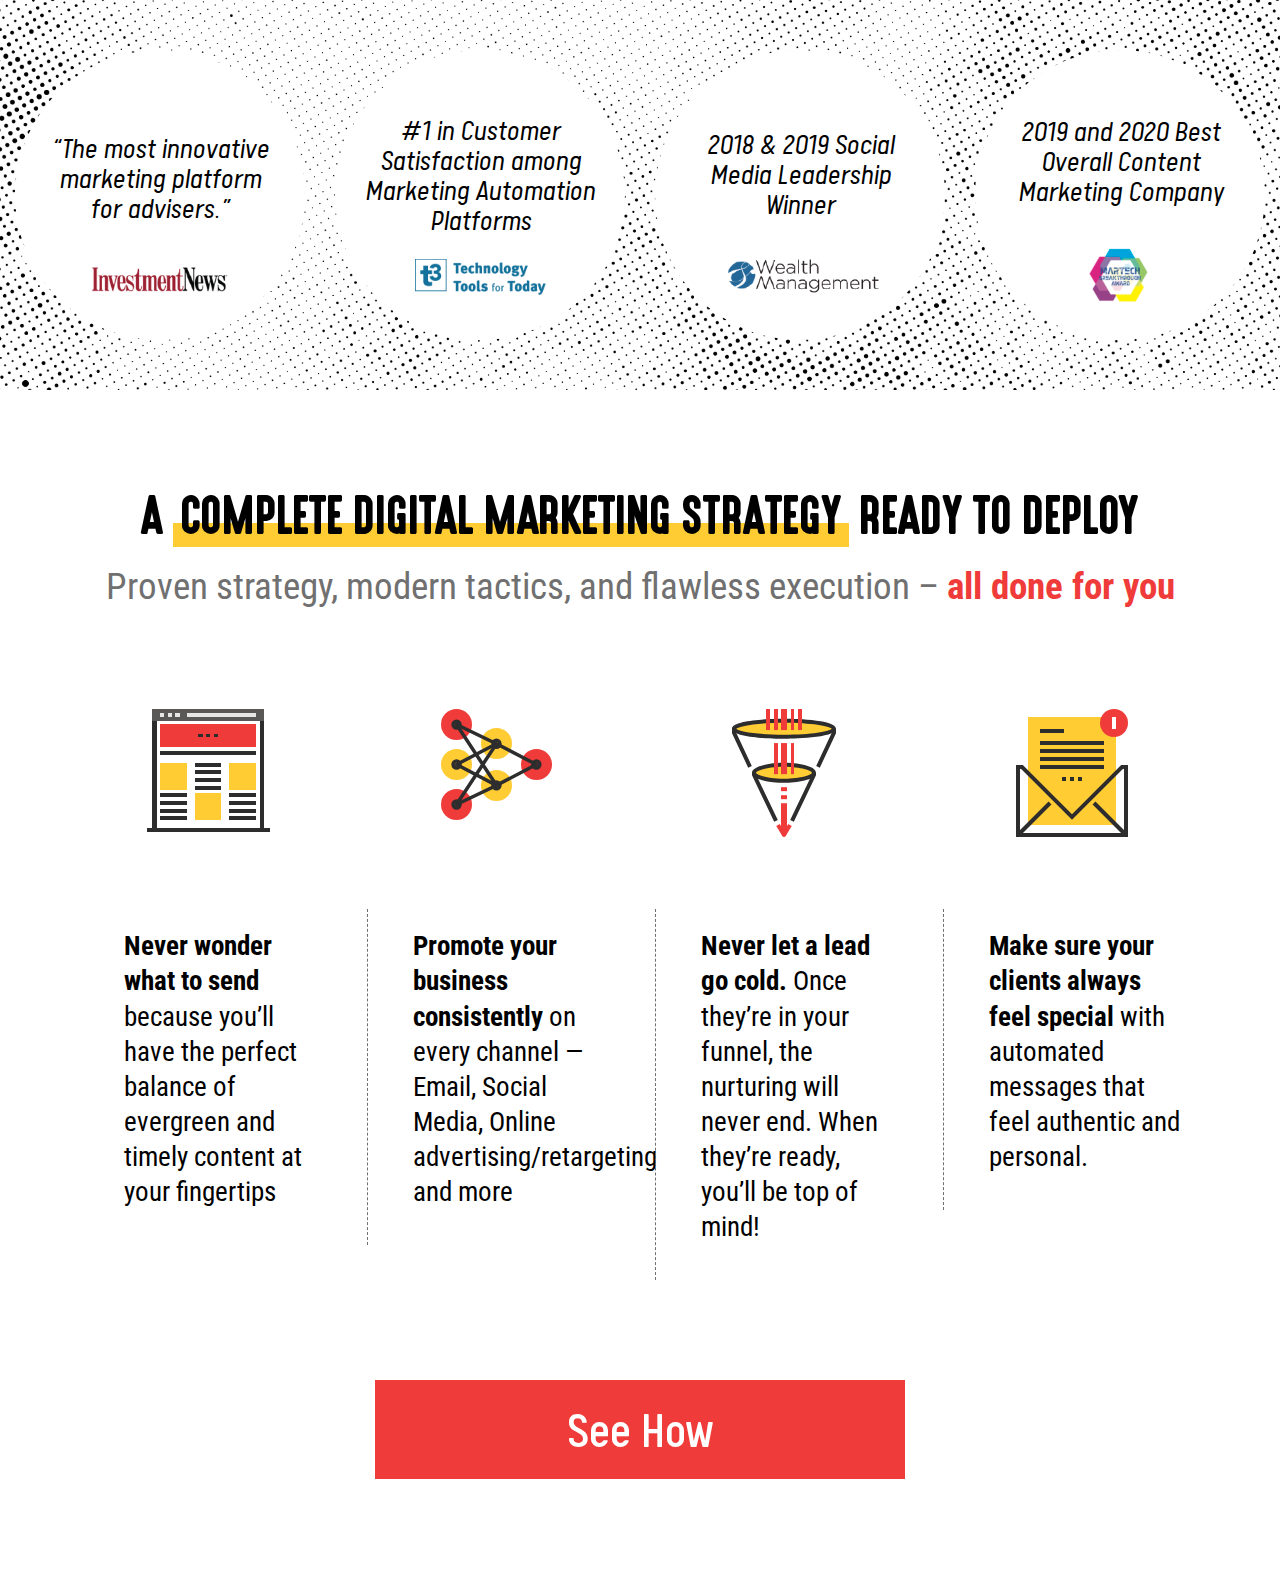
==== home.html @ 9ace58ce "configuration for heroku deploy" ====
<!DOCTYPE html>
<html lang="en">
	<head>
		<meta http-equiv="Content-Type" content="text/html; charset=UTF-8" />
		<meta name="viewport" content="width=device-width, initial-scale=1" />
		<title>Snappy Kraken</title>
		<link rel="stylesheet" href="assets/css/bootstrap.min.css" media="screen" />
		<link rel="stylesheet" href="assets/css/main.css" media="screen" />
		<link rel="stylesheet" href="assets/css/responsive.css" media="screen" />
	</head>
	<body>

		<!-- Page -->
		<div id="page">
			<!-- Header 
		<!-- 
   		<header id="header">
  			<div class="container">
  					<div class="row">
	  				<div class="col-lg-6">
	  					<h1><a href="index.html" class="logotype"><img src="assets/images/logo.svg" alt="Snappy Kraken"></a></h1>
	  				</div>
	  				<div class="col-lg-6">
	  					
				   		 
						<nav class="navbar navbar-expand-lg navbar-light bg-light">
						  <button class="navbar-toggler" type="button" data-toggle="collapse" data-target="#navbarSupportedContent" aria-controls="navbarSupportedContent" aria-expanded="false" aria-label="Toggle navigation">
						    <span class="navbar-toggler-icon"></span>
						  </button>
						
						  <div class="collapse navbar-collapse" id="navbarSupportedContent">
						    <ul class="navbar-nav mr-auto">
						      		<li class="home active"><a href="#">Home </a></li>
						     		<li><a href="#">О НАС</a></li>
								 	<li><a href="#">УСЛУГИ</a></li>
								 	<li><a href="#">ЦЕНЫ</a></li>
								 	<li><a href="#">КОНТАКТЫ</a></li>
						    </ul>
						    
						  </div>
						</nav>
				   		 
				   		 
	  				</div>
	  			</div>
  			</div>
	  	</header> 
	  	-->
			<div id="content">
				<div class="bg">
					<div class="container">
						<div class="row">
							<div class="col-lg-3 col-md-6">
								<div class="box rounded-circle">
									<h4>
										<a href="#">
											<span>“The most innovative marketing platform for advisers.”</span>
											<img src="assets/images/logo-1.svg" alt="">
										</a>
									</h4>
								</div>
							</div>
							<div class="col-lg-3 col-md-6">
								<div class="box rounded-circle">
									<h4>
										<a href="#">
											<span>#1 in Customer Satisfaction among Marketing Automation
												Platforms</span>
											<img src="assets/images/logo-2.svg" alt="">
										</a>
									</h4>
								</div>
							</div>
							<div class="col-lg-3 col-md-6">
								<div class="box rounded-circle">
									<h4>
										<a href="#">
											<span>2018 &amp; 2019 Social Media Leadership Winner</span>
											<img src="assets/images/logo-3.svg" alt="">
										</a>
									</h4>
								</div>
							</div>
							<div class="col-lg-3 col-md-6">
								<div class="box rounded-circle">
									<h4>
										<a href="#">
											<span>2019 and 2020 Best Overall Content Marketing Company</span>
											<img src="assets/images/logo-4.svg" alt="">
										</a>
									</h4>
								</div>
							</div>
						</div>
					</div>
				</div>




				<div class="boxes">
					<div class="container">
						<h2>A <span><em>Complete Digital Marketing Strategy</em></span> Ready To
							Deploy</h2>
						<h3>Proven strategy, modern tactics, and flawless execution – <strong>all
								done for you</strong></h3>
						<div class="row">
							<div class="col-lg-3 col-md-6">
								<div class="img"><img src="assets/images/pic-1.svg" alt=""></div>
								<div class="text-box">
									<p><strong>Never wonder what to send</strong> because you’ll have the
										perfect balance of evergreen and timely content at your fingertips
									</p>
								</div>
							</div>
							<div class="col-lg-3 col-md-6">
								<div class="img"><img src="assets/images/pic-2.svg" alt=""></div>
								<div class="text-box">
									<p><strong>Promote your business consistently</strong> on every channel
										— Email, Social Media, Online advertising/retargeting and more
									</p>
								</div>
							</div>
							<div class="col-lg-3 col-md-6">
								<div class="img"><img src="assets/images/pic-3.svg" alt=""></div>
								<div class="text-box">
									<p><strong>Never let a lead go cold.</strong> Once they’re in your
										funnel, the nurturing will never end. When they’re ready, you’ll be
										top of mind!
									</p>
								</div>
							</div>
							<div class="col-lg-3 col-md-6">
								<div class="img"><img src="assets/images/pic-4.svg" alt=""></div>
								<div class="text-box">
									<p><strong>Make sure your clients always feel special</strong> with
										automated messages that feel authentic and personal.
									</p>
								</div>
							</div>
						</div>
						<a href="#" class="btn">See How</a>
					</div>
				</div>
			</div>

		</div>


		<script src="assets/js/jquery.min.js"></script>
		<script src="assets/js/bootstrap.min.js"></script>
		<script src="assets/js/main.js"></script>
	</body>
</html>
---- assets/css/main.css ----
@import url("https://fonts.googleapis.com/css2?family=Roboto+Condensed:wght@400;700&display=swap");
@font-face {
  font-family: "Calps-Regular";
  src: url("../fonts/Calps-Regular.eot");
  src: url("../fonts/Calps-Regular.eot?#iefix") format("embedded-opentype"),
    url("../fonts/Calps-Regular.woff") format("woff"),
    url("../fonts/Calps-Regular.otf") format("otf"),
    url("../fonts/Calps-Regular.svg#Calps-Regular") format("svg");
  font-weight: normal;
  font-style: normal;
  font-display: swap;
}
@font-face {
  font-family: "Calps-SemiLightItalic";
  src: url("../fonts/Calps-SemiLightItalic.eot");
  src: url("../fonts/Calps-SemiLightItalic.eot?#iefix")
      format("embedded-opentype"),
    url("../fonts/Calps-SemiLightItalic.woff") format("woff"),
    url("../fonts/Calps-SemiLightItalic.otf") format("otf"),
    url("../fonts/Calps-SemiLightItalic.svg#Calps-SemiLightItalic")
      format("svg");
  font-weight: 300;
  font-style: italic;
  font-display: swap;
}
@font-face {
  font-family: "HighVoltage";
  src: url("../fonts/HighVoltage.eot");
  src: url("../fonts/HighVoltage.eot?#iefix") format("embedded-opentype"),
    url("../fonts/HighVoltage.woff") format("woff"),
    url("../fonts/HighVoltage.otf") format("otf"),
    url("../fonts/HighVoltage.svg#HighVoltage") format("svg");
  font-weight: normal;
  font-style: normal;
  font-display: swap;
}
body {
  margin: 0;
  padding: 0;
  font-size: 27px;
  color: #000;
  text-align: left;
  font-family: "Roboto Condensed", sans-serif;
  background: #fff;
}
a {
  text-decoration: none;
  outline: none !important;
}
a:hover {
  text-decoration: underline;
}
strong {
  font-weight: 700;
}
img {
  border: none;
  height: auto;
}
label {
  cursor: pointer;
}
input,
textarea {
  outline: none;
}
button span {
  display: none;
}
textarea {
  resize: none;
}
iframe {
  margin: 0;
  border: none;
}
input::-webkit-input-placeholder {
  opacity: 1;
}
input::-moz-placeholder {
  opacity: 1;
} /* Firefox 19+ */
input:-moz-placeholder {
  opacity: 1;
} /* Firefox 18- */
input:-ms-input-placeholder {
  opacity: 1;
}
table {
  border: none;
  border-spacing: 0;
  border-collapse: collapse;
}
.jq-selectbox UL {
  margin: 0 !important;
}
section,
article,
header,
footer {
  display: block;
}
h1,
h2,
h3,
h4,
h5,
h6,
p,
fieldset,
form,
ul,
ol,
li,
dl,
dt,
dd {
  padding: 0;
  margin: 0;
}
h1 a,
h2 a,
h3 a,
h4 a,
h5 a,
h6 a {
  text-decoration: none !important;
}
#content h1,
#content h2,
#content h3,
#content h4,
#content h5,
#content h6 {
  margin: 0 0 15px;
  font-weight: 400;
}
#content p,
#content ul,
#content ol {
  margin-bottom: 15px;
}
#content ul {
  margin-left: 20px;
}
#content ol {
  margin-left: 25px;
}
#content a {
  color: #ef3b39;
}
.clearfix:after {
  visibility: hidden;
  display: block;
  font-size: 0;
  content: " ";
  clear: both;
  height: 0;
}
.navbar-toggle {
  position: absolute;
  right: 0;
  top: 50px;
  display: none;
  width: 27px;
  outline: none;
  text-decoration: none;
  background: none;
  cursor: pointer;
  border: none;
  padding: 0;
}
.navbar-toggle span {
  height: 4px;
  display: block;
  margin-bottom: 3px;
  background-color: #fff;
}
#page {
  min-width: 220px;
  overflow: hidden;
}

/*  Header  */
#header {
}
#nav {
  font-size: 18px;
  font-weight: 300;
}
/*  Content  */
#content {
}
/*  Footer  */
#footer {
}

.btn {
  border-radius: 0px;
  -webkit-border-radius: 0px;
  -moz-border-radius: 0px;
  -o-border-radius: 0px;
  padding: 0;
  position: relative;
  border: none !important;
  -webkit-transition: all 0.3s;
  -moz-transition: all 0.3s;
  -ms-transition: all 0.3s;
  -o-transition: all 0.3s;
  transition: all 0.3s;
  font-size: 53px;
  font-family: "Calps-Regular";
  background: #ef3b39;
  color: #fff !important;
  width: 530px;
  text-align: center;
  padding: 7px 0;
  margin: 0 auto;
  line-height: 160%;
}

.btn:hover {
  text-decoration: none;
  opacity: 0.8;
}

.container {
  max-width: 1600px;
}
.bg {
  padding: 50px 0;
  text-align: center;
  background: url("../images/halftone.png") repeat left top;
}
.bg p {
  font-family: "Calps-SemiLightItalic";
}
.box {
  background: #fff;
  padding: 0 30px;
  display: flex;
  justify-content: center;
  align-items: center;
  height: 350px;
  width: 350px;
  margin: 0 auto;
}
#content .box h4 {
  font-size: 35px;
  line-height: 100%;
  margin-bottom: 0;
  font-family: "Calps-SemiLightItalic";
}
#content .box h4 a {
  color: #000;
}
.box h4 span {
  display: flex;
  height: 160px;
  justify-content: center;
  align-items: center;
}
#content h2 {
  font-family: "HighVoltage";
  font-size: 50px;
  text-align: center;
  text-transform: uppercase;
}
#content h2 span {
  position: relative;
  padding: 0 7px;
}
#content h2 em {
  font-style: normal;
  position: relative;
}
#content h2 span:before {
  height: 24px;
  background: #ffcc33;
  content: "";
  width: 100%;
  display: inline-block;
  position: absolute;
  left: 0;
  bottom: 15px;
}
#content h3 {
  font-size: 37px;
  text-align: center;
  color: #707070;
  font-family: "Roboto Condensed", sans-serif;
}
#content .boxes h3 {
  margin-bottom: 100px;
}
#content h3 strong {
  color: #ef3b39;
}
.boxes {
  padding: 100px 0;
  text-align: center;
}
.boxes .btn {
  margin-top: 100px;
}
.boxes .row {
  text-align: center;
}
.boxes .col-lg-3:first-child .text-box {
  border-left: none;
}
.boxes .text-box {
  text-align: left;
  padding: 20px 40px 20px 65px;
  border-left: 1px dashed #707070;
}
.boxes .text-box p {
  line-height: 130%;
}
.boxes .img {
  height: 200px;
}
---- assets/css/responsive.css ----
@media screen and (max-width: 1620px) {
	.container {
		max-width: 90%;
	}
	.bg .container {
		max-width: 100%;
	}
}
@media screen and (max-width: 1490px) {
	.box {
		height: 325px;
		width: 325px;
		
	}
	#content .box h4 {
		font-size: 30px;
	}
	.boxes .text-box {
	padding: 20px 20px 20px 45px;
	}
}
@media screen and (max-width: 1390px) {
	.box {
		height: 290px;
		width: 290px;
	}
	
}
@media screen and (max-width: 1200px) {
	.box {
		height: 220px;
		width: 220px;
		padding: 0 15px;
	}
	.box img {
		height: 28px;
	}
	#content .box h4 {
		font-size: 24px;
	}
	.boxes .text-box {
	padding: 20px 0px 20px 15px;
	font-size: 22px;
	}
	#content h2 {
		font-size: 40px;
	}
	.box h4 span {
		height: 100px;
	}
	#content h2 span:before {
		height: 13px;
		bottom: 15px;
	}
	#content h3 {
		font-size: 28px;
	}
	.btn {
		font-size: 32px;
		width: 300px;
	}
}
@media screen and (max-width: 992px) {
	.box {
		height: 320px;
		width: 320px;
		margin: 20px auto;
		padding: 0 20px;
	}
	.box img {
		height: auto;
	}
	#content .box h4 {
		font-size: 34px;
	}
	.bg {
		padding: 30px 0;
	}
	.boxes .img {
		margin-top: 25px;
		
	}
	.boxes .text-box {
	padding: 40px 20px 20px 35px;
	border: none;
	position: relative;
	border-top: 1px dashed #707070;
	}
	.box h4 span {
		height: 170px;
	}
	
}
@media screen and (max-width: 767px) {
	.box {
		height: 280px;
		width: 280px;
		
	}
	#content .box h4 {
		font-size: 23px;
	}
	.box img {
		height: 32px;
	}
	.boxes .text-box {
	padding: 0;
	width: 90%;
	margin: 0 auto;
	text-align: center;
	min-height: inherit;
	border: none;
	}
	
	.boxes .img {
		height: auto;
		margin: 50px 0;
	}
	#content h2 {
		font-size: 30px;
	}
	#content h2 span:before {
		bottom: 12px;
		height: 10px;
	}
	#content .boxes h3 {
	
		margin-bottom: 40px;
	}
	#content h3 {
		font-size: 20px;
	}
	.boxes .col-lg-3:last-child .text-box:after {
	display: none;
	}
	.btn {
		font-size: 22px;
		width: 245px;
		
	}
	.boxes {
		padding: 80px 0 60px;
	}
	.boxes .btn {
		margin-top: 40px;
	}
	.box h4 span {
		height: 130px;
	}
	.boxes .text-box:after {
		content: '';
		width: 104px;
		height: 2px;
		margin: 0 auto;
		display: inline-block;
		border-top: 1px dashed #707070;
	}
}
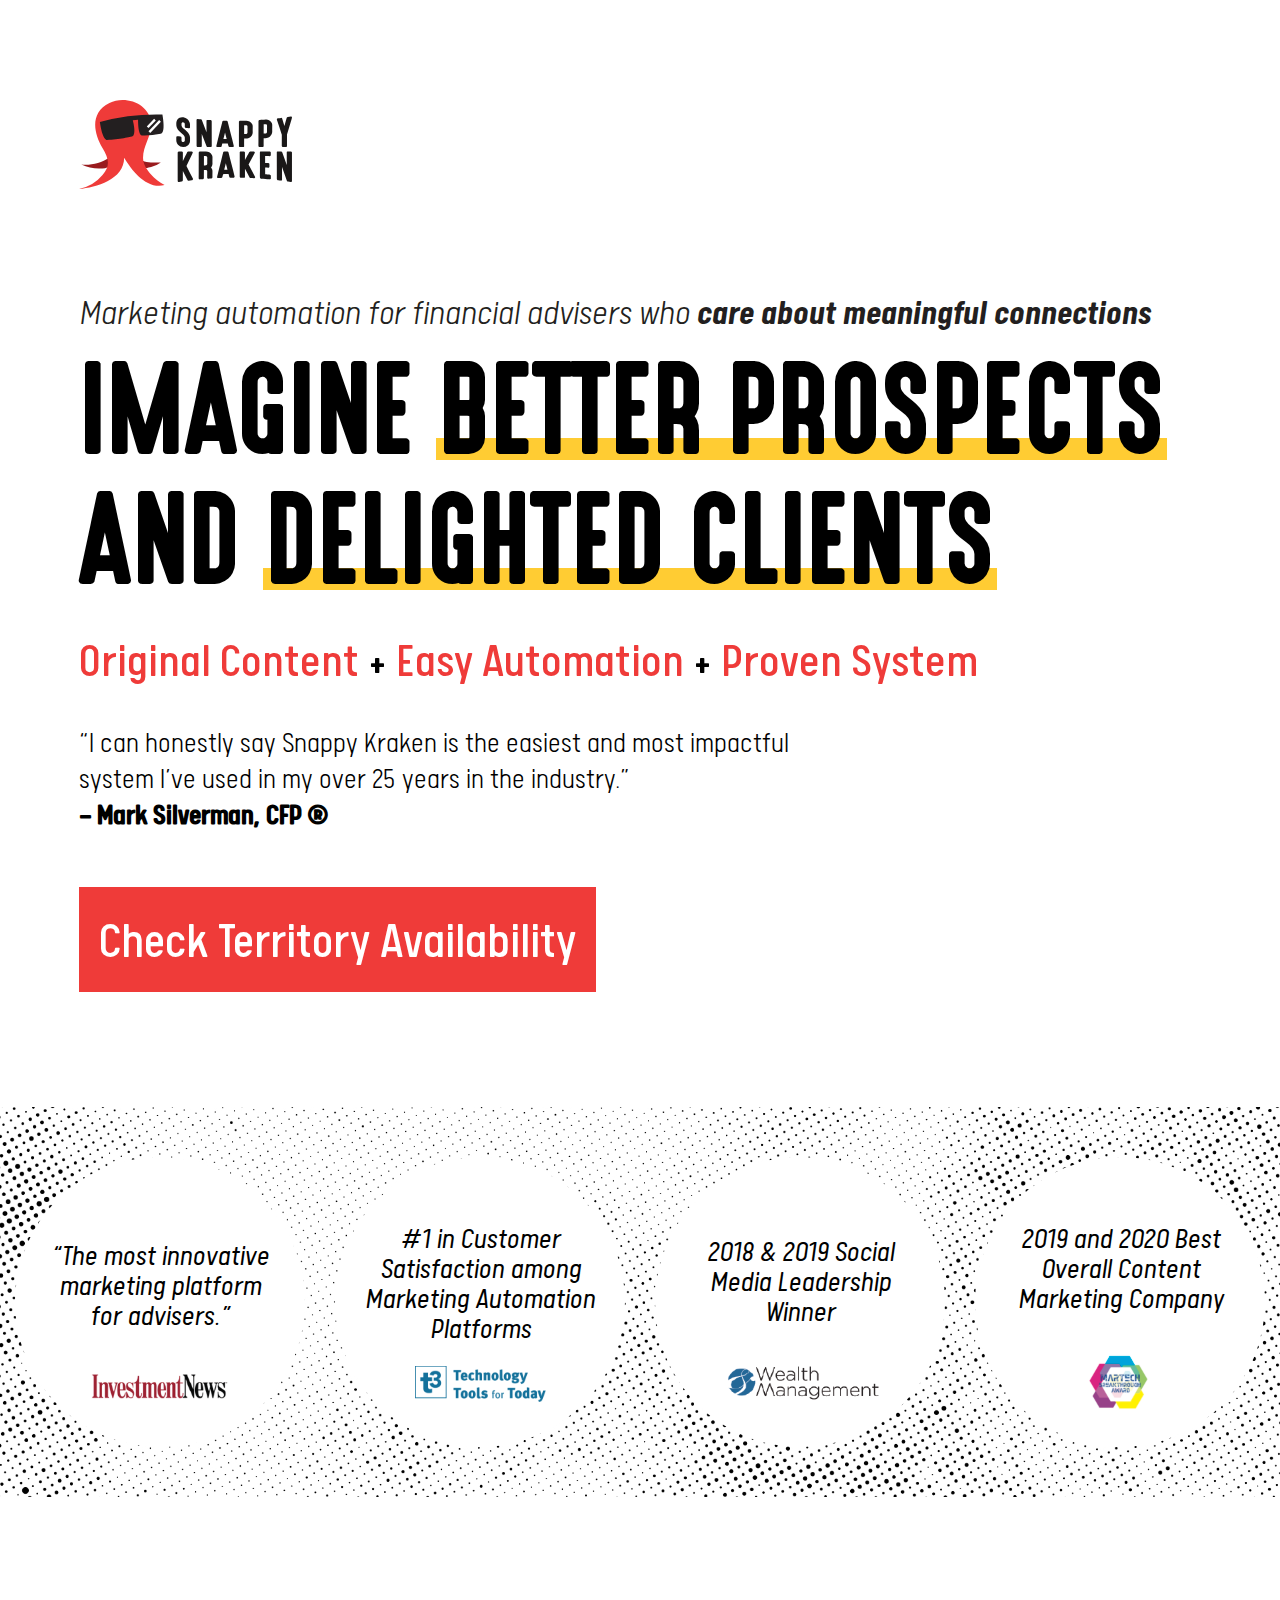
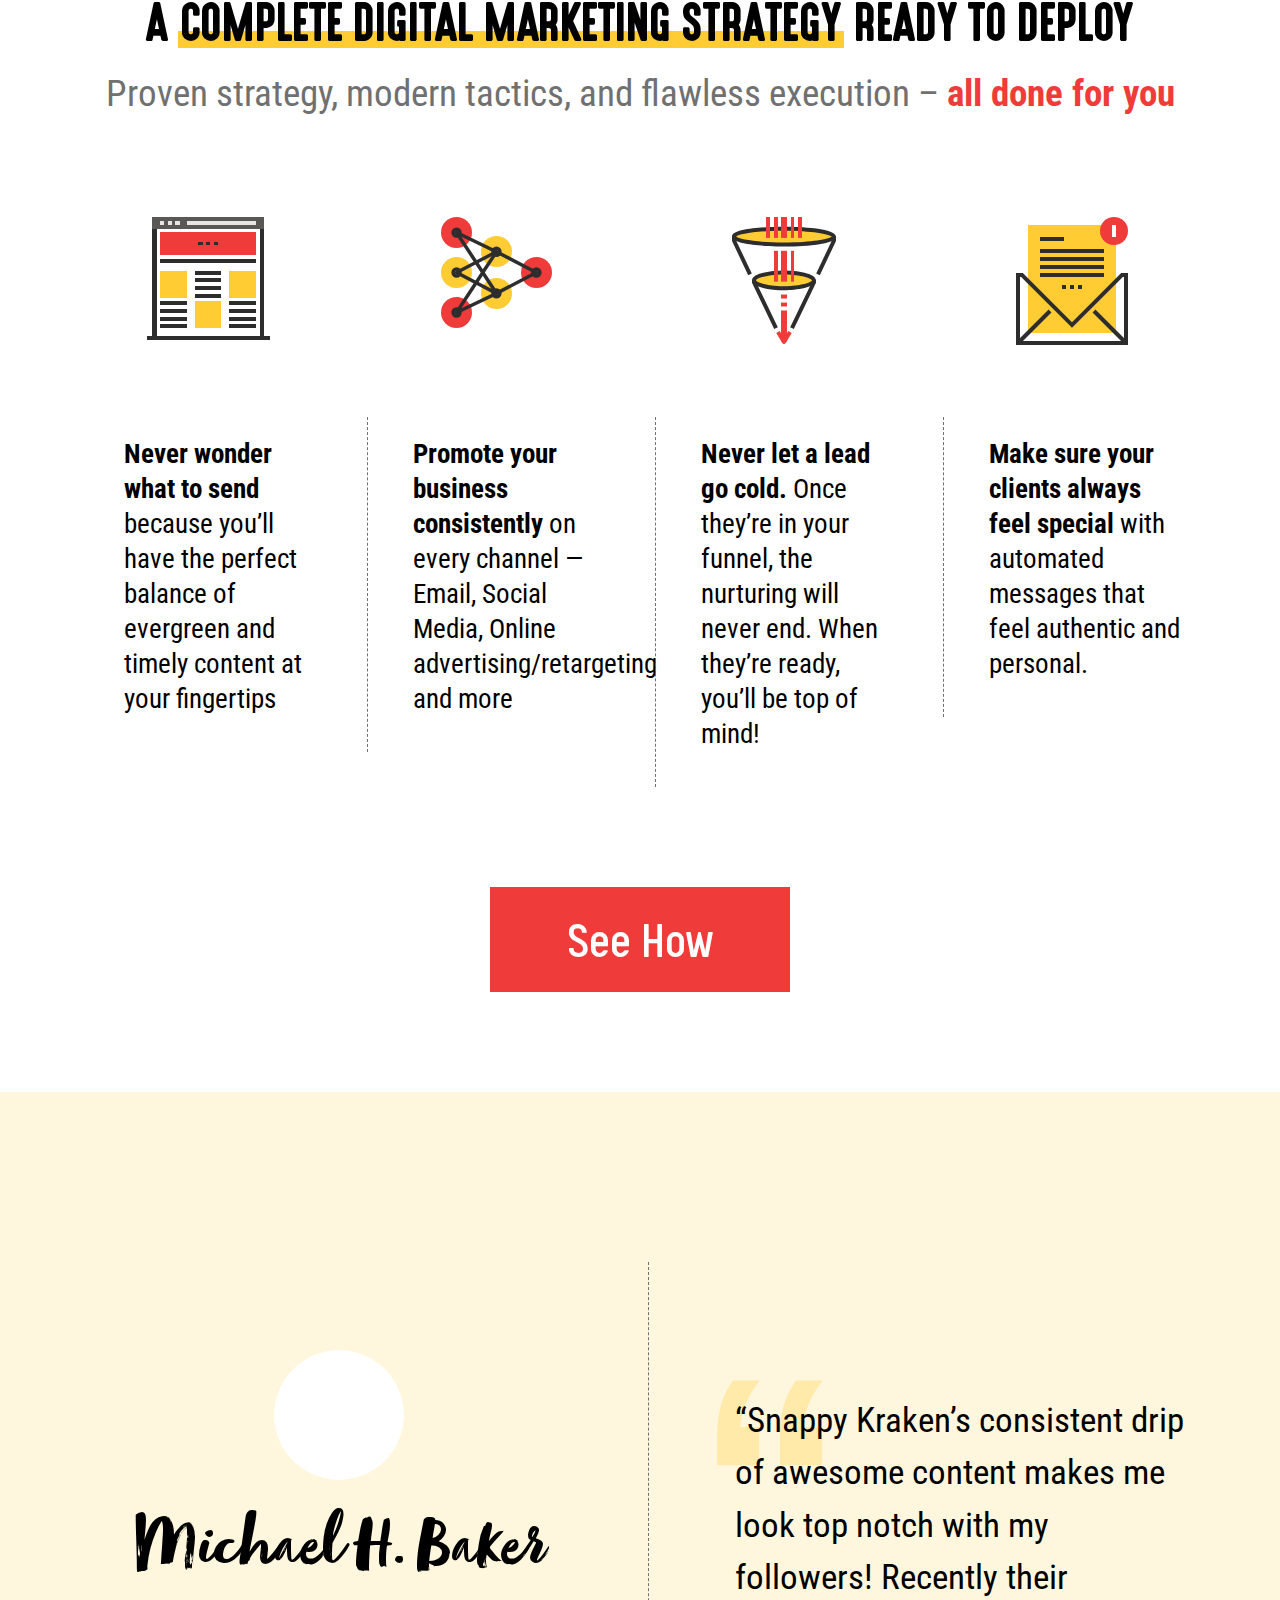
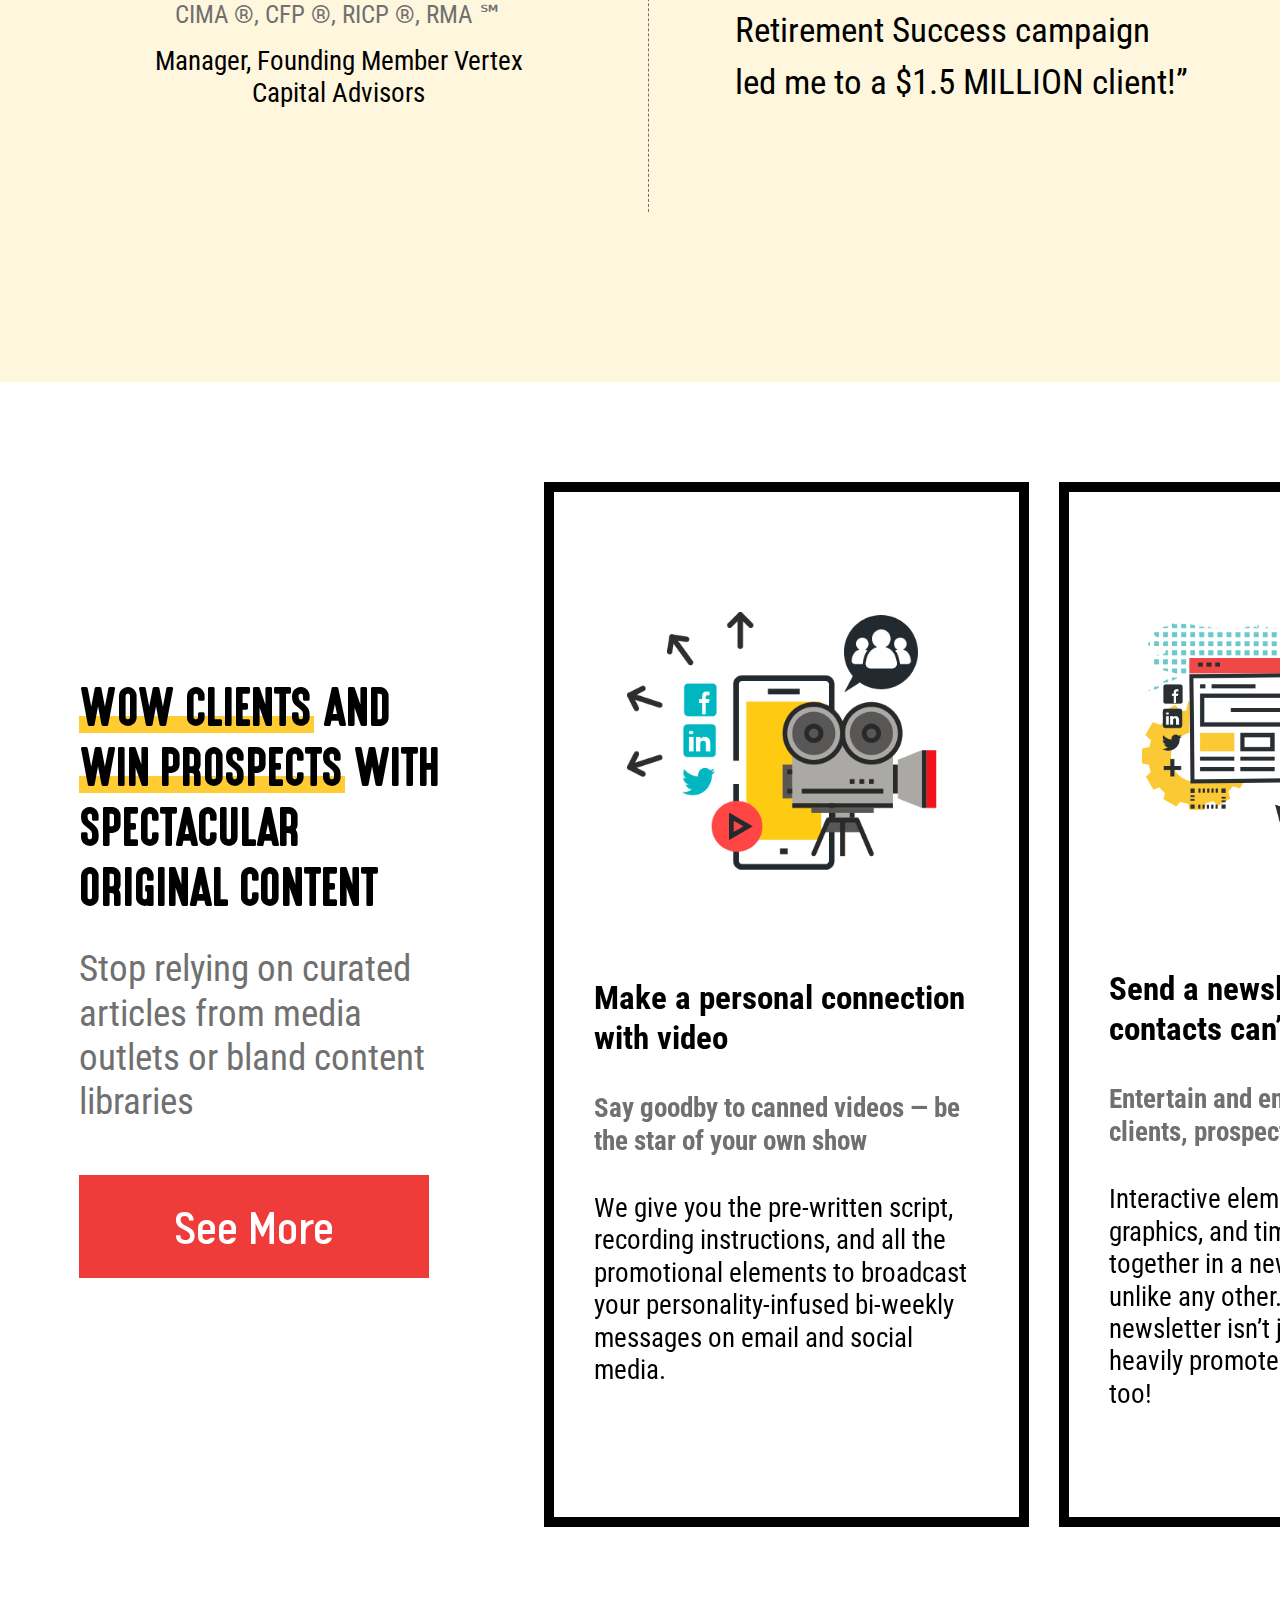
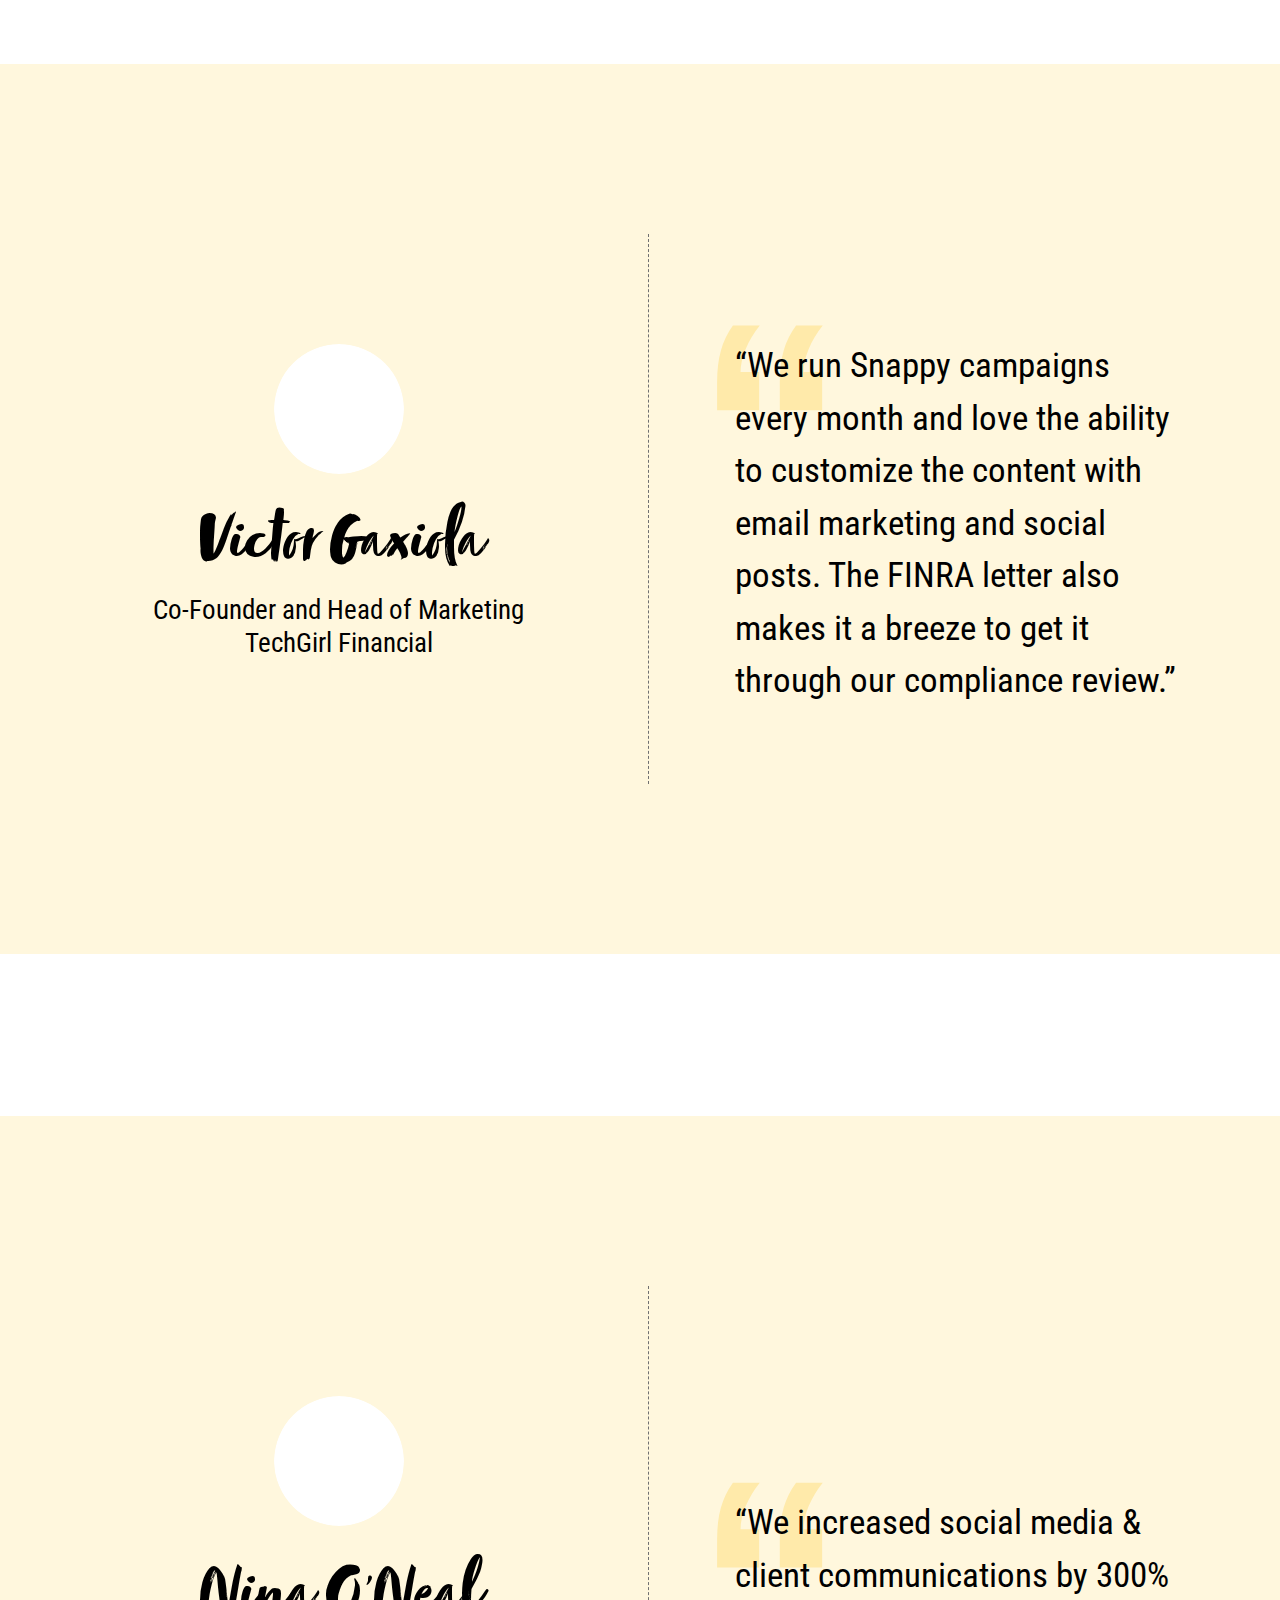
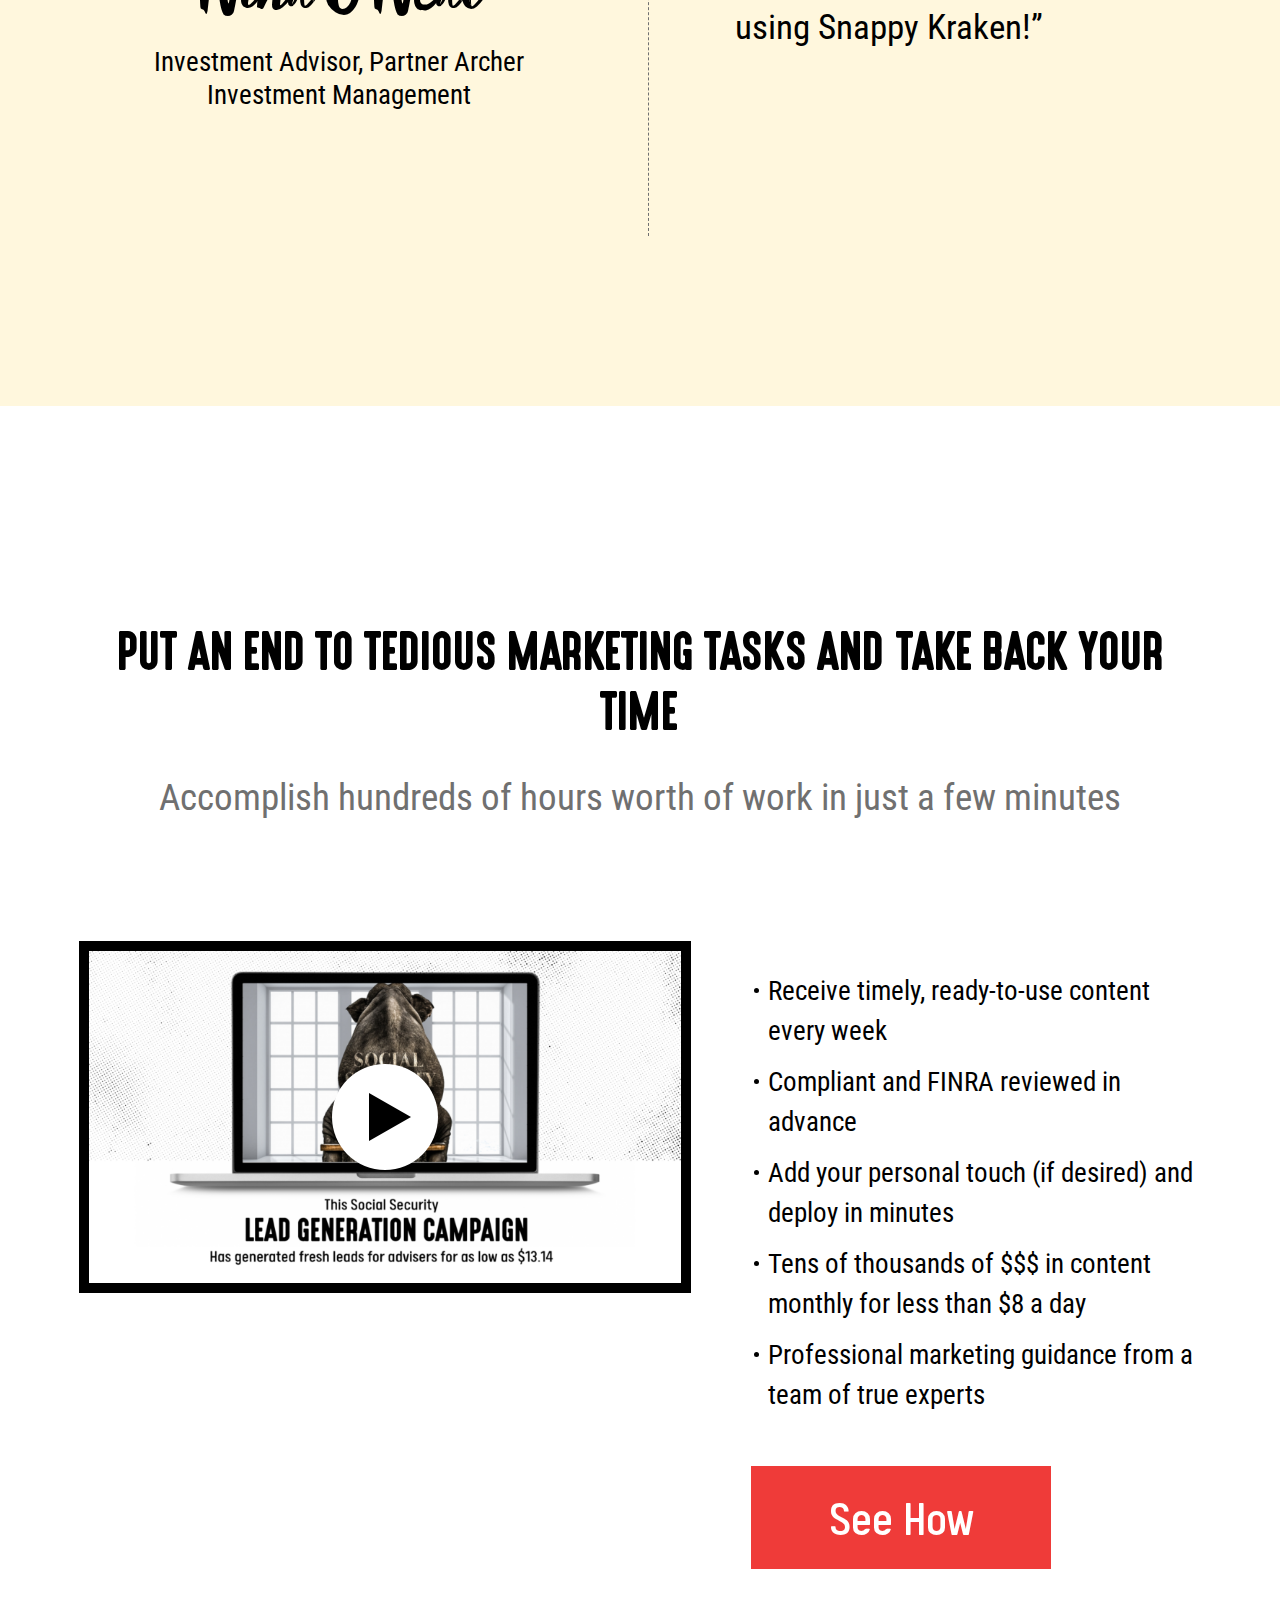
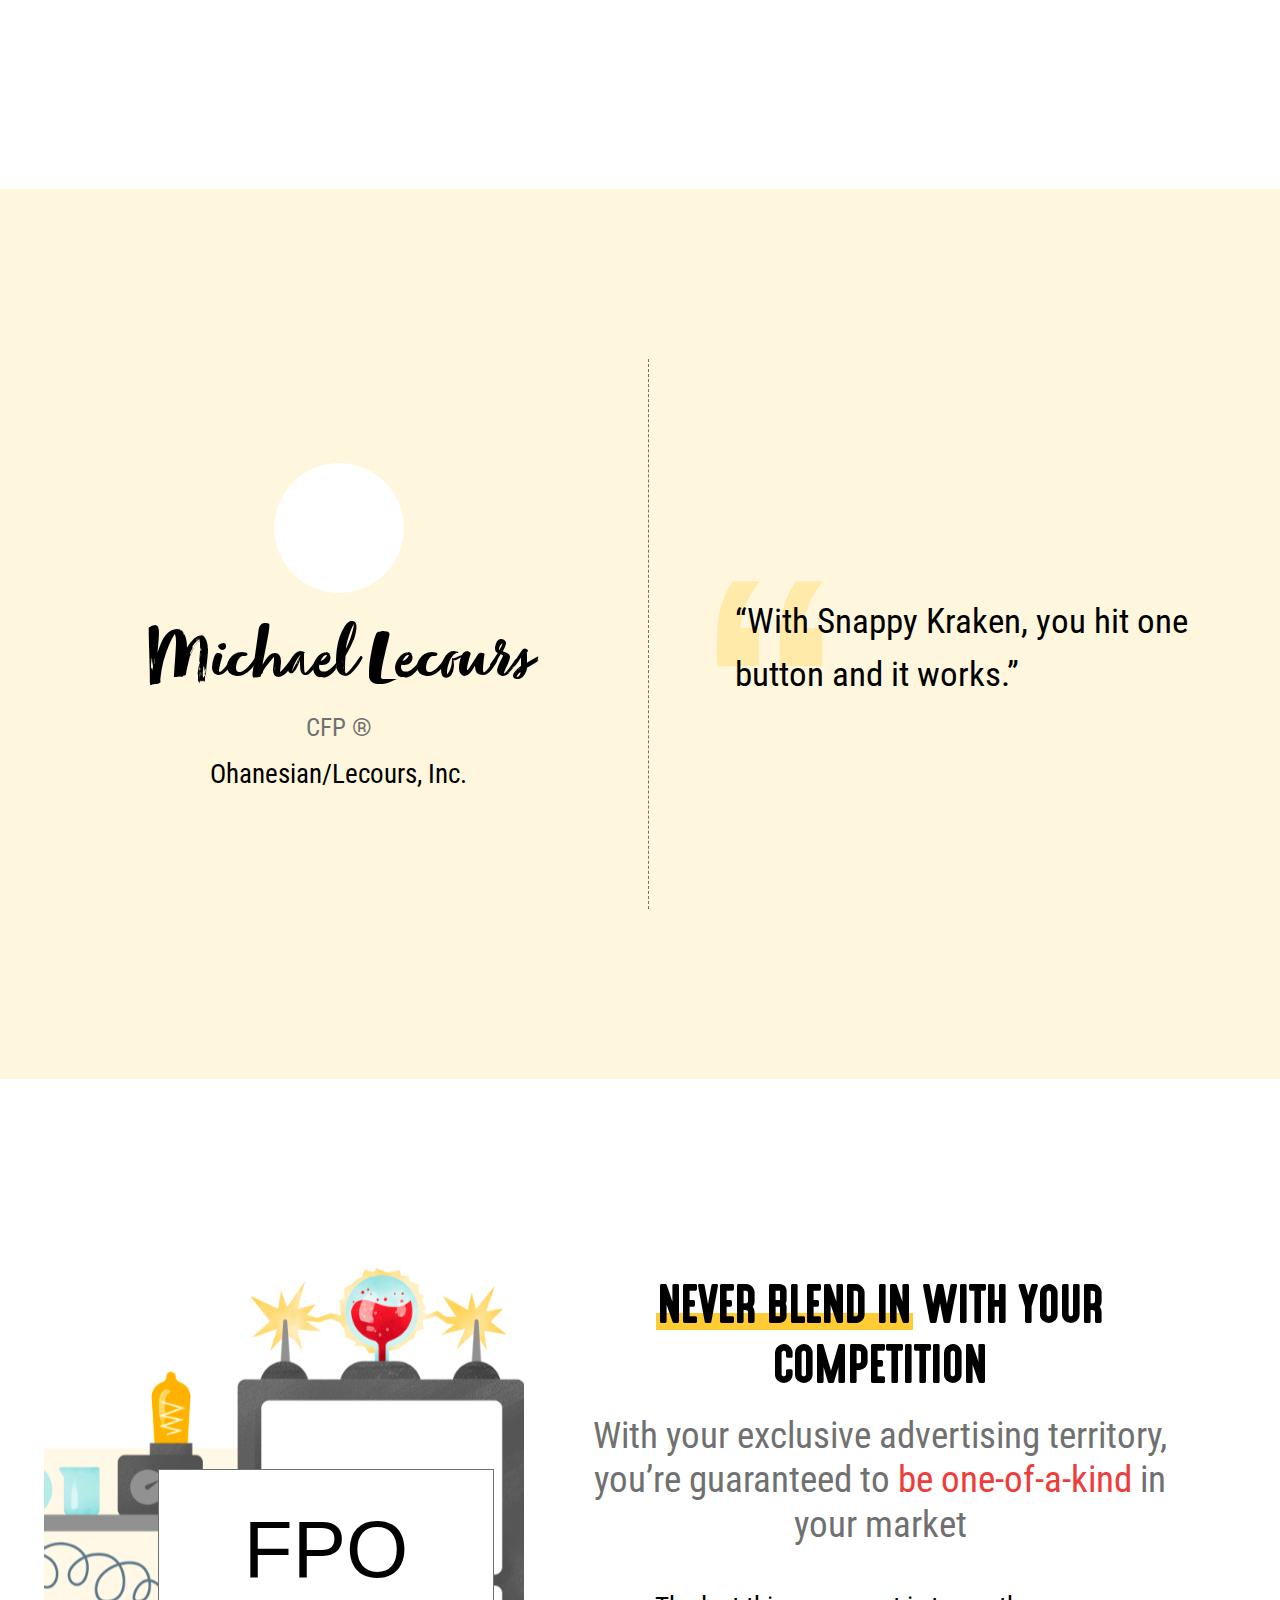
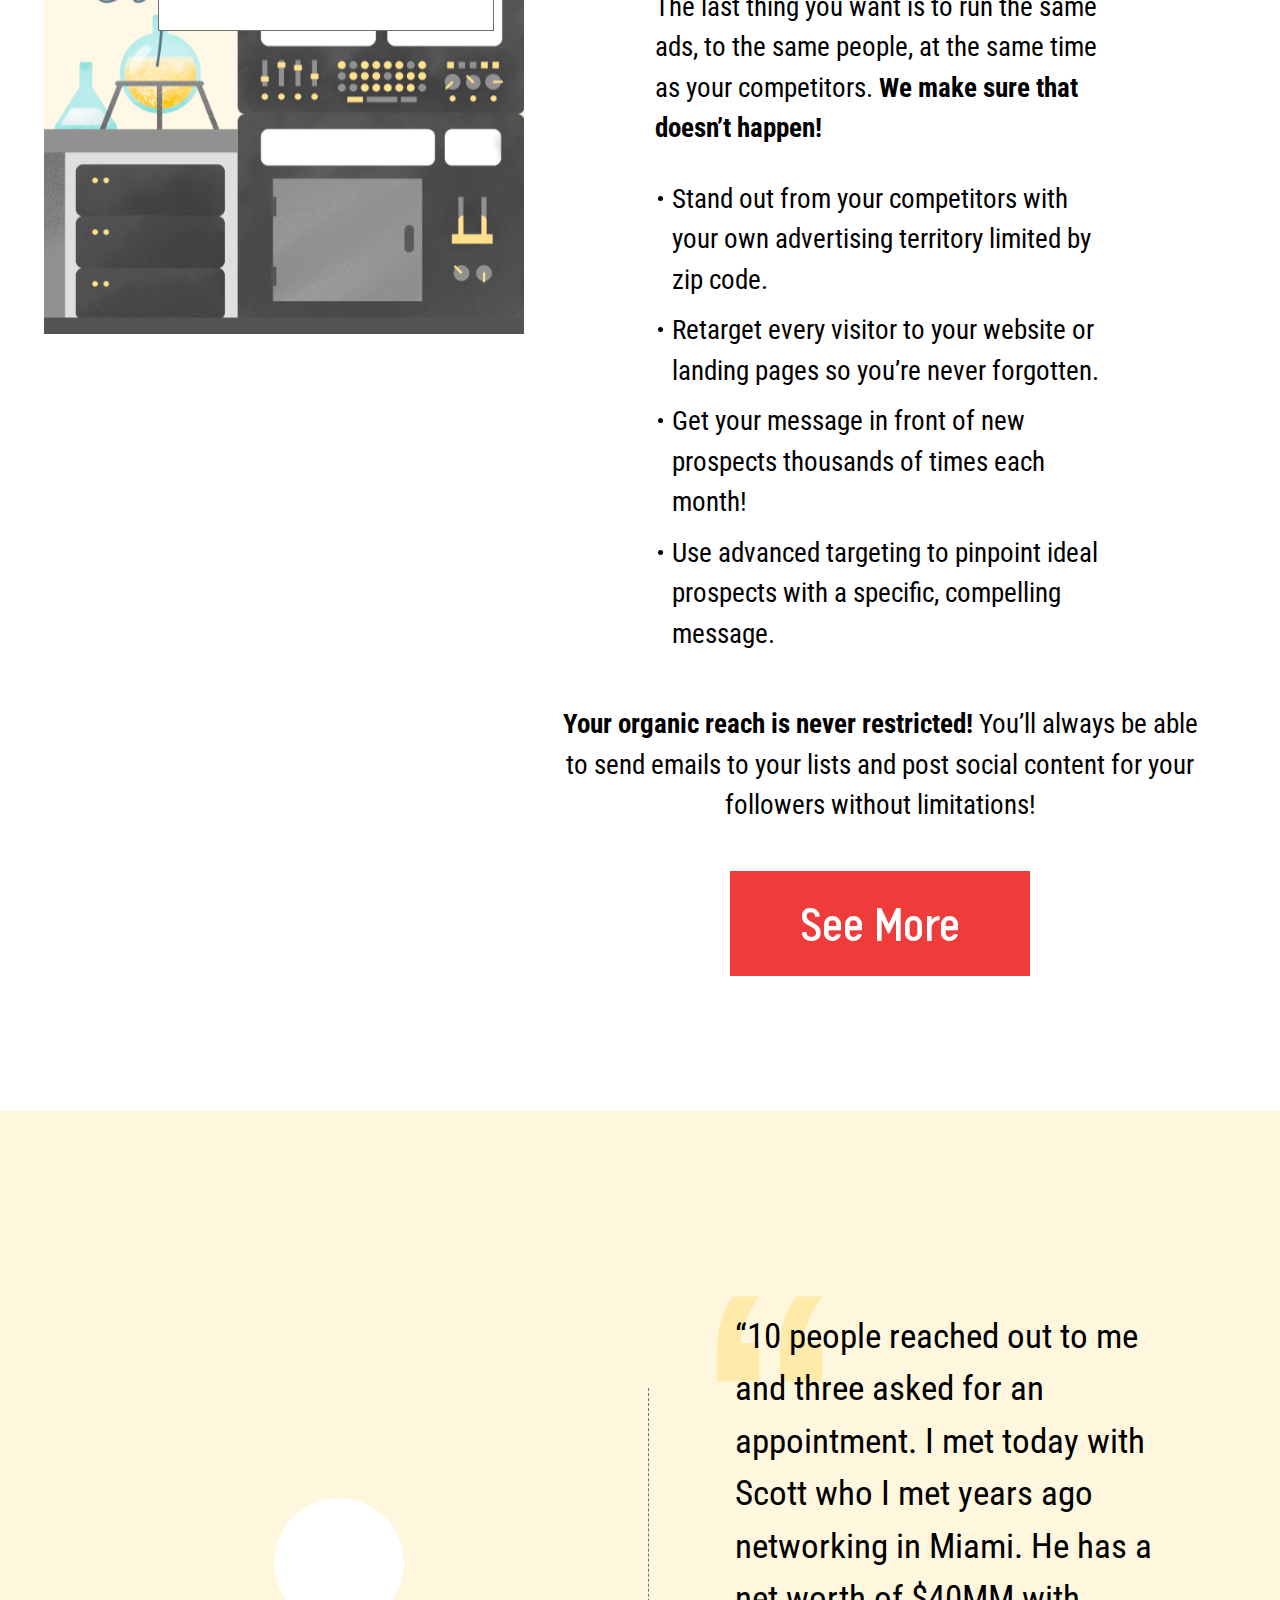
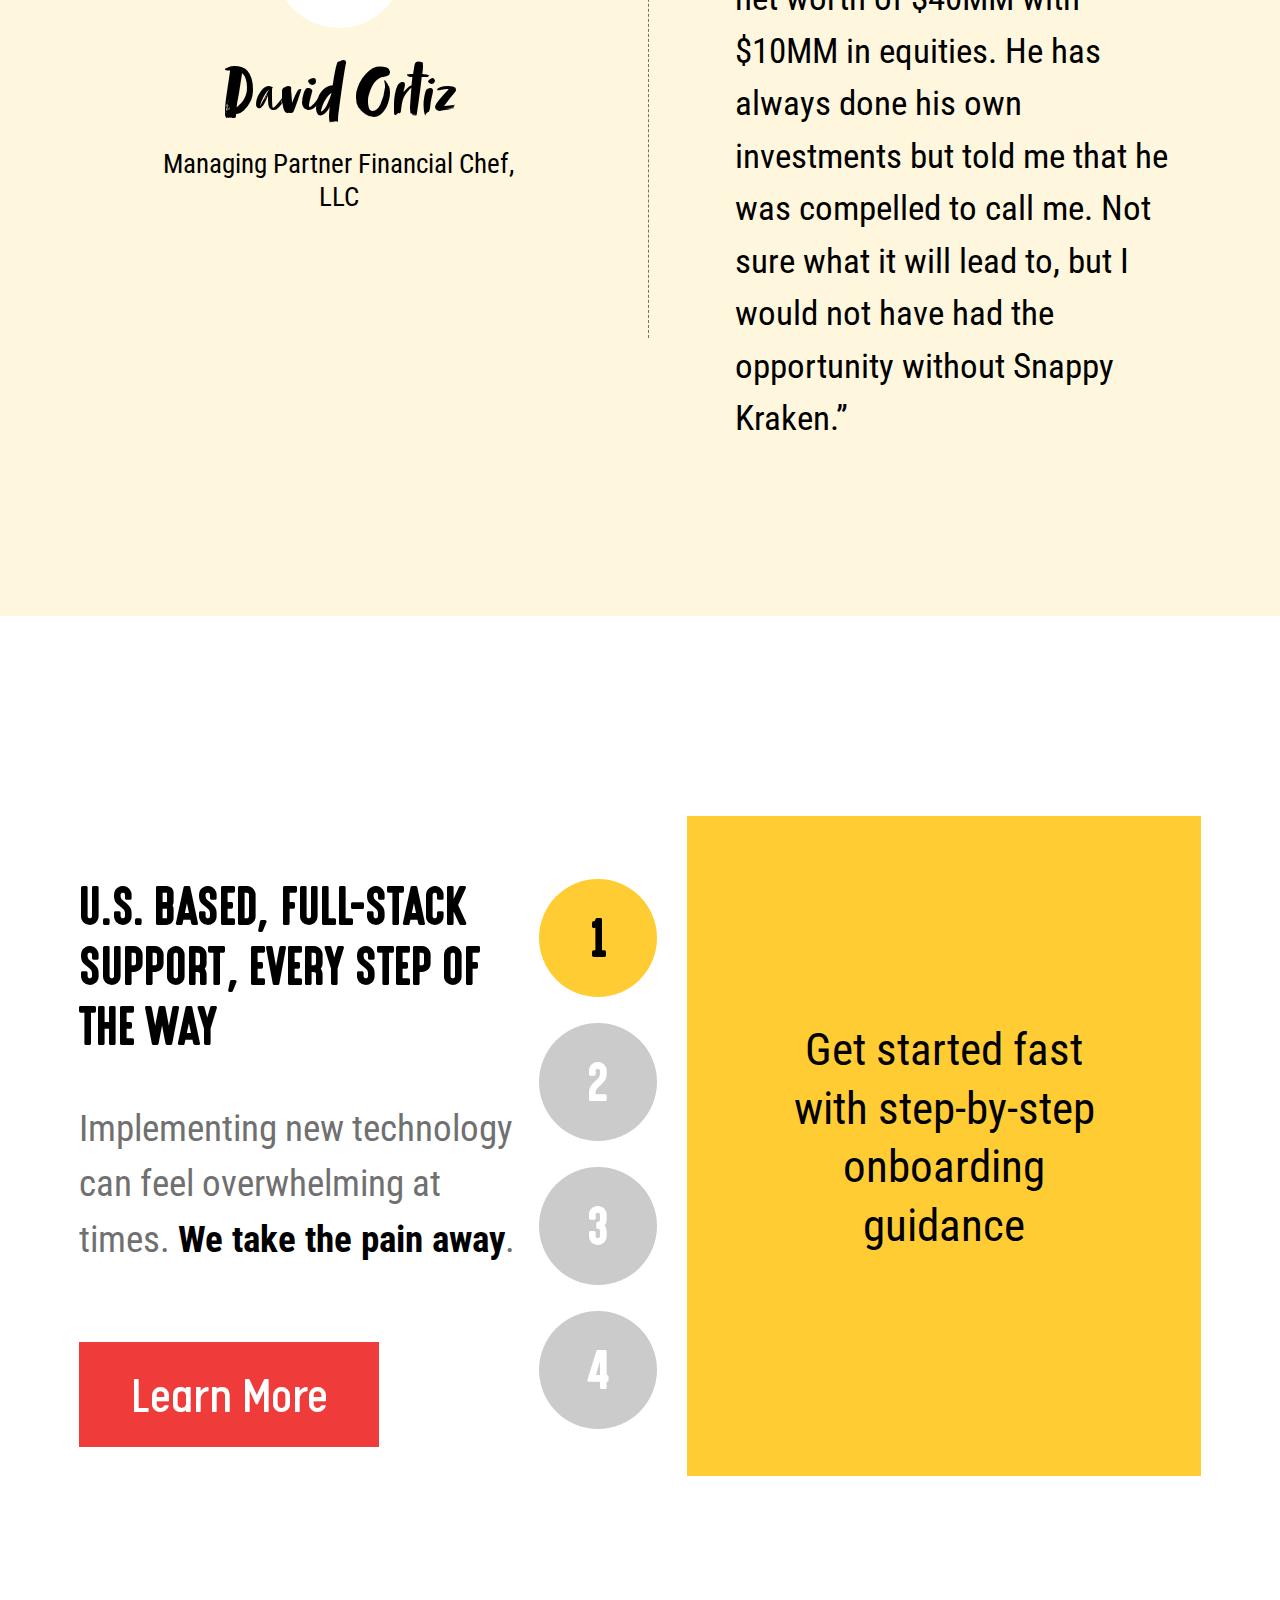
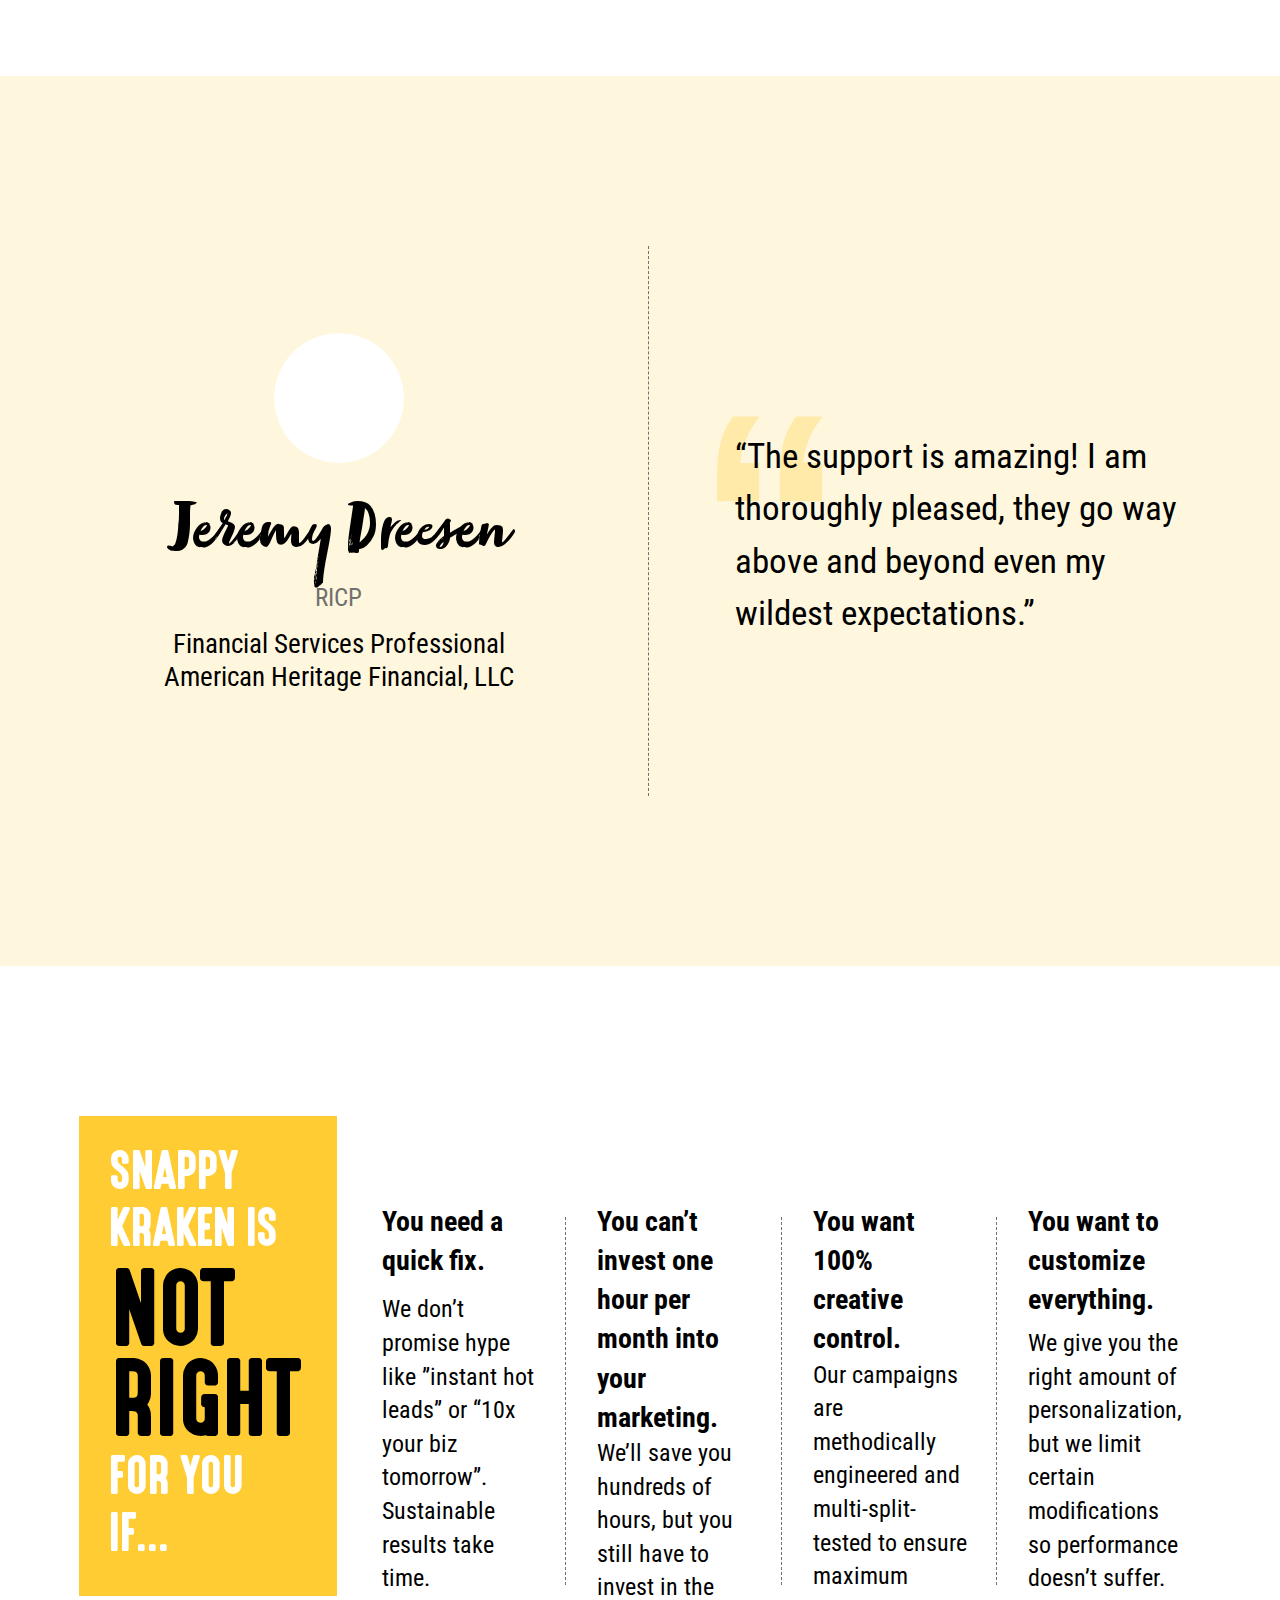
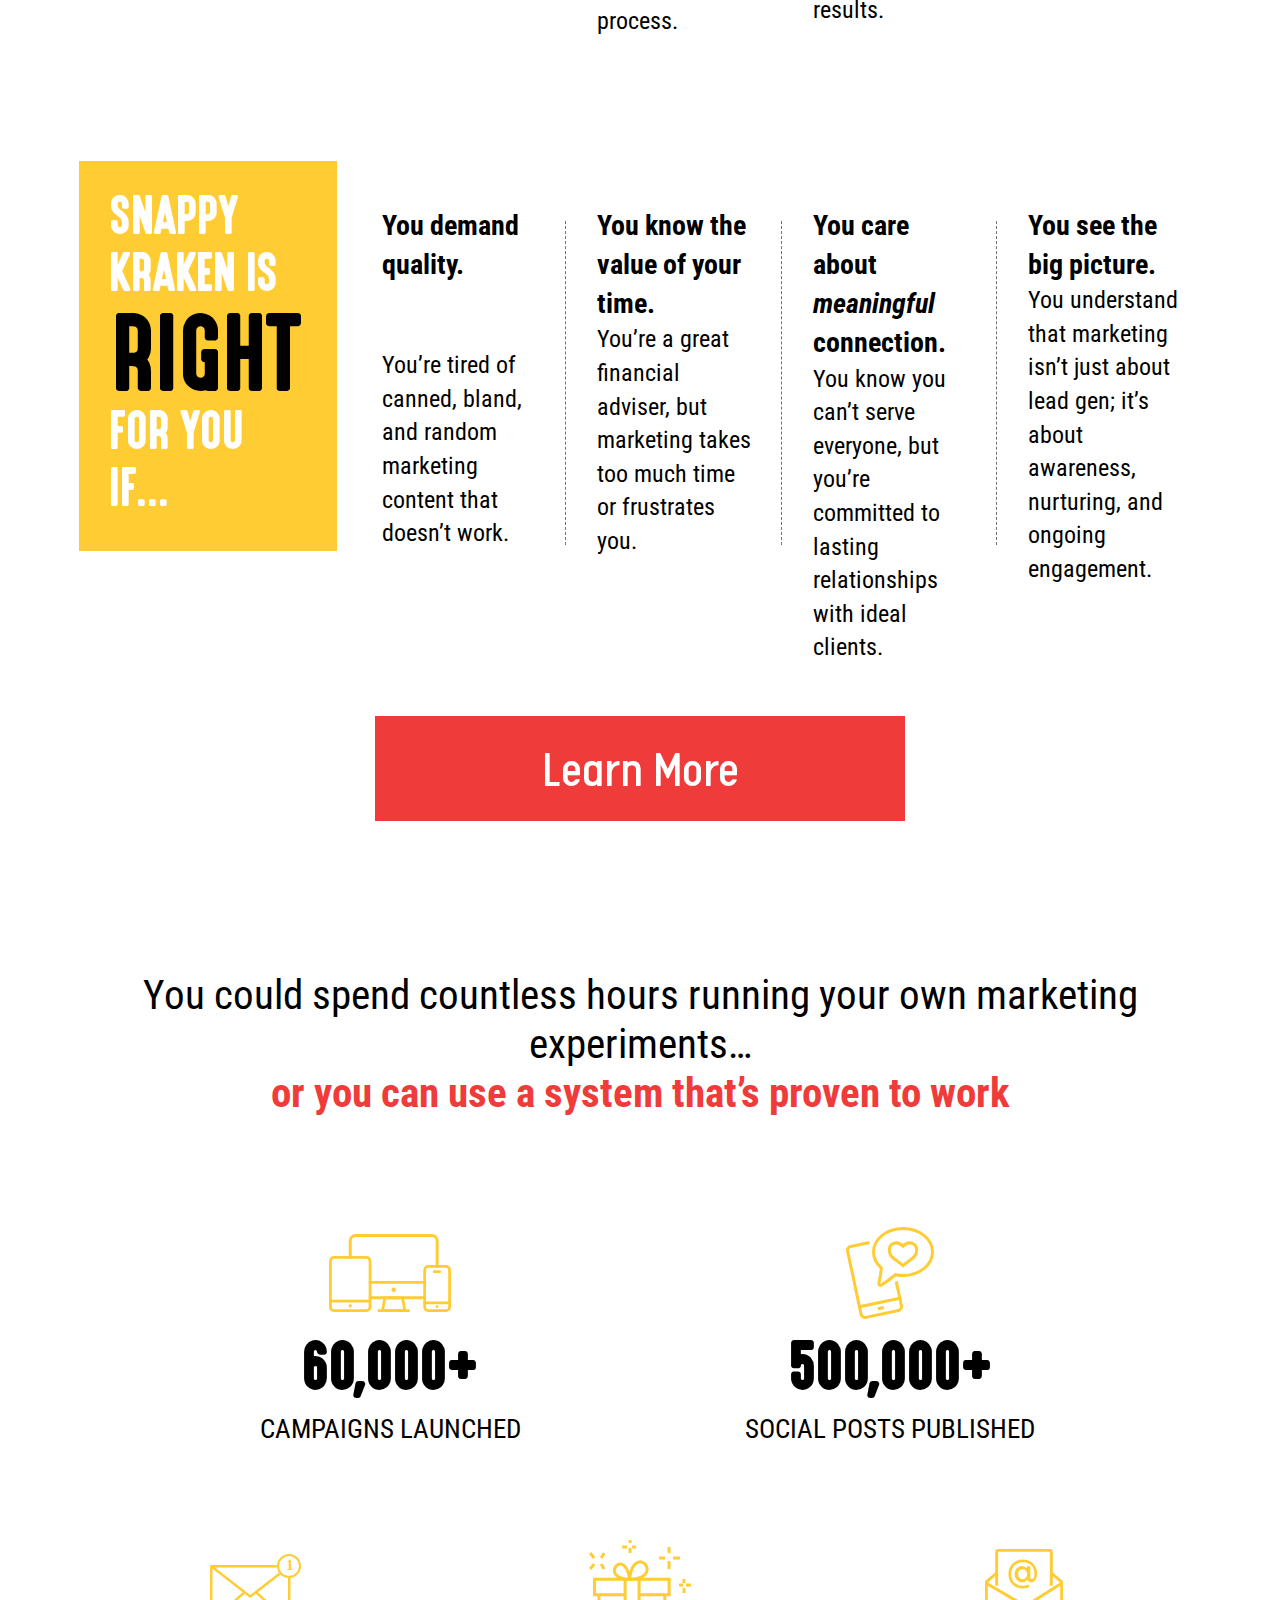
==== commit 1f8135b6: "add top section" ====
--- a/home.html
+++ b/home.html
@@ -5,6 +5,11 @@
 		<meta name="viewport" content="width=device-width, initial-scale=1" />
 		<title>Snappy Kraken</title>
 		<link rel="stylesheet" href="assets/css/bootstrap.min.css" media="screen" />
+		<link rel="stylesheet"
+			href="https://cdnjs.cloudflare.com/ajax/libs/animate.css/3.7.2/animate.min.css"
+			/>
+		<link rel="stylesheet" href="assets/css/owl.carousel.min.css" media="screen"
+			/>
 		<link rel="stylesheet" href="assets/css/main.css" media="screen" />
 		<link rel="stylesheet" href="assets/css/responsive.css" media="screen" />
 	</head>
@@ -12,41 +17,33 @@
 
 		<!-- Page -->
 		<div id="page">
-			<!-- Header 
-		<!-- 
-   		<header id="header">
-  			<div class="container">
-  					<div class="row">
-	  				<div class="col-lg-6">
-	  					<h1><a href="index.html" class="logotype"><img src="assets/images/logo.svg" alt="Snappy Kraken"></a></h1>
-	  				</div>
-	  				<div class="col-lg-6">
-	  					
-				   		 
-						<nav class="navbar navbar-expand-lg navbar-light bg-light">
-						  <button class="navbar-toggler" type="button" data-toggle="collapse" data-target="#navbarSupportedContent" aria-controls="navbarSupportedContent" aria-expanded="false" aria-label="Toggle navigation">
-						    <span class="navbar-toggler-icon"></span>
-						  </button>
-						
-						  <div class="collapse navbar-collapse" id="navbarSupportedContent">
-						    <ul class="navbar-nav mr-auto">
-						      		<li class="home active"><a href="#">Home </a></li>
-						     		<li><a href="#">О НАС</a></li>
-								 	<li><a href="#">УСЛУГИ</a></li>
-								 	<li><a href="#">ЦЕНЫ</a></li>
-								 	<li><a href="#">КОНТАКТЫ</a></li>
-						    </ul>
-						    
-						  </div>
-						</nav>
-				   		 
-				   		 
-	  				</div>
-	  			</div>
-  			</div>
-	  	</header> 
-	  	-->
+			<!-- Header -->
+
+			<header id="header">
+				<div class="container">
+					<a href="index.html" class="logotype"><img
+							src="assets/images/Snappy-logo.svg" alt="Snappy Kraken"></a>
+
+				</div>
+			</header>
+
 			<div id="content">
+				<div class="top-box">
+					<div class="container">
+						<h3>Marketing automation for financial advisers who <strong>care about
+								meaningful connections</strong></h3>
+						<h1>Imagine <span><em>better prospects</em></span> <br /> and <span><em>delighted
+									clients</em></span></h1>
+						<h4>Original Content <span>+</span> Easy Automation <span>+</span> Proven
+							System</h4>
+						<p>“I can honestly say Snappy Kraken is the easiest and most impactful <br
+								/> system I’ve used in my over 25 years in the industry.”
+							<strong>— Mark Silverman, CFP &reg; </strong>
+						</p>
+						<a href="#" class="btn">Check Territory Availability</a>
+					</div>
+				</div>
+
 				<div class="bg">
 					<div class="container">
 						<div class="row">
@@ -142,12 +139,544 @@
 						<a href="#" class="btn">See How</a>
 					</div>
 				</div>
+
+
+				<div class="reviews">
+					<div class="container">
+						<div class="row">
+							<div class="col-md-6">
+								<div class="text-center">
+									<img src="assets/images/temp-photo.png" class="rounded-circle" alt="">
+									<h4>Michael H. Baker</h4>
+									<h6>CIMA &reg;, CFP &reg;, RICP &reg;, RMA &#8480;</h6>
+									<h5>Manager, Founding Member Vertex Capital Advisors
+									</h5>
+								</div>
+							</div>
+							<div class="col-md-6">
+								<p>“Snappy Kraken’s consistent drip of awesome content makes me look top
+									notch with my followers! Recently their Retirement Success campaign led
+									me to a $1.5 MILLION client!”
+								</p>
+							</div>
+						</div>
+
+					</div>
+				</div>
+
+				<div class="with-carousel">
+					<div class="container">
+						<div class="row">
+							<div class="col-md-5">
+								<div class="left-info">
+									<h2><span><em>Wow clients</em></span> and <span><em>win prospects</em></span>
+										with spectacular original content</h2>
+									<p>Stop relying on curated articles from media outlets or bland content
+										libraries
+									</p>
+									<a href="#" class="btn desktop">See More</a>
+								</div>
+							</div>
+							<div class="col-md-7">
+								<div class="carousel">
+									<div class="owl-carousel">
+										<div class="item">
+											<div class="in-box">
+												<img src="assets/images/image-1.png" alt="">
+												<h6>Make a personal connection with video </h6>
+												<p><strong>Say goodby to canned videos — be the star of your own
+														show</strong>
+												</p>
+												<p>We give you the pre-written script, recording instructions, and
+													all the promotional elements to broadcast your personality-infused
+													bi-weekly messages on email and social media.
+												</p>
+											</div>
+										</div>
+										<div class="item">
+											<div class="in-box">
+												<img src="assets/images/image-2.png" alt="">
+												<h6>Send a newsletter your contacts can’t ignore </h6>
+												<p><strong>Entertain and enlighten your clients, prospects, and
+														followers </strong>
+												</p>
+												<p>Interactive elements, stunning graphics, and timely topics
+													brought together in a newsletter campaign unlike any other. Plus,
+													this newsletter isn’t just email — it’s heavily promoted on social
+													media too!
+												</p>
+											</div>
+										</div>
+										<div class="item">
+											<div class="in-box">
+												<img src="assets/images/image-1.png" alt="">
+												<h6>Make a personal connection with video </h6>
+												<p><strong>Say goodby to canned videos — be the star of your own
+														show</strong>
+												</p>
+												<p>We give you the pre-written script, recording instructions, and
+													all the promotional elements to broadcast your personality-infused
+													bi-weekly messages on email and social media.
+												</p>
+											</div>
+										</div>
+										<div class="item">
+											<div class="in-box">
+												<img src="assets/images/image-2.png" alt="">
+												<h6>Send a newsletter your contacts can’t ignore </h6>
+												<p><strong>Entertain and enlighten your clients, prospects, and
+														followers </strong>
+												</p>
+												<p>Interactive elements, stunning graphics, and timely topics
+													brought together in a newsletter campaign unlike any other. Plus,
+													this newsletter isn’t just email — it’s heavily promoted on social
+													media too!
+												</p>
+											</div>
+										</div>
+									</div>
+								</div>
+								<a href="#" class="btn mobile">See More</a>
+							</div>
+						</div>
+					</div>
+				</div>
+
+				<div class="reviews">
+					<div class="container">
+						<div class="row">
+							<div class="col-md-6">
+								<div class="text-center">
+									<img src="assets/images/temp-photo.png" class="rounded-circle" alt="">
+									<h4>Victor Gaxiola</h4>
+									<h5>Co-Founder and Head of Marketing TechGirl Financial
+									</h5>
+								</div>
+							</div>
+							<div class="col-md-6">
+								<p>“We run Snappy campaigns every month and love the ability to
+									customize the content with email marketing and social posts. The FINRA
+									letter also makes it a breeze to get it through our compliance review.”
+								</p>
+							</div>
+						</div>
+
+					</div>
+				</div>
+
+				<div class="b">
+					<div class="container">
+						<br />
+						<br />
+						<br />
+						<br />
+					</div>
+				</div>
+
+
+				<div class="reviews">
+					<div class="container">
+						<div class="row">
+							<div class="col-md-6">
+								<div class="text-center">
+									<img src="assets/images/temp-photo.png" class="rounded-circle" alt="">
+									<h4>Nina O’Neal</h4>
+									<h5>Investment Advisor, Partner Archer Investment Management
+									</h5>
+								</div>
+							</div>
+							<div class="col-md-6">
+								<p>“We increased social media & client communications by 300% using
+									Snappy Kraken!”
+								</p>
+							</div>
+						</div>
+
+					</div>
+				</div>
+
+
+				<div class="video-box">
+					<div class="container">
+						<h2>Put an end to tedious marketing tasks and <span><em>take back your
+									time</em></span></h2>
+						<h3>Accomplish hundreds of hours worth of work in just a few minutes </h3>
+						<div class="row">
+							<div class="col-lg-7 col-md-6">
+								<div class="video">
+									<a href="#"><img src="assets/images/timelapse-video-screencap.png"
+											alt=""></a>
+								</div>
+							</div>
+							<div class="col-lg-5 col-md-6">
+								<div class="list">
+									<ul>
+										<li>Receive timely, ready-to-use content every week </li>
+										<li>Compliant and FINRA reviewed in advance</li>
+										<li>Add your personal touch (if desired) and deploy in minutes </li>
+										<li>Tens of thousands of $$$ in content monthly for less than $8 a day</li>
+										<li>Professional marketing guidance from a team of true experts</li>
+									</ul>
+								</div>
+								<a href="#" class="btn">See How</a>
+							</div>
+						</div>
+					</div>
+				</div>
+
+				<div class="reviews">
+					<div class="container">
+						<div class="row">
+							<div class="col-md-6">
+								<div class="text-center">
+									<img src="assets/images/temp-photo.png" class="rounded-circle" alt="">
+									<h4>Michael Lecours</h4>
+									<h6>CFP &reg;</h6>
+									<h5>Ohanesian/Lecours, Inc.
+									</h5>
+								</div>
+							</div>
+							<div class="col-md-6">
+								<p>“With Snappy Kraken, you hit one button and it works.”</p>
+							</div>
+						</div>
+
+					</div>
+				</div>
+
+
+				<div class="fpo">
+					<div class="container">
+						<div class="row">
+							<div class="col-lg-5 col-md-6">
+								<div class="image"><img src="assets/images/image.svg" alt=""> <span>FPO</span></div>
+							</div>
+							<div class="col-lg-7 col-md-6 text-center">
+								<h2><span><em>Never Blend In</em></span> With Your Competition</h2>
+								<h3>With your exclusive advertising territory, you’re guaranteed to
+									<span>be one-of-a-kind</span> in your market
+								</h3>
+								<div class="image-mobile"><img src="assets/images/image-mobile.svg"
+										alt=""> </div>
+								<div class="indent-text">
+									<p>The last thing you want is to run the same ads, to the same people,
+										at the same time as your competitors. <strong>We make sure that
+											doesn’t happen!</strong>
+									</p>
+									<div class="list">
+										<ul>
+											<li>Stand out from your competitors with your own
+												advertising territory limited by zip code.</li>
+											<li>Retarget every visitor to your website or landing
+												pages so you’re never forgotten.</li>
+											<li>Get your message in front of new prospects
+												thousands of times each month! </li>
+											<li>Use advanced targeting to pinpoint ideal prospects
+												with a specific, compelling message. </li>
+										</ul>
+									</div>
+								</div>
+								<p><strong>Your organic reach is never restricted!</strong> You’ll
+									always be able to send emails to your lists and post social content for
+									your followers without limitations!
+								</p>
+								<a href="#" class="btn">See More</a>
+							</div>
+						</div>
+					</div>
+				</div>
+
+
+				<div class="reviews large">
+					<div class="container">
+						<div class="row">
+							<div class="col-md-6">
+								<div class="text-center">
+									<img src="assets/images/temp-photo.png" class="rounded-circle" alt="">
+									<h4>David Ortiz</h4>
+									<h5>Managing Partner Financial Chef, LLC
+									</h5>
+								</div>
+							</div>
+							<div class="col-md-6">
+								<p>“10 people reached out to me and three asked for an appointment. I
+									met today with Scott who I met years ago networking in Miami. He has a
+									net worth of $40MM with $10MM in equities. He has always done his own
+									investments but told me that he was compelled to call me. Not sure what
+									it will lead to, but I would not have had the opportunity without
+									Snappy Kraken.”
+								</p>
+							</div>
+						</div>
+
+					</div>
+				</div>
+
+
+				<div class="section">
+					<div class="container">
+						<div class="row">
+							<div class="col-md-5">
+								<h2>U.S. Based, <span><em>Full-Stack Support</em></span>, Every Step Of
+									The Way</h2>
+								<p>Implementing new technology can feel overwhelming at times. <strong>We
+										take the pain away</strong>.
+								</p>
+								<a href="#" class="btn desktop">Learn More</a>
+							</div>
+							<div class="col-md-7">
+								<div class="slider owl-carousel">
+									<div class="item">
+										<div class="box-text">
+											<p>Get started fast with step-by-step onboarding guidance </p>
+										</div>
+									</div>
+									<div class="item">
+										<div class="box-text black">
+											<p>Learn the latest marketing techniques at Weekly Success Workshops
+											</p>
+
+										</div>
+									</div>
+									<div class="item">
+										<div class="box-text blue">
+											<p>Access training anytime with our comprehensive knowledge base </p>
+										</div>
+									</div>
+									<div class="item">
+										<div class="box-text red">
+											<p>Get personalized strategic guidance during one-on-one sessions
+											</p>
+										</div>
+									</div>
+								</div>
+								<a href="#" class="btn mobile">Learn More</a>
+							</div>
+						</div>
+					</div>
+				</div>
+
+				<div class="reviews">
+					<div class="container">
+						<div class="row">
+							<div class="col-md-6">
+								<div class="text-center">
+									<img src="assets/images/temp-photo.png" class="rounded-circle" alt="">
+									<h4>Jeremy Dreesen</h4>
+									<h6>RICP</h6>
+									<h5>Financial Services Professional American Heritage Financial, LLC
+									</h5>
+								</div>
+							</div>
+							<div class="col-md-6">
+								<p>“The support is amazing! I am thoroughly pleased, they go way above
+									and beyond even my wildest expectations.”
+								</p>
+							</div>
+						</div>
+
+					</div>
+				</div>
+
+
+				<div class="small-boxes">
+					<div class="container">
+						<div class="row">
+							<div class="col-lg-3">
+								<h2>Snappy Kraken is <span>not Right</span> For you if…</h2>
+							</div>
+							<div class="col-lg-2 col-md-3">
+								<div class="textbox">
+									<h4>You need a quick fix.</h4>
+									<p>We don’t promise hype like ”instant hot leads” or “10x your biz
+										tomorrow”. Sustainable results take time.
+									</p>
+								</div>
+							</div>
+							<div class="col-lg-2 col-md-3">
+								<div class="textbox">
+									<h4>You can’t invest one hour per month into your marketing.</h4>
+									<p>We’ll save you hundreds of hours, but you still have to invest in
+										the process.
+									</p>
+								</div>
+							</div>
+							<div class="col-lg-2 col-md-3">
+								<div class="textbox">
+									<h4>You want 100% creative control.</h4>
+									<p>Our campaigns are methodically engineered and multi-split-tested to
+										ensure maximum results.
+									</p>
+								</div>
+							</div>
+							<div class="col-lg-2 col-md-3">
+								<div class="textbox">
+									<h4>You want to customize everything.</h4>
+									<p>We give you the right amount of personalization, but we limit
+										certain modifications so performance doesn’t suffer.
+									</p>
+								</div>
+							</div>
+						</div>
+					</div>
+				</div>
+
+
+
+				<div class="small-boxes second">
+					<div class="container">
+						<div class="row">
+							<div class="col-lg-3">
+								<h2>Snappy Kraken is <span>Right</span> For you if…</h2>
+							</div>
+							<div class="col-lg-2 col-md-3">
+								<div class="textbox">
+									<h4>You demand quality.</h4>
+									<p>You’re tired of canned, bland, and random marketing content that
+										doesn’t work.
+									</p>
+								</div>
+							</div>
+							<div class="col-lg-2 col-md-3">
+								<div class="textbox">
+									<h4>You know the value of your time.</h4>
+									<p>You’re a great financial adviser, but marketing takes too much time
+										or frustrates you.
+									</p>
+								</div>
+							</div>
+							<div class="col-lg-2 col-md-3">
+								<div class="textbox">
+									<h4>You care about <em>meaningful</em> connection.</h4>
+									<p>You know you can’t serve everyone, but you’re committed to lasting
+										relationships with ideal clients.
+									</p>
+								</div>
+							</div>
+							<div class="col-lg-2 col-md-3">
+								<div class="textbox">
+									<h4>You see the big picture.</h4>
+									<p>You understand that marketing isn’t just about lead gen; it’s about
+										awareness, nurturing, and ongoing engagement.
+									</p>
+								</div>
+							</div>
+						</div>
+
+					</div>
+				</div>
+
+				<div class="holder">
+					<div class="container">
+						<a href="#" class="btn">Learn More</a>
+						<h4>You could spend countless hours running your own marketing
+							experiments… <strong>or you can use a system that’s proven to work</strong>
+						</h4>
+						<div class="container small-width">
+							<div class="row">
+								<div class="col-md-6">
+									<div class="img"><img src="assets/images/icon-1.svg" alt=""></div>
+									<p><strong>60,000+</strong> Campaigns launched</p>
+								</div>
+								<div class="col-md-6">
+									<div class="img"><img src="assets/images/icon-2.svg" alt=""></div>
+									<p><strong>500,000+</strong> Social posts published</p>
+								</div>
+							</div>
+						</div>
+						<div class="row">
+							<div class="col-md-4">
+								<div class="img"><img src="assets/images/icon-3.svg" alt=""></div>
+								<p><strong>10,000,000+</strong> Emails sent</p>
+							</div>
+							<div class="col-md-4">
+								<div class="img"><img src="assets/images/icon-4.svg" alt=""></div>
+								<p><strong>$500,000+</strong> worth in ready-to-use campaigns</p>
+							</div>
+							<div class="col-md-4">
+								<div class="img"><img src="assets/images/icon-5.svg" alt=""></div>
+								<p><strong>31%</strong> Average email open rate <em>(55% above average)</em></p>
+							</div>
+						</div>
+						<div class="container small-width">
+							<div class="row">
+								<div class="col-md-6">
+									<div class="img"><img src="assets/images/icon-6.svg" alt=""></div>
+									<p><strong>13%</strong> Average landing page lead conversion rate <em>(410%
+											above average)</em></p>
+								</div>
+								<div class="col-md-6">
+									<div class="img"><img src="assets/images/icon-7.svg" alt=""></div>
+									<p><strong>6.8</strong> Average leads generated per campaign <em>(launch
+											unlimited campaigns)</em></p>
+								</div>
+							</div>
+						</div>
+
+
+						<a href="#" class="btn">See How It Works</a>
+					</div>
+				</div>
+
+
+				<div class="guarantee">
+					<div class="g-box">
+						<h2>Grow Your Business</h2>
+						<h3>Guarantee</h3>
+						<p><strong>12</strong> Months</p>
+					</div>
+				</div>
+
+
+				<div class="bottom-box">
+					<div class="container">
+						<p>Use Snappy Kraken for 12-months and watch your business grow. If you
+							are unsatisfied with your results after following our program for a year,
+							tell us what you think Snappy Kraken was worth and we’ll write you a
+							check for the difference.*
+						</p>
+						<p><span>*Applies to membership fees only. Setup fees and optional add-ons
+								like video production, online advertising and extra territories are not
+								included.
+							</span></p>
+						<div class="row">
+							<div class="col-md-6 text-center">
+								<a href="#" class="btn">See Demo</a>
+							</div>
+							<div class="col-md-6 text-center">
+								<a href="#" class="btn black">Pricing</a>
+							</div>
+						</div>
+
+					</div>
+				</div>
+
+				<footer id="footer">
+					<div class="container">
+						<a href="#"><img src="assets/images/android-chrome-512x512.png" alt=""
+								class="android"></a>
+						<ul>
+							<li><a href="#">NEWS</a></li>
+							<li><a href="#">TEAM</a></li>
+						</ul>
+						<p>1452 North U.S. Hwy 1, Suite 118 • Ormond Beach, FL 32174 <br />844.762.7795
+						</p>
+						<p class="copy">&copy; Snappy Kraken 2020 | All Rights Reserved</p>
+						<ul class="bottom">
+							<li><a href="#">Privacy Policy</a></li>
+							<li><a href="#">Terms &amp; Conditions</a></li>
+						</ul>
+					</div>
+				</footer>
+
 			</div>
 
 		</div>
 
 
 		<script src="assets/js/jquery.min.js"></script>
+		<script src="assets/js/jquery.mousewheel.min.js"></script>
+		<script src="assets/js/owl.carousel.min.js"></script>
 		<script src="assets/js/bootstrap.min.js"></script>
 		<script src="assets/js/main.js"></script>
 	</body>
--- a/assets/css/main.css
+++ b/assets/css/main.css
@@ -8,6 +8,48 @@
     url("../fonts/Calps-Regular.svg#Calps-Regular") format("svg");
   font-weight: normal;
   font-style: normal;
+  font-display: swap;
+}
+@font-face {
+  font-family: "Calps-Medium";
+  src: url("../fonts/Calps-Medium.eot");
+  src: url("../fonts/Calps-Medium.eot?#iefix") format("embedded-opentype"),
+    url("../fonts/Calps-Medium.woff") format("woff"),
+    url("../fonts/Calps-Medium.otf") format("otf"),
+    url("../fonts/Calps-Medium.svg#Calps-Medium") format("svg");
+  font-weight: 300;
+  font-display: swap;
+}
+@font-face {
+  font-family: "Calps-Light";
+  src: url("../fonts/Calps-Light.eot");
+  src: url("../fonts/Calps-Light.eot?#iefix") format("embedded-opentype"),
+    url("../fonts/Calps-Light.woff") format("woff"),
+    url("../fonts/Calps-Light.otf") format("otf"),
+    url("../fonts/Calps-Light.svg#Calps-Light") format("svg");
+  font-weight: 300;
+  font-display: swap;
+}
+@font-face {
+  font-family: "Calps-LightItalic";
+  src: url("../fonts/Calps-LightItalic.eot");
+  src: url("../fonts/Calps-LightItalic.eot?#iefix") format("embedded-opentype"),
+    url("../fonts/Calps-LightItalic.woff") format("woff"),
+    url("../fonts/Calps-LightItalic.otf") format("otf"),
+    url("../fonts/Calps-LightItalic.svg#Calps-LightItalic") format("svg");
+  font-weight: 300;
+  font-style: italic;
+  font-display: swap;
+}
+@font-face {
+  font-family: "Calps-BoldItalic";
+  src: url("../fonts/Calps-BoldItalic.eot");
+  src: url("../fonts/Calps-BoldItalic.eot?#iefix") format("embedded-opentype"),
+    url("../fonts/Calps-BoldItalic.woff") format("woff"),
+    url("../fonts/Calps-BoldItalic.otf") format("otf"),
+    url("../fonts/Calps-BoldItalic.svg#Calps-BoldItalic") format("svg");
+  font-weight: 300;
+  font-style: italic;
   font-display: swap;
 }
 @font-face {
@@ -34,7 +76,29 @@
   font-style: normal;
   font-display: swap;
 }
-body {
+@font-face {
+  font-family: "HighVoltage";
+  src: url("../fonts/HighVoltage.eot");
+  src: url("../fonts/HighVoltage.eot?#iefix") format("embedded-opentype"),
+    url("../fonts/HighVoltage.woff") format("woff"),
+    url("../fonts/HighVoltage.otf") format("otf"),
+    url("../fonts/HighVoltage.svg#HighVoltage") format("svg");
+  font-weight: normal;
+  font-style: normal;
+  font-display: swap;
+}
+@font-face {
+  font-family: "Zooja";
+  src: url("../fonts/Zooja.eot");
+  src: url("../fonts/Zooja.eot?#iefix") format("embedded-opentype"),
+    url("../fonts/Zooja.woff") format("woff"),
+    url("../fonts/Zooja.otf") format("otf"),
+    url("../fonts/Zooja.svg#Zooja") format("svg");
+  font-weight: normal;
+  font-style: normal;
+  font-display: swap;
+}
+BODY {
   margin: 0;
   padding: 0;
   font-size: 27px;
@@ -43,34 +107,34 @@
   font-family: "Roboto Condensed", sans-serif;
   background: #fff;
 }
-a {
+A {
   text-decoration: none;
   outline: none !important;
 }
-a:hover {
+A:hover {
   text-decoration: underline;
 }
 strong {
   font-weight: 700;
 }
-img {
+IMG {
   border: none;
   height: auto;
 }
-label {
+LABEL {
   cursor: pointer;
 }
-input,
-textarea {
+INPUT,
+TEXTAREA {
   outline: none;
 }
-button span {
+BUTTON SPAN {
   display: none;
 }
-textarea {
+TEXTAREA {
   resize: none;
 }
-iframe {
+IFRAME {
   margin: 0;
   border: none;
 }
@@ -86,7 +150,7 @@
 input:-ms-input-placeholder {
   opacity: 1;
 }
-table {
+TABLE {
   border: none;
   border-spacing: 0;
   border-collapse: collapse;
@@ -100,53 +164,53 @@
 footer {
   display: block;
 }
-h1,
-h2,
-h3,
-h4,
-h5,
-h6,
-p,
-fieldset,
-form,
-ul,
-ol,
-li,
-dl,
-dt,
-dd {
+H1,
+H2,
+H3,
+H4,
+H5,
+H6,
+P,
+FIELDSET,
+FORM,
+UL,
+OL,
+LI,
+DL,
+DT,
+DD {
   padding: 0;
   margin: 0;
 }
-h1 a,
-h2 a,
-h3 a,
-h4 a,
-h5 a,
-h6 a {
+H1 A,
+H2 A,
+H3 A,
+H4 A,
+H5 A,
+H6 A {
   text-decoration: none !important;
 }
-#content h1,
-#content h2,
-#content h3,
-#content h4,
-#content h5,
-#content h6 {
+#content H1,
+#content H2,
+#content H3,
+#content H4,
+#content H5,
+#content H6 {
   margin: 0 0 15px;
   font-weight: 400;
 }
-#content p,
-#content ul,
-#content ol {
+#content P,
+#content UL,
+#content OL {
   margin-bottom: 15px;
 }
-#content ul {
+#content UL {
   margin-left: 20px;
 }
-#content ol {
+#content OL {
   margin-left: 25px;
 }
-#content a {
+#content A {
   color: #ef3b39;
 }
 .clearfix:after {
@@ -157,25 +221,7 @@
   clear: both;
   height: 0;
 }
-.navbar-toggle {
-  position: absolute;
-  right: 0;
-  top: 50px;
-  display: none;
-  width: 27px;
-  outline: none;
-  text-decoration: none;
-  background: none;
-  cursor: pointer;
-  border: none;
-  padding: 0;
-}
-.navbar-toggle span {
-  height: 4px;
-  display: block;
-  margin-bottom: 3px;
-  background-color: #fff;
-}
+
 #page {
   min-width: 220px;
   overflow: hidden;
@@ -184,10 +230,7 @@
 /*  Header  */
 #header {
 }
-#nav {
-  font-size: 18px;
-  font-weight: 300;
-}
+
 /*  Content  */
 #content {
 }
@@ -200,7 +243,6 @@
   -webkit-border-radius: 0px;
   -moz-border-radius: 0px;
   -o-border-radius: 0px;
-  padding: 0;
   position: relative;
   border: none !important;
   -webkit-transition: all 0.3s;
@@ -214,11 +256,13 @@
   color: #fff !important;
   width: 530px;
   text-align: center;
-  padding: 7px 0;
+  padding: 10px 0;
   margin: 0 auto;
   line-height: 160%;
 }
-
+.btn.black {
+  background: #231f20;
+}
 .btn:hover {
   text-decoration: none;
   opacity: 0.8;
@@ -260,35 +304,51 @@
   justify-content: center;
   align-items: center;
 }
-#content h2 {
+#content h2,
+#content h1 {
   font-family: "HighVoltage";
   font-size: 50px;
   text-align: center;
   text-transform: uppercase;
 }
-#content h2 span {
+#content h1 {
+  font-size: 140px;
+  text-align: left;
+  line-height: 110%;
+}
+#content h2 span,
+#content h1 span {
   position: relative;
-  padding: 0 7px;
-}
-#content h2 em {
+  padding: 0 2px;
+}
+#content h2 em,
+#content h1 em {
   font-style: normal;
   position: relative;
 }
-#content h2 span:before {
-  height: 24px;
+#content h2 span:before,
+#content h1 span:before {
+  height: 17px;
   background: #ffcc33;
   content: "";
   width: 100%;
   display: inline-block;
   position: absolute;
   left: 0;
-  bottom: 15px;
+  bottom: 21px;
+}
+#content h1 span:before {
+  height: 22px;
+  bottom: 69px;
 }
 #content h3 {
   font-size: 37px;
   text-align: center;
   color: #707070;
   font-family: "Roboto Condensed", sans-serif;
+}
+#content h3 span {
+  color: #ef3b39;
 }
 #content .boxes h3 {
   margin-bottom: 100px;
@@ -320,3 +380,585 @@
 .boxes .img {
   height: 200px;
 }
+.reviews .container {
+  max-width: 1126px;
+}
+.reviews .col-md-6 {
+  display: flex;
+  align-items: center;
+}
+.reviews {
+  background: #fff7dd;
+  padding: 170px 0;
+}
+#content .reviews h4 {
+  font-size: 75px;
+  margin: 30px 0 0;
+  font-family: "Zooja";
+}
+#content .reviews img {
+  width: 130px;
+}
+#content .reviews h6 {
+  font-size: 25px;
+  color: #707070;
+}
+#content .reviews h5 {
+  font-size: 27px;
+  margin: 0 50px 15px;
+}
+#content .reviews p {
+  font-size: 35px;
+  padding: 30px 0 0 40px;
+  margin: 0 0 0 40px;
+  background: url("../images/quote.svg") no-repeat left -50px;
+}
+#content .reviews .text-center {
+  position: relative;
+  margin-right: 40px;
+  min-height: 550px;
+  width: 100%;
+  display: flex;
+  justify-content: center;
+  align-items: center;
+  flex-direction: column;
+}
+#content .reviews .text-center:after {
+  content: "";
+  width: 2px;
+  height: 100%;
+  position: absolute;
+  right: -65px;
+  top: 0;
+  border-left: 1px dashed #707070;
+}
+#content .owl-carousel h6 {
+  font-size: 33px;
+  font-weight: 700;
+}
+#content .owl-carousel p strong {
+  color: #707070;
+}
+
+.in-box {
+  border: 10px solid #000;
+  padding: 0 60px;
+  text-align: center;
+  height: 1045px;
+}
+.owl-carousel .owl-item .in-box img {
+  margin: 120px 0 100px;
+  width: 83%;
+  display: inline-block;
+}
+.carousel {
+  position: absolute;
+  left: 0;
+  top: 0;
+  width: 1400px;
+}
+.with-carousel {
+  min-height: 1282px;
+  padding: 100px 0;
+}
+#content .with-carousel h2 {
+  text-align: left;
+  margin-top: 200px;
+  margin-bottom: 25px;
+}
+#content .with-carousel p {
+  font-size: 37px;
+  line-height: 120%;
+  color: #707070;
+}
+#content .with-carousel .btn {
+  font-size: 52px;
+  width: 531px;
+  margin-top: 35px;
+}
+#content .with-carousel .in-box p {
+  font-size: 27px;
+  text-align: left;
+  margin-bottom: 35px;
+  color: #000;
+}
+#content .with-carousel .in-box h6 {
+  text-align: left;
+  margin-bottom: 35px;
+}
+.left-info {
+  margin-right: 76px;
+}
+.video-box {
+  padding: 220px 0;
+}
+.video {
+  position: relative;
+  border: 10px solid #000;
+  margin-right: 30px;
+}
+.video img {
+  width: 100%;
+}
+.video a {
+  display: flex;
+  justify-content: center;
+  align-items: center;
+  flex-direction: column;
+}
+.video a:before {
+  content: "";
+  width: 106px;
+  height: 106px;
+  background: #fff url("../images/next.svg") no-repeat 37px center;
+  -webkit-background-size: 42px auto;
+  background-size: 42px auto;
+  border-radius: 50%;
+  -webkit-border-radius: 50%;
+  -moz-border-radius: 50%;
+  -o-border-radius: 50%;
+  position: absolute;
+  left: 0;
+  top: 0;
+  right: 0;
+  bottom: 0;
+  margin: auto;
+}
+#content .video-box h2 {
+  margin-bottom: 30px;
+}
+#content .video-box h3 {
+  margin-bottom: 120px;
+}
+.video-box .btn {
+  font-size: 52px;
+}
+#content .list ul {
+  margin: 30px 0 50px 17px;
+  list-style: none;
+}
+#content .list ul li {
+  position: relative;
+  margin-bottom: 10px;
+}
+#content .list ul li:before {
+  content: "";
+  background: #000;
+  width: 5px;
+  height: 5px;
+  display: inline-block;
+  border-radius: 50%;
+  -webkit-border-radius: 50%;
+  -moz-border-radius: 50%;
+  -o-border-radius: 50%;
+  position: absolute;
+  left: -14px;
+  top: 17px;
+}
+
+.image {
+  position: absolute;
+  right: 70px;
+  top: -180px;
+}
+.image:before {
+  content: "";
+  width: 100%;
+  height: 5px;
+  background: #fff;
+  position: absolute;
+  left: 0;
+  top: 0;
+}
+.image span {
+  width: 524px;
+  font-size: 100px;
+  font-family: Arial;
+  position: absolute;
+  right: 0;
+
+  top: 40%;
+  border: 1px solid #707070;
+  background: #fff;
+  padding: 50px 0;
+  text-align: center;
+}
+.fpo {
+  padding: 200px 0 135px;
+  overflow: hidden;
+}
+.indent-text {
+  width: 583px;
+  margin: 0 auto;
+  text-align: left;
+}
+#content .fpo h3 {
+  margin: 0 30px 40px;
+}
+
+.fpo .btn {
+  margin-top: 30px;
+}
+.image-mobile {
+  display: none;
+}
+#content .reviews.large p {
+  width: 708px;
+  position: absolute;
+  left: 0;
+  top: 30px;
+}
+.slider .owl-dots {
+  counter-reset: dots;
+}
+.slider .owl-dot:before {
+  counter-increment: dots;
+  content: counter(dots);
+}
+#content .section .btn {
+  margin-top: 60px;
+}
+#content .section h2 {
+  text-align: left;
+  margin-bottom: 40px;
+  margin-top: 65px;
+}
+#content .section {
+  padding: 200px 0;
+}
+#content .section p {
+  font-size: 37px;
+  color: #707070;
+}
+#content .section p strong {
+  color: #000;
+}
+.box-text {
+  background: #ffcc33;
+  height: 660px;
+  padding: 0 150px;
+  display: flex;
+  justify-content: center;
+  align-items: center;
+  text-align: center;
+  width: 80%;
+  float: right;
+}
+.box-text.black {
+  background: #231f20;
+}
+.box-text.blue {
+  background: #66cccc;
+}
+.box-text.red {
+  background: #991b1e;
+}
+#content .section .box-text p {
+  font-size: 45px;
+  color: #000;
+  line-height: 130%;
+}
+#content .section .box-text.black p,
+#content .section .box-text.red p {
+  color: #fff;
+}
+.slider .owl-dots {
+  width: 118px;
+  position: absolute;
+  left: -20px;
+  top: 50px;
+}
+.slider .owl-dots button {
+  width: 118px;
+  height: 118px;
+  background: #cbcbcb;
+  font-size: 50px;
+  text-align: center;
+  font-family: "HighVoltage";
+  border-radius: 50%;
+  -webkit-border-radius: 50%;
+  -moz-border-radius: 50%;
+  -o-border-radius: 50%;
+  color: #fff;
+  margin: 13px 0;
+  line-height: 128px;
+}
+.slider .owl-dots button.active {
+  background: #ffcc33;
+  color: #000;
+}
+.slider .owl-dots button.active:nth-of-type(2) {
+  background: #231f20;
+  color: #fff;
+}
+.slider .owl-dots button.active:nth-of-type(3) {
+  background: #66cccc;
+}
+.slider .owl-dots button.active:nth-of-type(4) {
+  background: #991b1e;
+  color: #fff;
+}
+.btn.mobile {
+  display: none !important;
+}
+.small-boxes {
+  padding: 250px 0 0;
+}
+#content .small-boxes h2 {
+  background: #ffcc33;
+  color: #fff;
+  text-align: left;
+  padding: 70px;
+  line-height: 115%;
+}
+#content .small-boxes h2 span {
+  font-size: 100px;
+  color: #000;
+  display: block;
+  line-height: 90%;
+  margin: 10px 0 0;
+}
+#content .small-boxes h2 span:before {
+  display: none;
+}
+#content .small-boxes p {
+  line-height: 140%;
+}
+#content .small-boxes h4 {
+  font-size: 36px;
+  font-weight: 700;
+  line-height: 140%;
+  margin-bottom: 0px;
+  flex: 1;
+}
+#content .small-boxes .container {
+  max-width: 1700px;
+}
+.textbox {
+  padding: 0 30px;
+
+  position: relative;
+  display: flex;
+  flex-direction: column;
+  height: 440px;
+}
+.second .textbox {
+  height: 360px;
+}
+.textbox:before {
+  content: "";
+  width: 2px;
+  height: 90%;
+  position: absolute;
+  right: -15px;
+  top: 15px;
+  border-left: 1px dashed #707070;
+}
+.small-boxes .col-md-3 {
+  -ms-flex: 0 0 18.7%;
+  flex: 0 0 18.7%;
+  max-width: 18.7%;
+  align-self: flex-end;
+}
+.small-boxes .col-md-3:last-child .textbox:before {
+  display: none;
+}
+.holder .btn {
+  margin: 150px 0;
+  width: 530px;
+}
+.holder .container {
+  text-align: center;
+}
+#content .holder h4 {
+  font-size: 41px;
+}
+#content .holder h4 strong {
+  color: #ef3b39;
+  display: block;
+}
+#content .holder p {
+  text-transform: uppercase;
+  line-height: 140%;
+  width: 306px;
+  margin: 0 auto;
+}
+#content .holder p em {
+  display: block;
+  text-transform: none;
+}
+#content .holder p strong {
+  display: block;
+  font-size: 60px;
+  margin: 20px 0;
+  font-family: "HighVoltage";
+}
+#content .holder .img {
+  height: 120px;
+  display: flex;
+  justify-content: center;
+  align-items: center;
+  margin-top: 80px;
+}
+.container.small-width {
+  max-width: 1000px;
+}
+.guarantee {
+  background: url("../images/halftone-2.png") no-repeat center top;
+  text-align: center;
+  padding-top: 30px;
+}
+
+.g-box {
+  background: url("../images/bg.svg") no-repeat center top;
+  width: 685px;
+  height: 628px;
+  margin: 0 auto;
+  padding: 0 50px;
+}
+#content .guarantee h2 {
+  padding: 105px 50px 0;
+  line-height: 110%;
+}
+#content .guarantee h2,
+#content .guarantee p strong {
+  font-size: 70px;
+  color: #fff;
+}
+#content .guarantee h3 {
+  font-size: 45px;
+  color: #000;
+  margin-top: 39px;
+  margin-bottom: 75px;
+  font-weight: 700;
+  text-transform: uppercase;
+  position: relative;
+  display: inline-block;
+}
+#content .guarantee h3:before {
+  width: 79px;
+  border-top: 2px solid #000;
+  position: absolute;
+  left: -100px;
+  top: 25px;
+  content: "";
+}
+#content .guarantee h3:after {
+  width: 79px;
+  border-top: 2px solid #000;
+  position: absolute;
+  right: -100px;
+  top: 25px;
+  content: "";
+}
+#content .guarantee p {
+  font-size: 25px;
+  color: #fff;
+  line-height: 150%;
+}
+#content .guarantee p strong {
+  display: block;
+  margin-bottom: 10px;
+  font-family: "HighVoltage";
+}
+.bottom-box .container {
+  max-width: 1300px;
+}
+#content .bottom-box p {
+  font-size: 37px;
+  text-align: center;
+  margin: 0 70px 35px;
+}
+#content .bottom-box p span {
+  font-size: 20px;
+  line-height: 140%;
+  display: block;
+}
+.bottom-box {
+  padding: 100px 0 140px;
+}
+#content .bottom-box .btn {
+  margin-top: 20px;
+}
+#footer {
+  color: #fff;
+  padding: 130px 0 10px;
+  background: #231f20 url("../images/Tentacles_Black.png") no-repeat left top;
+  -webkit-background-size: cover;
+  background-size: cover;
+}
+#footer .container {
+  text-align: center;
+}
+#footer p {
+  font-size: 33px;
+}
+#footer ul {
+  font-size: 34px;
+  margin: 80px 0;
+}
+#footer ul li {
+  display: inline-block;
+  margin: 0 50px;
+}
+#footer ul a {
+  color: #fff;
+}
+.android {
+  width: 220px;
+}
+#footer p.copy {
+  font-size: 24px;
+  margin: 60px 0;
+}
+#footer .bottom {
+  margin-top: 0;
+}
+#footer .bottom li {
+  font-size: 27px;
+  border-left: 2px solid #fff;
+  padding: 0 25px;
+  line-height: 90%;
+  margin: 0;
+}
+#footer .bottom li:first-child {
+  border: none;
+}
+#content .top-box h3 {
+  font-family: "Calps-LightItalic";
+  font-size: 37px;
+  color: #231f20;
+  text-align: left;
+  margin-bottom: 20px;
+}
+#content .top-box h3 strong {
+  font-family: "Calps-BoldItalic";
+  color: #231f20;
+}
+#content .top-box h4 {
+  font-size: 50px;
+  font-family: "Calps-Regular";
+  color: #ef3b39;
+  margin-bottom: 35px;
+}
+#content .top-box h4 span {
+  color: #000;
+}
+#content .top-box p {
+  font-size: 30px;
+  font-family: "Calps-Light";
+  line-height: 120%;
+}
+#content .top-box p strong {
+  font-family: "Calps-Medium";
+  display: block;
+}
+#content .top-box .btn {
+  margin: 40px 0;
+}
+#header {
+  padding: 100px 0;
+}
+#content .top-box {
+  padding-bottom: 75px;
+}
--- a/assets/css/responsive.css
+++ b/assets/css/responsive.css
@@ -1,9 +1,20 @@
+@media screen and (max-width: 1700px) {
+	#content .small-boxes .container {
+	max-width: 1600px;
+	}
+}
 @media screen and (max-width: 1620px) {
-	.container {
+	.container, #content .small-boxes .container {
 		max-width: 90%;
 	}
 	.bg .container {
 		max-width: 100%;
+	}
+	.textbox {
+		padding: 0 15px;
+	}
+	#content .small-boxes h2 {
+		padding: 50px;
 	}
 }
 @media screen and (max-width: 1490px) {
@@ -17,6 +28,74 @@
 	}
 	.boxes .text-box {
 	padding: 20px 20px 20px 45px;
+	}
+	.carousel {
+		width: 1000px;
+	}
+	.in-box {
+		padding: 0 40px;
+	}
+	#content .with-carousel .btn {
+		width: 350px;
+	}
+	.image {
+		width: 100%;
+		right: 20px;
+		top: -120px;
+	}
+	.image img {
+		width: 100%;
+	}
+	.image span {
+		width: 70%;
+		padding: 20px 0;
+		font-size: 80px;
+		right: 30px;
+	}
+	.indent-text {
+		width: 70%;
+	}
+	.btn {
+		width: 300px;
+	}
+	#content .reviews.large p {
+	width: auto;
+	position: relative;
+	top: 0;
+	}
+	.box-text {
+		padding: 0 100px;
+	}
+	#content .small-boxes h2 {
+		padding: 30px;
+	}
+	#content .small-boxes h4 {
+		font-size: 28px;
+	}
+	#content .small-boxes p {
+		font-size: 24px;
+	}
+	.textbox {
+		height: 409px;
+	}
+	.small-boxes {
+		padding: 150px 0 0;
+	}
+	.bottom-box .container {
+	
+	max-width: 90%;
+	}
+	#content h1 {
+		font-size: 118px;
+	}
+	
+	#content h1 span::before {
+		bottom: 59px;
+	}
+	#content .top-box .btn {
+		width: auto;
+		padding-left: 20px;
+		padding-right: 20px;
 	}
 }
 @media screen and (max-width: 1390px) {
@@ -50,14 +129,132 @@
 	}
 	#content h2 span:before {
 		height: 13px;
-		bottom: 15px;
+		bottom: 17px;
 	}
 	#content h3 {
 		font-size: 28px;
 	}
-	.btn {
+	.btn, #content .with-carousel .btn, .holder .btn {
 		font-size: 32px;
 		width: 300px;
+	}
+	.holder .btn {
+		margin: 80px 0;
+	}
+	.reviews {
+		padding: 90px 0;
+	}
+	.carousel {
+		width: 700px;
+		left: 40px;
+	}
+	.owl-carousel .owl-item .in-box img {
+		margin: 50px 0;
+	}
+	.in-box {
+		height: 850px;
+	}
+	.with-carousel {
+		min-height: 1150px;
+	}
+	.left-info {
+		margin-right: 0;
+	}
+	#content .with-carousel p {
+		font-size: 28px;
+	}
+	#content .owl-carousel h6 {
+		font-size: 28px;
+	}
+	#content .with-carousel .in-box p {
+		font-size: 24px;
+	}
+	.with-carousel {
+		min-height: 1040px;
+	}
+	#content .reviews h5 {
+	margin: 0 0px 15px;
+	}
+	.reviews .container {
+		max-width: 95%;
+	}
+	.video-box {
+		padding: 120px 0;
+	}
+	#header {
+		padding: 50px 0;
+	}
+	#content .top-box {
+		padding-bottom: 40px;
+	}
+	#content h1 span::before {
+		bottom: 45px;
+	}
+	#content h1 {
+		font-size: 94px;
+	}
+	#content .top-box h3 {
+		font-size: 30px;
+	}
+	#content .top-box h4 {
+		font-size: 40px;
+	}
+	.video-box .btn {
+		font-size: 32px;
+	}
+	.fpo {
+		padding: 100px 0;
+	}
+	#content .section {
+		padding: 70px 0;
+	}
+	.slider .owl-dots button {
+		width: 70px;
+		height: 70px;
+		font-size: 36px;
+		line-height: 77px;
+	}
+	#content .section p {
+		font-size: 26px;
+	}
+	#content .section .box-text p {
+		font-size: 36px;
+	}
+	#content .section .box-text {
+		padding: 0 70px;
+		height: 480px;
+	}
+	.small-boxes {
+		padding: 100px 0 0;
+	}
+	#content .small-boxes h2 span {
+		font-size: 50px;
+	}
+	#content .small-boxes h2 {
+		padding: 15px;
+	}
+	#content .small-boxes h4 {
+		font-size: 24px;
+	}
+	#content .small-boxes p {
+		font-size: 18px;
+	}
+	.textbox {
+		padding: 0 5px;
+		height: 353px;
+	}
+	.second .textbox {
+		height: 297px;
+	}
+	.container.small-width {
+	max-width: 770px;
+	}
+	#content .holder p strong {
+		font-size: 50px;
+	}
+	#content .holder p {
+		font-size: 24px;
+		width: auto;
 	}
 }
 @media screen and (max-width: 992px) {
@@ -80,6 +277,16 @@
 		margin-top: 25px;
 		
 	}
+	#content .holder h4 {
+		font-size: 34px;
+	}
+	#content .holder p {
+		font-size: 20px;
+	}
+	#content .holder p strong {
+		font-size: 45px;
+	}
+	
 	.boxes .text-box {
 	padding: 40px 20px 20px 35px;
 	border: none;
@@ -89,9 +296,160 @@
 	.box h4 span {
 		height: 170px;
 	}
+	#content .reviews h4 {
+		font-size: 60px;
+		line-height: 120%;
+	}
+	#content .reviews .text-center {
+		margin-right: 10px;
+	}
+	#content .reviews p {
+		font-size: 28px;
+		margin: 20px 0 0 10px;
+	}
 	
+	#content .reviews .text-center::after {
+		right: -37px;
+	}
+	
+	.carousel {
+		width: 100%;
+		left: 20px;
+	}
+	#content .with-carousel .btn {
+		width: 100%;
+	}
+	#content .reviews .text-center {
+		margin-right: 0;
+	}
+	.video {
+		margin-right: 0;
+	}
+	.video a::before { 
+		width: 46px;
+		height: 46px;
+		-webkit-background-size: 16px auto;
+		background-size: 16px auto;
+		background-position: 17px center;
+	}
+	#content .list ul {
+		margin-top: 0;
+		font-size: 24px;
+	}
+	.indent-text {
+		width: 100%;
+	}
+	.image {
+		top: -100px;
+	}
+	.image span {
+		font-size: 64px;
+	}
+	.fpo {
+    padding: 100px 0 70px;
+	}
+	#content .section .box-text {
+		padding: 0 40px;
+	}
+	#content .small-boxes .container {
+		text-align: center;
+	}
+	#content .small-boxes h4 {
+		font-size: 26px;
+	}
+	#content .small-boxes p {
+		font-size: 19px;
+	}
+	.textbox {
+		text-align: left;
+		height: 400px;
+	}
+	#content .small-boxes h2 {
+		text-align: center;
+		display: inline-block;
+		margin: 0 auto 50px;
+	}
+	#content .small-boxes h2 span {
+		font-size: 60px;
+	} 
+	.small-boxes .col-md-3 {
+    -ms-flex: 0 0 25%;
+    flex: 0 0 25%;
+    max-width: 25%;
+    align-self: flex-end;
+	}
+	.g-box {
+		width: 360px;
+		height: 340px;
+		-webkit-background-size: 100% auto;
+		background-size: 100% auto;
+	}
+	.guarantee {
+		-webkit-background-size: 992px auto;
+		background-size: 992px auto;
+		padding-top: 20px;
+		background-position: center center;
+	}
+	#content .guarantee h2 {
+		font-size: 30px;
+		padding-top: 60px;
+	}
+	#content .guarantee h3 {
+		font-size: 23px;
+		margin-top: 24px;
+		margin-bottom: 35px;
+	}
+	#content .guarantee h3:before {
+		left: -51px;
+	}
+	#content .guarantee h3:after {
+		right: -51px;
+	}
+	#content .guarantee h3:before, #content .guarantee h3:after {
+		width: 37px;
+		top: 14px;
+	}
+	#content .guarantee p {
+		font-size: 18px;
+	}
+	#content .guarantee p strong {
+		font-size: 40px;
+		margin-bottom: 0px;
+	}
 }
 @media screen and (max-width: 767px) {
+	.small-boxes .col-md-3 {
+    -ms-flex: 0 0 100%;
+    flex: 0 0 100%;
+    max-width: 100%;
+    align-self: flex-end;
+	}	
+	.textbox {
+		height: auto !important;
+		text-align: center;
+	}
+	#content .small-boxes {
+		padding: 50px 0 0;
+	}
+	#content .small-boxes h2 {
+		display: block;
+		margin-bottom: 10px;
+	}
+	.reviews .col-md-6 {
+		display: block;
+	}
+	#content .reviews img {
+	margin-top: 0px;
+	width: 88px;
+	}
+	#content .reviews h4 {
+		font-size: 35px;
+		margin-bottom: 10px;
+	}
+	#content .reviews h6 {
+		font-size: 15px;
+		
+	}
 	.box {
 		height: 280px;
 		width: 280px;
@@ -133,7 +491,7 @@
 	.boxes .col-lg-3:last-child .text-box:after {
 	display: none;
 	}
-	.btn {
+	.btn, .holder .btn {
 		font-size: 22px;
 		width: 245px;
 		
@@ -147,7 +505,13 @@
 	.box h4 span {
 		height: 130px;
 	}
-	.boxes .text-box:after {
+	#content .reviews .text-center {
+		padding-bottom: 0;
+		min-height: inherit;
+		
+	}
+	.boxes .text-box:after, #content .reviews .text-center:before,
+	.textbox:before {
 		content: '';
 		width: 104px;
 		height: 2px;
@@ -155,4 +519,358 @@
 		display: inline-block;
 		border-top: 1px dashed #707070;
 	}
+	.textbox:before {
+		top: auto;
+		bottom: 0;
+		right: 0;
+		left: 0;
+		
+	}
+	.textbox {
+		padding: 20px 0;
+	}
+	#content .reviews h5, #content .reviews p {
+		font-size: 17px;
+	} 
+	#content .reviews p {
+		padding: 40px;
+		text-align: center;
+		-webkit-background-size: 80px auto;
+		background-size: 80px auto;
+		background-position: 15px 0;
+	}
+	#content .reviews .text-center::after {
+		display: none;
+	}
+	#content .reviews .text-center:before {
+		position: absolute;
+		bottom: -40px;
+		left: 0;
+		right: 0;
+		margin: 0 auto;
+	}
+	#content .reviews {
+		padding-bottom: 40px;
+	}
+	#content .with-carousel h2 {
+		margin: 0 30px 30px;
+		text-align: center;
+	}
+	#content .with-carousel p {
+		font-size: 20px;
+		text-align: center;
+		margin: 0 30px 30px;
+	}
+	.with-carousel {
+		padding: 70px 0;
+	}
+	.carousel {
+		width: 100%;
+		left: 0;
+		margin-top: 40px;
+		position: relative;
+	}
+	.with-carousel .container {
+		max-width: 100%;
+		padding: 0;
+	}
+	.owl-carousel .owl-item .in-box img {
+		width: 228px;
+	}
+	.in-box {
+		height: auto;
+		padding: 0 0 40px;
+		text-align: center;
+	}
+	#content .with-carousel .in-box h6,
+	#content .with-carousel .in-box p {
+		text-align: center;
+		margin: 0 40px 20px;
+	}
+	#content .with-carousel .in-box h6 {
+		font-size: 25px;
+	}
+	#content .with-carousel .in-box p {
+		font-size: 19px;
+	}
+	#content .with-carousel .btn {
+		font-size: 22px;
+		width: 245px;
+		margin: 30px auto 0;	
+		display: block;
+	}
+	.carousel .owl-nav button {
+		position: absolute;
+		top: 45%;
+		width: 16px;
+		height: 16px;
+		outline: none !important;
+	}
+	.carousel .owl-nav button.owl-prev {
+		left: 30px !important;
+		background: url("../images/prev.svg") no-repeat center center !important;
+	}
+	.carousel .owl-nav button.owl-next {
+		right: 30px !important;
+		background: url("../images/next.svg") no-repeat center center !important;
+	}
+	.carousel .owl-dots {
+		text-align: center;
+	}
+	.carousel .owl-dots button {
+		width: 10px;
+		height: 10px;
+		
+		outline: none !important;
+		
+		margin: 0 3px;
+		border-radius: 50%;
+	-webkit-border-radius: 50%;
+	-moz-border-radius: 50%;
+	-o-border-radius: 50%;  
+		border: 1px solid #707070 !important;
+	}
+	.carousel .owl-dots button.active, .carousel .owl-dots button:hover {
+		background: #707070 !important;
+	}
+	.with-carousel {
+		min-height: inherit;
+	}
+	.video-box {
+		padding: 70px 0;
+	}
+	#content .video-box h2 {
+		margin-bottom: 20px;
+	}
+	#content .video-box h3 {
+		margin-bottom: 30px;
+	}
+	.video-box .container {
+		max-width: 98%;
+	}
+	.video-box .btn {
+		font-size: 22px;
+		margin: 0 auto;
+		display: block;
+	}
+	#content .list ul {
+		font-size: 19px;
+		width: 300px;
+		margin: 50px auto;
+	}
+	#content .list ul li {
+		margin-bottom: 0;
+	}
+	.image {
+		display: none;
+	}
+	.image-mobile {
+		display: block;
+		margin-bottom: 30px;
+	}
+	.image-mobile img {
+		width: 100%;
+	}
+	.fpo .container {
+		max-width: 100%;
+		padding: 0;
+	}
+	.fpo {
+		padding: 80px 0 60px;
+	}
+	#content .fpo p {
+		font-size: 19px;
+		padding: 0 40px;
+		margin: 0 auto;
+		text-align: center;
+	}
+	.slider .owl-dots button {
+		width: 65px;
+		height: 65px;
+		font-size: 35px;
+		line-height: 74px;
+		margin: 7px 0;
+	}
+	#content .section {
+		padding: 50px 0;
+	}
+	#content .section h2 {
+		text-align: center;
+		margin: 20px 0;
+	}
+	#content .section .container {
+		text-align: center;
+	}
+	#content .section p {
+		font-size: 20px;
+		text-align: center;
+	}
+	#content .section .btn {
+		margin: 50px auto 0;
+		display: inline-block;
+	}
+	.slider .owl-dots {
+		top: 0;
+	}
+	.slider {
+		margin-top: 40px;
+	}
+	#content .section .box-text p {
+		font-size: 23px;
+	}
+	#content .section .box-text {
+		height: 324px;
+	}
+	.btn.desktop {
+	display: none !important;
+	}
+	.btn.mobile {
+	display: block !important;
+	}
+	.holder {
+		margin: -30px 0 0;
+	}
+	#content .holder h4 {
+		font-size: 23px;
+	}
+	#content .holder p {
+		margin-bottom: 20px;
+	}
+	#content .holder p strong {
+		word-break: break-all;
+		line-height: 110%;
+		margin: 0;
+	}
+	.holder .btn {
+		margin: 50px 0;
+	}
+	#content .holder .row {
+		text-align: left;
+	}
+	#content .holder .row > div {
+		border-top: 1px dashed #707070;
+		padding: 25px 0 0;
+	}
+	#content .holder h4 {
+		position: relative;
+		z-index: 7;
+	}
+	#content .holder h4:after {
+		content: '';
+		background: #fff;
+		position: absolute;
+		left: -15px;
+		bottom: -30px;
+		width: 118%;
+		height: 25px;
+	}
+	#content .holder .img {
+		float: left;
+		height: 123%;
+		width: 65px;
+		margin: 0 20px 0 0;
+		align-items: flex-start;
+	}
+	#content .holder .img img {
+		width: 100%;
+		
+	}
+	.container.small-width {
+		max-width: 100%;
+		padding: 0;
+	}
+	.bottom-box {
+	padding: 30px 0 50px;
+	}
+	#content .bottom-box p {
+		font-size: 19px;
+		margin: 0 0 20px;
+	}
+	#content .bottom-box p span {
+		font-size: 10px;
+	}
+	.android {
+	width: 120px;
+	}
+	#footer {
+		padding: 60px 0;
+	}
+	#footer ul {
+		margin: 40px 0;
+		font-size: 24px;
+	}
+	#footer ul li {
+		margin: 0 30px;
+	}
+	#footer .bottom li {
+		padding: 0 7px;
+	}
+	#footer p {
+		font-size: 23px;
+	}
+	#footer p br {
+		display: none;
+	}
+	#footer p.copy {
+		font-size: 14px;
+		margin: 30px 0;
+	}
+	#footer .bottom {
+		margin-bottom: 0;
+	}
+	#footer .bottom li {
+		font-size: 17px;
+	}
+	#header {
+		text-align: center;
+		padding: 25px;
+	}
+	.logotype img {
+		width: 150px;
+	}
+	.top-box .container {
+		text-align: center;
+	}
+	#content .top-box h3 {
+		text-align: center;
+		font-size: 20px;
+	}
+	#content h1 {
+		text-align: center;
+		font-size: 43px;
+	}
+	#content h1 span::before {
+    height: 13px;
+    bottom: 18px;
+	}
+	#content .top-box {
+		padding-bottom: 20px;
+	}
+	#content .top-box h4 {
+		font-size: 25px;
+		margin-bottom: 20px;
+	}
+	#content .top-box p {
+		font-size: 20px;
+	}
+	#content .top-box p br {
+		display: none;
+	}
+	#content .top-box .btn {
+		margin: 20px 0;
+	}
 }
+
+
+@media screen and (max-width: 350px) {
+	.g-box {
+		width: 320px;
+	}
+	#content .guarantee h2 {
+		padding-top: 48px;
+	}
+	#content .guarantee h3 {
+		margin-top: 15px;
+		margin-bottom: 28px;
+	}
+}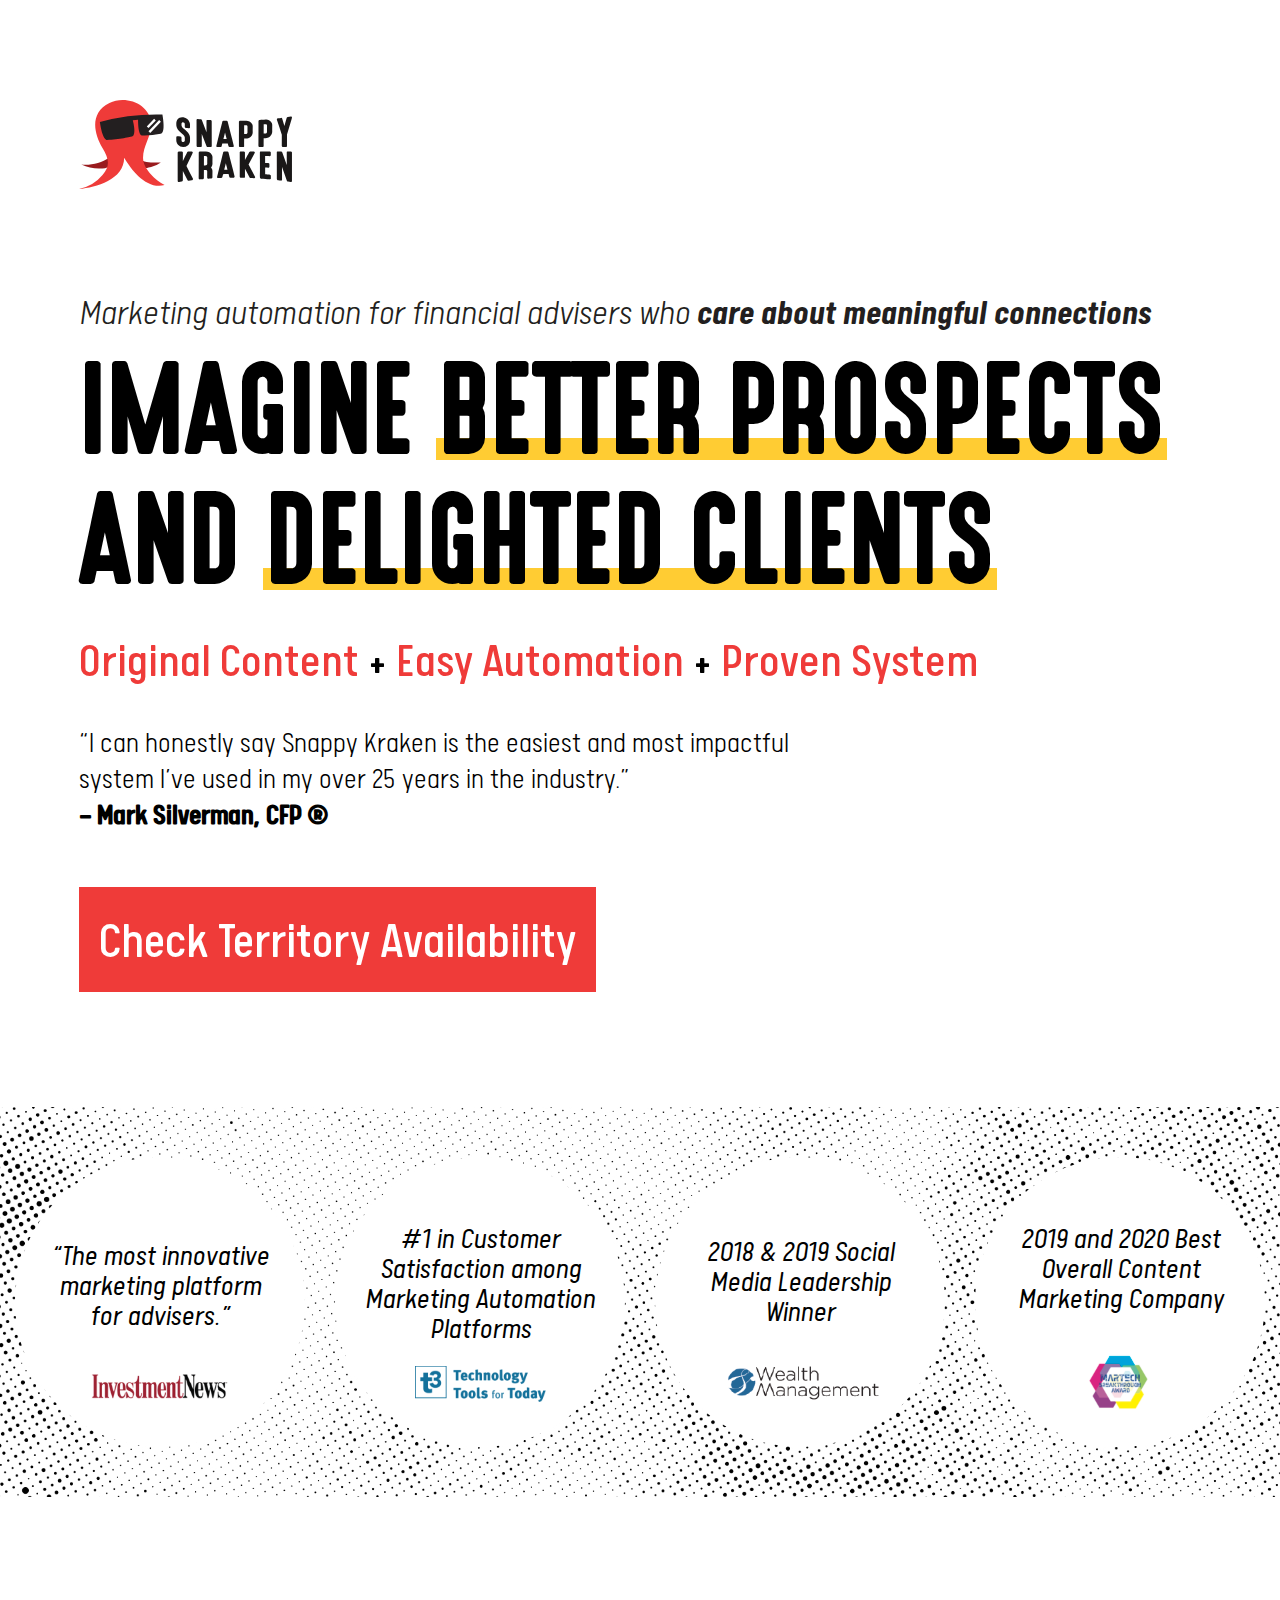
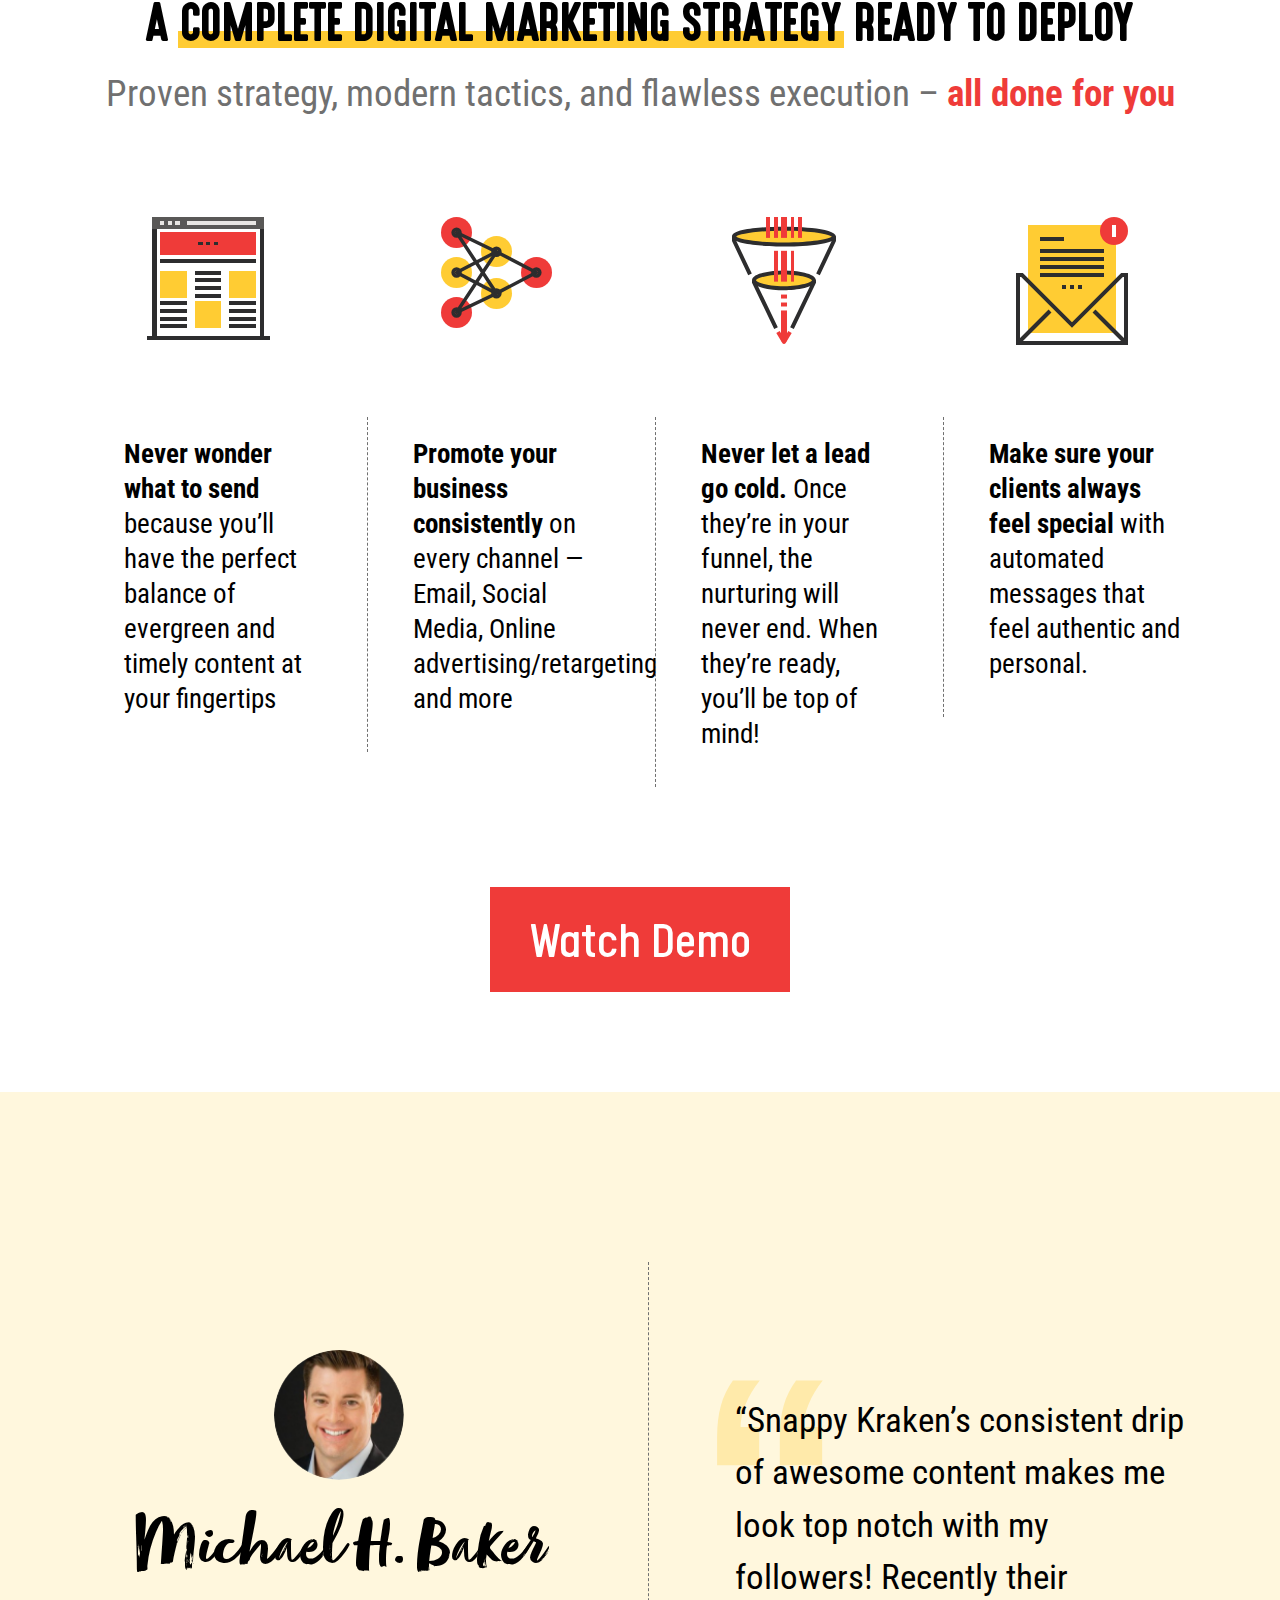
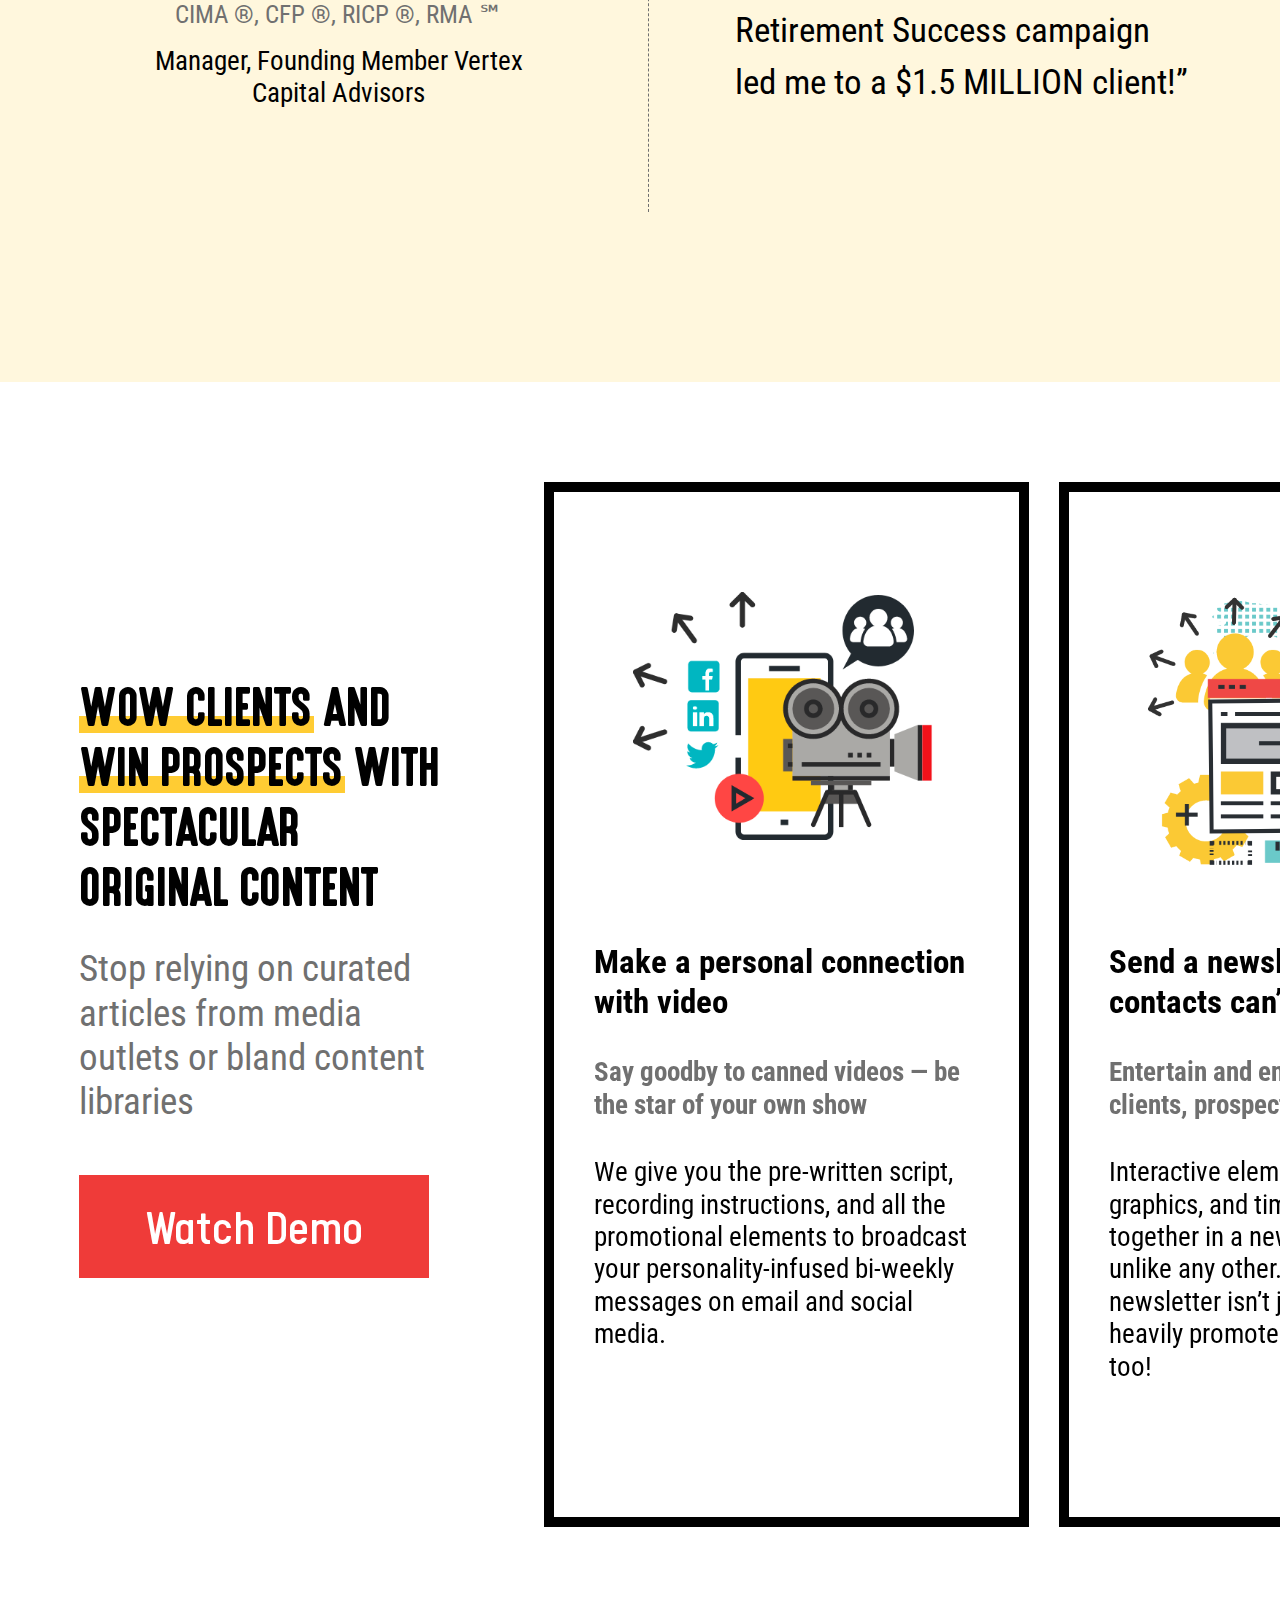
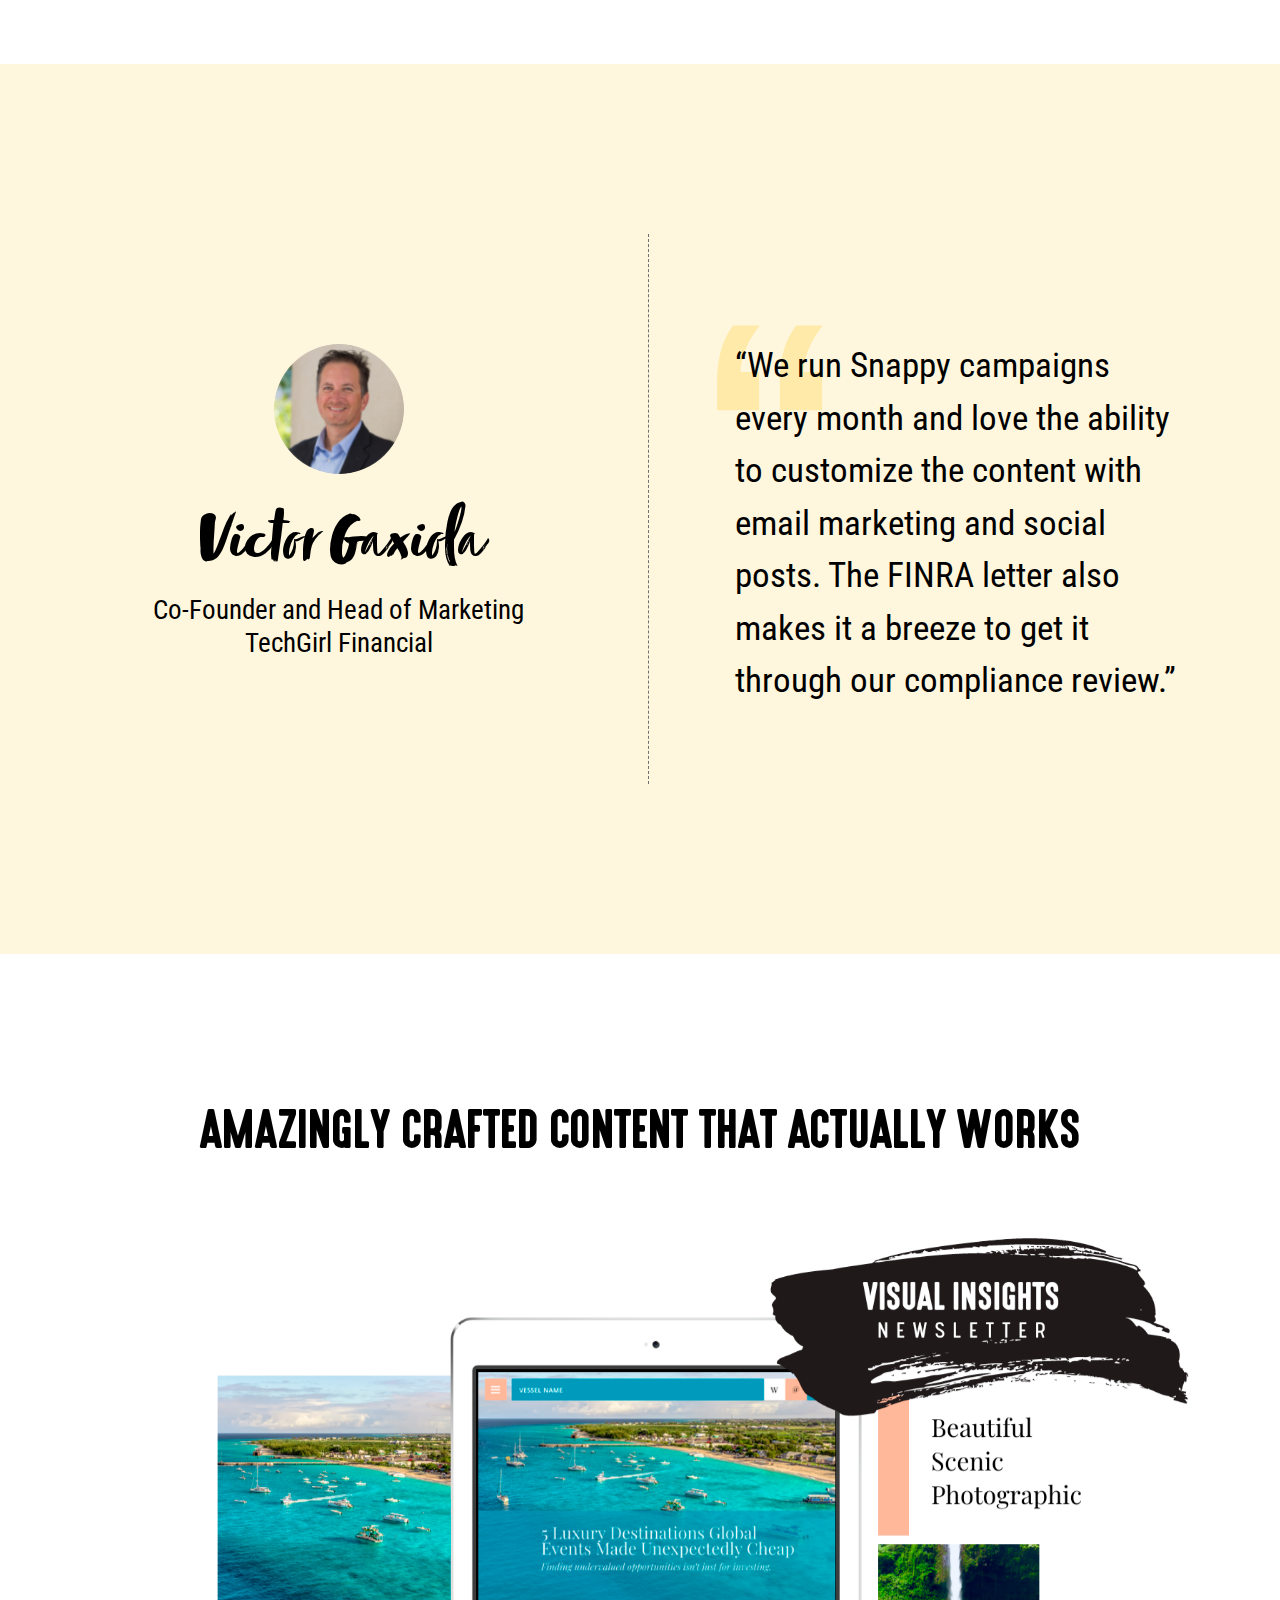
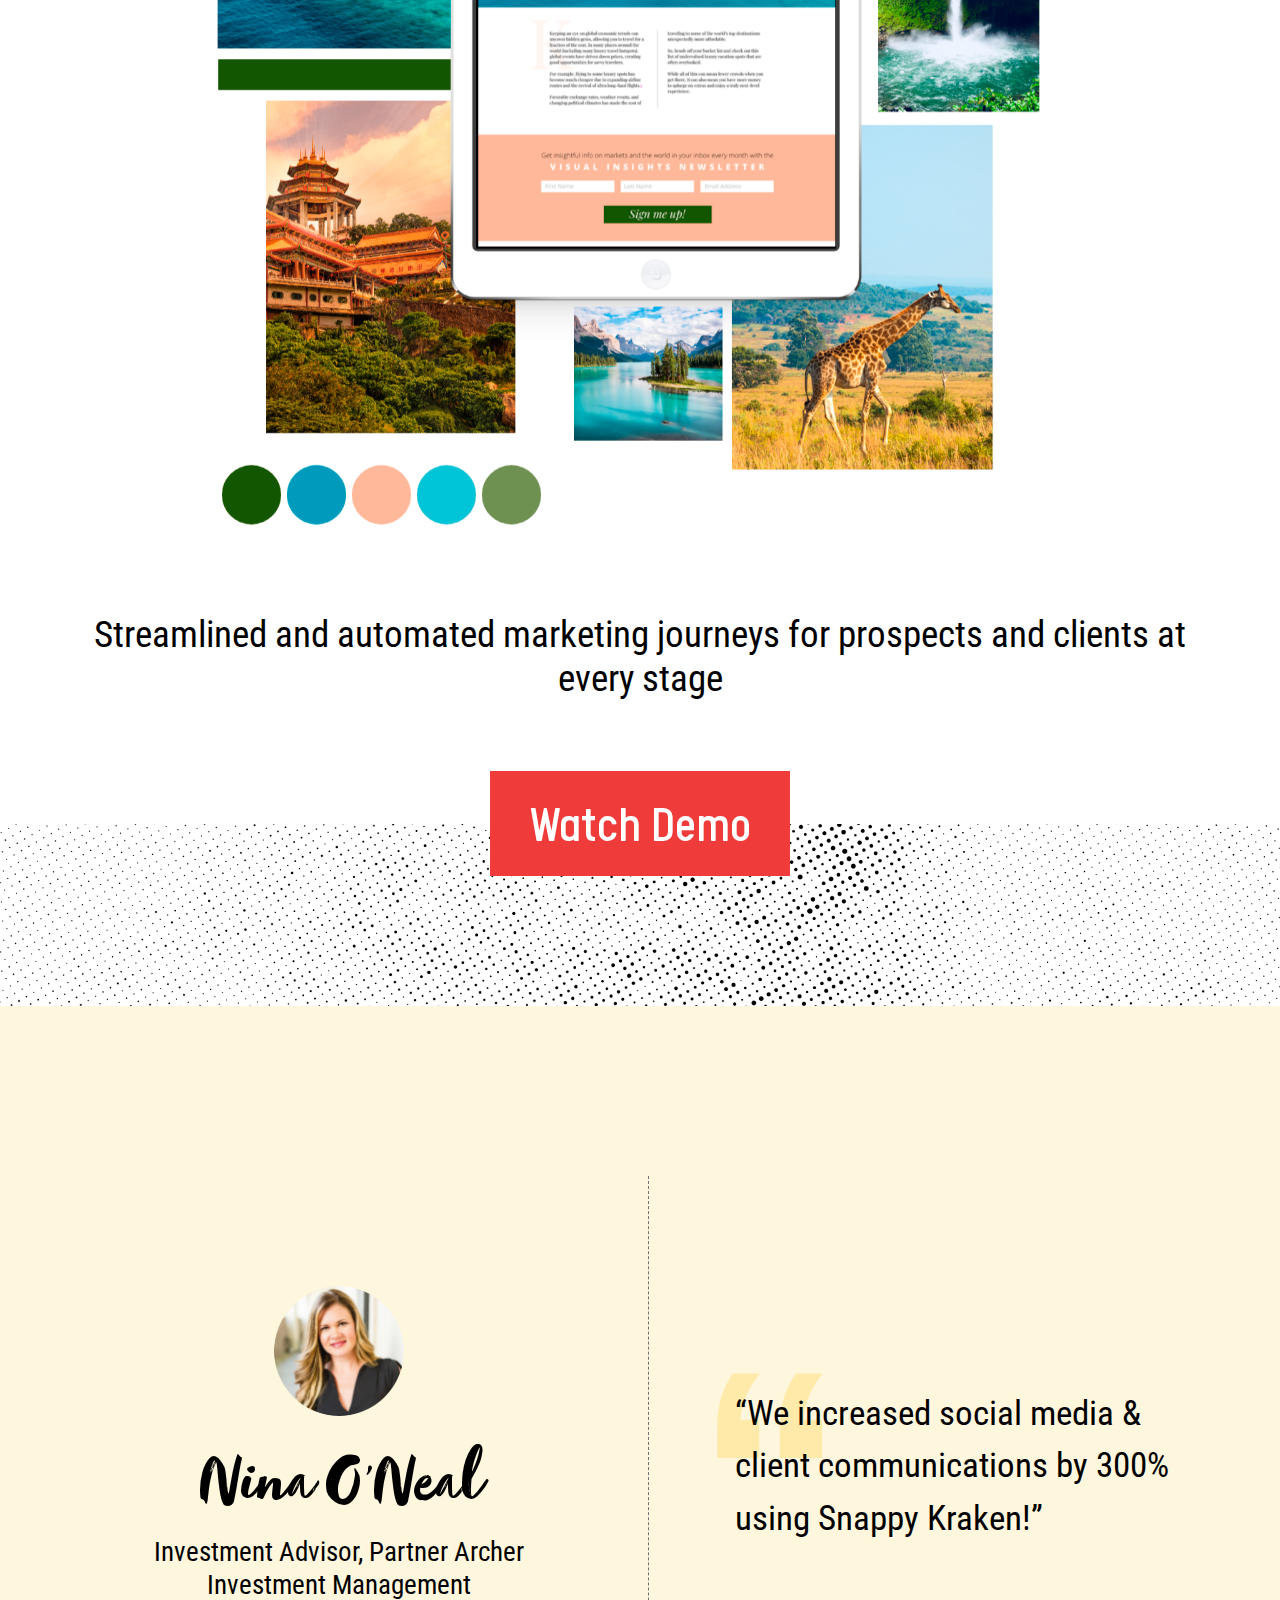
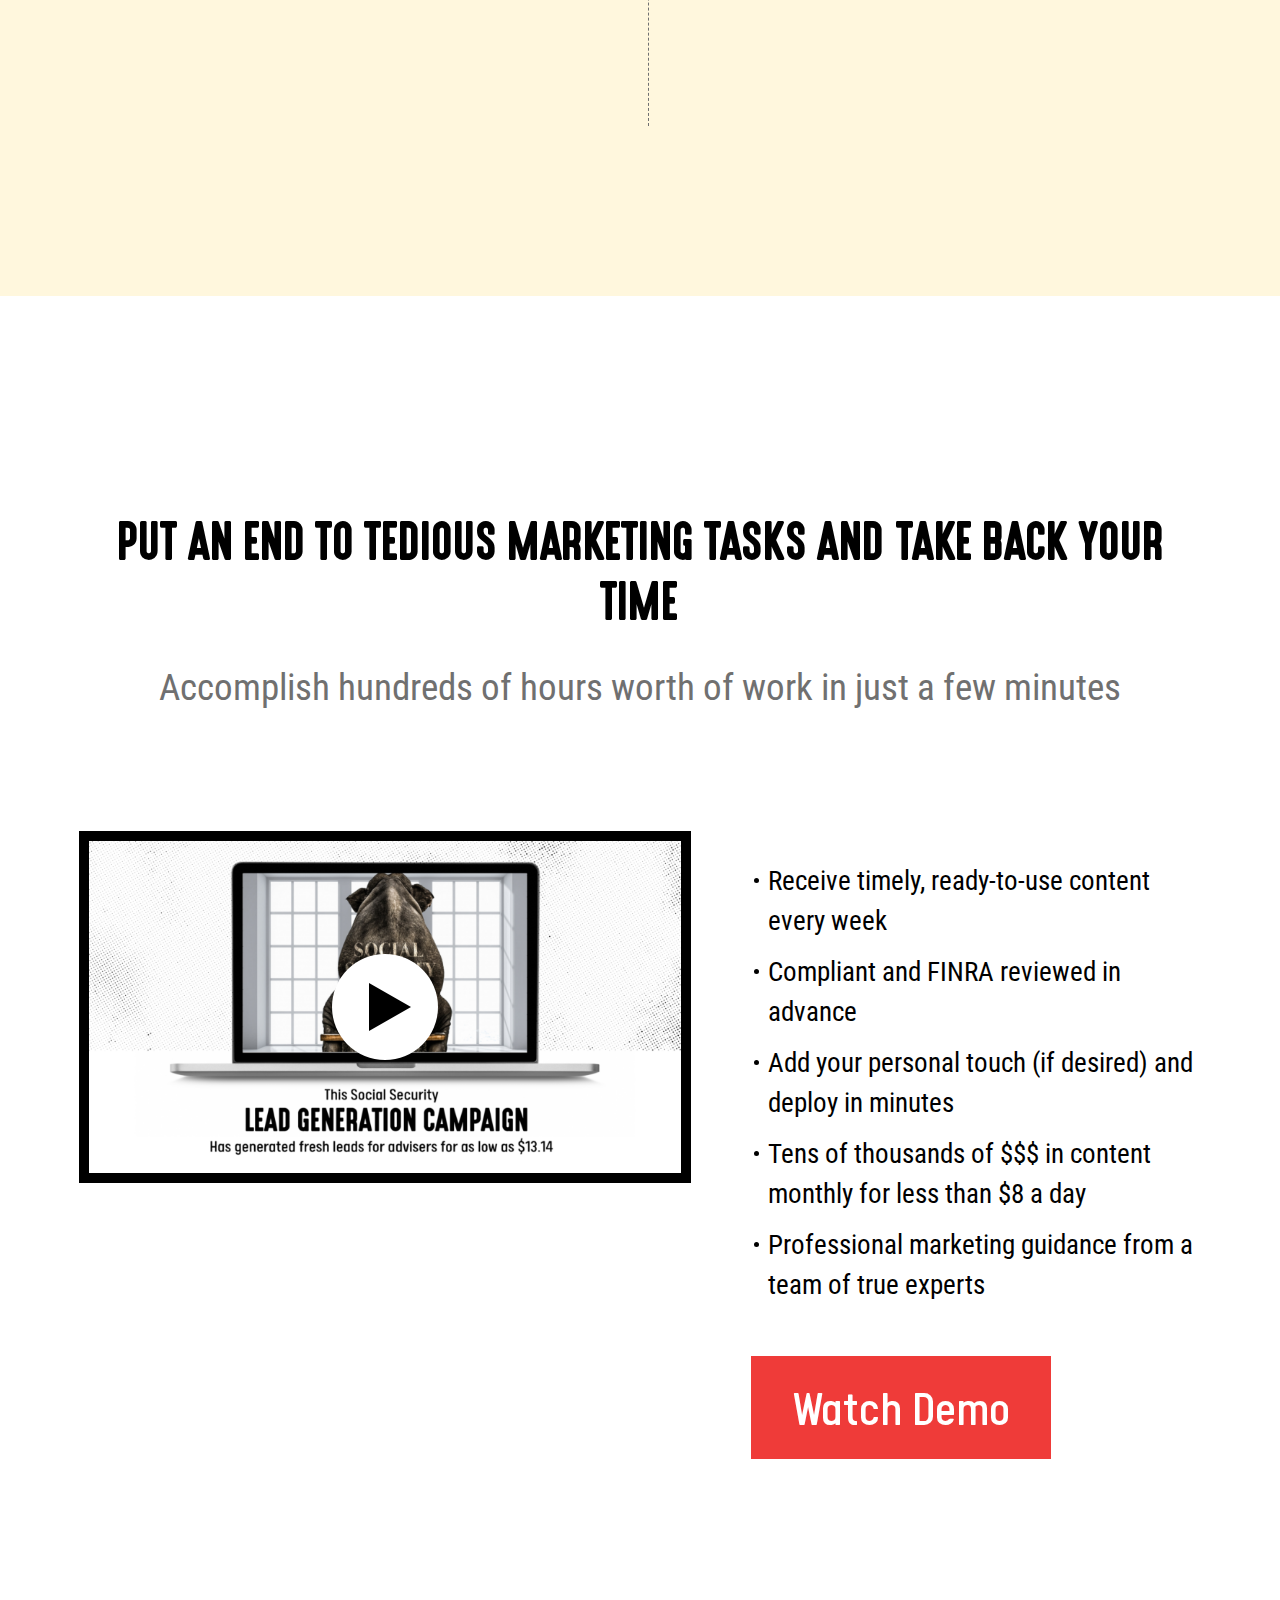
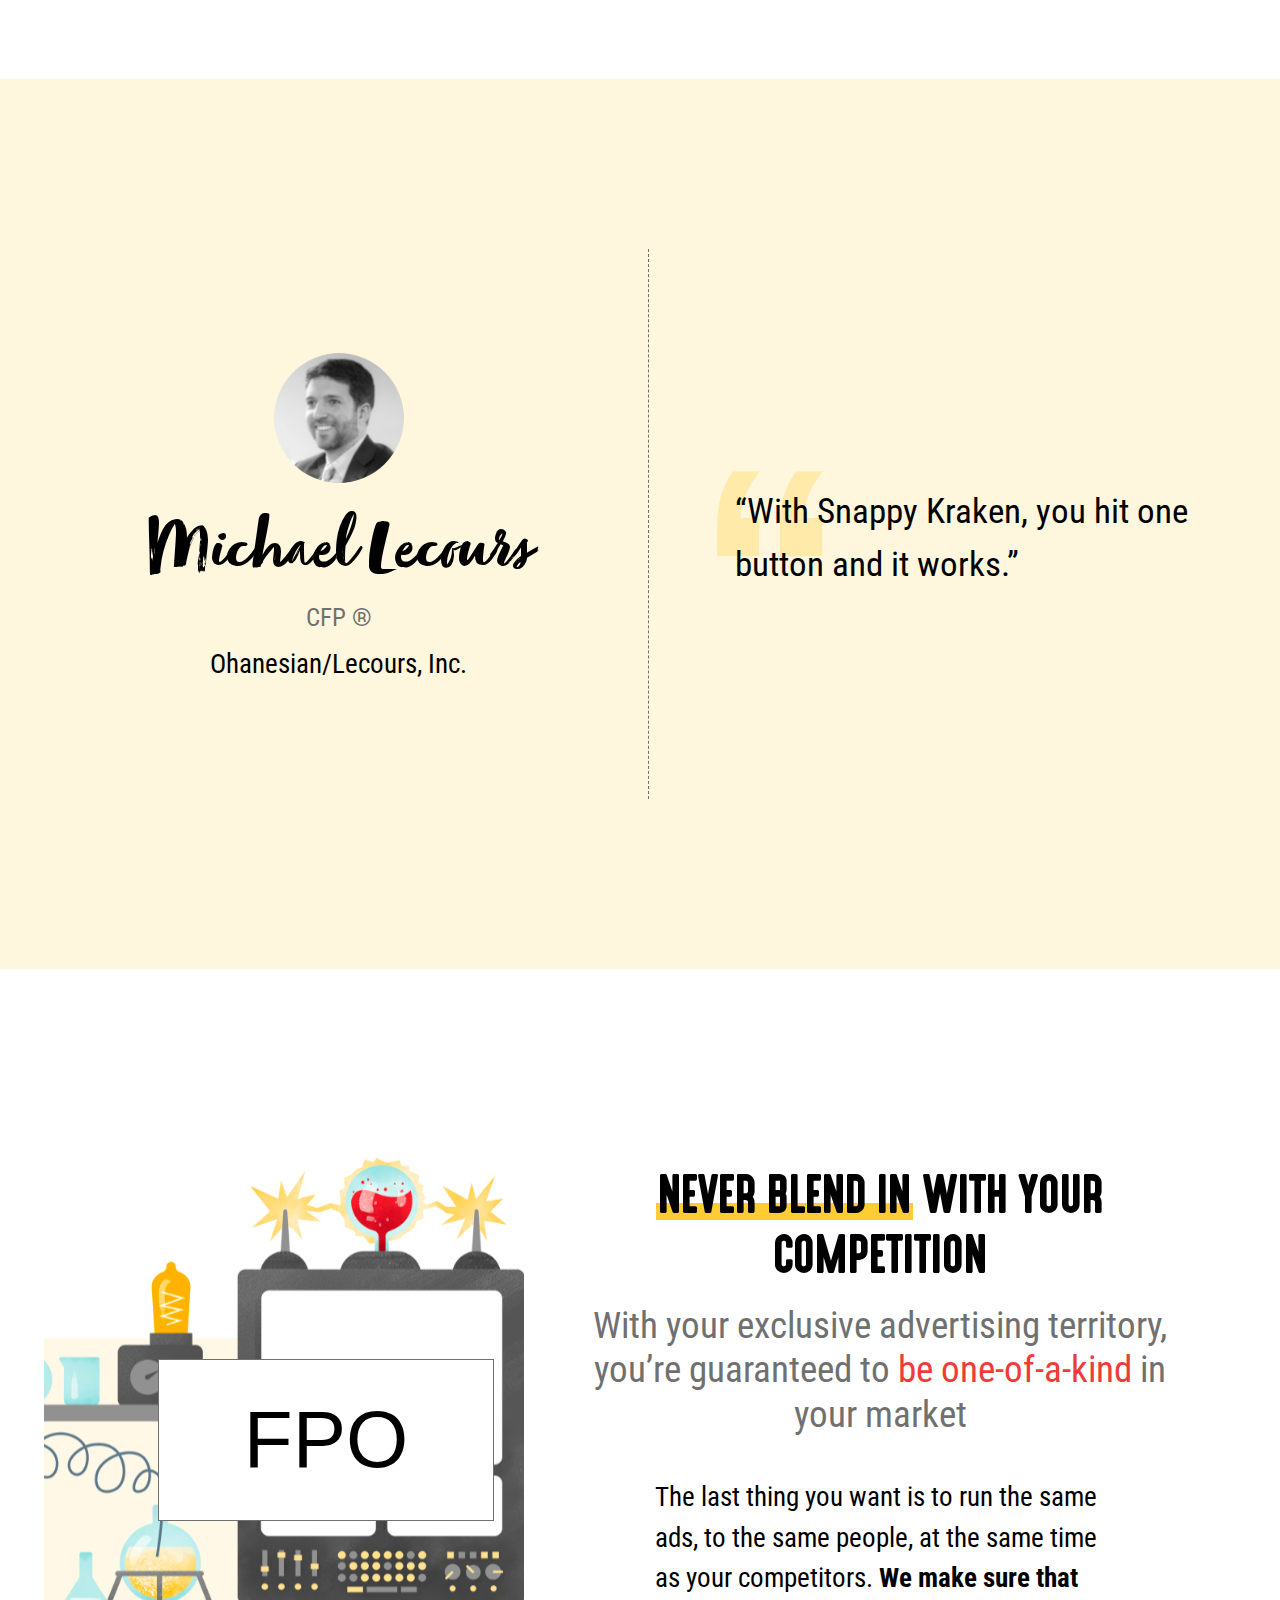
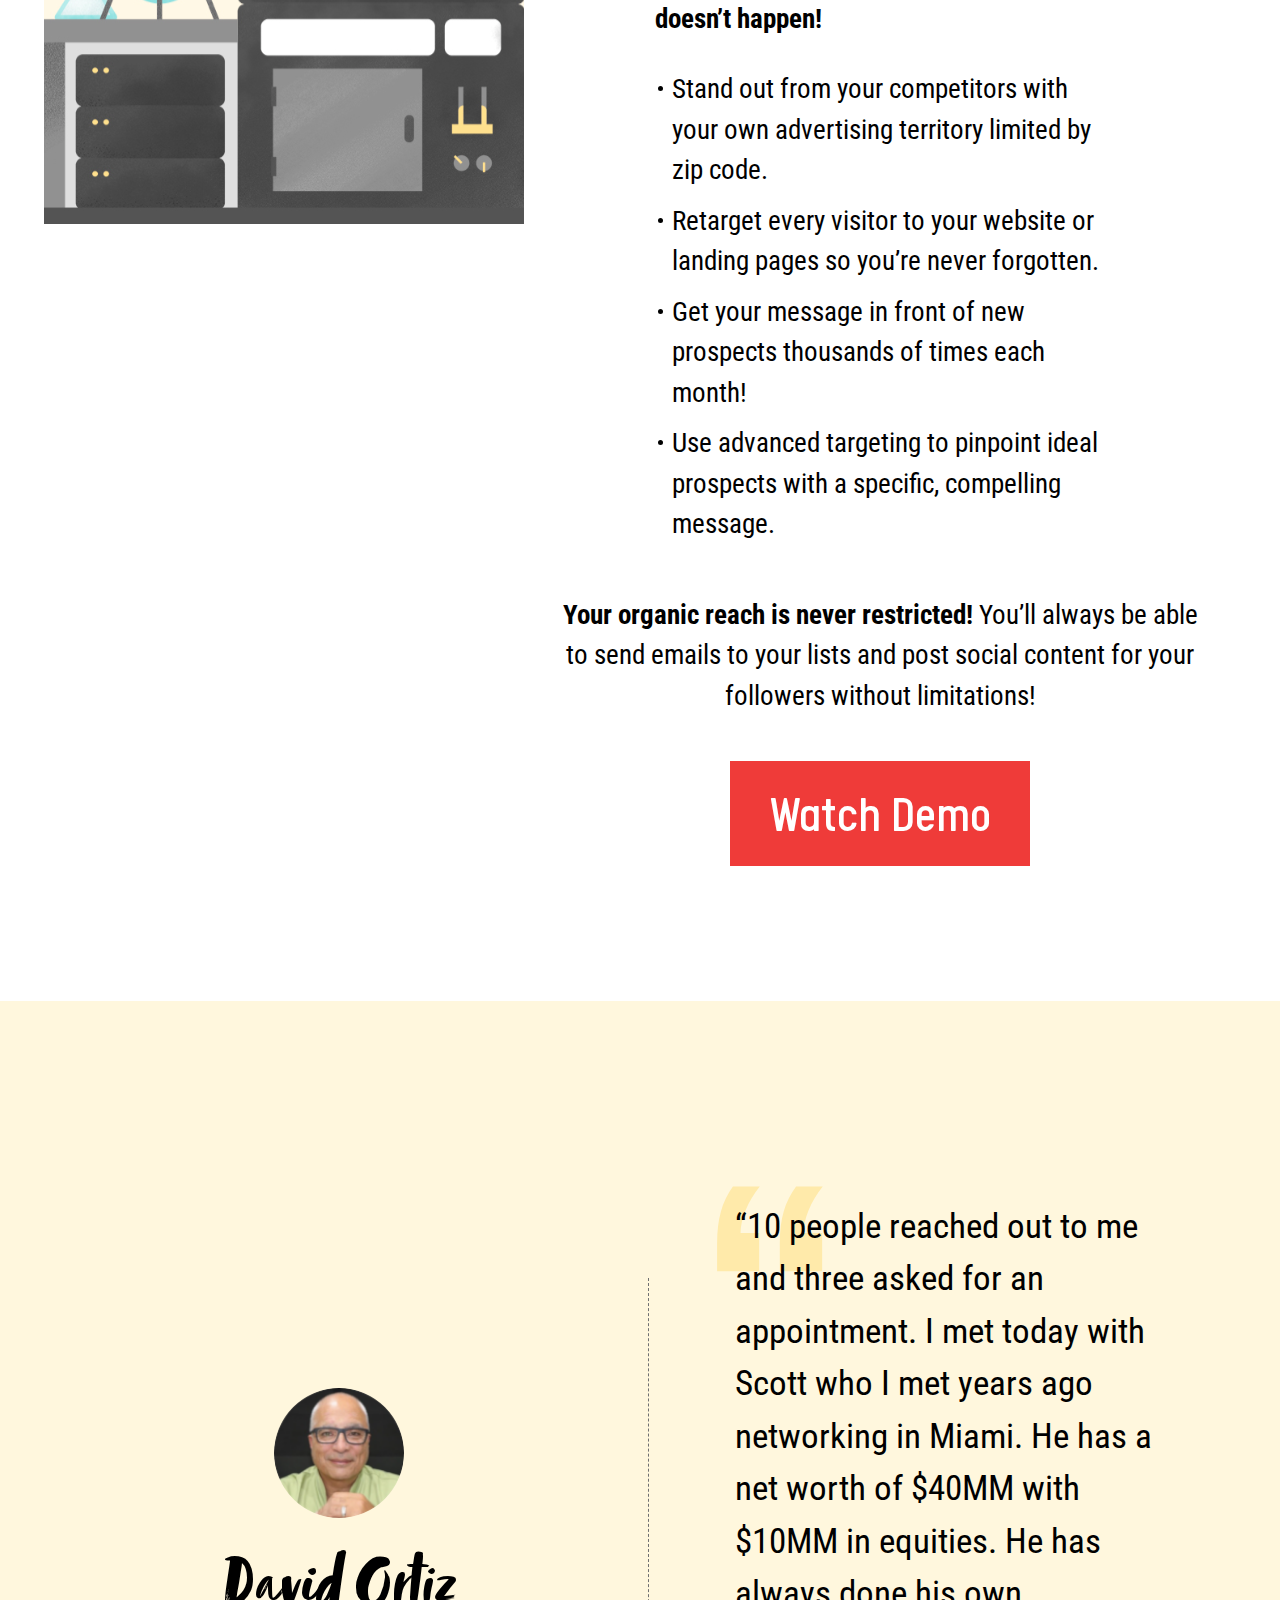
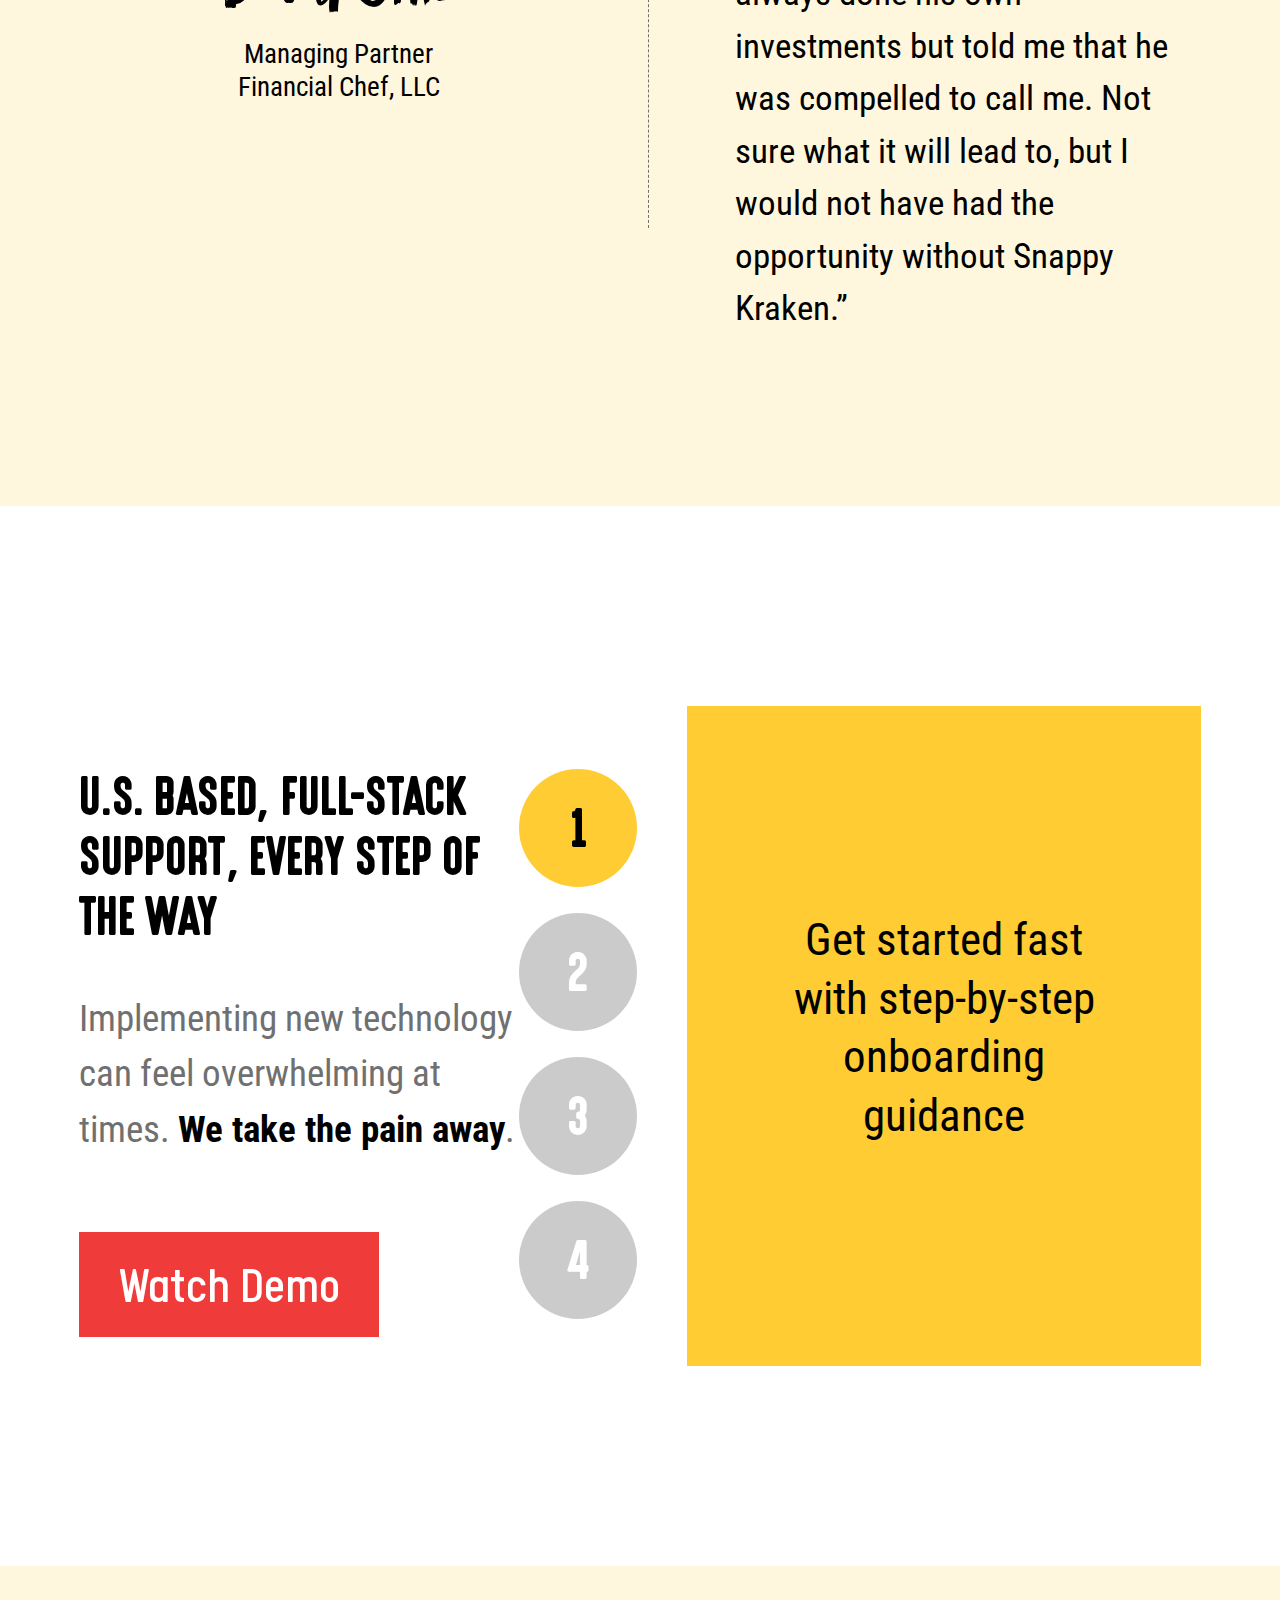
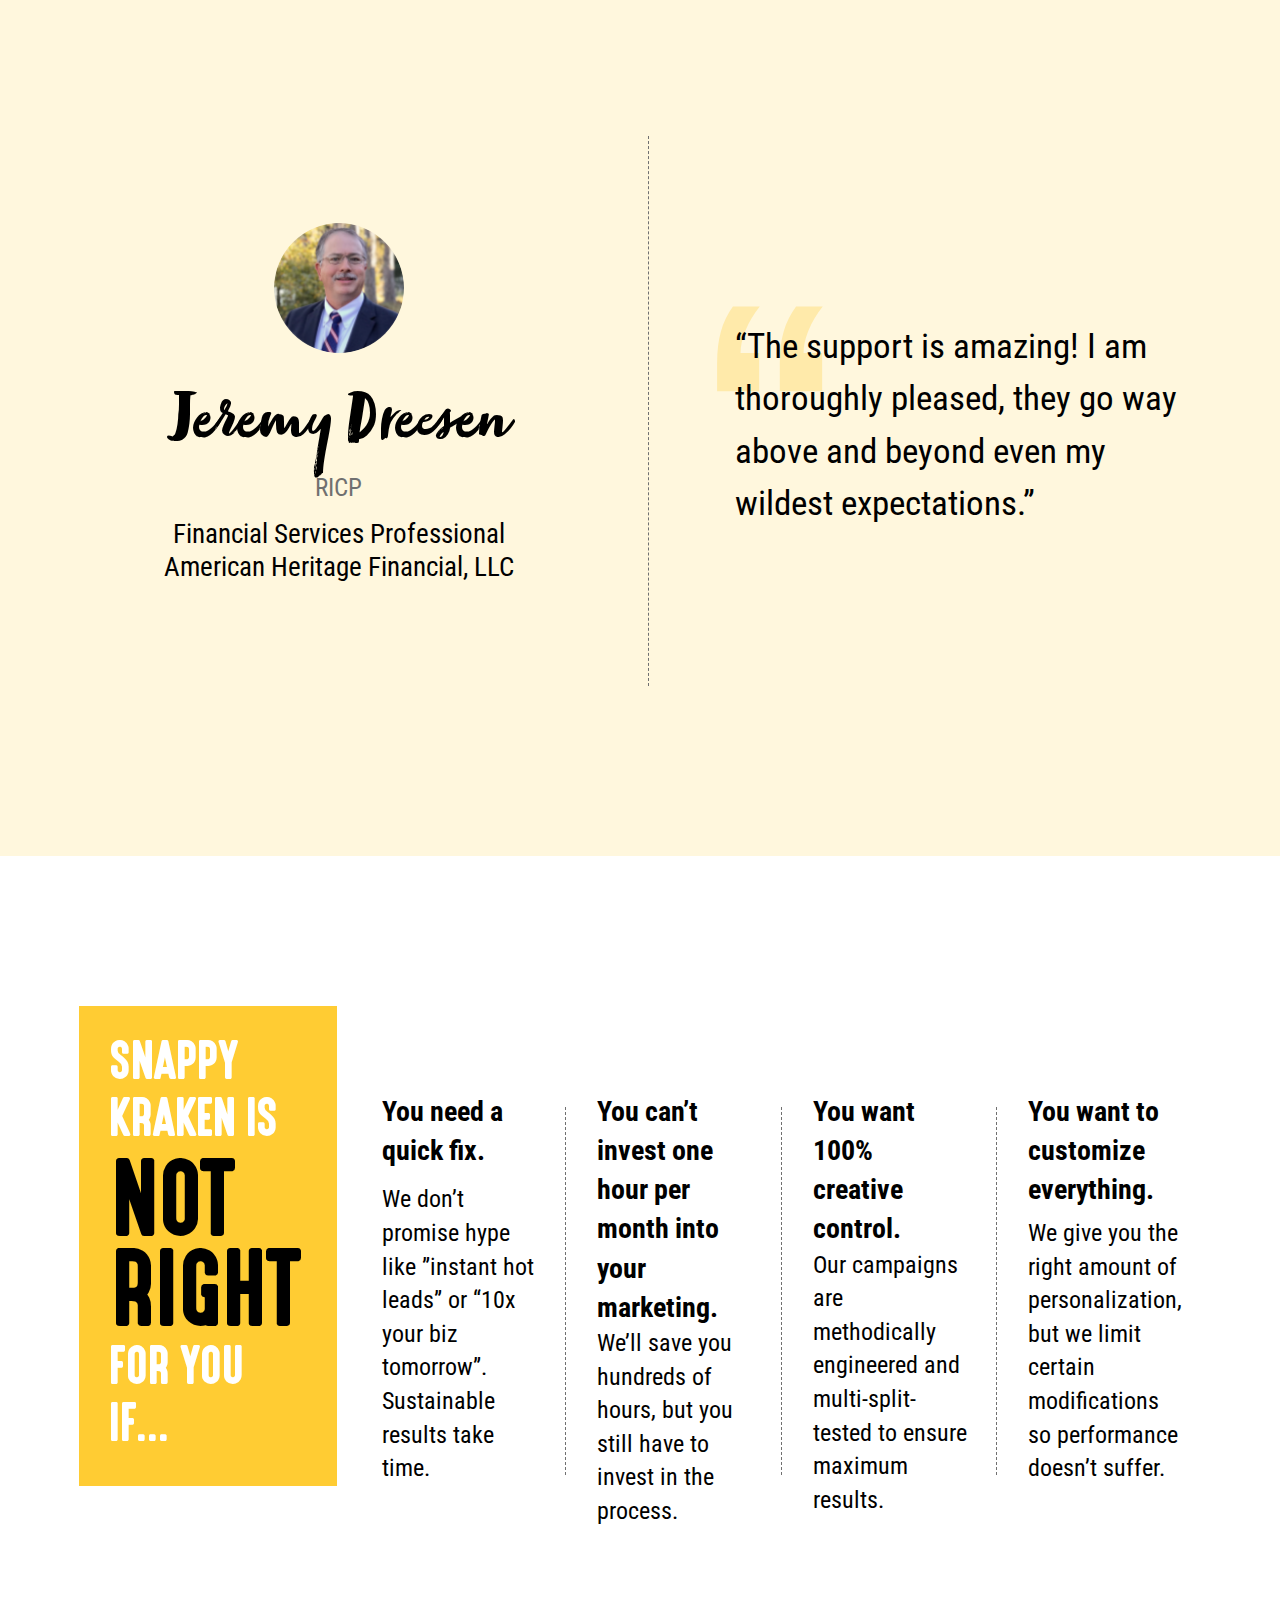
==== commit 1f2c562c: "v1 update" ====
--- a/home.html
+++ b/home.html
@@ -136,7 +136,7 @@
 								</div>
 							</div>
 						</div>
-						<a href="#" class="btn">See How</a>
+						<a href="#" class="btn">Watch Demo</a>
 					</div>
 				</div>
 
@@ -146,7 +146,7 @@
 						<div class="row">
 							<div class="col-md-6">
 								<div class="text-center">
-									<img src="assets/images/temp-photo.png" class="rounded-circle" alt="">
+									<img src="assets/images/photo-1.png" class="rounded-circle" alt="">
 									<h4>Michael H. Baker</h4>
 									<h6>CIMA &reg;, CFP &reg;, RICP &reg;, RMA &#8480;</h6>
 									<h5>Manager, Founding Member Vertex Capital Advisors
@@ -174,7 +174,7 @@
 									<p>Stop relying on curated articles from media outlets or bland content
 										libraries
 									</p>
-									<a href="#" class="btn desktop">See More</a>
+									<a href="#" class="btn desktop">Watch Demo</a>
 								</div>
 							</div>
 							<div class="col-md-7">
@@ -182,7 +182,7 @@
 									<div class="owl-carousel">
 										<div class="item">
 											<div class="in-box">
-												<img src="assets/images/image-1.png" alt="">
+												<div class="in-box-img"><img src="assets/images/image-1.png" alt=""></div>
 												<h6>Make a personal connection with video </h6>
 												<p><strong>Say goodby to canned videos — be the star of your own
 														show</strong>
@@ -195,7 +195,7 @@
 										</div>
 										<div class="item">
 											<div class="in-box">
-												<img src="assets/images/image-2.png" alt="">
+												<div class="in-box-img"><img src="assets/images/image-3.png" alt=""></div>
 												<h6>Send a newsletter your contacts can’t ignore </h6>
 												<p><strong>Entertain and enlighten your clients, prospects, and
 														followers </strong>
@@ -209,31 +209,44 @@
 										</div>
 										<div class="item">
 											<div class="in-box">
-												<img src="assets/images/image-1.png" alt="">
-												<h6>Make a personal connection with video </h6>
-												<p><strong>Say goodby to canned videos — be the star of your own
-														show</strong>
-												</p>
-												<p>We give you the pre-written script, recording instructions, and
-													all the promotional elements to broadcast your personality-infused
-													bi-weekly messages on email and social media.
+												<div class="in-box-img"><img src="assets/images/image-2.png" alt=""></div>
+												<h6>Target niches and specialties with ease</h6>
+												<p><strong>Showcase your relevance and specialized expertise
+													</strong>
+												</p>
+												<p>Instead of sending the same content to everyone (which doesn’t
+													work) set up separate contact lists for specific audiences so they
+													only receive content that is relevant for them.
 												</p>
 											</div>
 										</div>
 										<div class="item">
 											<div class="in-box">
-												<img src="assets/images/image-2.png" alt="">
-												<h6>Send a newsletter your contacts can’t ignore </h6>
-												<p><strong>Entertain and enlighten your clients, prospects, and
-														followers </strong>
-												</p>
-												<p>Interactive elements, stunning graphics, and timely topics
-													brought together in a newsletter campaign unlike any other. Plus,
-													this newsletter isn’t just email — it’s heavily promoted on social
-													media too!
+												<div class="in-box-img"><img src="assets/images/image-4.png" alt=""></div>
+												<h6>Build trust with well-timed email messages </h6>
+												<p><strong>Always have right words, at the right time </strong>
+												</p>
+												<p>Be prepared with thoughtful messages for your clients at the
+													moment when markets become volatile or crises break out. Calm
+													nerves, build trust, and restore confidence during critical
+													moments.
 												</p>
 											</div>
 										</div>
+										<div class="item">
+											<div class="in-box">
+												<div class="in-box-img"><img src="assets/images/image-5.png" alt=""></div>
+												<h6>Generate fresh leads every month </h6>
+												<p><strong>Keep new business flowing year round </strong>
+												</p>
+												<p>Receive fresh, ready-to-launch lead-gen campaigns every month —
+													some on timely topics like tax planning or market conditions,
+													others for specific audiences like women, executives, or
+													physicians. If you don’t have followers or a lead list, we can
+													boost your reach with online advertising!
+												</p>
+											</div>
+										</div>
 									</div>
 								</div>
 								<a href="#" class="btn mobile">See More</a>
@@ -247,7 +260,8 @@
 						<div class="row">
 							<div class="col-md-6">
 								<div class="text-center">
-									<img src="assets/images/temp-photo.png" class="rounded-circle" alt="">
+									<img src="assets/images/victor-gaxiola.png" class="rounded-circle"
+										alt="">
 									<h4>Victor Gaxiola</h4>
 									<h5>Co-Founder and Head of Marketing TechGirl Financial
 									</h5>
@@ -264,12 +278,33 @@
 					</div>
 				</div>
 
-				<div class="b">
-					<div class="container">
-						<br />
-						<br />
-						<br />
-						<br />
+				<div class="img-slider">
+					<div class="container">
+						<h2>Amazingly crafted content that actually works</h2>
+						<div class="owl-carousel">
+							<div class="item">
+								<img src="assets/images/portfolio-1.png" alt="">
+							</div>
+							<div class="item">
+								<img src="assets/images/portfolio-2.png" alt="">
+							</div>
+							<div class="item">
+								<img src="assets/images/portfolio-3.png" alt="">
+							</div>
+							<div class="item">
+								<img src="assets/images/portfolio-4.png" alt="">
+							</div>
+							<div class="item">
+								<img src="assets/images/portfolio-5.png" alt="">
+							</div>
+							<div class="item">
+								<img src="assets/images/portfolio-6.png" alt="">
+							</div>
+						</div>
+						<h3>Streamlined and automated marketing journeys for prospects and clients
+							at every stage
+						</h3>
+						<a href="#" class="btn">Watch Demo</a>
 					</div>
 				</div>
 
@@ -279,7 +314,7 @@
 						<div class="row">
 							<div class="col-md-6">
 								<div class="text-center">
-									<img src="assets/images/temp-photo.png" class="rounded-circle" alt="">
+									<img src="assets/images/nina-oneal.png" class="rounded-circle" alt="">
 									<h4>Nina O’Neal</h4>
 									<h5>Investment Advisor, Partner Archer Investment Management
 									</h5>
@@ -318,7 +353,7 @@
 										<li>Professional marketing guidance from a team of true experts</li>
 									</ul>
 								</div>
-								<a href="#" class="btn">See How</a>
+								<a href="#" class="btn">Watch Demo</a>
 							</div>
 						</div>
 					</div>
@@ -329,7 +364,8 @@
 						<div class="row">
 							<div class="col-md-6">
 								<div class="text-center">
-									<img src="assets/images/temp-photo.png" class="rounded-circle" alt="">
+									<img src="assets/images/michael-lecours.png" class="rounded-circle"
+										alt="">
 									<h4>Michael Lecours</h4>
 									<h6>CFP &reg;</h6>
 									<h5>Ohanesian/Lecours, Inc.
@@ -380,7 +416,7 @@
 									always be able to send emails to your lists and post social content for
 									your followers without limitations!
 								</p>
-								<a href="#" class="btn">See More</a>
+								<a href="#" class="btn">Watch Demo</a>
 							</div>
 						</div>
 					</div>
@@ -392,9 +428,9 @@
 						<div class="row">
 							<div class="col-md-6">
 								<div class="text-center">
-									<img src="assets/images/temp-photo.png" class="rounded-circle" alt="">
+									<img src="assets/images/david-ortiz.png" class="rounded-circle" alt="">
 									<h4>David Ortiz</h4>
-									<h5>Managing Partner Financial Chef, LLC
+									<h5>Managing Partner <br /> Financial Chef, LLC
 									</h5>
 								</div>
 							</div>
@@ -422,7 +458,7 @@
 								<p>Implementing new technology can feel overwhelming at times. <strong>We
 										take the pain away</strong>.
 								</p>
-								<a href="#" class="btn desktop">Learn More</a>
+								<a href="#" class="btn desktop">Watch Demo</a>
 							</div>
 							<div class="col-md-7">
 								<div class="slider owl-carousel">
@@ -450,7 +486,7 @@
 										</div>
 									</div>
 								</div>
-								<a href="#" class="btn mobile">Learn More</a>
+								<a href="#" class="btn mobile">Watch Demo</a>
 							</div>
 						</div>
 					</div>
@@ -461,7 +497,8 @@
 						<div class="row">
 							<div class="col-md-6">
 								<div class="text-center">
-									<img src="assets/images/temp-photo.png" class="rounded-circle" alt="">
+									<img src="assets/images/jeremy-dreesen.png" class="rounded-circle"
+										alt="">
 									<h4>Jeremy Dreesen</h4>
 									<h6>RICP</h6>
 									<h5>Financial Services Professional American Heritage Financial, LLC
@@ -568,7 +605,7 @@
 
 				<div class="holder">
 					<div class="container">
-						<a href="#" class="btn">Learn More</a>
+						<a href="#" class="btn">Watch Demo</a>
 						<h4>You could spend countless hours running your own marketing
 							experiments… <strong>or you can use a system that’s proven to work</strong>
 						</h4>
@@ -614,7 +651,7 @@
 						</div>
 
 
-						<a href="#" class="btn">See How It Works</a>
+						<a href="#" class="btn">Watch Demo</a>
 					</div>
 				</div>
 
@@ -641,7 +678,7 @@
 							</span></p>
 						<div class="row">
 							<div class="col-md-6 text-center">
-								<a href="#" class="btn">See Demo</a>
+								<a href="#" class="btn">Watch Demo</a>
 							</div>
 							<div class="col-md-6 text-center">
 								<a href="#" class="btn black">Pricing</a>
--- a/assets/css/main.css
+++ b/assets/css/main.css
@@ -447,9 +447,12 @@
   height: 1045px;
 }
 .owl-carousel .owl-item .in-box img {
-  margin: 120px 0 100px;
-  width: 83%;
+  width: 80%;
   display: inline-block;
+}
+.in-box-img {
+  height: 470px;
+  margin: 100px 0 0;
 }
 .carousel {
   position: absolute;
@@ -665,7 +668,7 @@
 .slider .owl-dots {
   width: 118px;
   position: absolute;
-  left: -20px;
+  left: -40px;
   top: 50px;
 }
 .slider .owl-dots button {
@@ -962,3 +965,21 @@
 #content .top-box {
   padding-bottom: 75px;
 }
+.img-slider {
+  padding: 150px 0 130px;
+  background: url("../images/halftone11.png") no-repeat center bottom;
+}
+#content .img-slider h2 {
+  margin-bottom: 50px;
+}
+#content .img-slider h3 {
+  color: #000;
+  margin: 70px 0;
+}
+#content .img-slider .btn {
+  display: inline-block;
+  margin: 0 auto;
+}
+#content .img-slider .container {
+  text-align: center;
+}
--- a/assets/css/responsive.css
+++ b/assets/css/responsive.css
@@ -1,876 +1,896 @@
 @media screen and (max-width: 1700px) {
-	#content .small-boxes .container {
-	max-width: 1600px;
-	}
+  #content .small-boxes .container {
+    max-width: 1600px;
+  }
 }
 @media screen and (max-width: 1620px) {
-	.container, #content .small-boxes .container {
-		max-width: 90%;
-	}
-	.bg .container {
-		max-width: 100%;
-	}
-	.textbox {
-		padding: 0 15px;
-	}
-	#content .small-boxes h2 {
-		padding: 50px;
-	}
+  .container,
+  #content .small-boxes .container {
+    max-width: 90%;
+  }
+  .bg .container {
+    max-width: 100%;
+  }
+  .textbox {
+    padding: 0 15px;
+  }
+  #content .small-boxes h2 {
+    padding: 50px;
+  }
 }
 @media screen and (max-width: 1490px) {
-	.box {
-		height: 325px;
-		width: 325px;
-		
-	}
-	#content .box h4 {
-		font-size: 30px;
-	}
-	.boxes .text-box {
-	padding: 20px 20px 20px 45px;
-	}
-	.carousel {
-		width: 1000px;
-	}
-	.in-box {
-		padding: 0 40px;
-	}
-	#content .with-carousel .btn {
-		width: 350px;
-	}
-	.image {
-		width: 100%;
-		right: 20px;
-		top: -120px;
-	}
-	.image img {
-		width: 100%;
-	}
-	.image span {
-		width: 70%;
-		padding: 20px 0;
-		font-size: 80px;
-		right: 30px;
-	}
-	.indent-text {
-		width: 70%;
-	}
-	.btn {
-		width: 300px;
-	}
-	#content .reviews.large p {
-	width: auto;
-	position: relative;
-	top: 0;
-	}
-	.box-text {
-		padding: 0 100px;
-	}
-	#content .small-boxes h2 {
-		padding: 30px;
-	}
-	#content .small-boxes h4 {
-		font-size: 28px;
-	}
-	#content .small-boxes p {
-		font-size: 24px;
-	}
-	.textbox {
-		height: 409px;
-	}
-	.small-boxes {
-		padding: 150px 0 0;
-	}
-	.bottom-box .container {
-	
-	max-width: 90%;
-	}
-	#content h1 {
-		font-size: 118px;
-	}
-	
-	#content h1 span::before {
-		bottom: 59px;
-	}
-	#content .top-box .btn {
-		width: auto;
-		padding-left: 20px;
-		padding-right: 20px;
-	}
+  .box {
+    height: 325px;
+    width: 325px;
+  }
+  #content .box h4 {
+    font-size: 30px;
+  }
+  .boxes .text-box {
+    padding: 20px 20px 20px 45px;
+  }
+  .carousel {
+    width: 1000px;
+  }
+  .in-box {
+    padding: 0 40px;
+  }
+  #content .with-carousel .btn {
+    width: 350px;
+  }
+  .image {
+    width: 100%;
+    right: 20px;
+    top: -120px;
+  }
+  .image img {
+    width: 100%;
+  }
+  .image span {
+    width: 70%;
+    padding: 20px 0;
+    font-size: 80px;
+    right: 30px;
+  }
+  .indent-text {
+    width: 70%;
+  }
+  .btn {
+    width: 300px;
+  }
+  #content .reviews.large p {
+    width: auto;
+    position: relative;
+    top: 0;
+  }
+  .box-text {
+    padding: 0 100px;
+  }
+  #content .small-boxes h2 {
+    padding: 30px;
+  }
+  #content .small-boxes h4 {
+    font-size: 28px;
+  }
+  #content .small-boxes p {
+    font-size: 24px;
+  }
+  .textbox {
+    height: 409px;
+  }
+  .small-boxes {
+    padding: 150px 0 0;
+  }
+  .bottom-box .container {
+    max-width: 90%;
+  }
+  #content h1 {
+    font-size: 118px;
+  }
+
+  #content h1 span::before {
+    bottom: 59px;
+  }
+  #content .top-box .btn {
+    width: auto;
+    padding-left: 20px;
+    padding-right: 20px;
+  }
+  .in-box-img {
+    height: 350px;
+  }
 }
 @media screen and (max-width: 1390px) {
-	.box {
-		height: 290px;
-		width: 290px;
-	}
-	
+  .box {
+    height: 290px;
+    width: 290px;
+  }
 }
 @media screen and (max-width: 1200px) {
-	.box {
-		height: 220px;
-		width: 220px;
-		padding: 0 15px;
-	}
-	.box img {
-		height: 28px;
-	}
-	#content .box h4 {
-		font-size: 24px;
-	}
-	.boxes .text-box {
-	padding: 20px 0px 20px 15px;
-	font-size: 22px;
-	}
-	#content h2 {
-		font-size: 40px;
-	}
-	.box h4 span {
-		height: 100px;
-	}
-	#content h2 span:before {
-		height: 13px;
-		bottom: 17px;
-	}
-	#content h3 {
-		font-size: 28px;
-	}
-	.btn, #content .with-carousel .btn, .holder .btn {
-		font-size: 32px;
-		width: 300px;
-	}
-	.holder .btn {
-		margin: 80px 0;
-	}
-	.reviews {
-		padding: 90px 0;
-	}
-	.carousel {
-		width: 700px;
-		left: 40px;
-	}
-	.owl-carousel .owl-item .in-box img {
-		margin: 50px 0;
-	}
-	.in-box {
-		height: 850px;
-	}
-	.with-carousel {
-		min-height: 1150px;
-	}
-	.left-info {
-		margin-right: 0;
-	}
-	#content .with-carousel p {
-		font-size: 28px;
-	}
-	#content .owl-carousel h6 {
-		font-size: 28px;
-	}
-	#content .with-carousel .in-box p {
-		font-size: 24px;
-	}
-	.with-carousel {
-		min-height: 1040px;
-	}
-	#content .reviews h5 {
-	margin: 0 0px 15px;
-	}
-	.reviews .container {
-		max-width: 95%;
-	}
-	.video-box {
-		padding: 120px 0;
-	}
-	#header {
-		padding: 50px 0;
-	}
-	#content .top-box {
-		padding-bottom: 40px;
-	}
-	#content h1 span::before {
-		bottom: 45px;
-	}
-	#content h1 {
-		font-size: 94px;
-	}
-	#content .top-box h3 {
-		font-size: 30px;
-	}
-	#content .top-box h4 {
-		font-size: 40px;
-	}
-	.video-box .btn {
-		font-size: 32px;
-	}
-	.fpo {
-		padding: 100px 0;
-	}
-	#content .section {
-		padding: 70px 0;
-	}
-	.slider .owl-dots button {
-		width: 70px;
-		height: 70px;
-		font-size: 36px;
-		line-height: 77px;
-	}
-	#content .section p {
-		font-size: 26px;
-	}
-	#content .section .box-text p {
-		font-size: 36px;
-	}
-	#content .section .box-text {
-		padding: 0 70px;
-		height: 480px;
-	}
-	.small-boxes {
-		padding: 100px 0 0;
-	}
-	#content .small-boxes h2 span {
-		font-size: 50px;
-	}
-	#content .small-boxes h2 {
-		padding: 15px;
-	}
-	#content .small-boxes h4 {
-		font-size: 24px;
-	}
-	#content .small-boxes p {
-		font-size: 18px;
-	}
-	.textbox {
-		padding: 0 5px;
-		height: 353px;
-	}
-	.second .textbox {
-		height: 297px;
-	}
-	.container.small-width {
-	max-width: 770px;
-	}
-	#content .holder p strong {
-		font-size: 50px;
-	}
-	#content .holder p {
-		font-size: 24px;
-		width: auto;
-	}
+  .box {
+    height: 220px;
+    width: 220px;
+    padding: 0 15px;
+  }
+  .box img {
+    height: 28px;
+  }
+  #content .box h4 {
+    font-size: 24px;
+  }
+  .boxes .text-box {
+    padding: 20px 0px 20px 15px;
+    font-size: 22px;
+  }
+  #content h2 {
+    font-size: 40px;
+  }
+  .box h4 span {
+    height: 100px;
+  }
+  #content h2 span:before {
+    height: 13px;
+    bottom: 17px;
+  }
+  #content h3 {
+    font-size: 28px;
+  }
+  .btn,
+  #content .with-carousel .btn,
+  .holder .btn {
+    font-size: 32px;
+    width: 300px;
+  }
+  .holder .btn {
+    margin: 80px 0;
+  }
+  .reviews {
+    padding: 90px 0;
+  }
+  .carousel {
+    width: 700px;
+    left: 40px;
+  }
+  .in-box-img {
+    margin: 50px 0;
+  }
+  .in-box {
+    height: 900px;
+    padding: 0 30px;
+  }
+  .with-carousel {
+    min-height: 1150px;
+  }
+  .left-info {
+    margin-right: 0;
+  }
+  #content .with-carousel p {
+    font-size: 28px;
+  }
+  #content .owl-carousel h6 {
+    font-size: 28px;
+  }
+  #content .with-carousel .in-box p {
+    font-size: 24px;
+  }
+  .with-carousel {
+    min-height: 1040px;
+  }
+  #content .reviews h5 {
+    margin: 0 0px 15px;
+  }
+  .reviews .container {
+    max-width: 95%;
+  }
+  .video-box {
+    padding: 120px 0;
+  }
+  #header {
+    padding: 50px 0;
+  }
+  #content .top-box {
+    padding-bottom: 40px;
+  }
+  #content h1 span::before {
+    bottom: 45px;
+  }
+  #content h1 {
+    font-size: 94px;
+  }
+  #content .top-box h3 {
+    font-size: 30px;
+  }
+  #content .top-box h4 {
+    font-size: 40px;
+  }
+  .video-box .btn {
+    font-size: 32px;
+  }
+  .fpo {
+    padding: 100px 0;
+  }
+  #content .section {
+    padding: 70px 0;
+  }
+  .slider .owl-dots button {
+    width: 70px;
+    height: 70px;
+    font-size: 36px;
+    line-height: 77px;
+  }
+  #content .section p {
+    font-size: 26px;
+  }
+  #content .section .box-text p {
+    font-size: 36px;
+  }
+  #content .section .box-text {
+    padding: 0 70px;
+    height: 480px;
+  }
+  .small-boxes {
+    padding: 100px 0 0;
+  }
+  #content .small-boxes h2 span {
+    font-size: 50px;
+  }
+  #content .small-boxes h2 {
+    padding: 15px;
+  }
+  #content .small-boxes h4 {
+    font-size: 24px;
+  }
+  #content .small-boxes p {
+    font-size: 18px;
+  }
+  .textbox {
+    padding: 0 5px;
+    height: 353px;
+  }
+  .second .textbox {
+    height: 297px;
+  }
+  .container.small-width {
+    max-width: 770px;
+  }
+  #content .holder p strong {
+    font-size: 50px;
+  }
+  #content .holder p {
+    font-size: 24px;
+    width: auto;
+  }
+
+  .img-slider {
+    padding: 70px 0;
+  }
+  .in-box-img {
+    height: auto;
+  }
 }
 @media screen and (max-width: 992px) {
-	.box {
-		height: 320px;
-		width: 320px;
-		margin: 20px auto;
-		padding: 0 20px;
-	}
-	.box img {
-		height: auto;
-	}
-	#content .box h4 {
-		font-size: 34px;
-	}
-	.bg {
-		padding: 30px 0;
-	}
-	.boxes .img {
-		margin-top: 25px;
-		
-	}
-	#content .holder h4 {
-		font-size: 34px;
-	}
-	#content .holder p {
-		font-size: 20px;
-	}
-	#content .holder p strong {
-		font-size: 45px;
-	}
-	
-	.boxes .text-box {
-	padding: 40px 20px 20px 35px;
-	border: none;
-	position: relative;
-	border-top: 1px dashed #707070;
-	}
-	.box h4 span {
-		height: 170px;
-	}
-	#content .reviews h4 {
-		font-size: 60px;
-		line-height: 120%;
-	}
-	#content .reviews .text-center {
-		margin-right: 10px;
-	}
-	#content .reviews p {
-		font-size: 28px;
-		margin: 20px 0 0 10px;
-	}
-	
-	#content .reviews .text-center::after {
-		right: -37px;
-	}
-	
-	.carousel {
-		width: 100%;
-		left: 20px;
-	}
-	#content .with-carousel .btn {
-		width: 100%;
-	}
-	#content .reviews .text-center {
-		margin-right: 0;
-	}
-	.video {
-		margin-right: 0;
-	}
-	.video a::before { 
-		width: 46px;
-		height: 46px;
-		-webkit-background-size: 16px auto;
-		background-size: 16px auto;
-		background-position: 17px center;
-	}
-	#content .list ul {
-		margin-top: 0;
-		font-size: 24px;
-	}
-	.indent-text {
-		width: 100%;
-	}
-	.image {
-		top: -100px;
-	}
-	.image span {
-		font-size: 64px;
-	}
-	.fpo {
+  .in-box {
+    height: 890px;
+  }
+  .box {
+    height: 320px;
+    width: 320px;
+    margin: 20px auto;
+    padding: 0 20px;
+  }
+  .box img {
+    height: auto;
+  }
+  #content .box h4 {
+    font-size: 34px;
+  }
+  .bg {
+    padding: 30px 0;
+  }
+  .boxes .img {
+    margin-top: 25px;
+  }
+  #content .holder h4 {
+    font-size: 34px;
+  }
+  #content .holder p {
+    font-size: 20px;
+  }
+  #content .holder p strong {
+    font-size: 45px;
+  }
+
+  .boxes .text-box {
+    padding: 40px 20px 20px 35px;
+    border: none;
+    position: relative;
+    border-top: 1px dashed #707070;
+  }
+  .box h4 span {
+    height: 170px;
+  }
+  #content .reviews h4 {
+    font-size: 60px;
+    line-height: 120%;
+  }
+  #content .reviews .text-center {
+    margin-right: 10px;
+  }
+  #content .reviews p {
+    font-size: 28px;
+    margin: 20px 0 0 10px;
+  }
+
+  #content .reviews .text-center::after {
+    right: -37px;
+  }
+
+  .carousel {
+    width: 100%;
+    left: 20px;
+  }
+  #content .with-carousel .btn {
+    width: 100%;
+  }
+  #content .reviews .text-center {
+    margin-right: 0;
+  }
+  .video {
+    margin-right: 0;
+  }
+  .video a::before {
+    width: 46px;
+    height: 46px;
+    -webkit-background-size: 16px auto;
+    background-size: 16px auto;
+    background-position: 17px center;
+  }
+  #content .list ul {
+    margin-top: 0;
+    font-size: 24px;
+  }
+  .indent-text {
+    width: 100%;
+  }
+  .image {
+    top: -100px;
+  }
+  .image span {
+    font-size: 64px;
+  }
+  .fpo {
     padding: 100px 0 70px;
-	}
-	#content .section .box-text {
-		padding: 0 40px;
-	}
-	#content .small-boxes .container {
-		text-align: center;
-	}
-	#content .small-boxes h4 {
-		font-size: 26px;
-	}
-	#content .small-boxes p {
-		font-size: 19px;
-	}
-	.textbox {
-		text-align: left;
-		height: 400px;
-	}
-	#content .small-boxes h2 {
-		text-align: center;
-		display: inline-block;
-		margin: 0 auto 50px;
-	}
-	#content .small-boxes h2 span {
-		font-size: 60px;
-	} 
-	.small-boxes .col-md-3 {
+  }
+  #content .section .box-text {
+    padding: 0 40px;
+  }
+  #content .small-boxes .container {
+    text-align: center;
+  }
+  #content .small-boxes h4 {
+    font-size: 26px;
+  }
+  #content .small-boxes p {
+    font-size: 19px;
+  }
+  .textbox {
+    text-align: left;
+    height: 400px;
+  }
+  #content .small-boxes h2 {
+    text-align: center;
+    display: inline-block;
+    margin: 0 auto 50px;
+  }
+  #content .small-boxes h2 span {
+    font-size: 60px;
+  }
+  .small-boxes .col-md-3 {
     -ms-flex: 0 0 25%;
     flex: 0 0 25%;
     max-width: 25%;
     align-self: flex-end;
-	}
-	.g-box {
-		width: 360px;
-		height: 340px;
-		-webkit-background-size: 100% auto;
-		background-size: 100% auto;
-	}
-	.guarantee {
-		-webkit-background-size: 992px auto;
-		background-size: 992px auto;
-		padding-top: 20px;
-		background-position: center center;
-	}
-	#content .guarantee h2 {
-		font-size: 30px;
-		padding-top: 60px;
-	}
-	#content .guarantee h3 {
-		font-size: 23px;
-		margin-top: 24px;
-		margin-bottom: 35px;
-	}
-	#content .guarantee h3:before {
-		left: -51px;
-	}
-	#content .guarantee h3:after {
-		right: -51px;
-	}
-	#content .guarantee h3:before, #content .guarantee h3:after {
-		width: 37px;
-		top: 14px;
-	}
-	#content .guarantee p {
-		font-size: 18px;
-	}
-	#content .guarantee p strong {
-		font-size: 40px;
-		margin-bottom: 0px;
-	}
+  }
+  .g-box {
+    width: 360px;
+    height: 340px;
+    -webkit-background-size: 100% auto;
+    background-size: 100% auto;
+  }
+  .guarantee {
+    -webkit-background-size: 992px auto;
+    background-size: 992px auto;
+    padding-top: 20px;
+    background-position: center center;
+  }
+  #content .guarantee h2 {
+    font-size: 30px;
+    padding-top: 60px;
+  }
+  #content .guarantee h3 {
+    font-size: 23px;
+    margin-top: 24px;
+    margin-bottom: 35px;
+  }
+  #content .guarantee h3:before {
+    left: -51px;
+  }
+  #content .guarantee h3:after {
+    right: -51px;
+  }
+  #content .guarantee h3:before,
+  #content .guarantee h3:after {
+    width: 37px;
+    top: 14px;
+  }
+  #content .guarantee p {
+    font-size: 18px;
+  }
+  #content .guarantee p strong {
+    font-size: 40px;
+    margin-bottom: 0px;
+  }
 }
 @media screen and (max-width: 767px) {
-	.small-boxes .col-md-3 {
+  .small-boxes .col-md-3 {
     -ms-flex: 0 0 100%;
     flex: 0 0 100%;
     max-width: 100%;
     align-self: flex-end;
-	}	
-	.textbox {
-		height: auto !important;
-		text-align: center;
-	}
-	#content .small-boxes {
-		padding: 50px 0 0;
-	}
-	#content .small-boxes h2 {
-		display: block;
-		margin-bottom: 10px;
-	}
-	.reviews .col-md-6 {
-		display: block;
-	}
-	#content .reviews img {
-	margin-top: 0px;
-	width: 88px;
-	}
-	#content .reviews h4 {
-		font-size: 35px;
-		margin-bottom: 10px;
-	}
-	#content .reviews h6 {
-		font-size: 15px;
-		
-	}
-	.box {
-		height: 280px;
-		width: 280px;
-		
-	}
-	#content .box h4 {
-		font-size: 23px;
-	}
-	.box img {
-		height: 32px;
-	}
-	.boxes .text-box {
-	padding: 0;
-	width: 90%;
-	margin: 0 auto;
-	text-align: center;
-	min-height: inherit;
-	border: none;
-	}
-	
-	.boxes .img {
-		height: auto;
-		margin: 50px 0;
-	}
-	#content h2 {
-		font-size: 30px;
-	}
-	#content h2 span:before {
-		bottom: 12px;
-		height: 10px;
-	}
-	#content .boxes h3 {
-	
-		margin-bottom: 40px;
-	}
-	#content h3 {
-		font-size: 20px;
-	}
-	.boxes .col-lg-3:last-child .text-box:after {
-	display: none;
-	}
-	.btn, .holder .btn {
-		font-size: 22px;
-		width: 245px;
-		
-	}
-	.boxes {
-		padding: 80px 0 60px;
-	}
-	.boxes .btn {
-		margin-top: 40px;
-	}
-	.box h4 span {
-		height: 130px;
-	}
-	#content .reviews .text-center {
-		padding-bottom: 0;
-		min-height: inherit;
-		
-	}
-	.boxes .text-box:after, #content .reviews .text-center:before,
-	.textbox:before {
-		content: '';
-		width: 104px;
-		height: 2px;
-		margin: 0 auto;
-		display: inline-block;
-		border-top: 1px dashed #707070;
-	}
-	.textbox:before {
-		top: auto;
-		bottom: 0;
-		right: 0;
-		left: 0;
-		
-	}
-	.textbox {
-		padding: 20px 0;
-	}
-	#content .reviews h5, #content .reviews p {
-		font-size: 17px;
-	} 
-	#content .reviews p {
-		padding: 40px;
-		text-align: center;
-		-webkit-background-size: 80px auto;
-		background-size: 80px auto;
-		background-position: 15px 0;
-	}
-	#content .reviews .text-center::after {
-		display: none;
-	}
-	#content .reviews .text-center:before {
-		position: absolute;
-		bottom: -40px;
-		left: 0;
-		right: 0;
-		margin: 0 auto;
-	}
-	#content .reviews {
-		padding-bottom: 40px;
-	}
-	#content .with-carousel h2 {
-		margin: 0 30px 30px;
-		text-align: center;
-	}
-	#content .with-carousel p {
-		font-size: 20px;
-		text-align: center;
-		margin: 0 30px 30px;
-	}
-	.with-carousel {
-		padding: 70px 0;
-	}
-	.carousel {
-		width: 100%;
-		left: 0;
-		margin-top: 40px;
-		position: relative;
-	}
-	.with-carousel .container {
-		max-width: 100%;
-		padding: 0;
-	}
-	.owl-carousel .owl-item .in-box img {
-		width: 228px;
-	}
-	.in-box {
-		height: auto;
-		padding: 0 0 40px;
-		text-align: center;
-	}
-	#content .with-carousel .in-box h6,
-	#content .with-carousel .in-box p {
-		text-align: center;
-		margin: 0 40px 20px;
-	}
-	#content .with-carousel .in-box h6 {
-		font-size: 25px;
-	}
-	#content .with-carousel .in-box p {
-		font-size: 19px;
-	}
-	#content .with-carousel .btn {
-		font-size: 22px;
-		width: 245px;
-		margin: 30px auto 0;	
-		display: block;
-	}
-	.carousel .owl-nav button {
-		position: absolute;
-		top: 45%;
-		width: 16px;
-		height: 16px;
-		outline: none !important;
-	}
-	.carousel .owl-nav button.owl-prev {
-		left: 30px !important;
-		background: url("../images/prev.svg") no-repeat center center !important;
-	}
-	.carousel .owl-nav button.owl-next {
-		right: 30px !important;
-		background: url("../images/next.svg") no-repeat center center !important;
-	}
-	.carousel .owl-dots {
-		text-align: center;
-	}
-	.carousel .owl-dots button {
-		width: 10px;
-		height: 10px;
-		
-		outline: none !important;
-		
-		margin: 0 3px;
-		border-radius: 50%;
-	-webkit-border-radius: 50%;
-	-moz-border-radius: 50%;
-	-o-border-radius: 50%;  
-		border: 1px solid #707070 !important;
-	}
-	.carousel .owl-dots button.active, .carousel .owl-dots button:hover {
-		background: #707070 !important;
-	}
-	.with-carousel {
-		min-height: inherit;
-	}
-	.video-box {
-		padding: 70px 0;
-	}
-	#content .video-box h2 {
-		margin-bottom: 20px;
-	}
-	#content .video-box h3 {
-		margin-bottom: 30px;
-	}
-	.video-box .container {
-		max-width: 98%;
-	}
-	.video-box .btn {
-		font-size: 22px;
-		margin: 0 auto;
-		display: block;
-	}
-	#content .list ul {
-		font-size: 19px;
-		width: 300px;
-		margin: 50px auto;
-	}
-	#content .list ul li {
-		margin-bottom: 0;
-	}
-	.image {
-		display: none;
-	}
-	.image-mobile {
-		display: block;
-		margin-bottom: 30px;
-	}
-	.image-mobile img {
-		width: 100%;
-	}
-	.fpo .container {
-		max-width: 100%;
-		padding: 0;
-	}
-	.fpo {
-		padding: 80px 0 60px;
-	}
-	#content .fpo p {
-		font-size: 19px;
-		padding: 0 40px;
-		margin: 0 auto;
-		text-align: center;
-	}
-	.slider .owl-dots button {
-		width: 65px;
-		height: 65px;
-		font-size: 35px;
-		line-height: 74px;
-		margin: 7px 0;
-	}
-	#content .section {
-		padding: 50px 0;
-	}
-	#content .section h2 {
-		text-align: center;
-		margin: 20px 0;
-	}
-	#content .section .container {
-		text-align: center;
-	}
-	#content .section p {
-		font-size: 20px;
-		text-align: center;
-	}
-	#content .section .btn {
-		margin: 50px auto 0;
-		display: inline-block;
-	}
-	.slider .owl-dots {
-		top: 0;
-	}
-	.slider {
-		margin-top: 40px;
-	}
-	#content .section .box-text p {
-		font-size: 23px;
-	}
-	#content .section .box-text {
-		height: 324px;
-	}
-	.btn.desktop {
-	display: none !important;
-	}
-	.btn.mobile {
-	display: block !important;
-	}
-	.holder {
-		margin: -30px 0 0;
-	}
-	#content .holder h4 {
-		font-size: 23px;
-	}
-	#content .holder p {
-		margin-bottom: 20px;
-	}
-	#content .holder p strong {
-		word-break: break-all;
-		line-height: 110%;
-		margin: 0;
-	}
-	.holder .btn {
-		margin: 50px 0;
-	}
-	#content .holder .row {
-		text-align: left;
-	}
-	#content .holder .row > div {
-		border-top: 1px dashed #707070;
-		padding: 25px 0 0;
-	}
-	#content .holder h4 {
-		position: relative;
-		z-index: 7;
-	}
-	#content .holder h4:after {
-		content: '';
-		background: #fff;
-		position: absolute;
-		left: -15px;
-		bottom: -30px;
-		width: 118%;
-		height: 25px;
-	}
-	#content .holder .img {
-		float: left;
-		height: 123%;
-		width: 65px;
-		margin: 0 20px 0 0;
-		align-items: flex-start;
-	}
-	#content .holder .img img {
-		width: 100%;
-		
-	}
-	.container.small-width {
-		max-width: 100%;
-		padding: 0;
-	}
-	.bottom-box {
-	padding: 30px 0 50px;
-	}
-	#content .bottom-box p {
-		font-size: 19px;
-		margin: 0 0 20px;
-	}
-	#content .bottom-box p span {
-		font-size: 10px;
-	}
-	.android {
-	width: 120px;
-	}
-	#footer {
-		padding: 60px 0;
-	}
-	#footer ul {
-		margin: 40px 0;
-		font-size: 24px;
-	}
-	#footer ul li {
-		margin: 0 30px;
-	}
-	#footer .bottom li {
-		padding: 0 7px;
-	}
-	#footer p {
-		font-size: 23px;
-	}
-	#footer p br {
-		display: none;
-	}
-	#footer p.copy {
-		font-size: 14px;
-		margin: 30px 0;
-	}
-	#footer .bottom {
-		margin-bottom: 0;
-	}
-	#footer .bottom li {
-		font-size: 17px;
-	}
-	#header {
-		text-align: center;
-		padding: 25px;
-	}
-	.logotype img {
-		width: 150px;
-	}
-	.top-box .container {
-		text-align: center;
-	}
-	#content .top-box h3 {
-		text-align: center;
-		font-size: 20px;
-	}
-	#content h1 {
-		text-align: center;
-		font-size: 43px;
-	}
-	#content h1 span::before {
+  }
+  .textbox {
+    height: auto !important;
+    text-align: center;
+  }
+  #content .small-boxes {
+    padding: 50px 0 0;
+  }
+  #content .small-boxes h2 {
+    display: block;
+    margin-bottom: 10px;
+  }
+  .reviews .col-md-6 {
+    display: block;
+  }
+  #content .reviews img {
+    margin-top: 0px;
+    width: 88px;
+  }
+  #content .reviews h4 {
+    font-size: 35px;
+    margin-bottom: 10px;
+  }
+  #content .reviews h6 {
+    font-size: 15px;
+  }
+  .box {
+    height: 280px;
+    width: 280px;
+  }
+  #content .box h4 {
+    font-size: 23px;
+  }
+  .box img {
+    height: 32px;
+  }
+  .boxes .text-box {
+    padding: 0;
+    width: 90%;
+    margin: 0 auto;
+    text-align: center;
+    min-height: inherit;
+    border: none;
+  }
+
+  .boxes .img {
+    height: auto;
+    margin: 50px 0;
+  }
+  #content h2 {
+    font-size: 30px;
+  }
+  #content h2 span:before {
+    bottom: 12px;
+    height: 10px;
+  }
+  #content .boxes h3 {
+    margin-bottom: 40px;
+  }
+  #content h3 {
+    font-size: 20px;
+  }
+  .boxes .col-lg-3:last-child .text-box:after {
+    display: none;
+  }
+  .btn,
+  .holder .btn {
+    font-size: 22px;
+    width: 245px;
+  }
+  .boxes {
+    padding: 80px 0 60px;
+  }
+  .boxes .btn {
+    margin-top: 40px;
+  }
+  .box h4 span {
+    height: 130px;
+  }
+  #content .reviews .text-center {
+    padding-bottom: 0;
+    min-height: inherit;
+  }
+  .boxes .text-box:after,
+  #content .reviews .text-center:before,
+  .textbox:before {
+    content: "";
+    width: 104px;
+    height: 2px;
+    margin: 0 auto;
+    display: inline-block;
+    border-top: 1px dashed #707070;
+  }
+  .textbox:before {
+    top: auto;
+    bottom: 0;
+    right: 0;
+    left: 0;
+  }
+  .textbox {
+    padding: 20px 0;
+  }
+  #content .reviews h5,
+  #content .reviews p {
+    font-size: 17px;
+  }
+  #content .reviews p {
+    padding: 40px;
+    text-align: center;
+    -webkit-background-size: 80px auto;
+    background-size: 80px auto;
+    background-position: 15px 0;
+  }
+  #content .reviews .text-center::after {
+    display: none;
+  }
+  #content .reviews .text-center:before {
+    position: absolute;
+    bottom: -40px;
+    left: 0;
+    right: 0;
+    margin: 0 auto;
+  }
+  #content .reviews {
+    padding-bottom: 40px;
+  }
+  #content .with-carousel h2 {
+    margin: 0 30px 30px;
+    text-align: center;
+  }
+  #content .with-carousel p {
+    font-size: 20px;
+    text-align: center;
+    margin: 0 30px 30px;
+  }
+  .with-carousel {
+    padding: 70px 0;
+  }
+  .carousel {
+    width: 100%;
+    left: 0;
+    margin-top: 40px;
+    position: relative;
+  }
+  .with-carousel .container {
+    max-width: 100%;
+    padding: 0;
+  }
+  .owl-carousel .owl-item .in-box img {
+    width: 228px;
+  }
+  .in-box {
+    height: auto;
+    padding: 0 0 40px;
+    text-align: center;
+  }
+  #content .with-carousel .in-box h6,
+  #content .with-carousel .in-box p {
+    text-align: center;
+    margin: 0 40px 20px;
+  }
+  #content .with-carousel .in-box h6 {
+    font-size: 25px;
+  }
+  #content .with-carousel .in-box p {
+    font-size: 19px;
+  }
+  #content .with-carousel .btn {
+    font-size: 22px;
+    width: 245px;
+    margin: 30px auto 0;
+    display: block;
+  }
+  .carousel .owl-nav button {
+    position: absolute;
+    top: 45%;
+    width: 16px;
+    height: 16px;
+    outline: none !important;
+  }
+  .carousel .owl-nav button.owl-prev {
+    left: 30px !important;
+    background: url("../images/prev.svg") no-repeat center center !important;
+  }
+  .carousel .owl-nav button.owl-next {
+    right: 30px !important;
+    background: url("../images/next.svg") no-repeat center center !important;
+  }
+  .carousel .owl-dots {
+    text-align: center;
+  }
+  .carousel .owl-dots button {
+    width: 10px;
+    height: 10px;
+
+    outline: none !important;
+
+    margin: 0 3px;
+    border-radius: 50%;
+    -webkit-border-radius: 50%;
+    -moz-border-radius: 50%;
+    -o-border-radius: 50%;
+    border: 1px solid #707070 !important;
+  }
+  .carousel .owl-dots button.active,
+  .carousel .owl-dots button:hover {
+    background: #707070 !important;
+  }
+  .with-carousel {
+    min-height: inherit;
+  }
+  .video-box {
+    padding: 70px 0;
+  }
+  #content .video-box h2 {
+    margin-bottom: 20px;
+  }
+  #content .video-box h3 {
+    margin-bottom: 30px;
+  }
+  .video-box .container {
+    max-width: 98%;
+  }
+  .video-box .btn {
+    font-size: 22px;
+    margin: 0 auto;
+    display: block;
+  }
+  #content .list ul {
+    font-size: 19px;
+    width: 300px;
+    margin: 50px auto;
+  }
+  #content .list ul li {
+    margin-bottom: 0;
+  }
+  .image {
+    display: none;
+  }
+  .image-mobile {
+    display: block;
+    margin-bottom: 30px;
+  }
+  .image-mobile img {
+    width: 100%;
+  }
+  .fpo .container {
+    max-width: 100%;
+    padding: 0;
+  }
+  .fpo {
+    padding: 80px 0 60px;
+  }
+  #content .fpo p {
+    font-size: 19px;
+    padding: 0 40px;
+    margin: 0 auto;
+    text-align: center;
+  }
+  .slider .owl-dots button {
+    width: 65px;
+    height: 65px;
+    font-size: 35px;
+    line-height: 74px;
+    margin: 7px 0;
+  }
+  #content .section {
+    padding: 50px 0;
+  }
+  #content .section h2 {
+    text-align: center;
+    margin: 20px 0;
+  }
+  #content .section .container {
+    text-align: center;
+  }
+  #content .section p {
+    font-size: 20px;
+    text-align: center;
+  }
+  #content .section .btn {
+    margin: 50px auto 0;
+    display: inline-block;
+  }
+  .slider .owl-dots {
+    top: 0;
+  }
+  .slider {
+    margin-top: 40px;
+  }
+  #content .section .box-text p {
+    font-size: 23px;
+  }
+  #content .section .box-text {
+    height: 324px;
+  }
+  .btn.desktop {
+    display: none !important;
+  }
+  .btn.mobile {
+    display: block !important;
+  }
+  .holder {
+    margin: -30px 0 0;
+  }
+  #content .holder h4 {
+    font-size: 23px;
+  }
+  #content .holder p {
+    margin-bottom: 20px;
+  }
+  #content .holder p strong {
+    word-break: break-all;
+    line-height: 110%;
+    margin: 0;
+  }
+  .holder .btn {
+    margin: 50px 0;
+  }
+  #content .holder .row {
+    text-align: left;
+  }
+  #content .holder .row > div {
+    border-top: 1px dashed #707070;
+    padding: 25px 0 0;
+  }
+  #content .holder h4 {
+    position: relative;
+    z-index: 7;
+  }
+  #content .holder h4:after {
+    content: "";
+    background: #fff;
+    position: absolute;
+    left: -15px;
+    bottom: -30px;
+    width: 118%;
+    height: 25px;
+  }
+  #content .holder .img {
+    float: left;
+    height: 123%;
+    width: 65px;
+    margin: 0 20px 0 0;
+    align-items: flex-start;
+  }
+  #content .holder .img img {
+    width: 100%;
+  }
+  .container.small-width {
+    max-width: 100%;
+    padding: 0;
+  }
+  .bottom-box {
+    padding: 30px 0 50px;
+  }
+  #content .bottom-box p {
+    font-size: 19px;
+    margin: 0 0 20px;
+  }
+  #content .bottom-box p span {
+    font-size: 10px;
+  }
+  .android {
+    width: 120px;
+  }
+  #footer {
+    padding: 60px 0;
+  }
+  #footer ul {
+    margin: 40px 0;
+    font-size: 24px;
+  }
+  #footer ul li {
+    margin: 0 30px;
+  }
+  #footer .bottom li {
+    padding: 0 7px;
+  }
+  #footer p {
+    font-size: 23px;
+  }
+  #footer p br {
+    display: none;
+  }
+  #footer p.copy {
+    font-size: 14px;
+    margin: 30px 0;
+  }
+  #footer .bottom {
+    margin-bottom: 0;
+  }
+  #footer .bottom li {
+    font-size: 17px;
+  }
+  #header {
+    text-align: center;
+    padding: 25px;
+  }
+  .logotype img {
+    width: 150px;
+  }
+  .top-box .container {
+    text-align: center;
+  }
+  #content .top-box h3 {
+    text-align: center;
+    font-size: 20px;
+  }
+  #content h1 {
+    text-align: center;
+    font-size: 43px;
+  }
+  #content h1 span::before {
     height: 13px;
     bottom: 18px;
-	}
-	#content .top-box {
-		padding-bottom: 20px;
-	}
-	#content .top-box h4 {
-		font-size: 25px;
-		margin-bottom: 20px;
-	}
-	#content .top-box p {
-		font-size: 20px;
-	}
-	#content .top-box p br {
-		display: none;
-	}
-	#content .top-box .btn {
-		margin: 20px 0;
-	}
+  }
+  #content .top-box {
+    padding-bottom: 20px;
+  }
+  #content .top-box h4 {
+    font-size: 25px;
+    margin-bottom: 20px;
+  }
+  #content .top-box p {
+    font-size: 20px;
+  }
+  #content .top-box p br {
+    display: none;
+  }
+  #content .top-box .btn {
+    margin: 20px 0;
+  }
+  .img-slider {
+    background: none;
+    padding: 40px 0;
+  }
+  #content .img-slider h2 {
+    margin-bottom: 30px;
+  }
+  #content .img-slider h3 {
+    margin: 30px 0;
+  }
 }
 
-
 @media screen and (max-width: 350px) {
-	.g-box {
-		width: 320px;
-	}
-	#content .guarantee h2 {
-		padding-top: 48px;
-	}
-	#content .guarantee h3 {
-		margin-top: 15px;
-		margin-bottom: 28px;
-	}
-}+  .g-box {
+    width: 320px;
+  }
+  #content .guarantee h2 {
+    padding-top: 48px;
+  }
+  #content .guarantee h3 {
+    margin-top: 15px;
+    margin-bottom: 28px;
+  }
+}
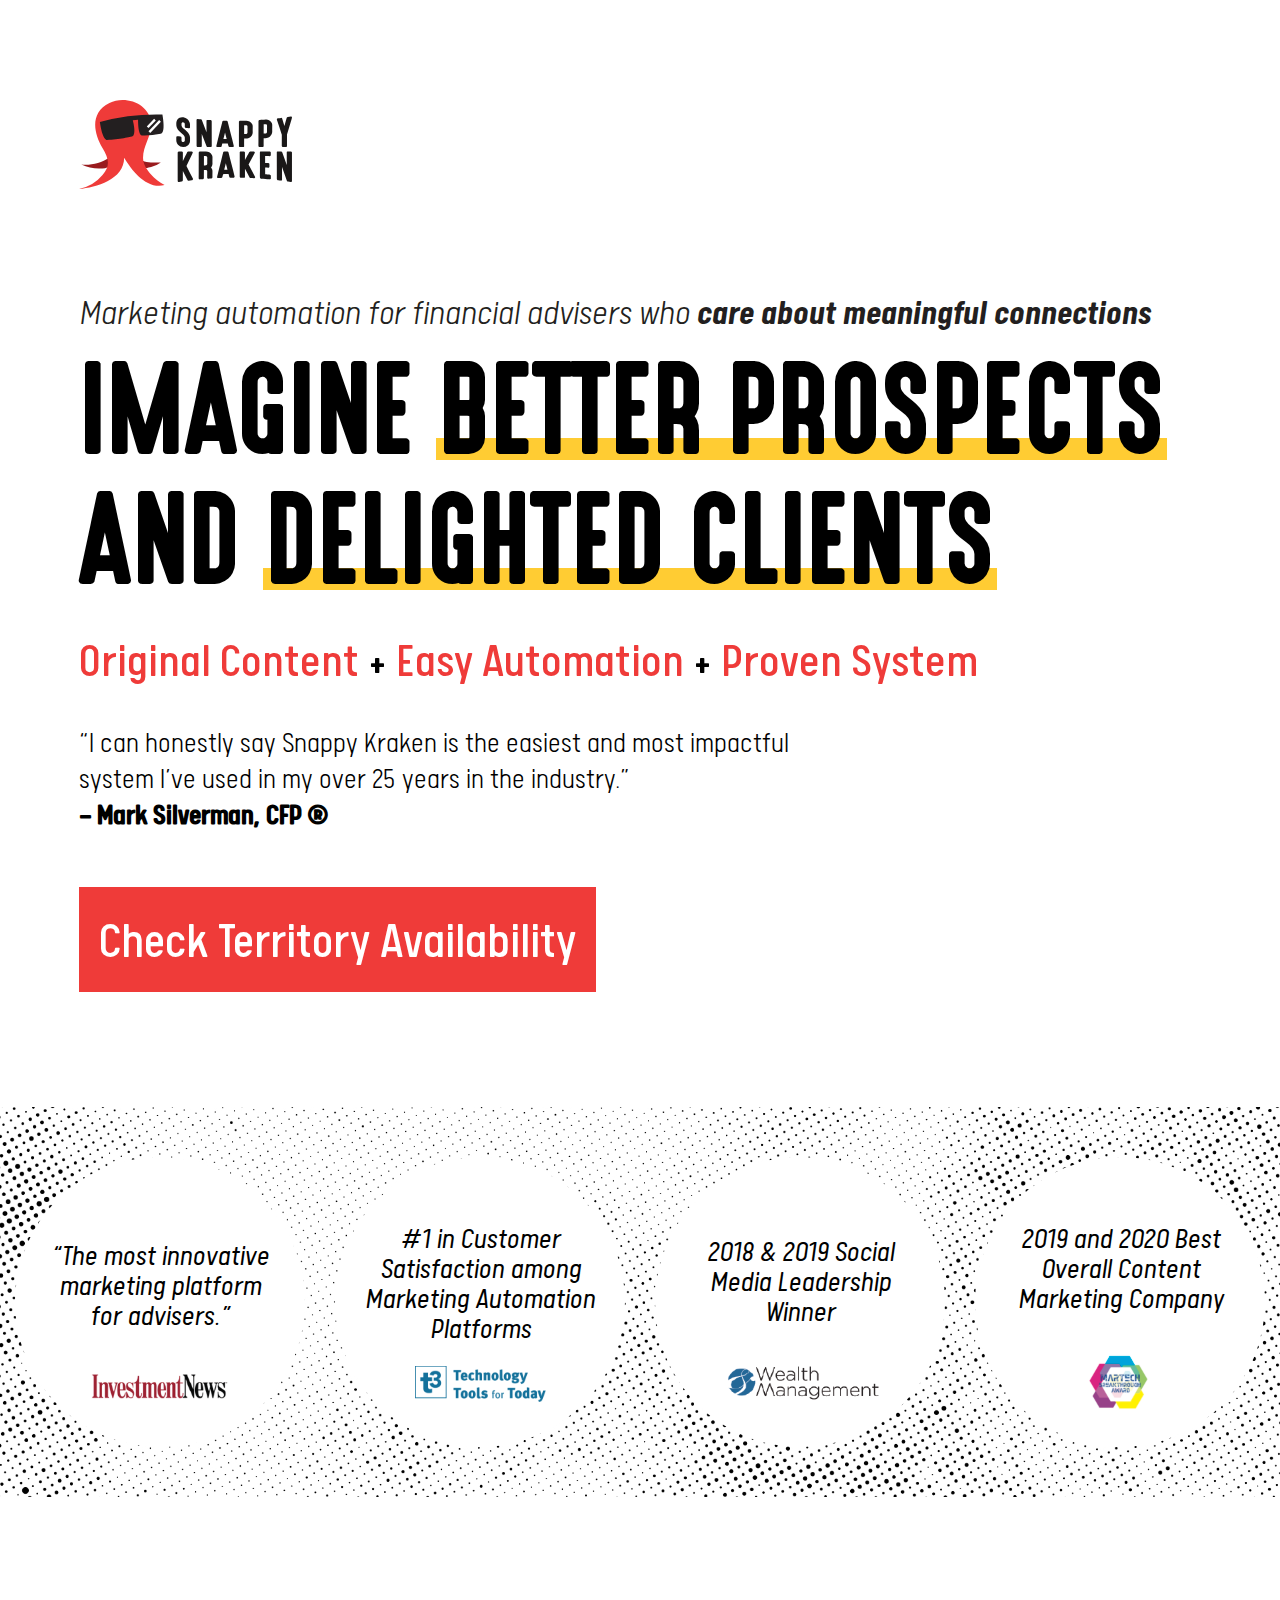
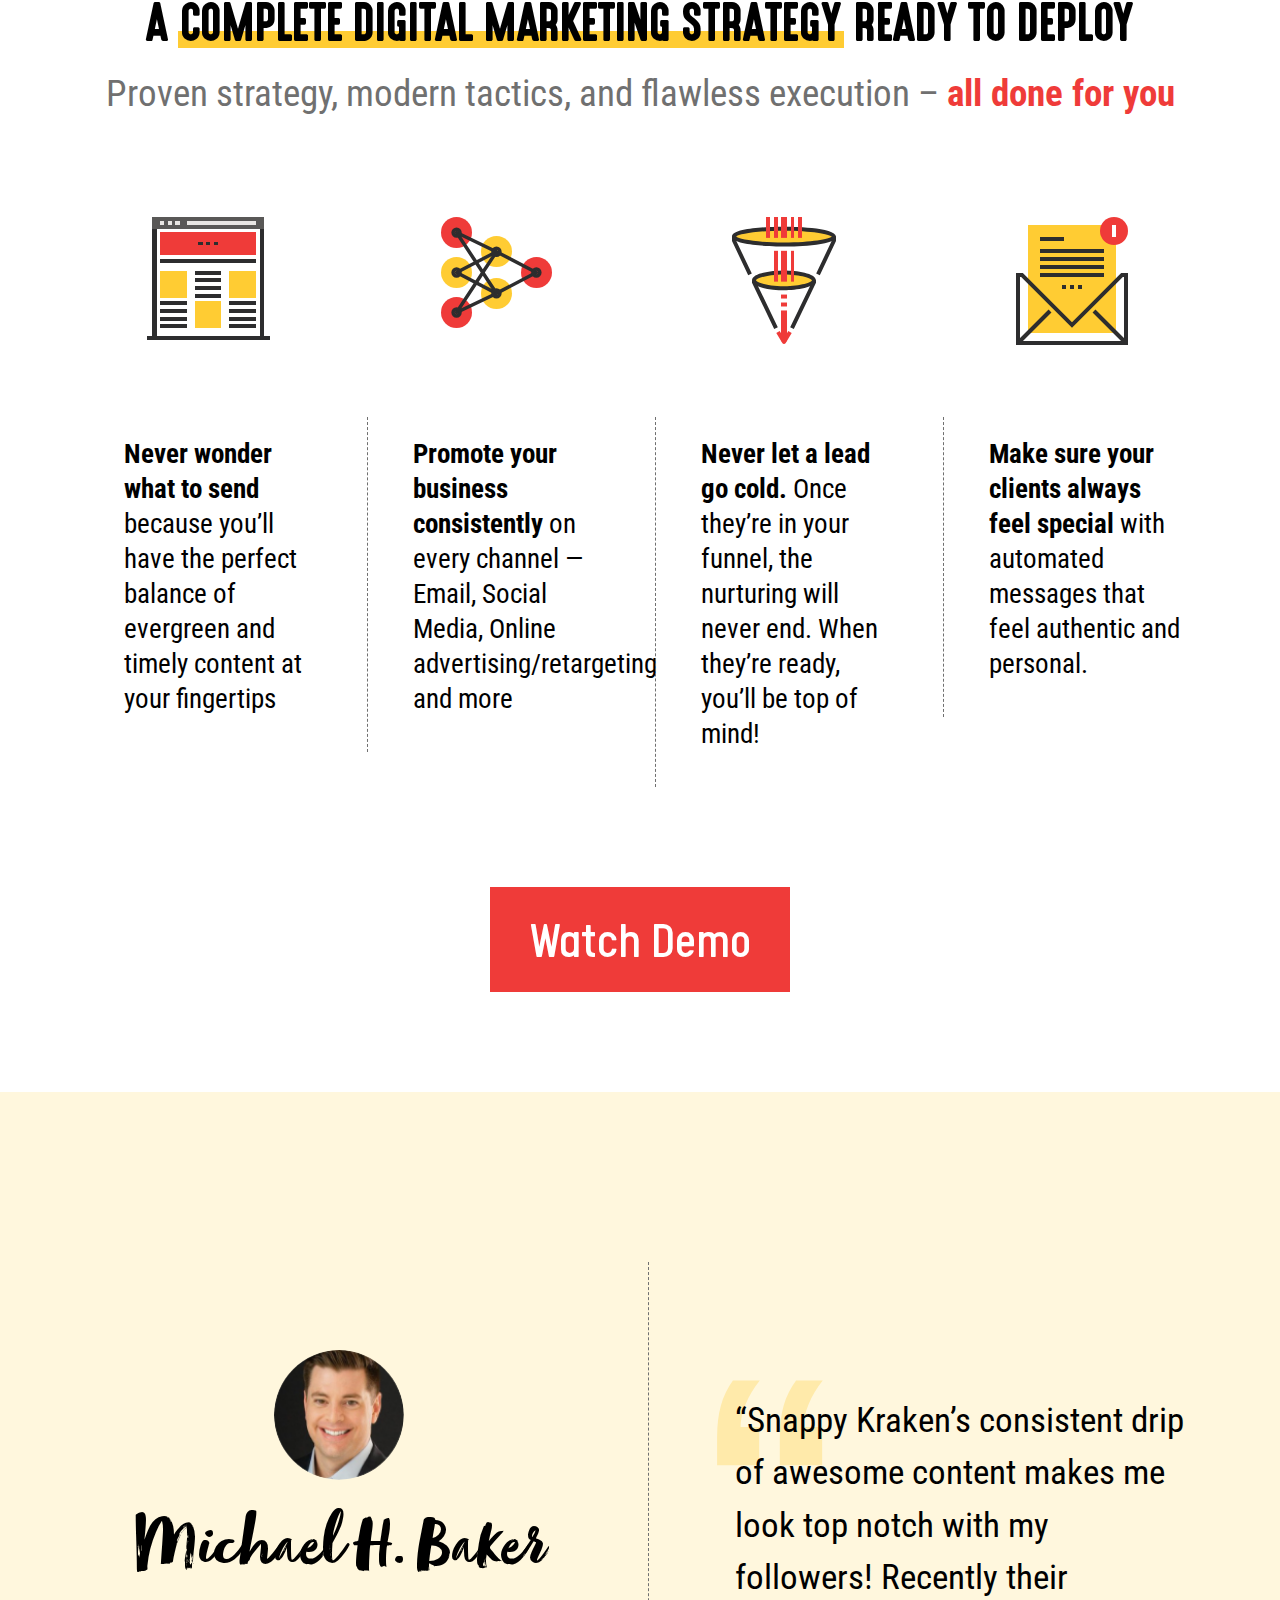
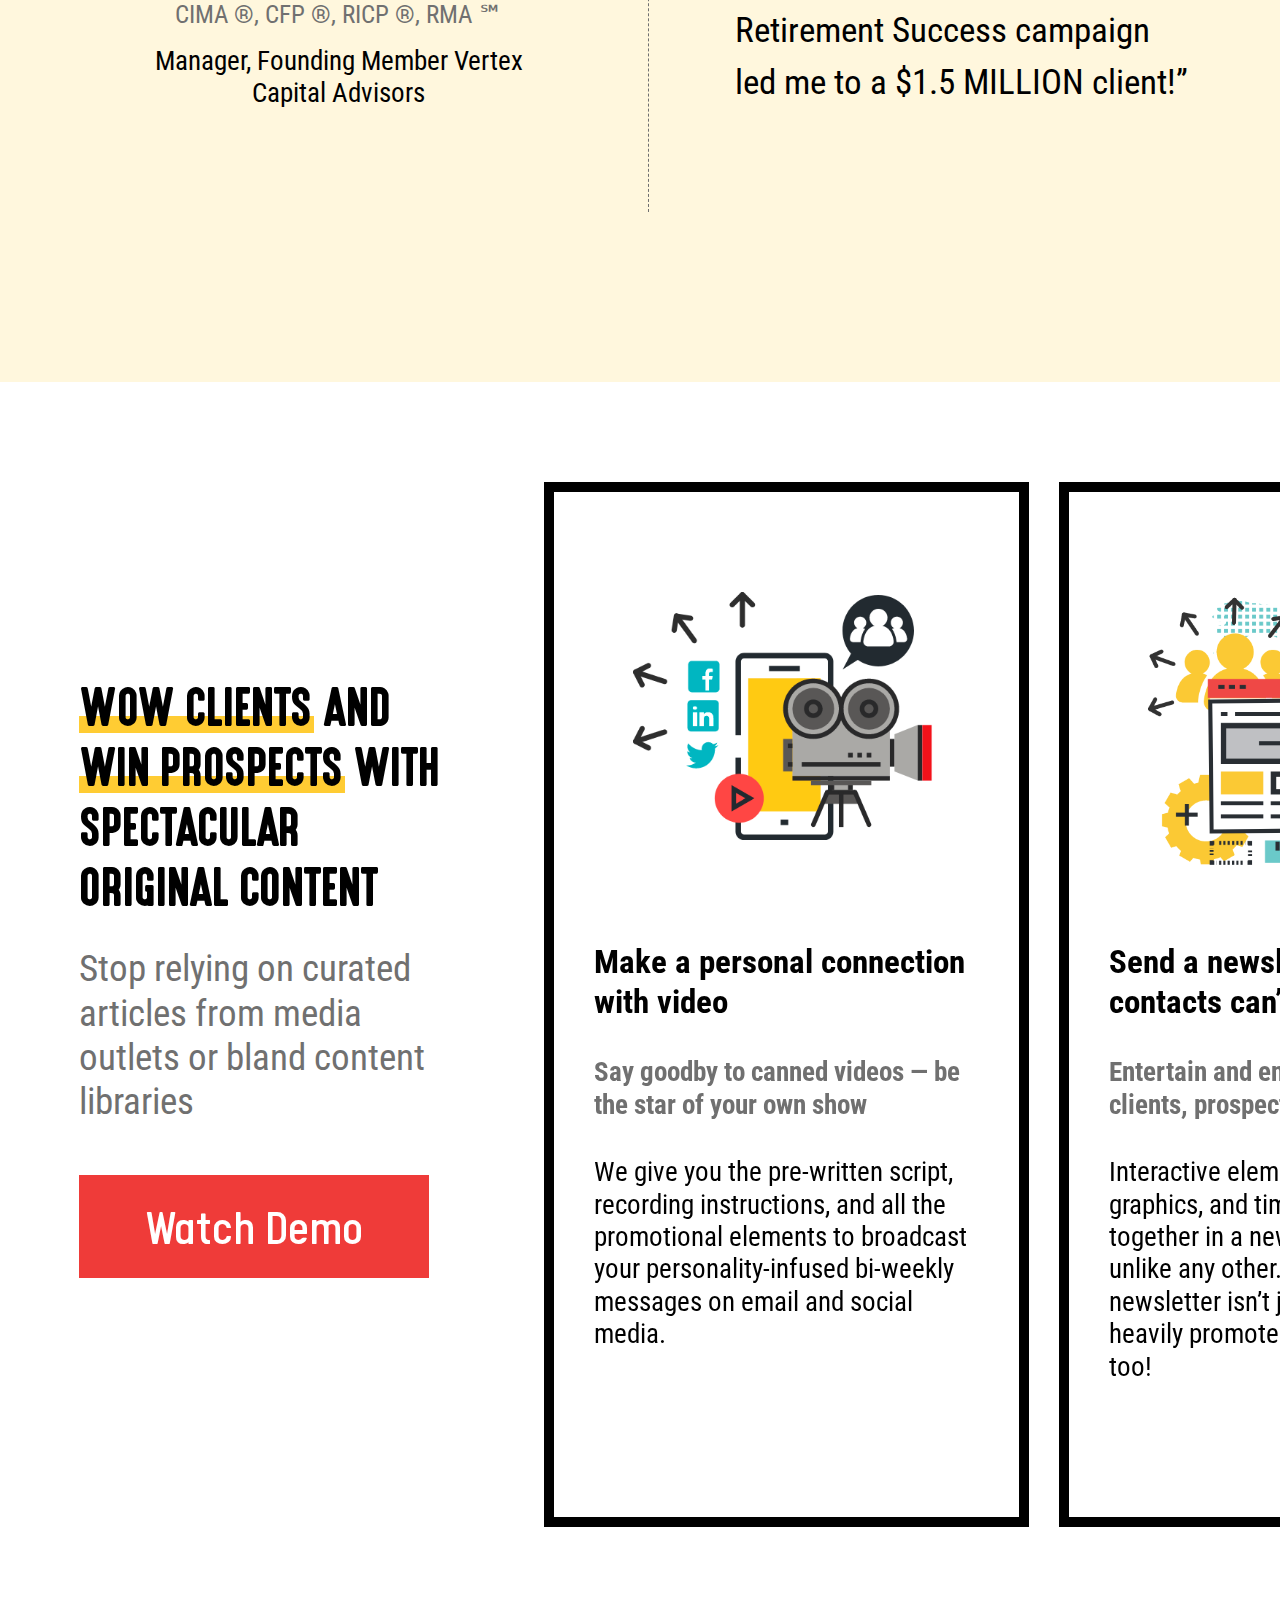
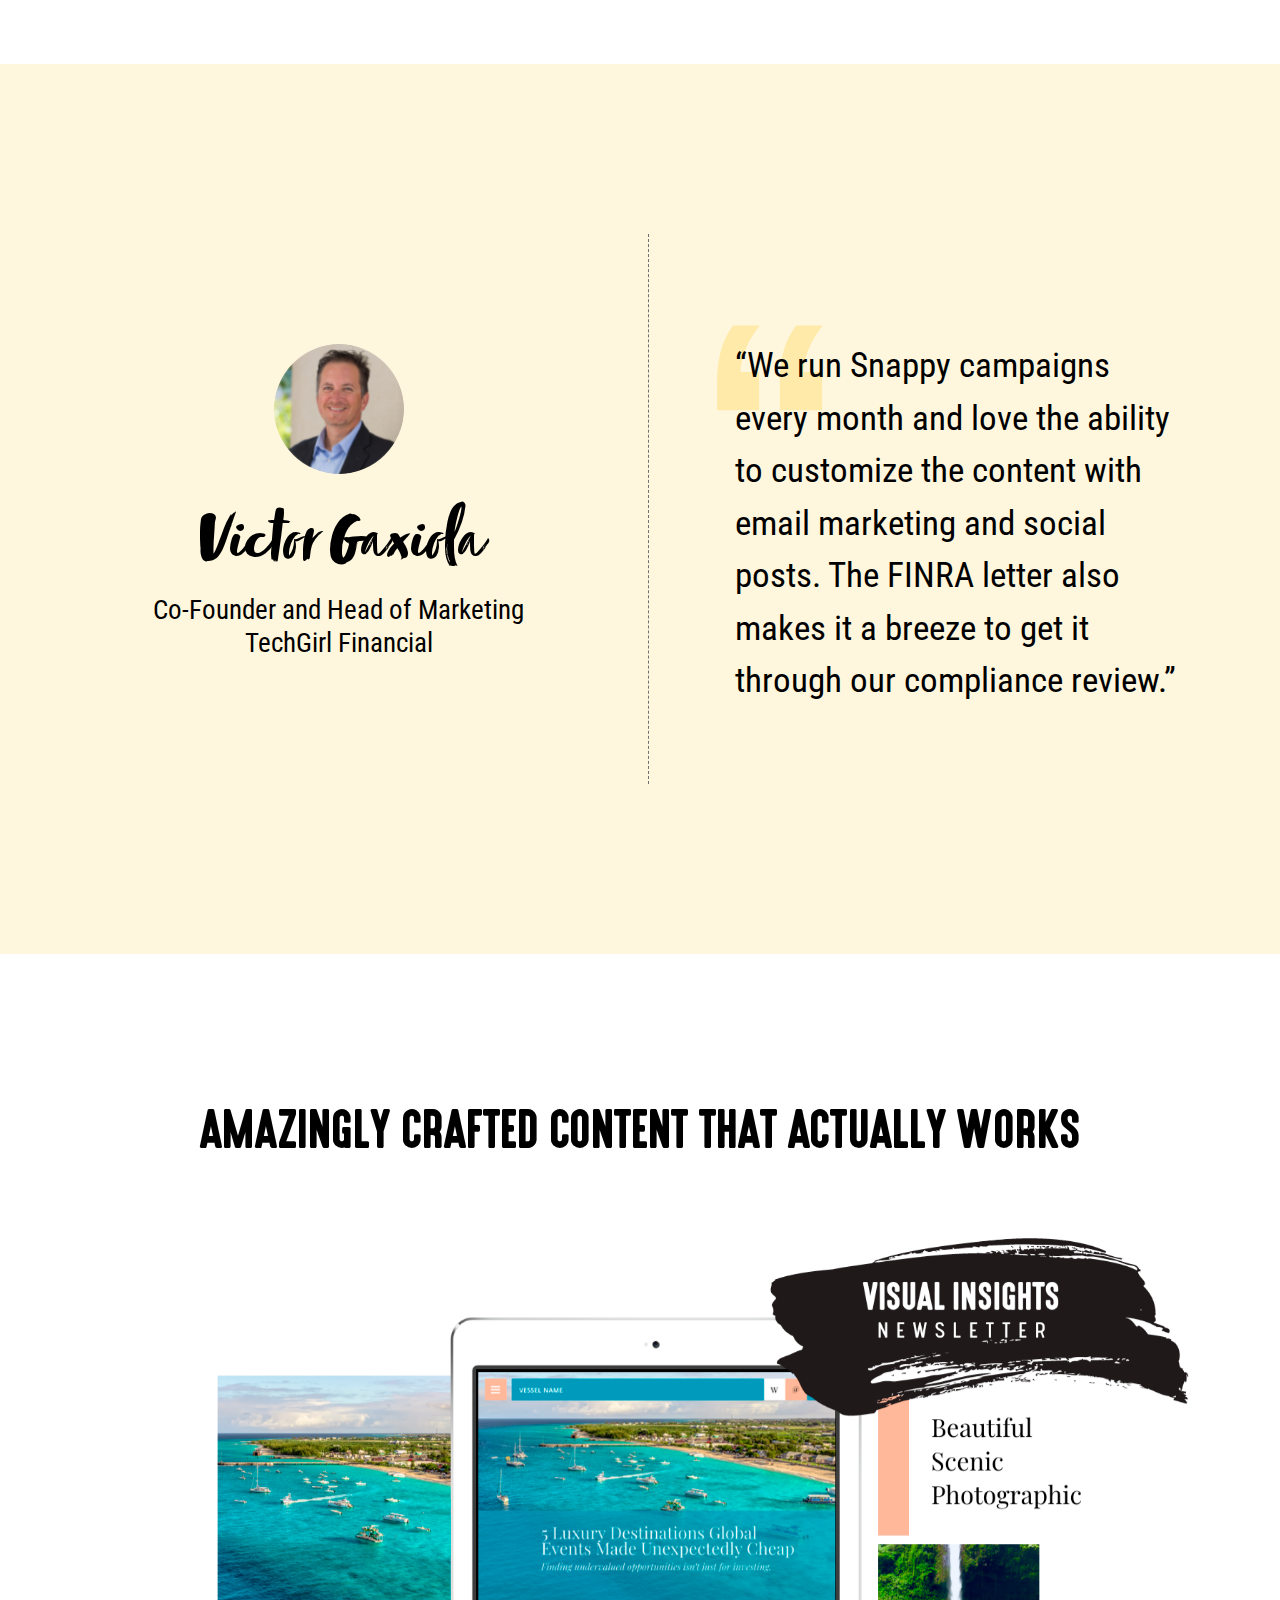
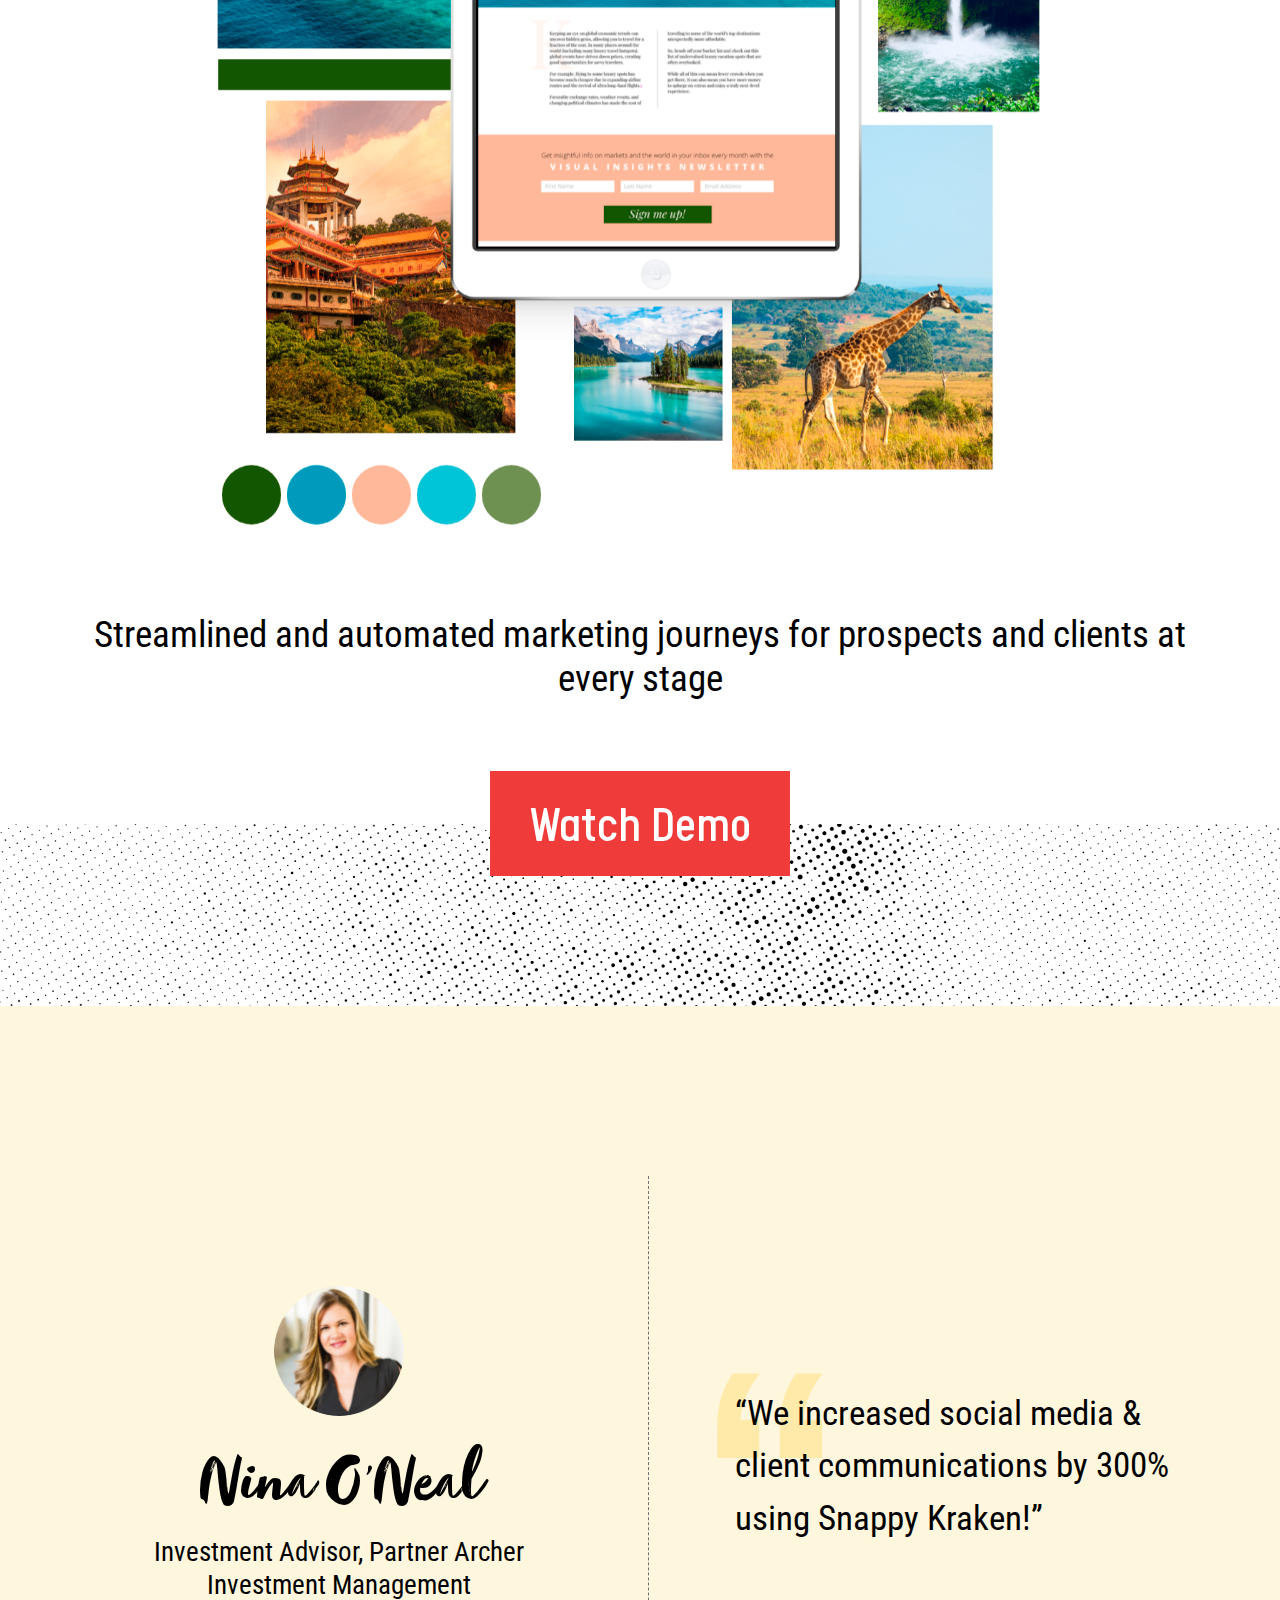
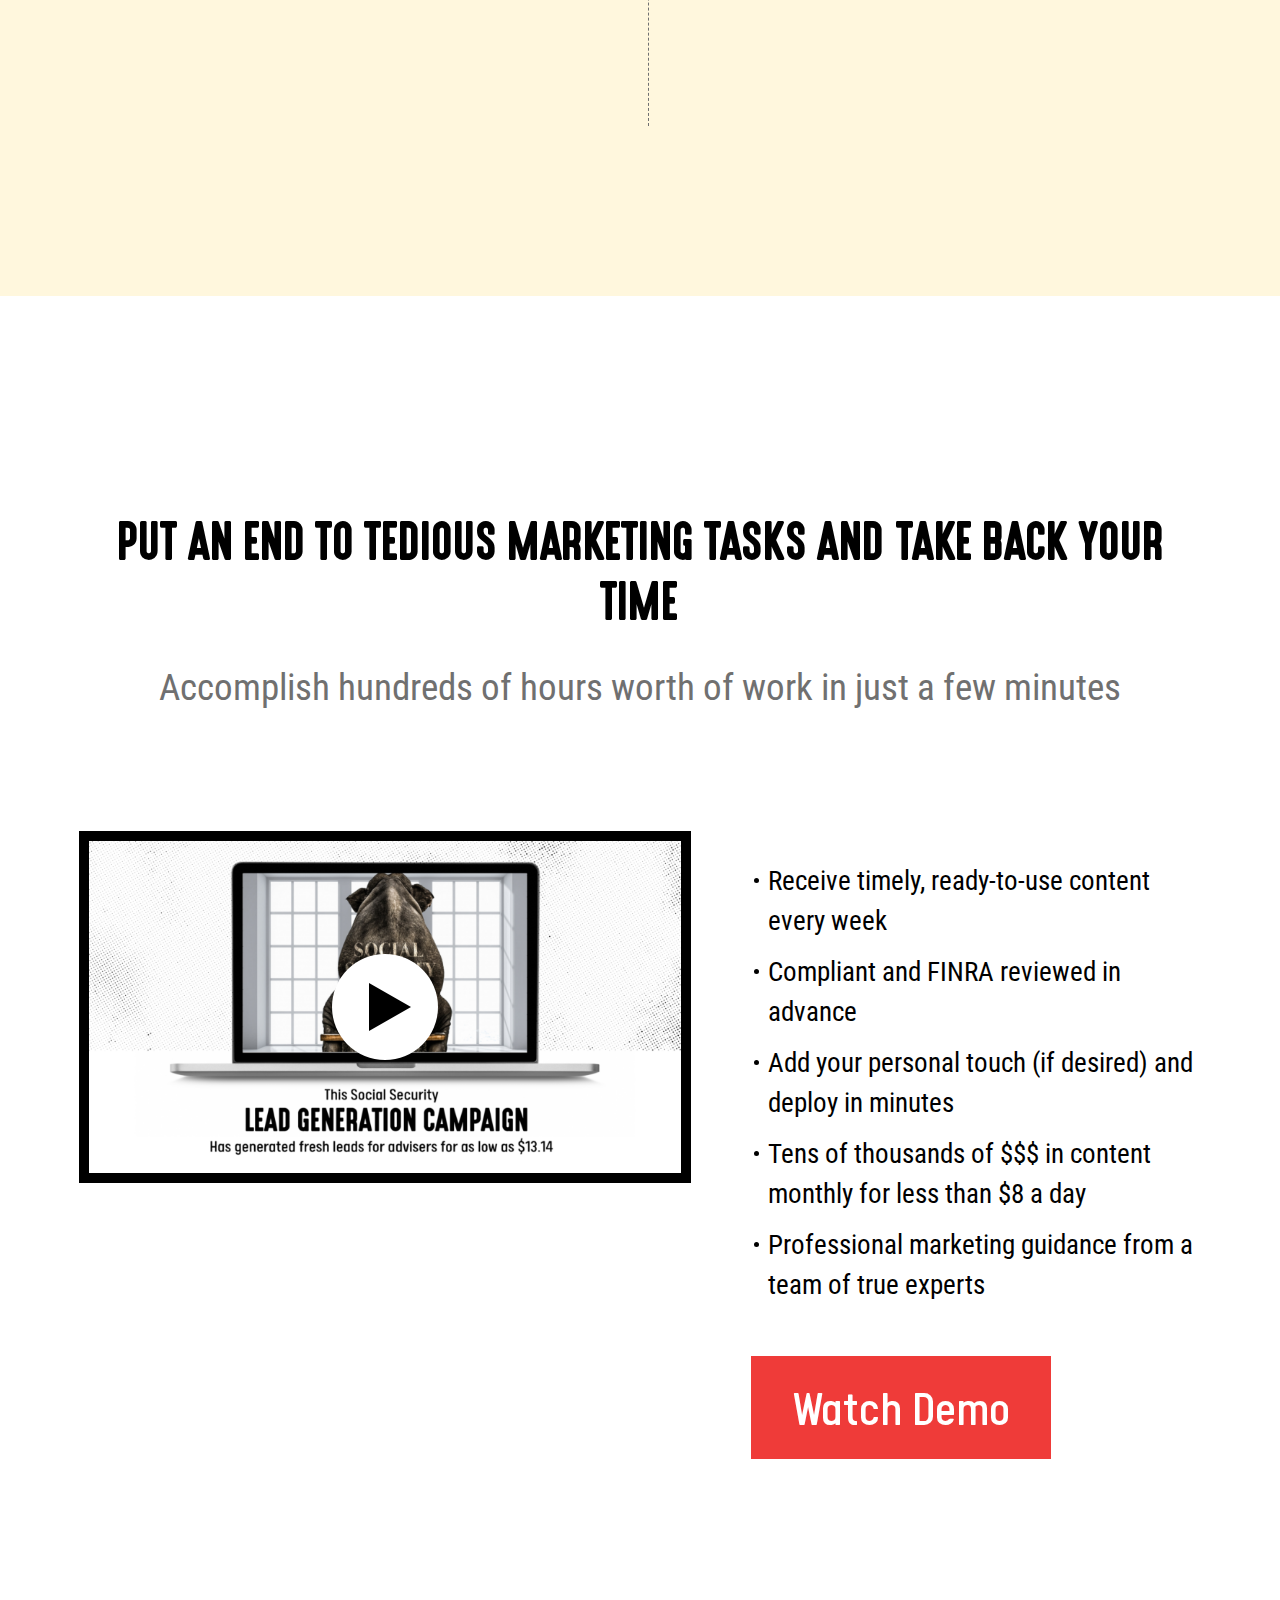
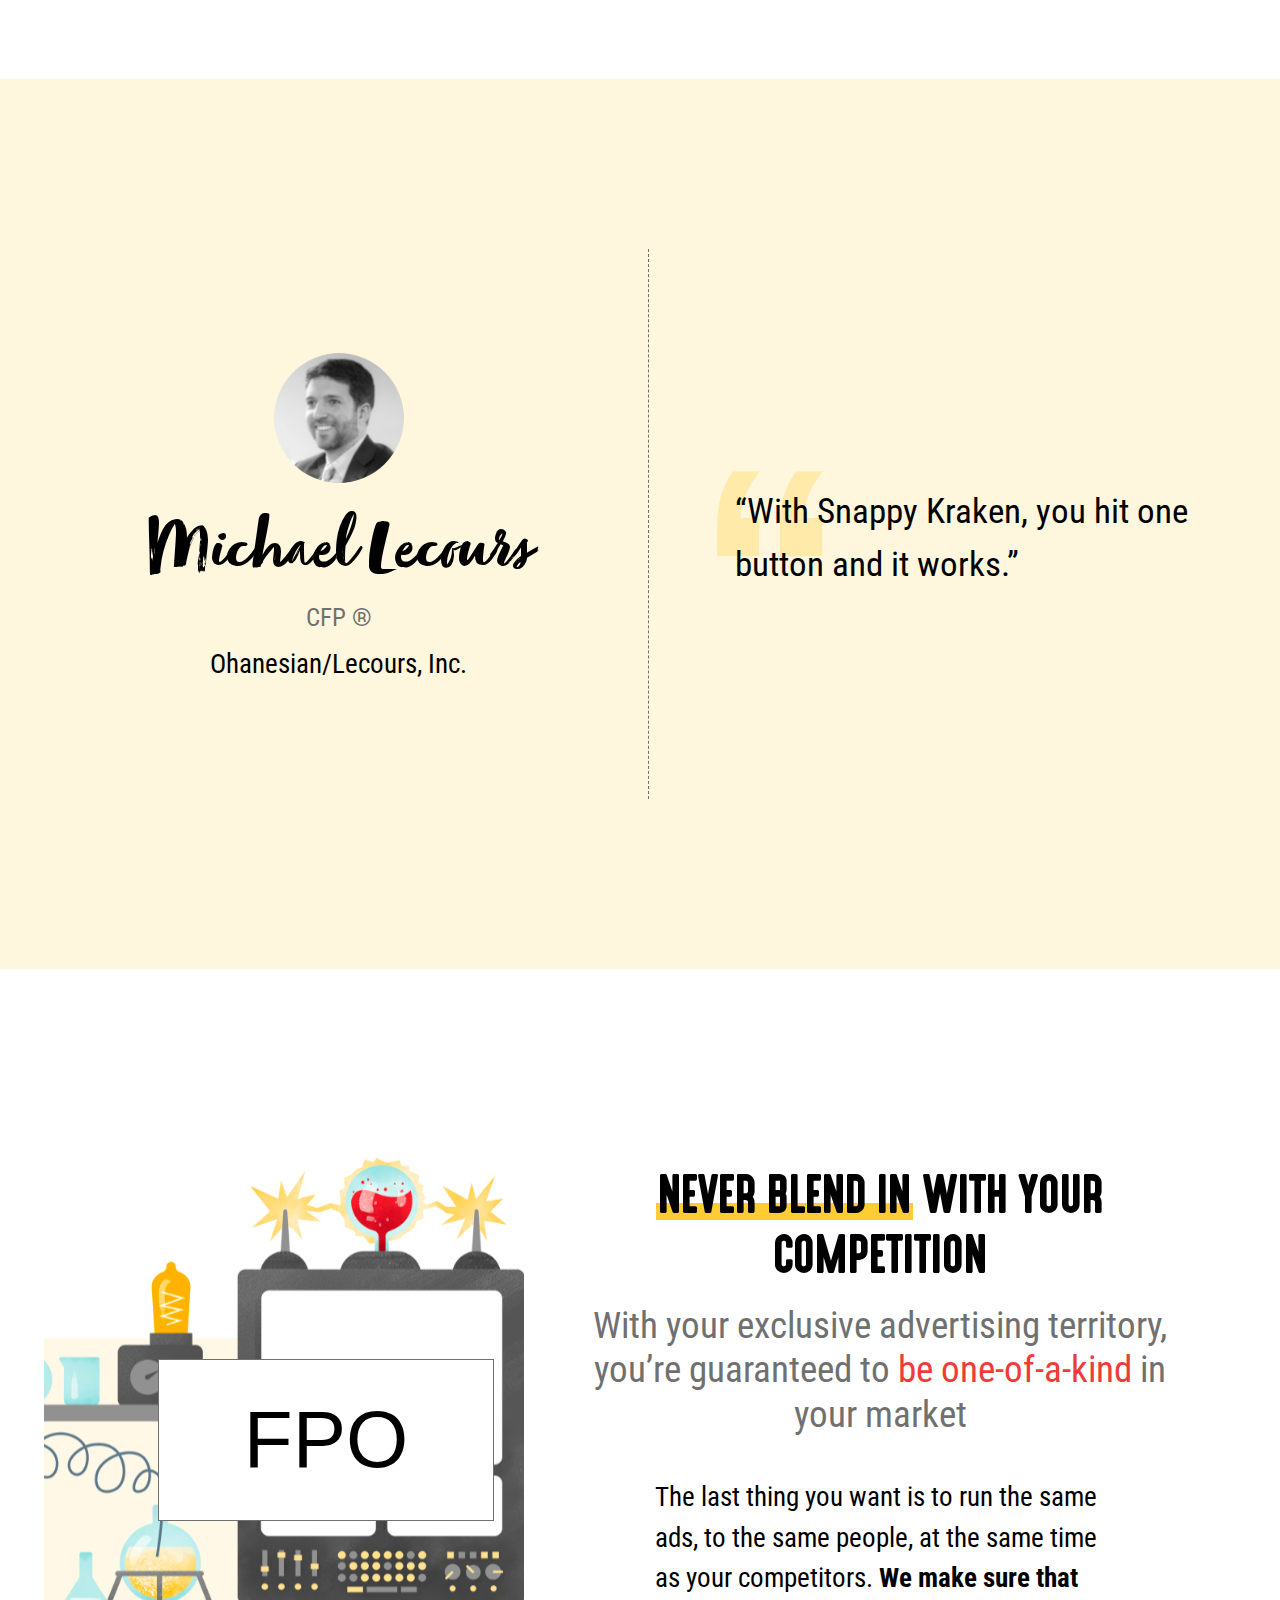
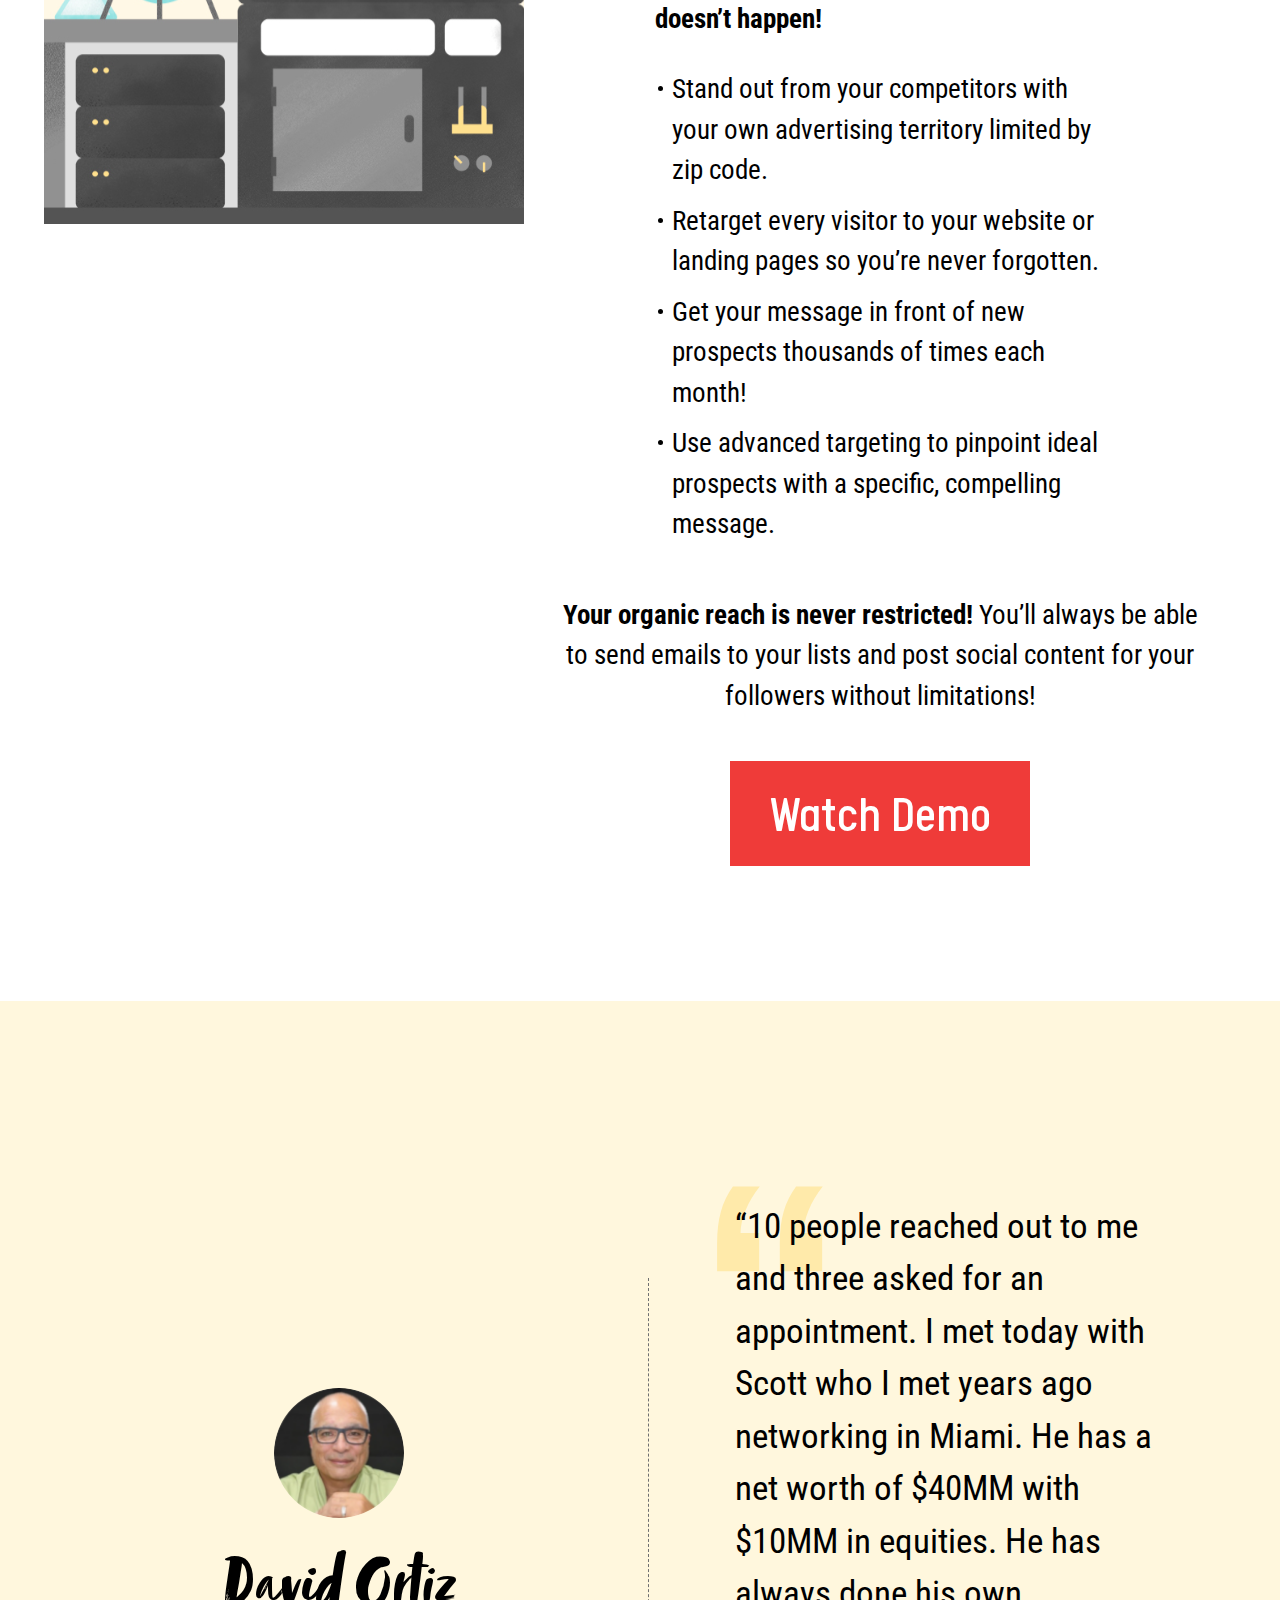
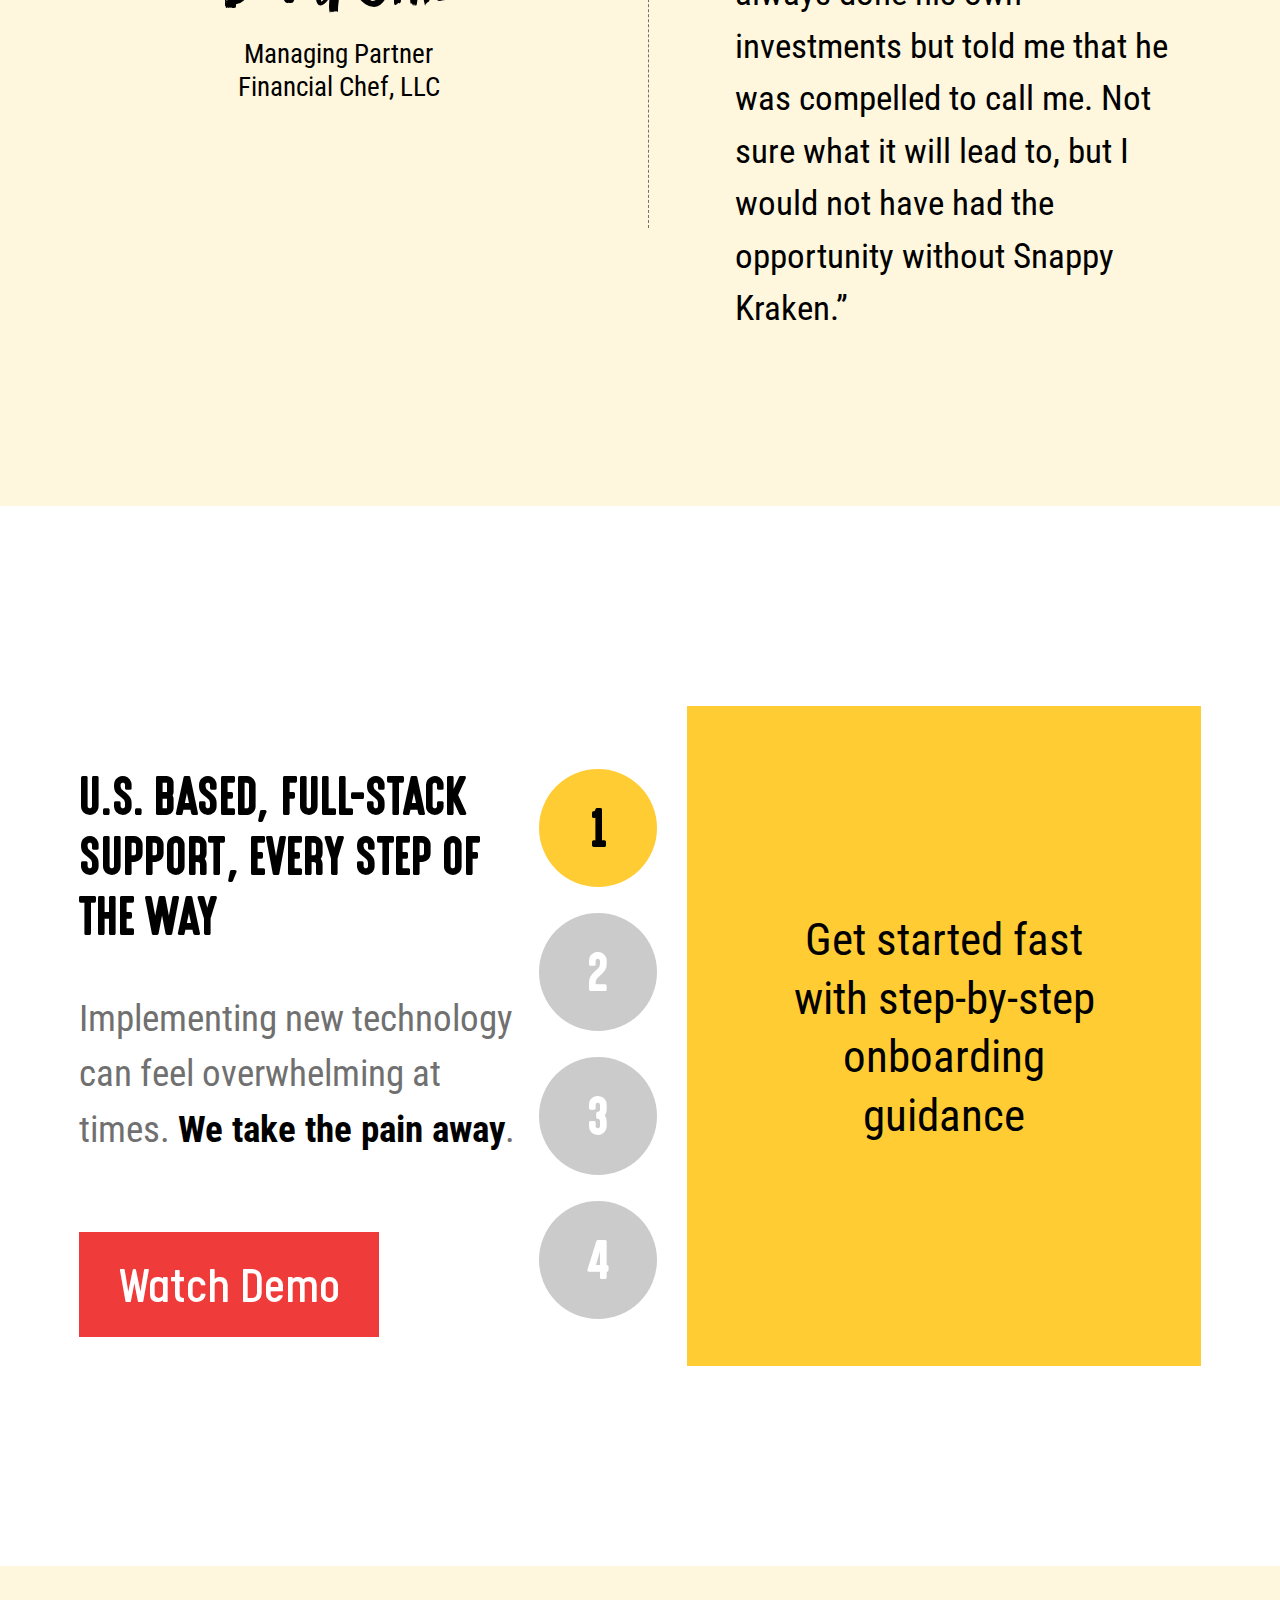
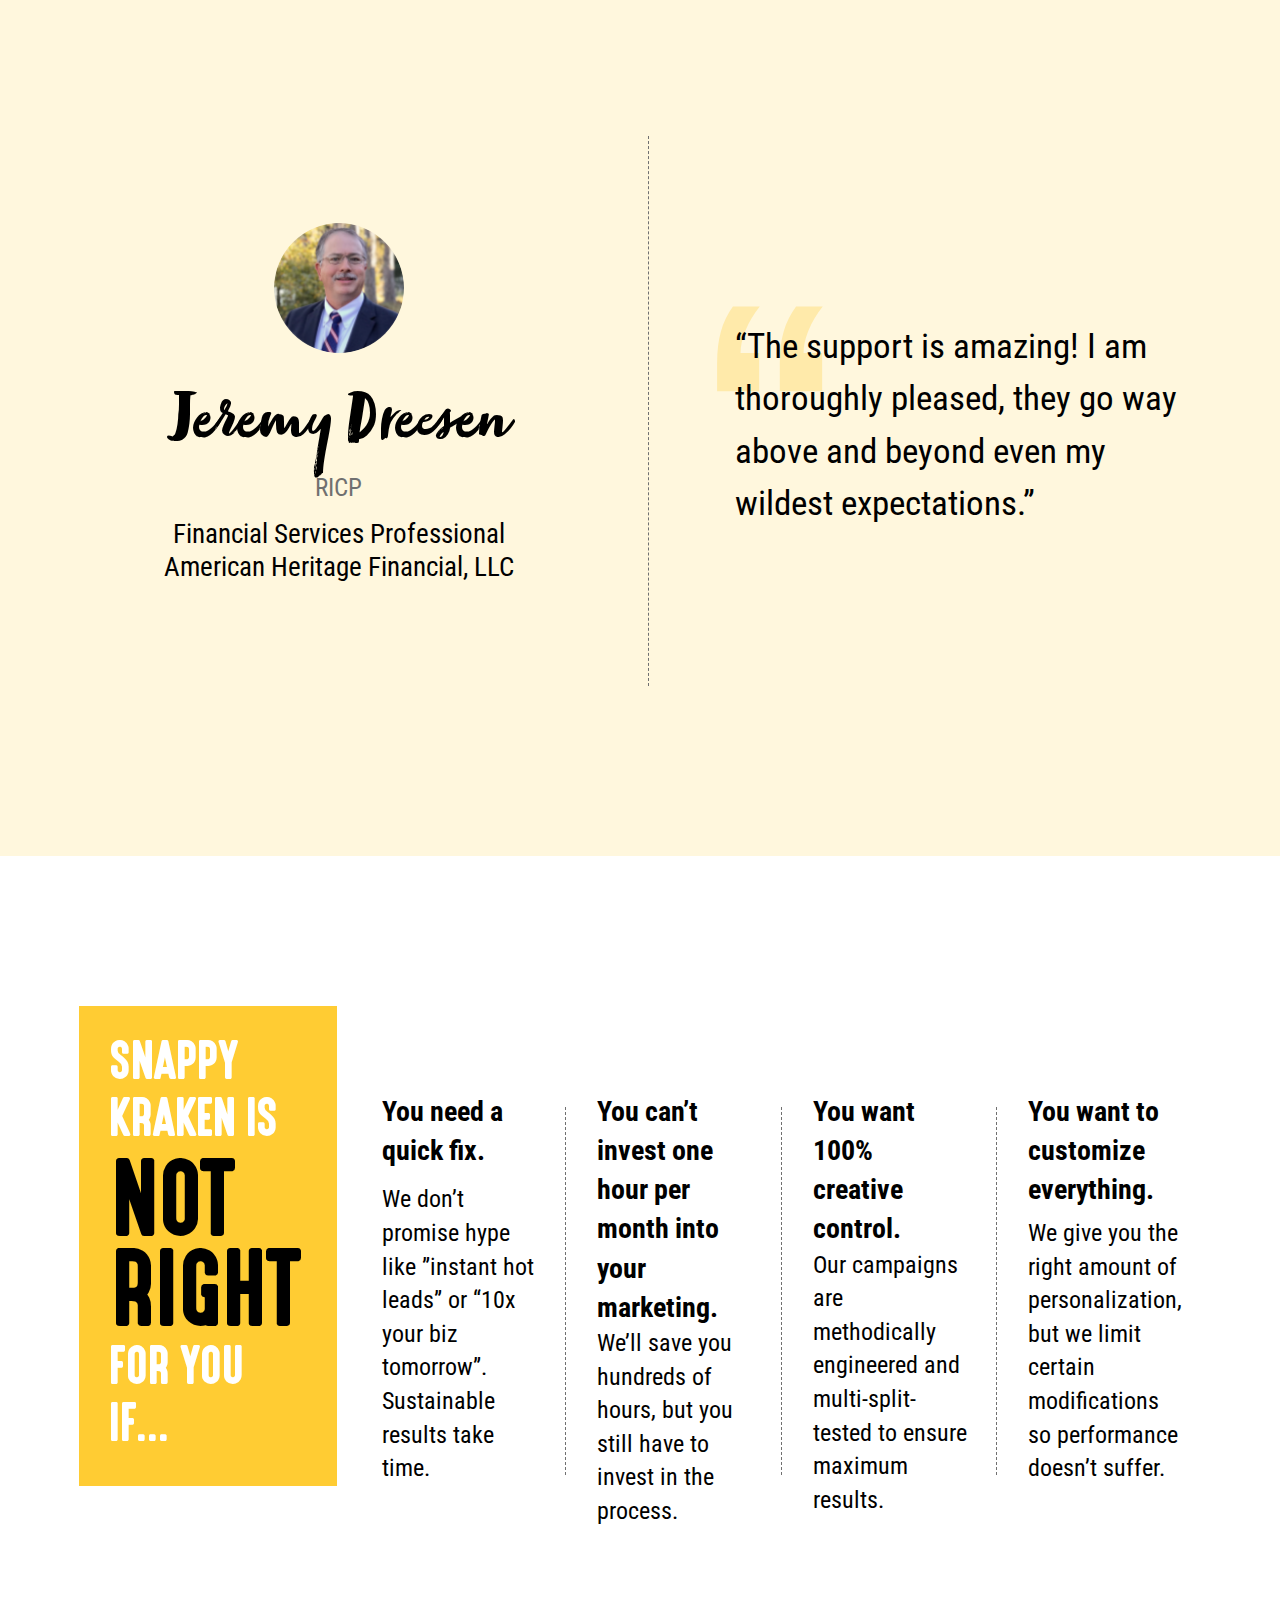
==== commit 65e63590: "update 2" ====
--- a/home.html
+++ b/home.html
@@ -13,7 +13,30 @@
 		<link rel="stylesheet" href="assets/css/main.css" media="screen" />
 		<link rel="stylesheet" href="assets/css/responsive.css" media="screen" />
 	</head>
-	<body>
+	<body class="home">
+
+
+		<!-- Modal -->
+		<div class="modal fade" id="ModalVideo" tabindex="-1" role="dialog"
+			aria-labelledby="ModalLabel" aria-hidden="true">
+			<div class="modal-dialog modal-lg" role="document">
+				<div class="modal-content">
+
+					<button type="button" class="close" data-dismiss="modal"
+						aria-label="Close">
+						<span aria-hidden="true">&times;</span>
+					</button>
+
+					<div class="modal-body">
+						<video controls autoplay muted>
+							<source src="assets/video/[FINAL]-Time-Lapse-Product-Video.mp4"
+								type="video/mp4">
+						</video>
+					</div>
+
+				</div>
+			</div>
+		</div>
 
 		<!-- Page -->
 		<div id="page">
@@ -25,6 +48,37 @@
 							src="assets/images/Snappy-logo.svg" alt="Snappy Kraken"></a>
 
 				</div>
+			</header>
+
+
+			<header class="header">
+
+				<a href="index.html" class="logo"><img
+						src="assets/images/android-chrome-512x512.png" alt="Snappy Kraken"></a>
+				<a href="#" class="sighin">SIGN IN</a>
+				<nav class="navbar navbar-expand-lg navbar-light">
+					<button class="navbar-toggler" type="button" data-toggle="collapse"
+						data-target="#navbarSupportedContent"
+						aria-controls="navbarSupportedContent" aria-expanded="false"
+						aria-label="Toggle navigation">
+						<span></span>
+						<span></span>
+						<span></span>
+					</button>
+
+					<div class="collapse navbar-collapse" id="navbarSupportedContent">
+						<ul class="navbar-nav mr-auto">
+							<li class="active"><a href="#">Home </a></li>
+							<li><a href="#">SUCCESS STORIES</a></li>
+							<li><a href="#">BLOG</a></li>
+							<li><a href="#">HOW WE COMPARE</a></li>
+							<li><a href="#">PRICING</a></li>
+						</ul>
+
+					</div>
+				</nav>
+
+				<div class="clearfix"></div>
 			</header>
 
 			<div id="content">
@@ -169,8 +223,8 @@
 						<div class="row">
 							<div class="col-md-5">
 								<div class="left-info">
-									<h2><span><em>Wow clients</em></span> and <span><em>win prospects</em></span>
-										with spectacular original content</h2>
+									<h2><span><em>Wow clients</em></span> and <br /> <span><em>win
+												prospects</em></span> with spectacular original content</h2>
 									<p>Stop relying on curated articles from media outlets or bland content
 										libraries
 									</p>
@@ -339,8 +393,8 @@
 						<div class="row">
 							<div class="col-lg-7 col-md-6">
 								<div class="video">
-									<a href="#"><img src="assets/images/timelapse-video-screencap.png"
-											alt=""></a>
+									<a href="#ModalVideo" data-toggle="modal"><img
+											src="assets/images/timelapse-video-screencap.png" alt=""></a>
 								</div>
 							</div>
 							<div class="col-lg-5 col-md-6">
--- a/assets/css/main.css
+++ b/assets/css/main.css
@@ -5,6 +5,7 @@
   src: url("../fonts/Calps-Regular.eot?#iefix") format("embedded-opentype"),
     url("../fonts/Calps-Regular.woff") format("woff"),
     url("../fonts/Calps-Regular.otf") format("otf"),
+    url("../fonts/Calps-Regular.ttf") format("truetype"),
     url("../fonts/Calps-Regular.svg#Calps-Regular") format("svg");
   font-weight: normal;
   font-style: normal;
@@ -16,6 +17,7 @@
   src: url("../fonts/Calps-Medium.eot?#iefix") format("embedded-opentype"),
     url("../fonts/Calps-Medium.woff") format("woff"),
     url("../fonts/Calps-Medium.otf") format("otf"),
+    url("../fonts/Calps-Medium.ttf") format("truetype"),
     url("../fonts/Calps-Medium.svg#Calps-Medium") format("svg");
   font-weight: 300;
   font-display: swap;
@@ -26,6 +28,7 @@
   src: url("../fonts/Calps-Light.eot?#iefix") format("embedded-opentype"),
     url("../fonts/Calps-Light.woff") format("woff"),
     url("../fonts/Calps-Light.otf") format("otf"),
+    url("../fonts/Calps-Light.ttf") format("truetype"),
     url("../fonts/Calps-Light.svg#Calps-Light") format("svg");
   font-weight: 300;
   font-display: swap;
@@ -36,6 +39,7 @@
   src: url("../fonts/Calps-LightItalic.eot?#iefix") format("embedded-opentype"),
     url("../fonts/Calps-LightItalic.woff") format("woff"),
     url("../fonts/Calps-LightItalic.otf") format("otf"),
+    url("../fonts/Calps-LightItalic.ttf") format("truetype"),
     url("../fonts/Calps-LightItalic.svg#Calps-LightItalic") format("svg");
   font-weight: 300;
   font-style: italic;
@@ -47,6 +51,7 @@
   src: url("../fonts/Calps-BoldItalic.eot?#iefix") format("embedded-opentype"),
     url("../fonts/Calps-BoldItalic.woff") format("woff"),
     url("../fonts/Calps-BoldItalic.otf") format("otf"),
+    url("../fonts/Calps-BoldItalic.ttf") format("truetype"),
     url("../fonts/Calps-BoldItalic.svg#Calps-BoldItalic") format("svg");
   font-weight: 300;
   font-style: italic;
@@ -59,6 +64,7 @@
       format("embedded-opentype"),
     url("../fonts/Calps-SemiLightItalic.woff") format("woff"),
     url("../fonts/Calps-SemiLightItalic.otf") format("otf"),
+    url("../fonts/Calps-SemiLightItalic.ttf") format("truetype"),
     url("../fonts/Calps-SemiLightItalic.svg#Calps-SemiLightItalic")
       format("svg");
   font-weight: 300;
@@ -71,17 +77,7 @@
   src: url("../fonts/HighVoltage.eot?#iefix") format("embedded-opentype"),
     url("../fonts/HighVoltage.woff") format("woff"),
     url("../fonts/HighVoltage.otf") format("otf"),
-    url("../fonts/HighVoltage.svg#HighVoltage") format("svg");
-  font-weight: normal;
-  font-style: normal;
-  font-display: swap;
-}
-@font-face {
-  font-family: "HighVoltage";
-  src: url("../fonts/HighVoltage.eot");
-  src: url("../fonts/HighVoltage.eot?#iefix") format("embedded-opentype"),
-    url("../fonts/HighVoltage.woff") format("woff"),
-    url("../fonts/HighVoltage.otf") format("otf"),
+    url("../fonts/HighVoltage.ttf") format("truetype"),
     url("../fonts/HighVoltage.svg#HighVoltage") format("svg");
   font-weight: normal;
   font-style: normal;
@@ -238,7 +234,7 @@
 #footer {
 }
 
-.btn {
+a.btn {
   border-radius: 0px;
   -webkit-border-radius: 0px;
   -moz-border-radius: 0px;
@@ -260,10 +256,10 @@
   margin: 0 auto;
   line-height: 160%;
 }
-.btn.black {
+a.btn.black {
   background: #231f20;
 }
-.btn:hover {
+a.btn:hover {
   text-decoration: none;
   opacity: 0.8;
 }
@@ -311,6 +307,7 @@
   text-align: center;
   text-transform: uppercase;
 }
+
 #content h1 {
   font-size: 140px;
   text-align: left;
@@ -540,9 +537,15 @@
   margin: 30px 0 50px 17px;
   list-style: none;
 }
+#content .list ul ul {
+  margin: 10px 0 10px 40px;
+}
 #content .list ul li {
   position: relative;
   margin-bottom: 10px;
+}
+#content .list ul ul li {
+  margin-bottom: 0;
 }
 #content .list ul li:before {
   content: "";
@@ -668,7 +671,7 @@
 .slider .owl-dots {
   width: 118px;
   position: absolute;
-  left: -40px;
+  left: -20px;
   top: 50px;
 }
 .slider .owl-dots button {
@@ -807,7 +810,9 @@
   max-width: 1000px;
 }
 .guarantee {
-  background: url("../images/halftone-2.png") no-repeat center top;
+  background: url("../images/halftone-2.png") no-repeat left center;
+  -webkit-background-size: 100% auto;
+  background-size: 100% auto;
   text-align: center;
   padding-top: 30px;
 }
@@ -983,3 +988,340 @@
 #content .img-slider .container {
   text-align: center;
 }
+
+.pricing {
+  margin-bottom: 50px;
+}
+#content .pricing h1 {
+  font-size: 90px;
+  text-align: center;
+  margin-bottom: 100px;
+}
+#content .pricing h3,
+#content .pricing h2 {
+  text-align: left;
+}
+#content .pricing .opt {
+  font-family: "Zooja";
+  font-size: 50px;
+  margin-top: -20px;
+}
+.box-indent {
+  width: 56%;
+}
+.box-indent.right {
+  float: right;
+}
+#content .pricing .container {
+  position: relative;
+}
+.center-img {
+  position: absolute;
+  left: 0;
+  top: 200px;
+  right: 0;
+  height: 80%;
+  width: 2px;
+  margin: 0 auto;
+  border-left: 1px dashed #707070;
+}
+.center-img img {
+  height: 207px;
+  position: absolute;
+  left: -110px;
+  top: 350px;
+}
+#content .title {
+  position: relative;
+  text-align: center;
+  margin: 100px 0 30px;
+  border-top: 1px solid #707070;
+}
+#content .title h3 {
+  font-size: 35px;
+  text-transform: uppercase;
+  color: #000;
+  font-weight: 700;
+  display: inline-block;
+  padding: 10px 30px;
+  background: #fff;
+  top: -35px;
+  position: relative;
+}
+#content .title h3 em {
+  font-weight: 400;
+  text-transform: none;
+}
+.price-box {
+  background: #cbcbcb;
+  border: 1px solid #707070;
+  margin: 0 20px;
+  text-align: center;
+  padding: 30px;
+  min-height: 316px;
+  cursor: pointer;
+  position: relative;
+}
+.price-box.selected,
+.price-box .price-box {
+  background: #ffcc33;
+  border: 7px solid #000;
+}
+#content .price-box h4 {
+  font-family: "Roboto Condensed", sans-serif;
+  font-weight: 700;
+  font-size: 30px;
+  padding-bottom: 10px;
+  margin: 0 auto 40px;
+  width: 70%;
+  border-bottom: 1px solid #707070;
+}
+#content .price-box p {
+  font-family: "Roboto Condensed", sans-serif;
+  font-weight: 700;
+  font-size: 30px;
+  text-transform: uppercase;
+  line-height: 120%;
+}
+
+#content .price-box p strong {
+  display: block;
+  font-size: 88px;
+  margin-bottom: 30px;
+}
+#content .price-box p sup {
+  font-size: 30px;
+  top: -32px;
+  left: -3px;
+  position: relative;
+}
+.options .container {
+  max-width: 1100px;
+}
+
+.btn-default {
+  background: #ef3b39 !important;
+  border: none;
+}
+.btn-primary {
+  background: #ffcc33 !important;
+  border: none;
+}
+
+.toggle.btn {
+  min-width: 95px;
+  min-height: 49px;
+}
+.input {
+  margin: -55px auto -45px;
+}
+.toggle.ios,
+.toggle-on.ios,
+.toggle-off.ios {
+  border-radius: 27px;
+}
+.toggle.ios .toggle-handle {
+  border-radius: 50%;
+  background: #fff !important;
+}
+
+.toggle-handle {
+  width: 45px;
+  height: 45px;
+  -webkit-box-shadow: 0px 0px 5px 0px rgba(0, 0, 0, 0.11);
+  -moz-box-shadow: 0px 0px 5px 0px rgba(0, 0, 0, 0.11);
+  box-shadow: 0px 0px 5px 0px rgba(0, 0, 0, 0.11);
+}
+.ios label.btn {
+  text-transform: uppercase;
+  font-size: 16px;
+  color: #000;
+  padding: 0 13px !important;
+  font-family: "Roboto Condensed", sans-serif;
+  text-align: left;
+}
+
+.ios.off label.btn {
+  color: #fff;
+  text-align: right;
+}
+
+.toggle-handle {
+  position: absolute;
+  right: 52%;
+  top: 2px;
+  -webkit-transition: all 1s;
+  -moz-transition: all 1s;
+  -ms-transition: all 1s;
+  -o-transition: all 1s;
+  transition: all 1s;
+}
+.off .toggle-handle {
+  right: auto;
+  left: 52%;
+}
+.toggle-handle.btn-lg {
+  width: 45px;
+}
+
+.ios.btn,
+.ios .btn {
+  padding: 0 !important;
+}
+.toggle-group * {
+  -webkit-transition: all 1s;
+  -moz-transition: all 1s;
+  -ms-transition: all 1s;
+  -o-transition: all 1s;
+  transition: all 1s;
+}
+
+.total-in {
+  width: 530px;
+  margin: -60px auto 0;
+  text-align: center;
+}
+.total-in p {
+  font-size: 23px;
+}
+.total-in label {
+  font-weight: 700;
+  font-size: 25px;
+  display: block;
+  text-transform: uppercase;
+}
+.total-in input {
+  width: 109px;
+  padding: 7px;
+  text-align: center;
+  border: 1px solid #707070;
+  font-size: 30px;
+  font-weight: 700;
+}
+.total-in .price-box {
+  margin-top: 50px;
+  margin-bottom: 80px;
+}
+#content .total-in .price-box .large {
+  padding: 70px 0;
+}
+#content .total-in .price-box .large p strong {
+  font-size: 136px;
+}
+#content .select {
+  font-size: 33px;
+  font-weight: 700;
+  background: #000;
+  color: #fff;
+  margin: 450px auto 40px;
+  padding: 30px 10px 20px;
+  text-align: center;
+  width: 638px;
+}
+#content .boxes3 .price-box {
+  min-height: 193px;
+  padding: 70px 20px;
+  margin-bottom: 40px;
+}
+#content .boxes3 .price-box p {
+  margin: 0;
+}
+#content .boxes3 .price-box p strong {
+  font-size: 75px;
+  margin: 0;
+}
+.price-box .price-box {
+  z-index: 77;
+  position: absolute;
+  top: -482px;
+  width: 530px;
+
+  left: -155px;
+}
+.price-box .price-box:after {
+  position: absolute;
+  left: 0;
+  right: 0;
+  margin: 0 auto;
+  width: 68px;
+  height: 48px;
+  content: "";
+  bottom: -44px;
+  background: url("../images/yellow.png") no-repeat left top;
+  -webkit-background-size: 100% auto;
+  background-size: 100% auto;
+}
+#content .boxes3 .price-box .price-box p strong {
+  font-size: 88px;
+  margin-bottom: 20px;
+}
+#content .boxes3 .price-box .price-box {
+  padding: 40px 20px;
+  margin-bottom: 0;
+}
+#content .price-box .price-box h4 {
+  width: 78%;
+  margin-bottom: 50px;
+  padding-bottom: 40px;
+}
+.logo {
+  float: left;
+  margin-right: 20px;
+  margin-top: 7px;
+}
+.logo img {
+  height: 60px;
+}
+.header {
+  padding: 25px 30px !important;
+  background: #231f20;
+  margin-bottom: 100px;
+}
+.sighin {
+  float: right;
+  font-size: 24px;
+  color: #000;
+  background: #fff;
+  padding: 18px 30px;
+}
+.navbar ul {
+  font-size: 24px;
+  margin-top: 10px;
+}
+.navbar ul a {
+  color: #fff;
+  margin-right: 70px;
+  text-transform: uppercase;
+}
+.navbar ul a:hover,
+.navbar ul .active a {
+  text-decoration: none;
+  color: #ef3b39;
+}
+.home .header {
+  display: none;
+  -webkit-transition: all 0.3s;
+  -moz-transition: all 0.3s;
+  -ms-transition: all 0.3s;
+  -o-transition: all 0.3s;
+  transition: all 0.3s;
+}
+.header.smaller {
+  display: block;
+  z-index: 777;
+  position: fixed;
+  width: 100%;
+  left: 0;
+  top: 0;
+  background: rgba(35, 31, 32, 0.9);
+}
+.modal-body video {
+  width: 100% !important;
+}
+.modal-lg {
+  max-width: 65%;
+}
+button,
+.owl-dot {
+  outline: none !important;
+}
--- a/assets/css/responsive.css
+++ b/assets/css/responsive.css
@@ -55,7 +55,7 @@
   .indent-text {
     width: 70%;
   }
-  .btn {
+  a.btn {
     width: 300px;
   }
   #content .reviews.large p {
@@ -98,6 +98,9 @@
   }
   .in-box-img {
     height: 350px;
+  }
+  .box-indent {
+    width: 76%;
   }
 }
 @media screen and (max-width: 1390px) {
@@ -135,7 +138,7 @@
   #content h3 {
     font-size: 28px;
   }
-  .btn,
+  a.btn,
   #content .with-carousel .btn,
   .holder .btn {
     font-size: 32px;
@@ -218,6 +221,9 @@
     font-size: 36px;
     line-height: 77px;
   }
+  .options .container {
+    max-width: 90%;
+  }
   #content .section p {
     font-size: 26px;
   }
@@ -228,6 +234,9 @@
     padding: 0 70px;
     height: 480px;
   }
+  .navbar ul a {
+    margin-right: 30px;
+  }
   .small-boxes {
     padding: 100px 0 0;
   }
@@ -269,6 +278,66 @@
   }
 }
 @media screen and (max-width: 992px) {
+  .navbar ul {
+    font-size: 18px;
+    margin-top: 10px;
+  }
+  .sighin {
+    font-size: 18px;
+    padding: 10px;
+  }
+  .logo {
+    margin-top: 0;
+    position: absolute;
+    left: 10px;
+    top: 12px;
+  }
+  .navbar {
+    padding: 0;
+    text-align: left;
+  }
+  .header {
+    padding: 20px !important;
+  }
+  .navbar ul {
+    margin-top: 56px;
+  }
+  .navbar ul li {
+    padding: 10px 0;
+  }
+  .navbar ul li a {
+    display: block;
+  }
+  .navbar-toggler {
+    position: absolute;
+    right: 20px;
+    top: 15px;
+    padding: 0;
+    width: 25px;
+  }
+  .navbar-toggler span {
+    display: block;
+    background: #fff;
+    width: 100%;
+    height: 3px;
+    margin-bottom: 4px;
+  }
+  .price-box {
+    margin: 0;
+  }
+  #content .price-box p,
+  #content .price-box h4 {
+    font-size: 24px;
+  }
+  #content .total-in .price-box .large p strong {
+    font-size: 88px;
+  }
+  #content .total-in .price-box .large {
+    padding: 30px 0;
+  }
+  #content .price-box p strong {
+    font-size: 60px;
+  }
   .in-box {
     height: 890px;
   }
@@ -344,6 +413,12 @@
     -webkit-background-size: 16px auto;
     background-size: 16px auto;
     background-position: 17px center;
+  }
+  #content .top-box h1 {
+    font-size: 71px;
+  }
+  #content .top-box h1 span::before {
+    bottom: 31px;
   }
   #content .list ul {
     margin-top: 0;
@@ -589,7 +664,7 @@
     width: 228px;
   }
   .in-box {
-    height: auto;
+    height: 590px;
     padding: 0 0 40px;
     text-align: center;
   }
@@ -684,7 +759,7 @@
     width: 100%;
   }
   .fpo .container {
-    max-width: 100%;
+    max-width: 90%;
     padding: 0;
   }
   .fpo {
@@ -723,6 +798,7 @@
   }
   .slider .owl-dots {
     top: 0;
+    left: -40px;
   }
   .slider {
     margin-top: 40px;
@@ -880,8 +956,98 @@
   #content .img-slider h3 {
     margin: 30px 0;
   }
+
+  #content .pricing h1 {
+    font-size: 60px;
+    margin-bottom: 50px;
+  }
+  .box-indent {
+    width: 100%;
+    margin-bottom: 50px;
+  }
+
+  #content .pricing .list ul {
+    width: auto;
+    margin: 0;
+  }
+  .center-img {
+    display: none;
+  }
+  #content .title {
+    margin: 50px 0;
+  }
+  #content .title h3 {
+    font-size: 22px;
+    top: -25px;
+  }
+  .price-box {
+    margin-bottom: 20px;
+  }
+  #content .price-box p {
+    margin-top: 20px;
+  }
+  .total-in {
+    width: 100%;
+  }
+  .total-in p {
+    font-size: 18px;
+  }
+  .input {
+    margin: -50px 0 0;
+  }
+  .price-box .price-box {
+    top: -460px;
+    width: 50%;
+
+    left: 0;
+  }
+  #content .boxes3 .price-box .price-box {
+    padding: 30px 10px;
+  }
+  #content .select {
+    width: 100%;
+    margin-top: 20px;
+    padding-top: 20px;
+  }
+  #content .boxes3 .price-box p {
+    margin-bottom: 0px;
+  }
+  #content .boxes3 .price-box .price-box p {
+    margin-bottom: 40px;
+    font-size: 18px;
+  }
+  #content .price-box .price-box h4 {
+    padding-bottom: 20px;
+  }
+  #content .boxes3 .price-box .price-box p strong {
+    font-size: 50px;
+  }
+  #content .top-box h1 {
+    font-size: 31px;
+  }
+  #content .top-box h1 span::before {
+    bottom: 15px;
+  }
+  .btn {
+    line-height: 110% !important;
+  }
+  #content .top-box p {
+    display: none;
+  }
+  .modal {
+    padding-right: 0 !important;
+  }
+  .modal-lg {
+    max-width: 100%;
+  }
+  /*end 767*/
 }
 
+@media screen and (max-width: 500px) {
+  .in-box {
+    height: 680px;
+  }
+}
 @media screen and (max-width: 350px) {
   .g-box {
     width: 320px;
@@ -893,4 +1059,16 @@
     margin-top: 15px;
     margin-bottom: 28px;
   }
+  #content .top-box h1 {
+    font-size: 27px;
+  }
+  #content .top-box h1 span::before {
+    bottom: 12px;
+  }
+  .in-box {
+    height: 780px;
+  }
+  #content h2 {
+    font-size: 25px;
+  }
 }
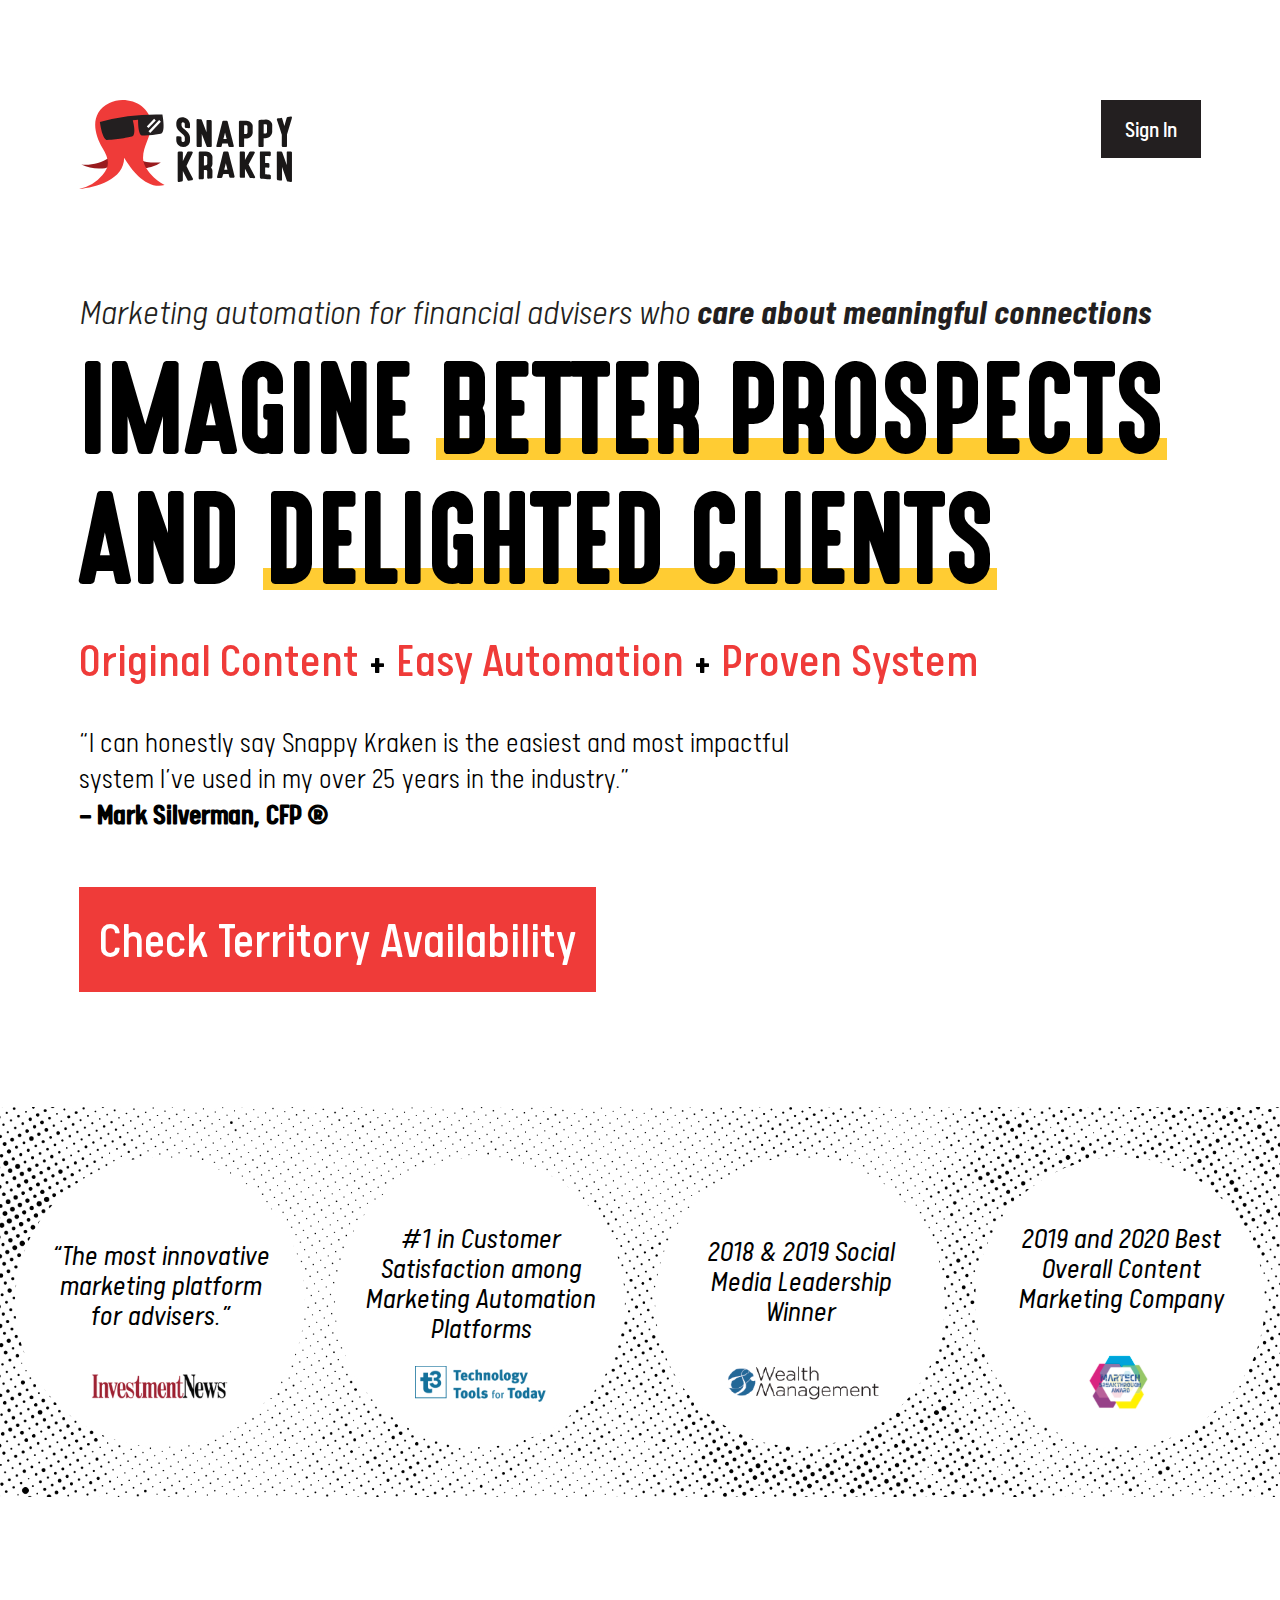
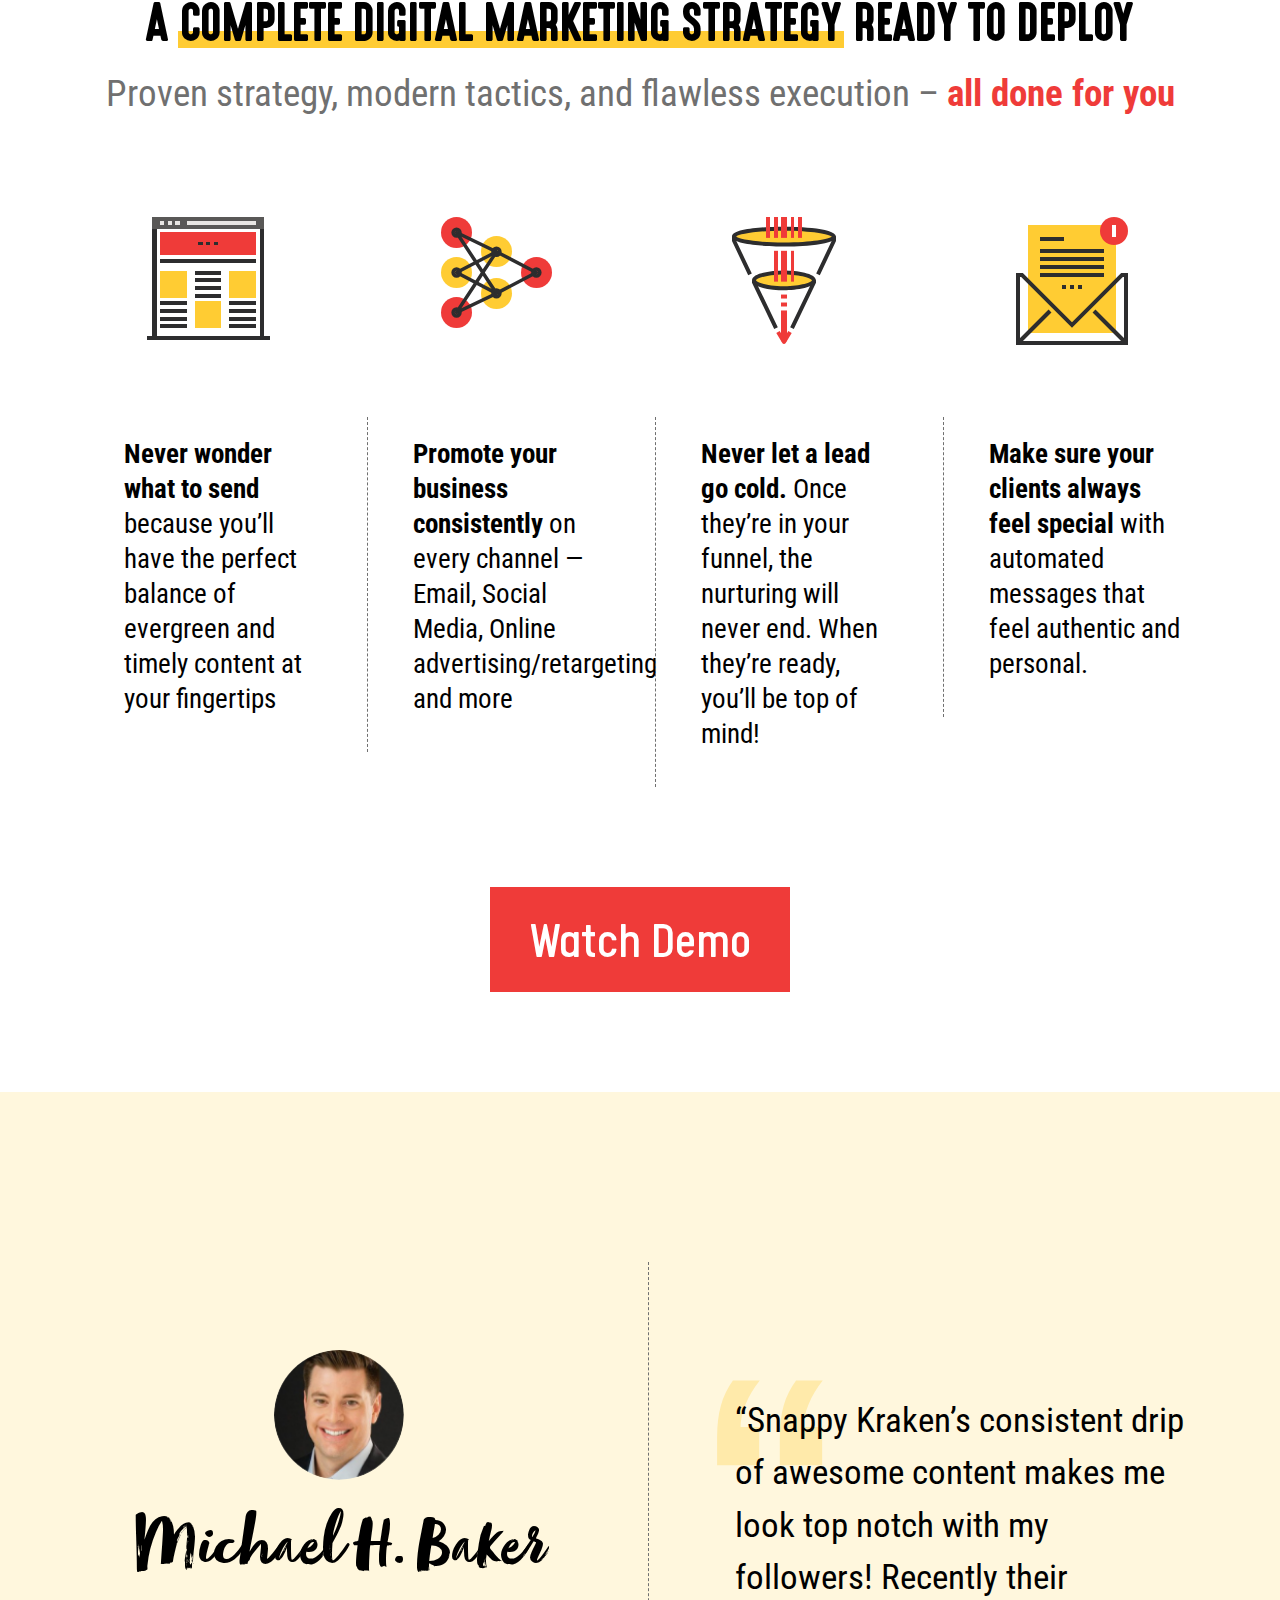
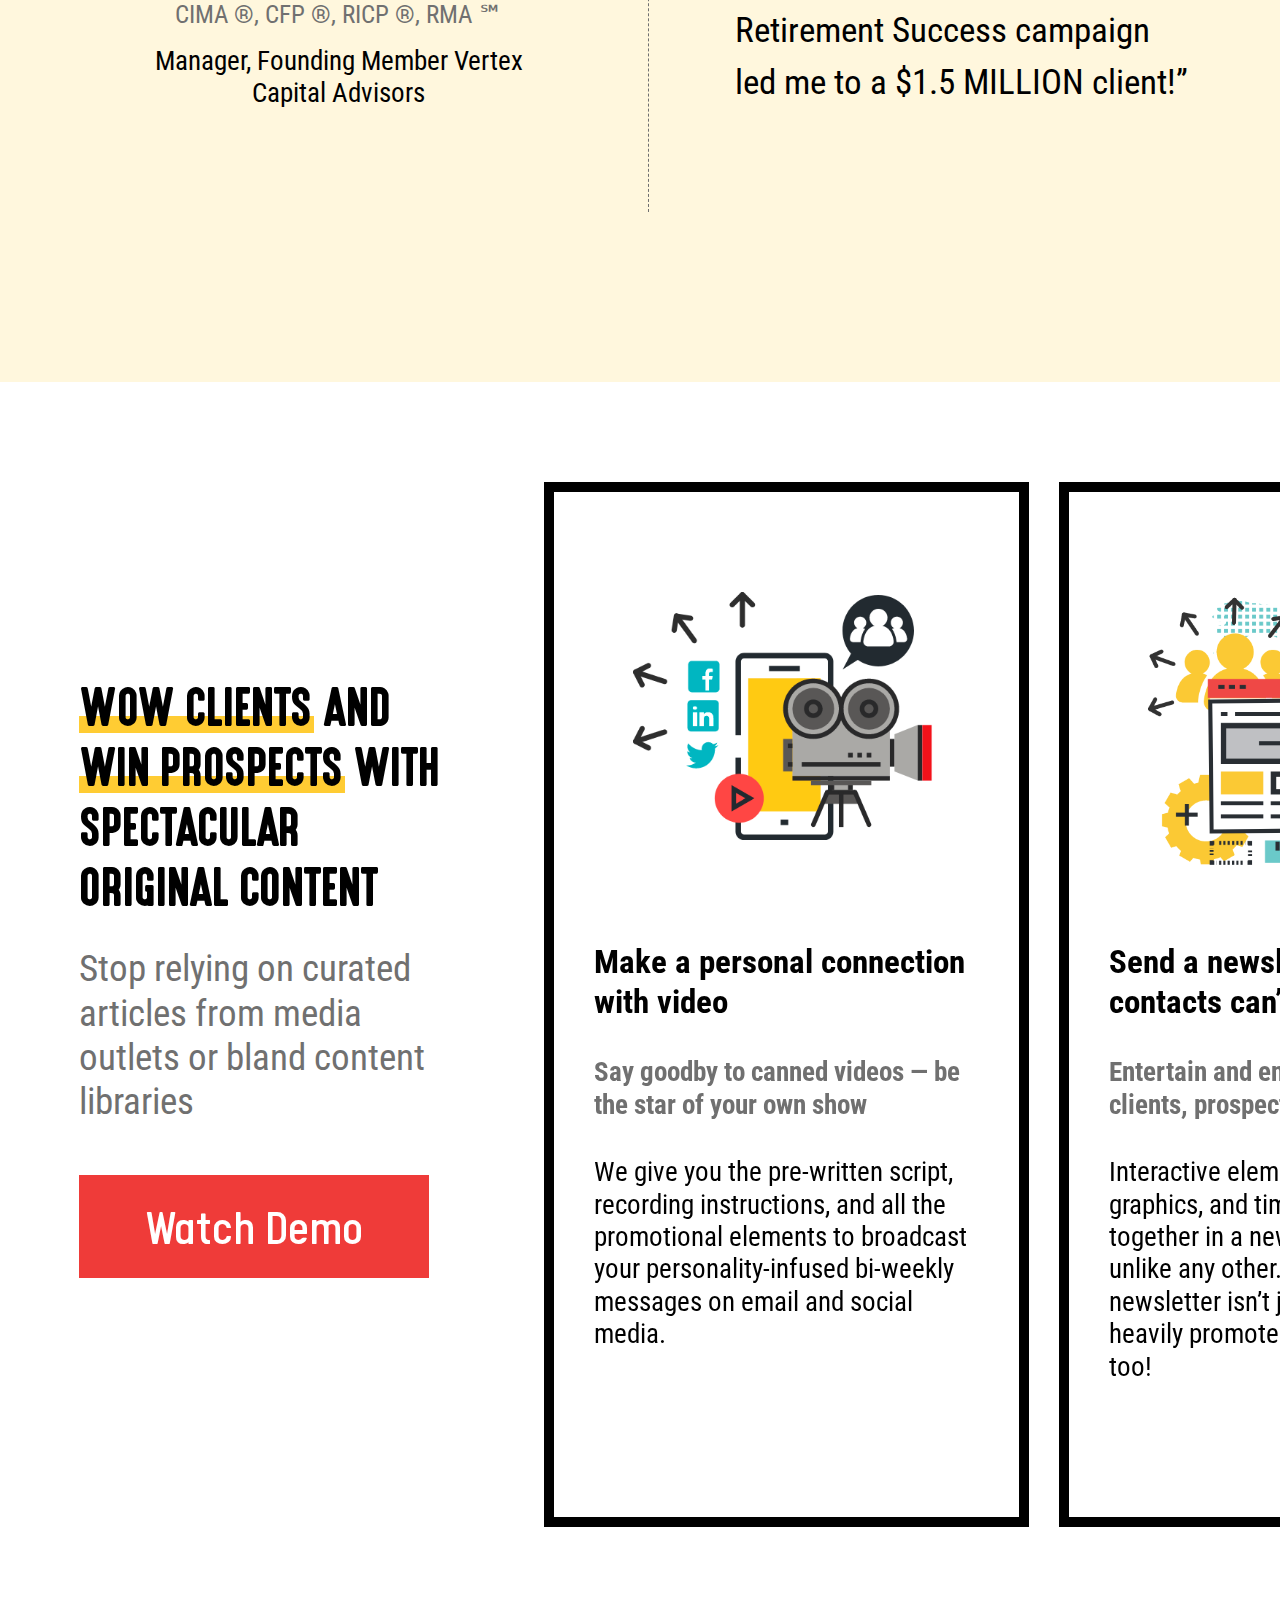
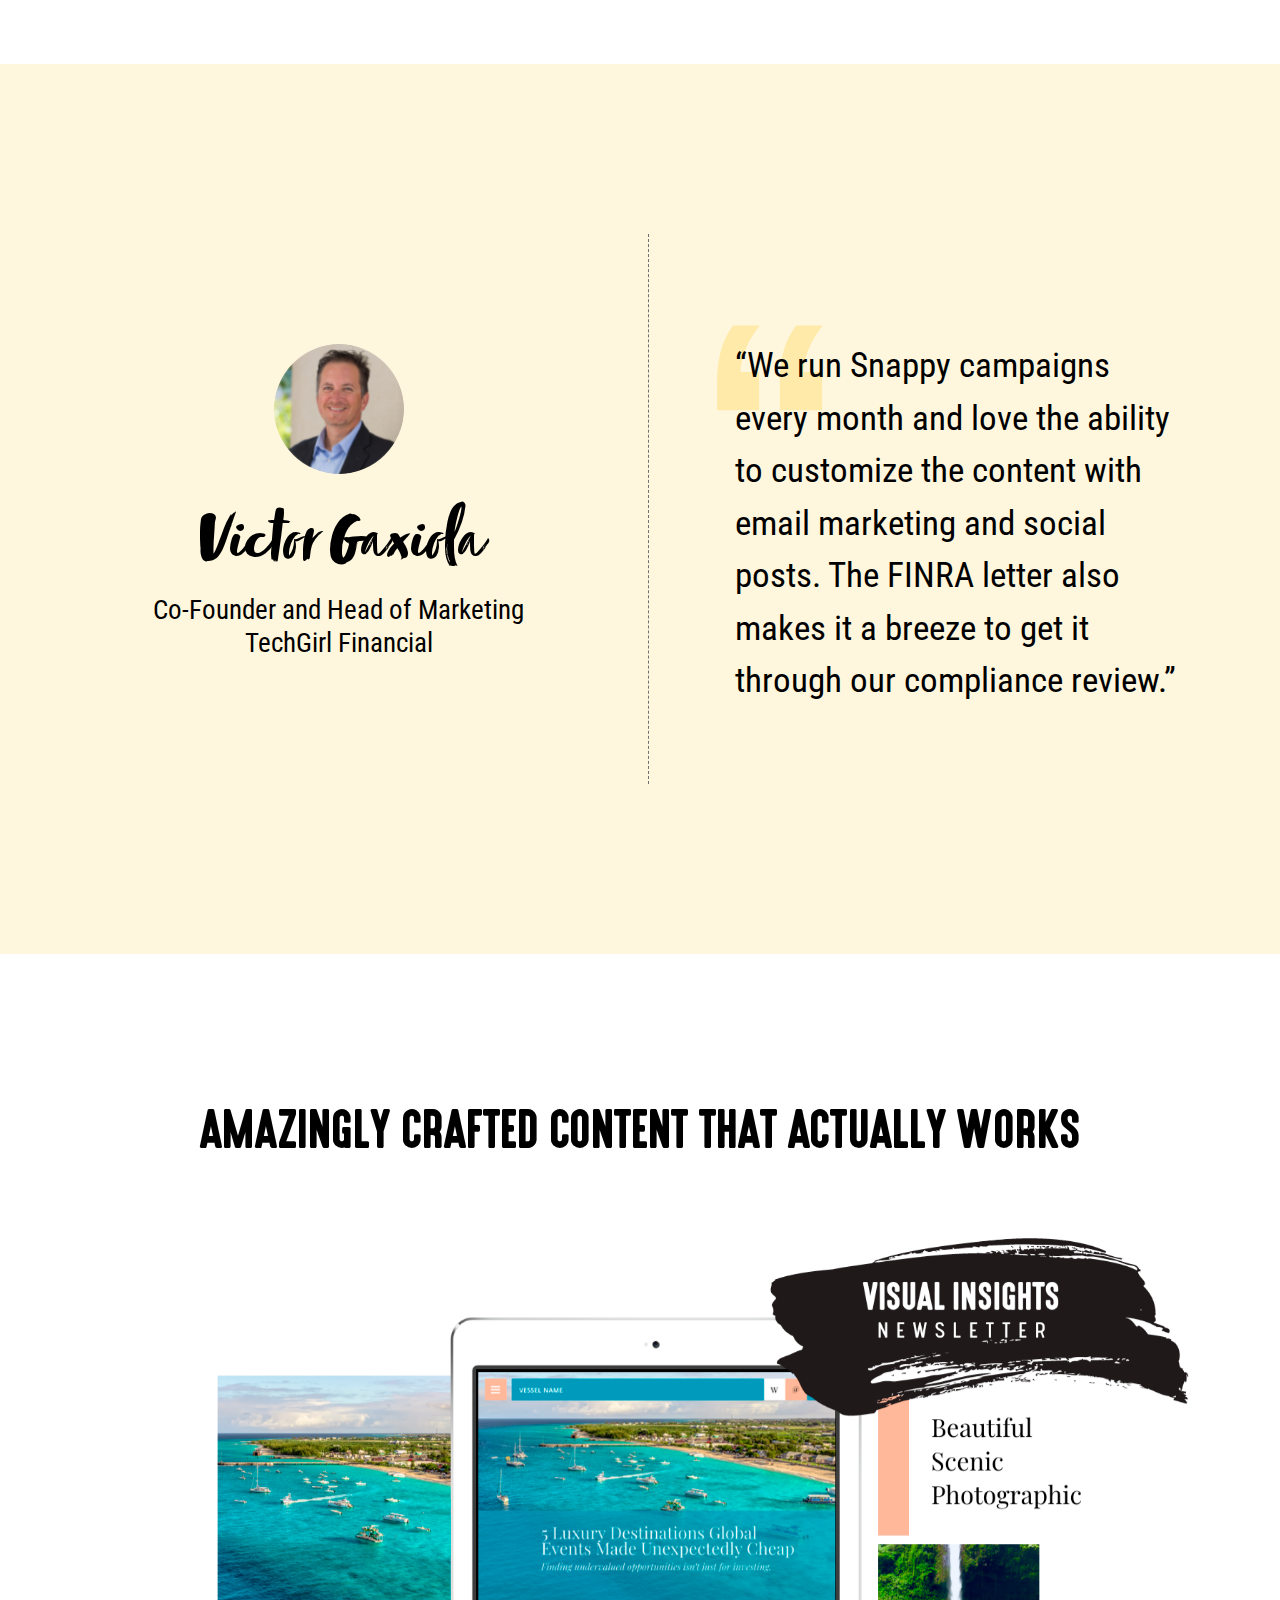
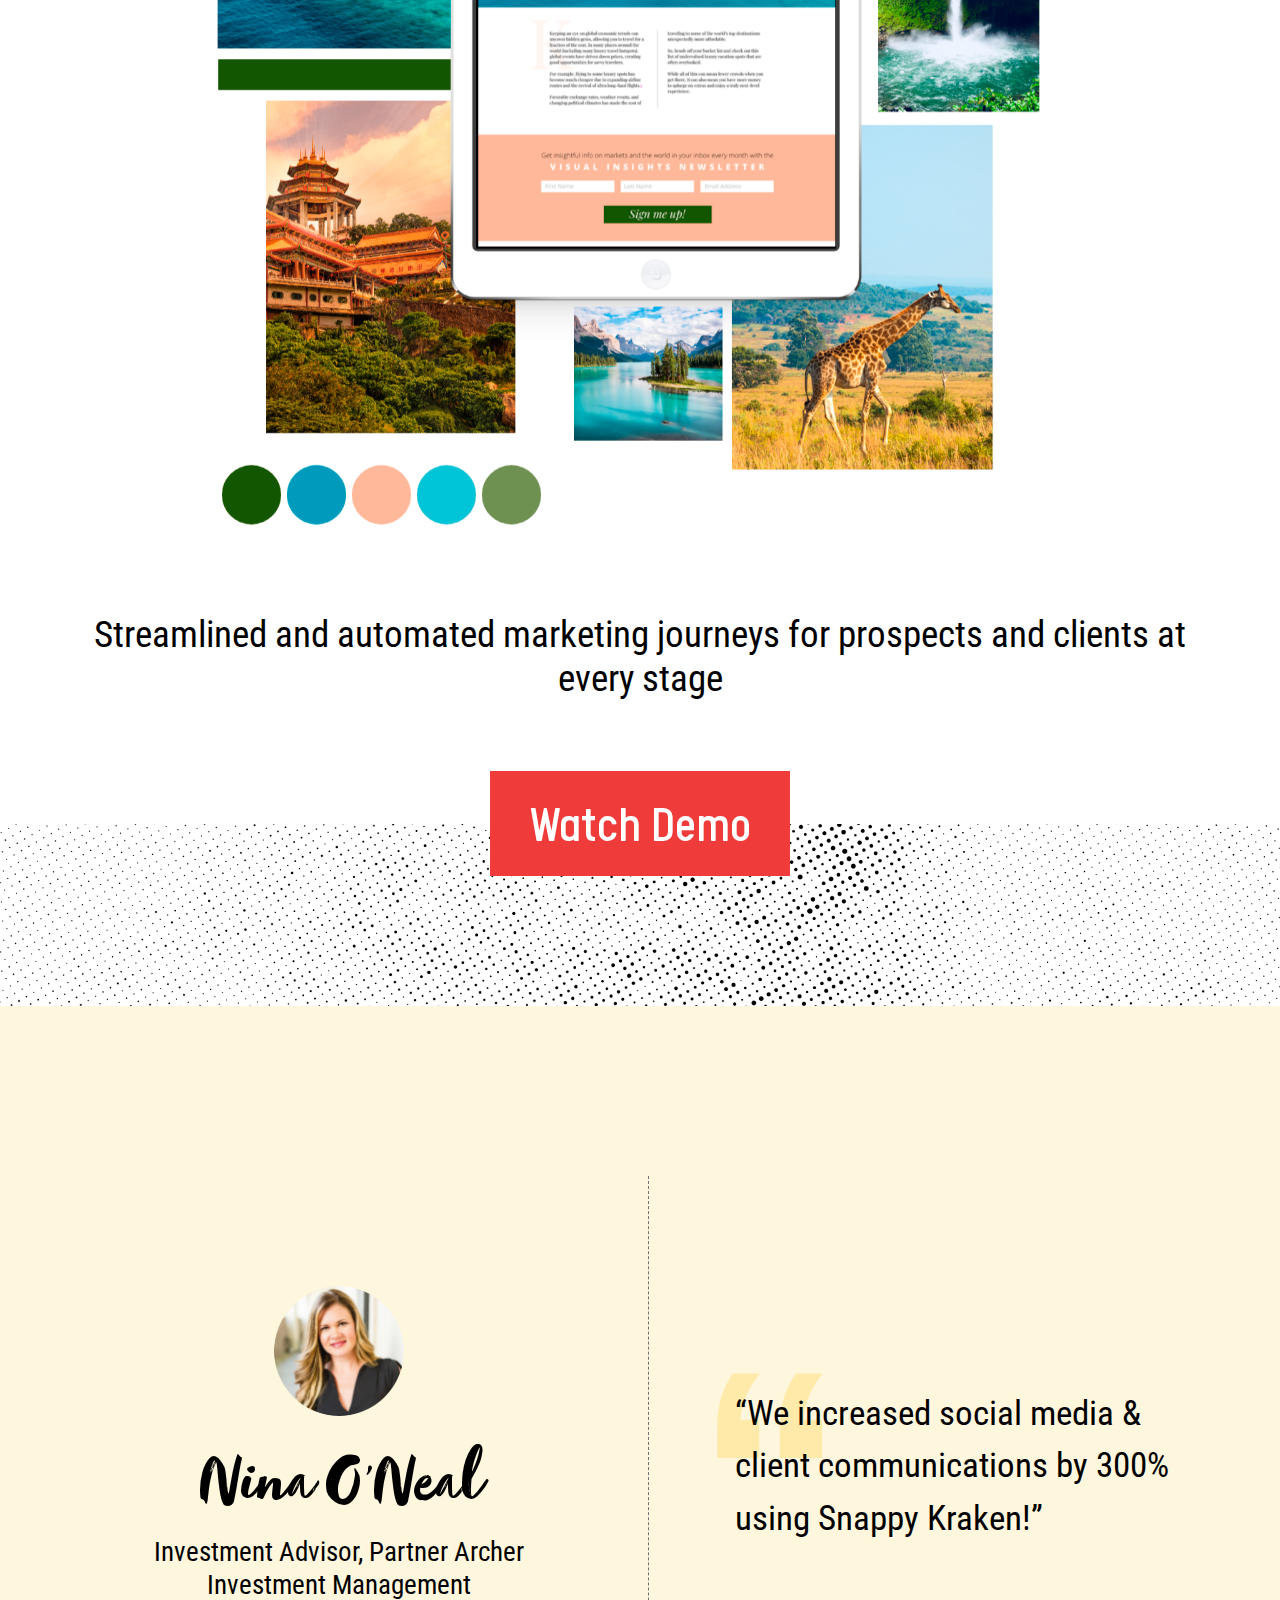
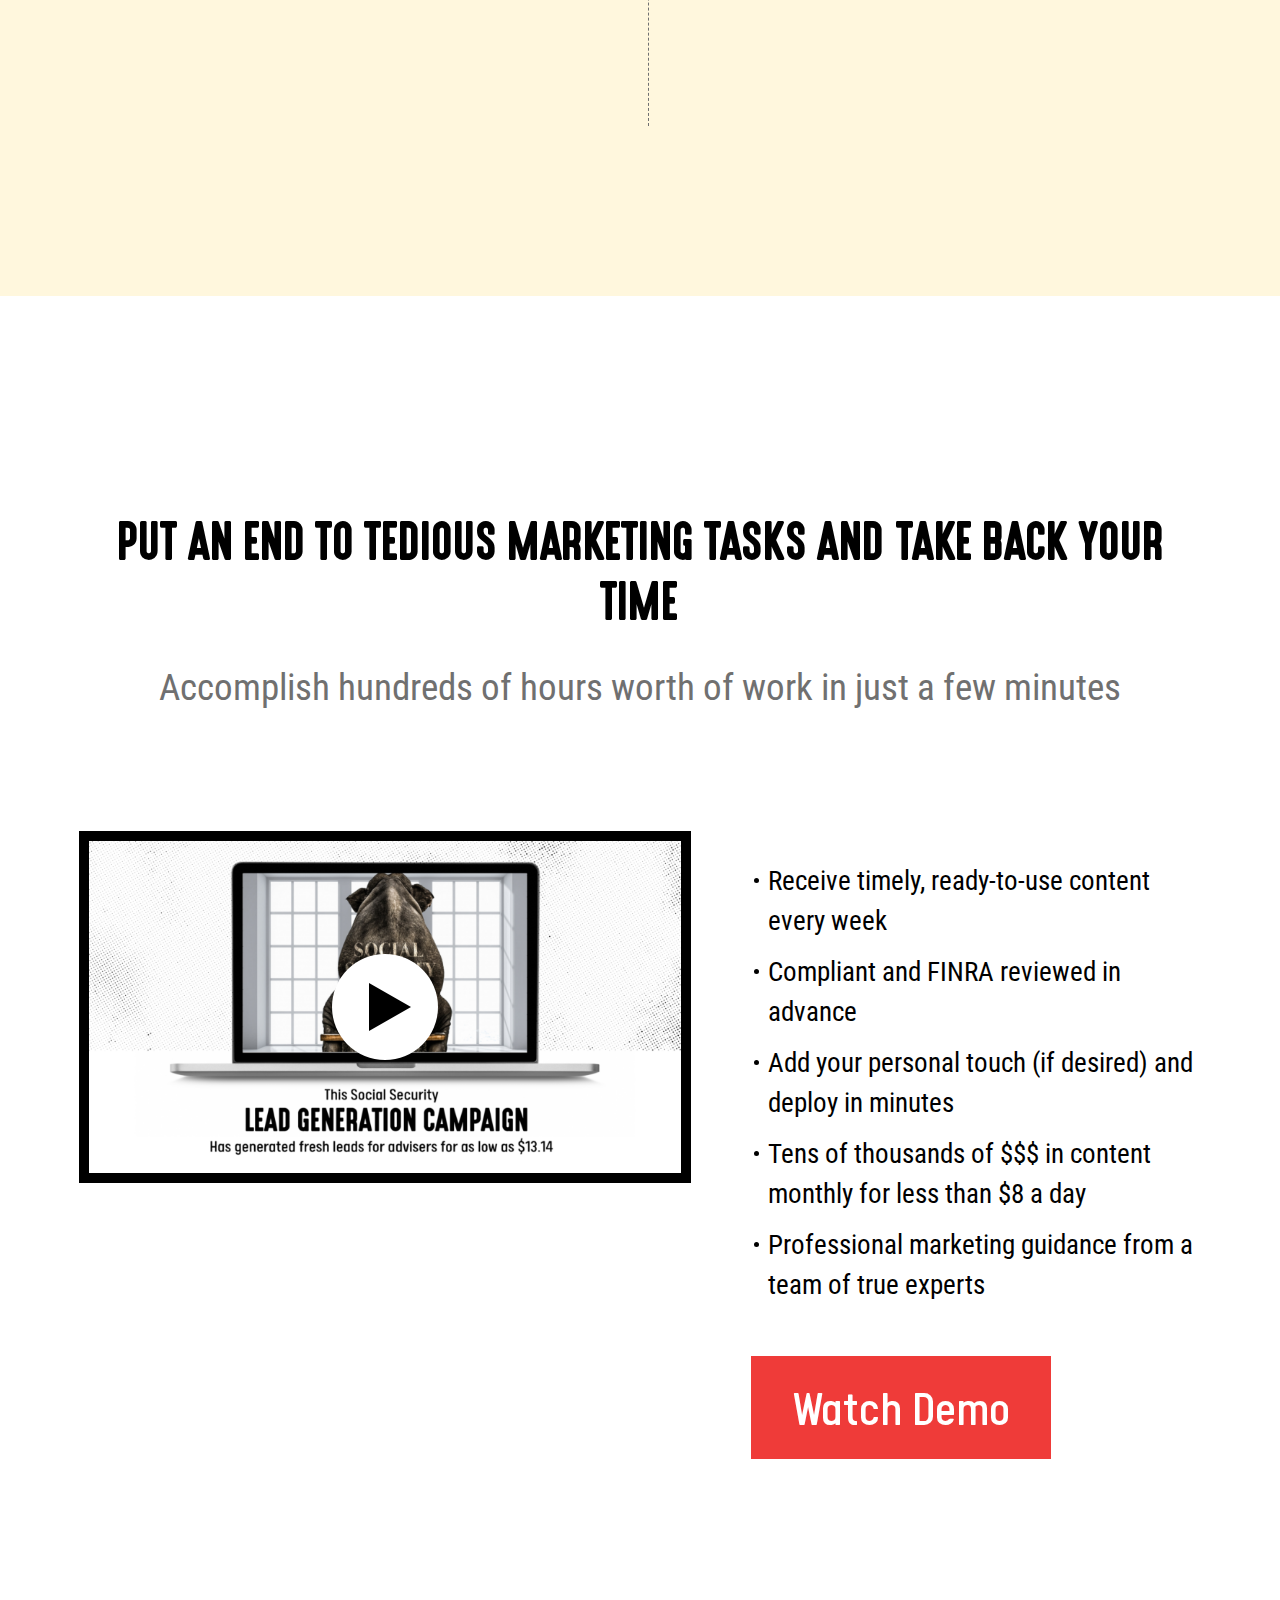
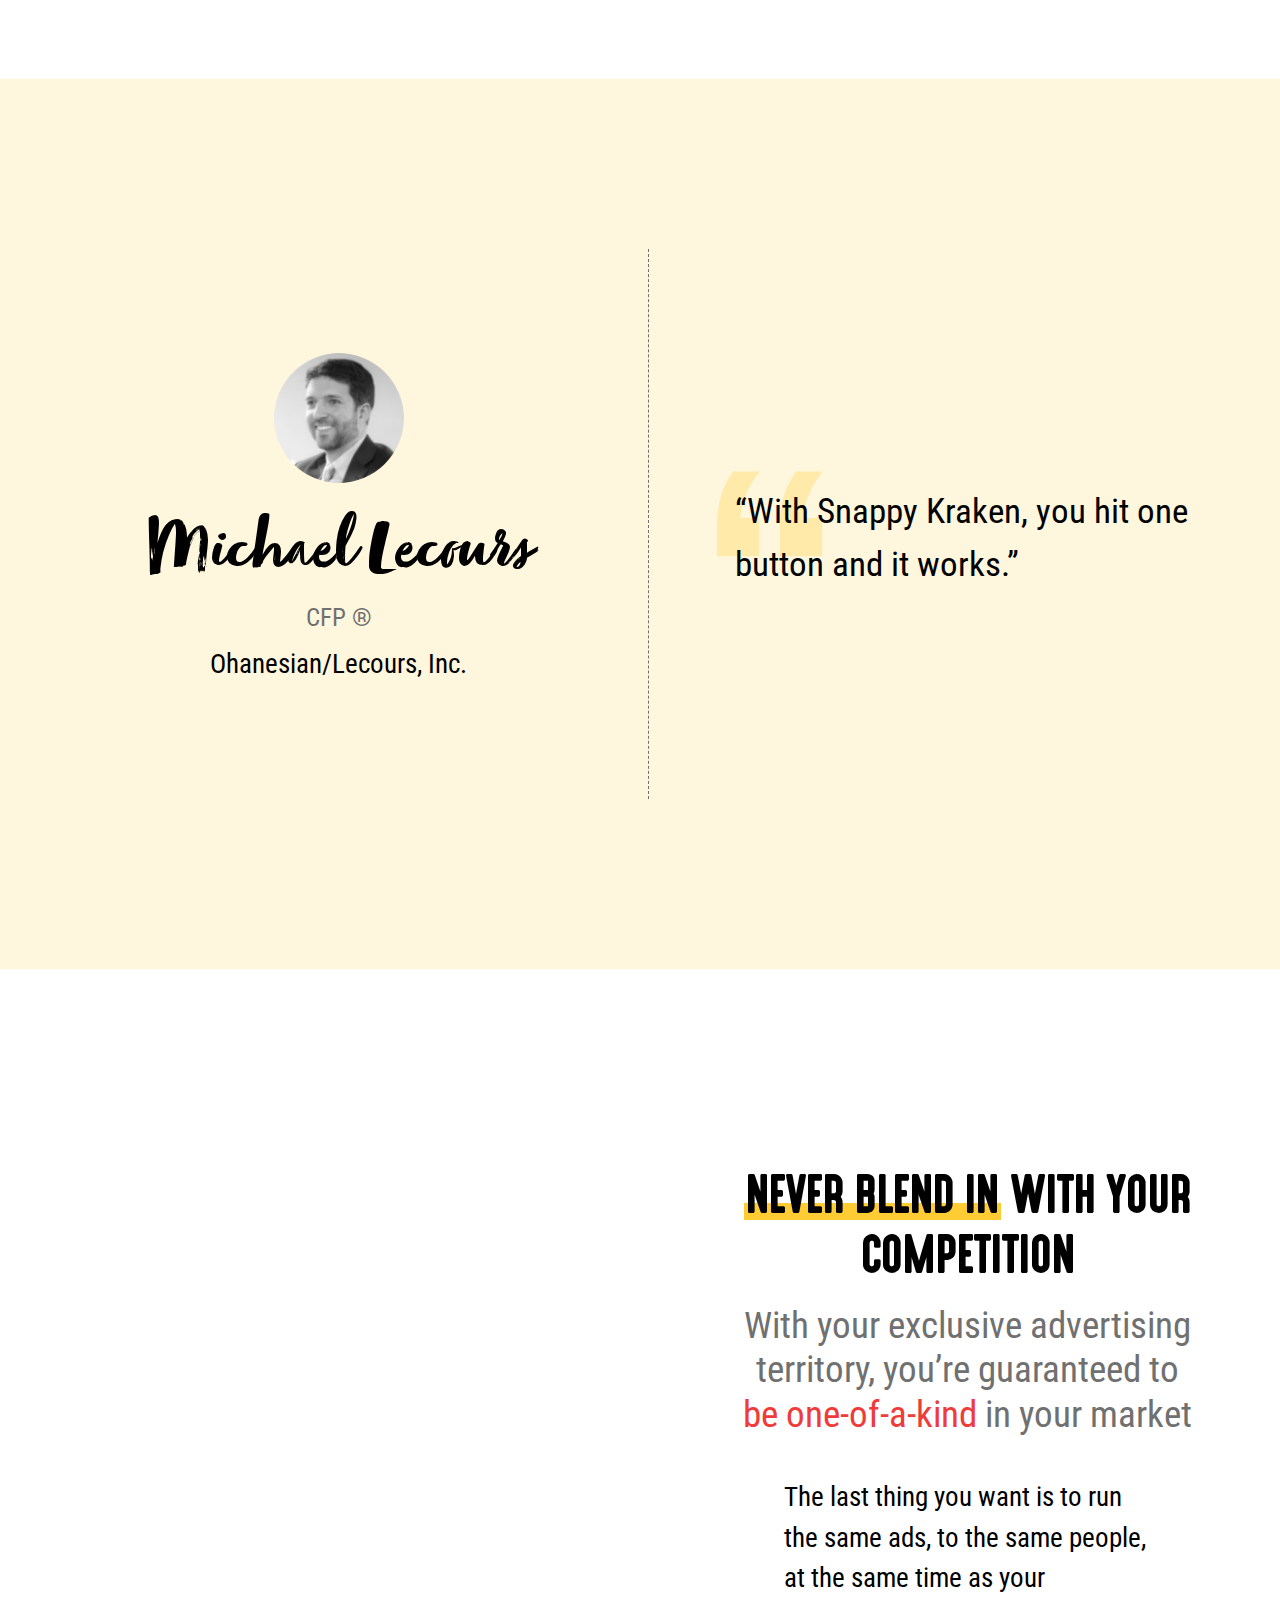
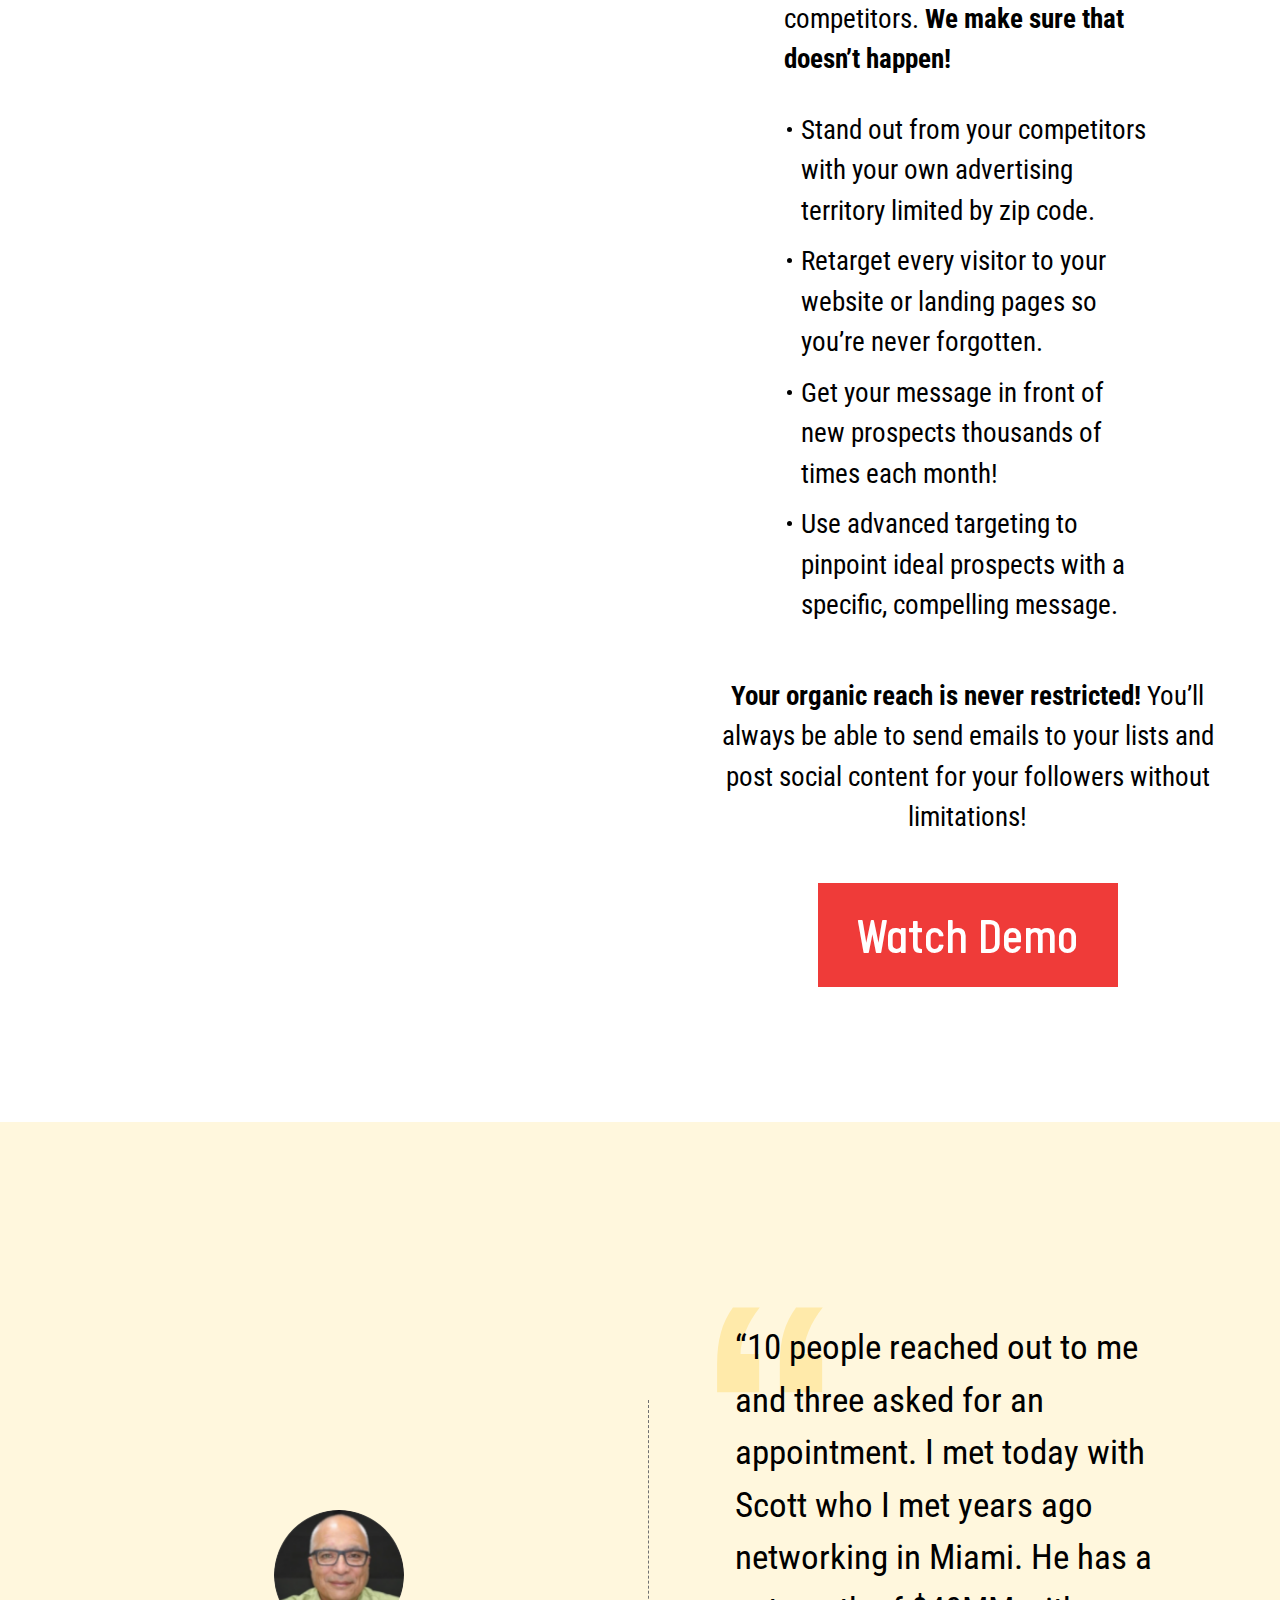
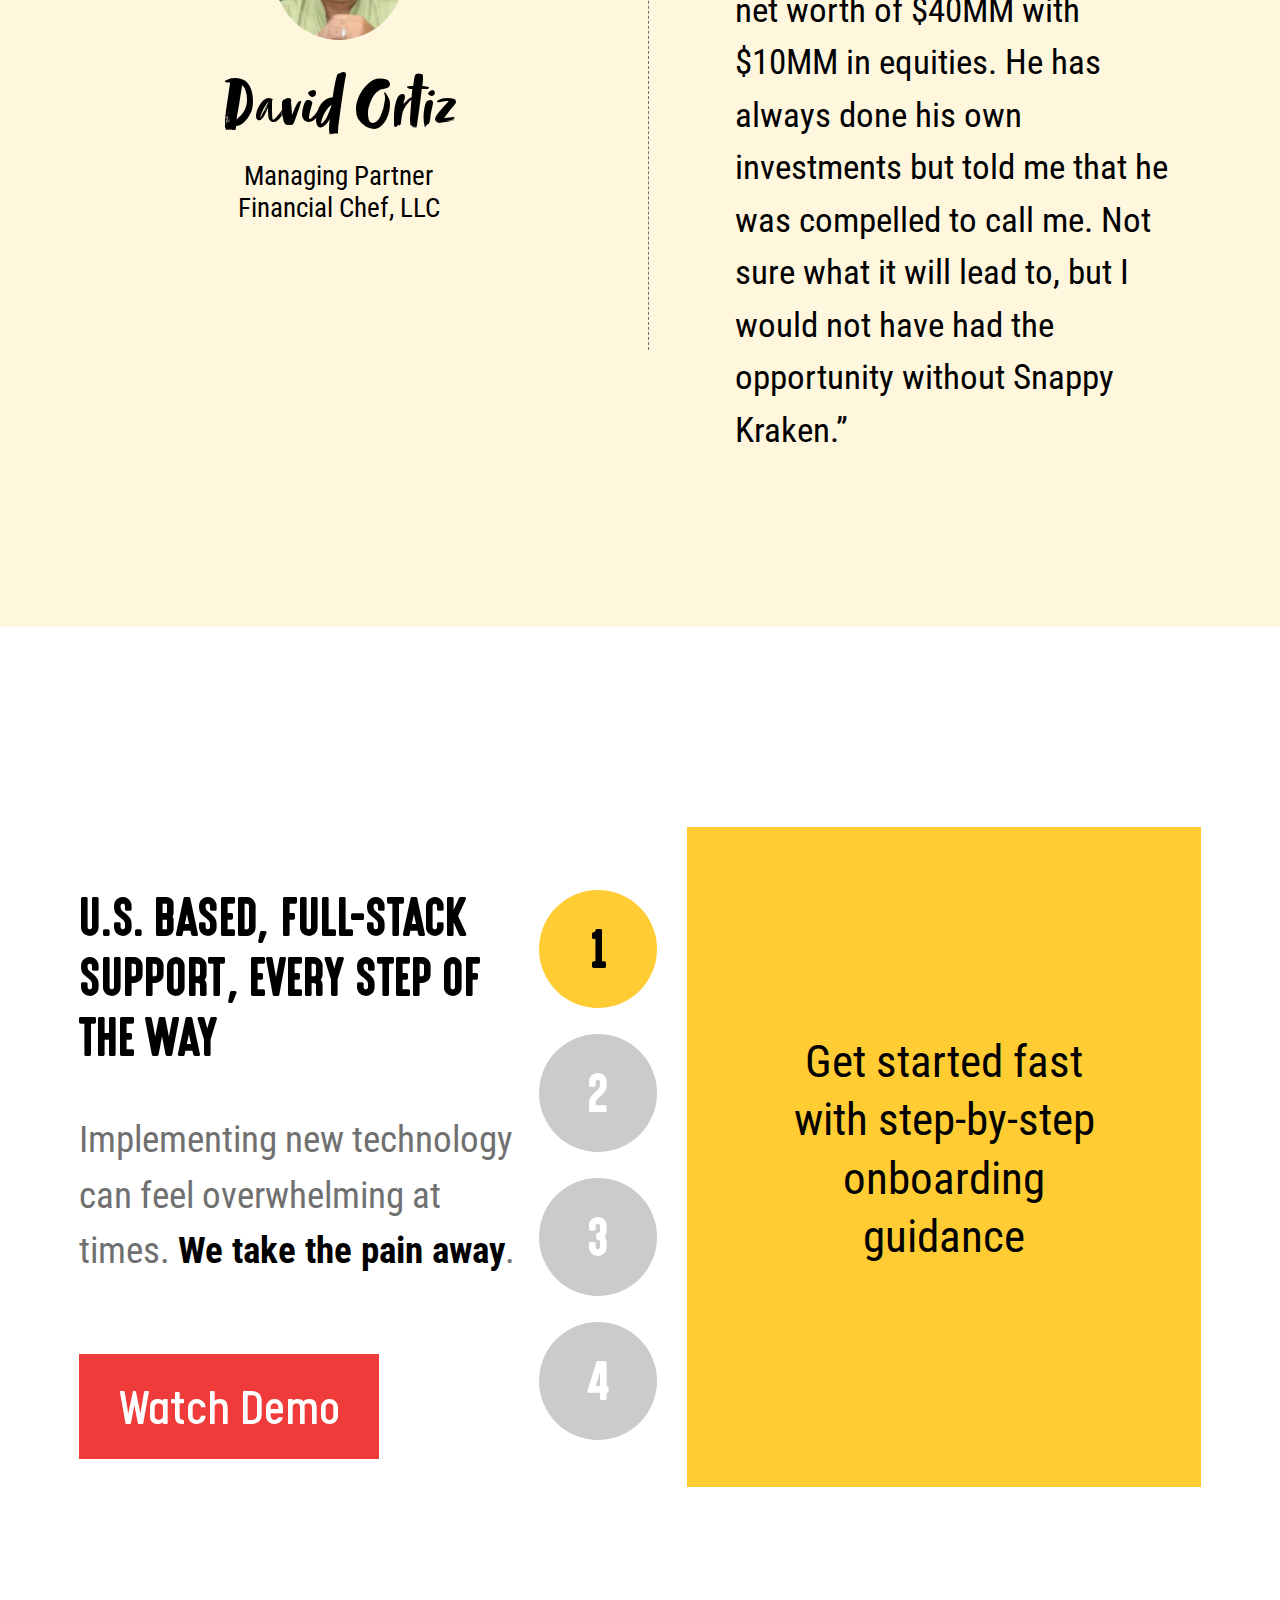
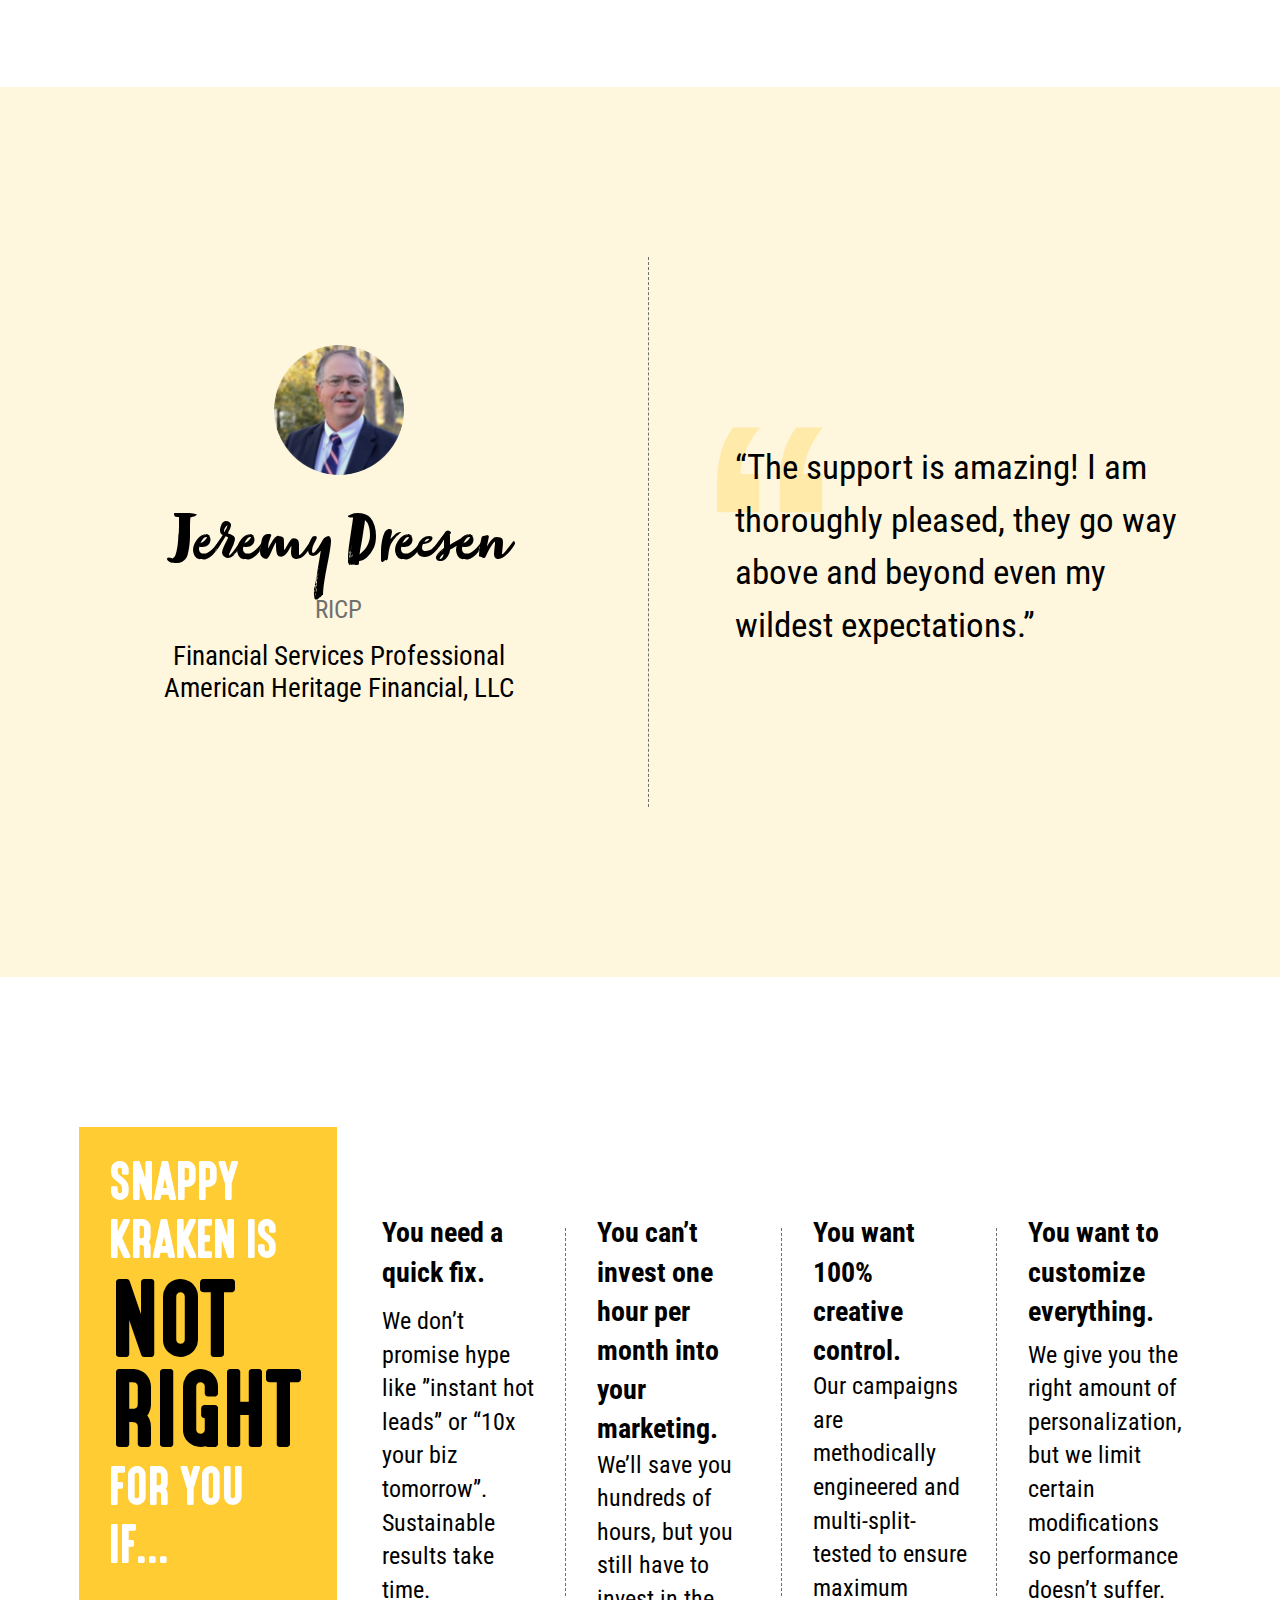
==== commit bcaed9e9: "update v2" ====
--- a/home.html
+++ b/home.html
@@ -1,774 +1,877 @@
 <!DOCTYPE html>
 <html lang="en">
-	<head>
-		<meta http-equiv="Content-Type" content="text/html; charset=UTF-8" />
-		<meta name="viewport" content="width=device-width, initial-scale=1" />
-		<title>Snappy Kraken</title>
-		<link rel="stylesheet" href="assets/css/bootstrap.min.css" media="screen" />
-		<link rel="stylesheet"
-			href="https://cdnjs.cloudflare.com/ajax/libs/animate.css/3.7.2/animate.min.css"
-			/>
-		<link rel="stylesheet" href="assets/css/owl.carousel.min.css" media="screen"
-			/>
-		<link rel="stylesheet" href="assets/css/main.css" media="screen" />
-		<link rel="stylesheet" href="assets/css/responsive.css" media="screen" />
-	</head>
-	<body class="home">
-
-
-		<!-- Modal -->
-		<div class="modal fade" id="ModalVideo" tabindex="-1" role="dialog"
-			aria-labelledby="ModalLabel" aria-hidden="true">
-			<div class="modal-dialog modal-lg" role="document">
-				<div class="modal-content">
-
-					<button type="button" class="close" data-dismiss="modal"
-						aria-label="Close">
-						<span aria-hidden="true">&times;</span>
-					</button>
-
-					<div class="modal-body">
-						<video controls autoplay muted>
-							<source src="assets/video/[FINAL]-Time-Lapse-Product-Video.mp4"
-								type="video/mp4">
-						</video>
-					</div>
-
+
+<head>
+	<meta http-equiv="Content-Type" content="text/html; charset=UTF-8" />
+	<meta name="viewport" content="width=device-width, initial-scale=1" />
+
+	<title>Snappy Kraken</title>
+
+	<link rel="stylesheet" href="https://cdnjs.cloudflare.com/ajax/libs/animate.css/3.7.2/animate.min.css" />
+
+	<link rel="stylesheet" href="assets/css/bootstrap.min.css" media="screen" />
+	<link rel="stylesheet" href="assets/css/owl.carousel.min.css" media="screen" />
+	<link rel="stylesheet" href="assets/css/main.css" media="screen" />
+	<link rel="stylesheet" href="assets/css/responsive.css" media="screen" />
+</head>
+
+<body class="home">
+	<!-- Modal -->
+	<div class="modal fade" id="VideoModal" tabindex="-1" role="dialog" aria-labelledby="ModalLabel" aria-hidden="true">
+		<div class="modal-dialog modal-lg" role="document">
+			<div class="modal-content">
+				<button type="button" class="close" data-dismiss="modal" aria-label="Close">
+					<span aria-hidden="true">&times;</span>
+				</button>
+
+				<div class="modal-body">
+					<video controls autoplay muted>
+						<source src="assets/video/[FINAL]-Time-Lapse-Product-Video.mp4" type="video/mp4" />
+					</video>
 				</div>
 			</div>
 		</div>
-
-		<!-- Page -->
-		<div id="page">
-			<!-- Header -->
-
-			<header id="header">
-				<div class="container">
-					<a href="index.html" class="logotype"><img
-							src="assets/images/Snappy-logo.svg" alt="Snappy Kraken"></a>
-
-				</div>
-			</header>
-
-
-			<header class="header">
-
-				<a href="index.html" class="logo"><img
-						src="assets/images/android-chrome-512x512.png" alt="Snappy Kraken"></a>
-				<a href="#" class="sighin">SIGN IN</a>
-				<nav class="navbar navbar-expand-lg navbar-light">
-					<button class="navbar-toggler" type="button" data-toggle="collapse"
-						data-target="#navbarSupportedContent"
-						aria-controls="navbarSupportedContent" aria-expanded="false"
-						aria-label="Toggle navigation">
-						<span></span>
-						<span></span>
-						<span></span>
-					</button>
-
-					<div class="collapse navbar-collapse" id="navbarSupportedContent">
-						<ul class="navbar-nav mr-auto">
-							<li class="active"><a href="#">Home </a></li>
-							<li><a href="#">SUCCESS STORIES</a></li>
-							<li><a href="#">BLOG</a></li>
-							<li><a href="#">HOW WE COMPARE</a></li>
-							<li><a href="#">PRICING</a></li>
-						</ul>
-
-					</div>
-				</nav>
-
-				<div class="clearfix"></div>
-			</header>
-
-			<div id="content">
-				<div class="top-box">
-					<div class="container">
-						<h3>Marketing automation for financial advisers who <strong>care about
-								meaningful connections</strong></h3>
-						<h1>Imagine <span><em>better prospects</em></span> <br /> and <span><em>delighted
-									clients</em></span></h1>
-						<h4>Original Content <span>+</span> Easy Automation <span>+</span> Proven
-							System</h4>
-						<p>“I can honestly say Snappy Kraken is the easiest and most impactful <br
-								/> system I’ve used in my over 25 years in the industry.”
-							<strong>— Mark Silverman, CFP &reg; </strong>
-						</p>
-						<a href="#" class="btn">Check Territory Availability</a>
-					</div>
-				</div>
-
-				<div class="bg">
-					<div class="container">
-						<div class="row">
-							<div class="col-lg-3 col-md-6">
-								<div class="box rounded-circle">
-									<h4>
-										<a href="#">
-											<span>“The most innovative marketing platform for advisers.”</span>
-											<img src="assets/images/logo-1.svg" alt="">
-										</a>
-									</h4>
-								</div>
-							</div>
-							<div class="col-lg-3 col-md-6">
-								<div class="box rounded-circle">
-									<h4>
-										<a href="#">
-											<span>#1 in Customer Satisfaction among Marketing Automation
-												Platforms</span>
-											<img src="assets/images/logo-2.svg" alt="">
-										</a>
-									</h4>
-								</div>
-							</div>
-							<div class="col-lg-3 col-md-6">
-								<div class="box rounded-circle">
-									<h4>
-										<a href="#">
-											<span>2018 &amp; 2019 Social Media Leadership Winner</span>
-											<img src="assets/images/logo-3.svg" alt="">
-										</a>
-									</h4>
-								</div>
-							</div>
-							<div class="col-lg-3 col-md-6">
-								<div class="box rounded-circle">
-									<h4>
-										<a href="#">
-											<span>2019 and 2020 Best Overall Content Marketing Company</span>
-											<img src="assets/images/logo-4.svg" alt="">
-										</a>
-									</h4>
-								</div>
-							</div>
-						</div>
-					</div>
-				</div>
-
-
-
-
-				<div class="boxes">
-					<div class="container">
-						<h2>A <span><em>Complete Digital Marketing Strategy</em></span> Ready To
-							Deploy</h2>
-						<h3>Proven strategy, modern tactics, and flawless execution – <strong>all
-								done for you</strong></h3>
-						<div class="row">
-							<div class="col-lg-3 col-md-6">
-								<div class="img"><img src="assets/images/pic-1.svg" alt=""></div>
-								<div class="text-box">
-									<p><strong>Never wonder what to send</strong> because you’ll have the
-										perfect balance of evergreen and timely content at your fingertips
-									</p>
-								</div>
-							</div>
-							<div class="col-lg-3 col-md-6">
-								<div class="img"><img src="assets/images/pic-2.svg" alt=""></div>
-								<div class="text-box">
-									<p><strong>Promote your business consistently</strong> on every channel
-										— Email, Social Media, Online advertising/retargeting and more
-									</p>
-								</div>
-							</div>
-							<div class="col-lg-3 col-md-6">
-								<div class="img"><img src="assets/images/pic-3.svg" alt=""></div>
-								<div class="text-box">
-									<p><strong>Never let a lead go cold.</strong> Once they’re in your
-										funnel, the nurturing will never end. When they’re ready, you’ll be
-										top of mind!
-									</p>
-								</div>
-							</div>
-							<div class="col-lg-3 col-md-6">
-								<div class="img"><img src="assets/images/pic-4.svg" alt=""></div>
-								<div class="text-box">
-									<p><strong>Make sure your clients always feel special</strong> with
-										automated messages that feel authentic and personal.
-									</p>
-								</div>
-							</div>
-						</div>
-						<a href="#" class="btn">Watch Demo</a>
-					</div>
-				</div>
-
-
-				<div class="reviews">
-					<div class="container">
-						<div class="row">
-							<div class="col-md-6">
-								<div class="text-center">
-									<img src="assets/images/photo-1.png" class="rounded-circle" alt="">
-									<h4>Michael H. Baker</h4>
-									<h6>CIMA &reg;, CFP &reg;, RICP &reg;, RMA &#8480;</h6>
-									<h5>Manager, Founding Member Vertex Capital Advisors
-									</h5>
-								</div>
-							</div>
-							<div class="col-md-6">
-								<p>“Snappy Kraken’s consistent drip of awesome content makes me look top
-									notch with my followers! Recently their Retirement Success campaign led
-									me to a $1.5 MILLION client!”
-								</p>
-							</div>
-						</div>
-
-					</div>
-				</div>
-
-				<div class="with-carousel">
-					<div class="container">
-						<div class="row">
-							<div class="col-md-5">
-								<div class="left-info">
-									<h2><span><em>Wow clients</em></span> and <br /> <span><em>win
-												prospects</em></span> with spectacular original content</h2>
-									<p>Stop relying on curated articles from media outlets or bland content
-										libraries
-									</p>
-									<a href="#" class="btn desktop">Watch Demo</a>
-								</div>
-							</div>
-							<div class="col-md-7">
-								<div class="carousel">
-									<div class="owl-carousel">
-										<div class="item">
-											<div class="in-box">
-												<div class="in-box-img"><img src="assets/images/image-1.png" alt=""></div>
-												<h6>Make a personal connection with video </h6>
-												<p><strong>Say goodby to canned videos — be the star of your own
-														show</strong>
-												</p>
-												<p>We give you the pre-written script, recording instructions, and
-													all the promotional elements to broadcast your personality-infused
-													bi-weekly messages on email and social media.
-												</p>
+	</div>
+
+	<!-- Navigation Bar -->
+	<header class="header">
+		<a href="index.html" class="logo"><img src="assets/images/android-chrome-512x512.png" alt="Snappy Kraken" /></a>
+		<a href="#" class="signin">SIGN IN</a>
+		<nav class="navbar navbar-expand-lg navbar-light">
+			<button class="navbar-toggler" type="button" data-toggle="collapse" data-target="#navbarSupportedContent"
+				aria-controls="navbarSupportedContent" aria-expanded="false" aria-label="Toggle navigation">
+				<span></span>
+				<span></span>
+				<span></span>
+			</button>
+
+			<div class="collapse navbar-collapse" id="navbarSupportedContent">
+				<ul class="navbar-nav mr-auto">
+					<li class="active"><a href="#">Home </a></li>
+					<li><a href="#">SUCCESS STORIES</a></li>
+					<li><a href="#">BLOG</a></li>
+					<li><a href="#">HOW WE COMPARE</a></li>
+					<li><a href="#">PRICING</a></li>
+				</ul>
+			</div>
+		</nav>
+
+		<div class="clearfix"></div>
+	</header>
+
+	<!-- Page -->
+	<main id="home-page">
+
+		<div id="content">
+			<div class="top-box">
+				<div class="container">
+					<div class="header-wrapper">
+						<a href="index.html" class="logotype"><img src="assets/images/Snappy-logo.svg" alt="Snappy Kraken" /></a>
+						<a href="#" class="btn signin black">Sign In</a>
+					</div>
+					<h3>
+						Marketing automation for financial advisers who
+						<strong>care about meaningful connections</strong>
+					</h3>
+					<h1>
+						Imagine <span><em>better prospects</em></span> <br />
+						and <span><em>delighted clients</em></span>
+					</h1>
+					<h4>
+						Original Content <span>+</span> Easy Automation
+						<span>+</span> Proven System
+					</h4>
+					<p>
+						“I can honestly say Snappy Kraken is the easiest and most
+						impactful <br />
+						system I’ve used in my over 25 years in the industry.”
+						<strong>— Mark Silverman, CFP &reg; </strong>
+					</p>
+					<a href="#" class="btn">Check Territory Availability</a>
+				</div>
+			</div>
+
+			<div class="bg">
+				<div class="container">
+					<div class="row">
+						<div class="col-lg-3 col-md-6">
+							<div class="box rounded-circle">
+								<h4>
+									<a href="#">
+										<span>“The most innovative marketing platform for
+											advisers.”</span>
+										<img src="assets/images/logo-1.svg" alt="" />
+									</a>
+								</h4>
+							</div>
+						</div>
+						<div class="col-lg-3 col-md-6">
+							<div class="box rounded-circle">
+								<h4>
+									<a href="#">
+										<span>#1 in Customer Satisfaction among Marketing Automation
+											Platforms</span>
+										<img src="assets/images/logo-2.svg" alt="" />
+									</a>
+								</h4>
+							</div>
+						</div>
+						<div class="col-lg-3 col-md-6">
+							<div class="box rounded-circle">
+								<h4>
+									<a href="#">
+										<span>2018 &amp; 2019 Social Media Leadership Winner</span>
+										<img src="assets/images/logo-3.svg" alt="" />
+									</a>
+								</h4>
+							</div>
+						</div>
+						<div class="col-lg-3 col-md-6">
+							<div class="box rounded-circle">
+								<h4>
+									<a href="#">
+										<span>2019 and 2020 Best Overall Content Marketing
+											Company</span>
+										<img src="assets/images/logo-4.svg" alt="" />
+									</a>
+								</h4>
+							</div>
+						</div>
+					</div>
+				</div>
+			</div>
+
+			<div class="boxes">
+				<div class="container">
+					<h2>
+						A <span><em>Complete Digital Marketing Strategy</em></span> Ready
+						To Deploy
+					</h2>
+					<h3>
+						Proven strategy, modern tactics, and flawless execution –
+						<strong>all done for you</strong>
+					</h3>
+					<div class="row">
+						<div class="col-lg-3 col-md-6">
+							<div class="img">
+								<img src="assets/images/pic-1.svg" alt="" />
+							</div>
+							<div class="text-box">
+								<p>
+									<strong>Never wonder what to send</strong> because you’ll
+									have the perfect balance of evergreen and timely content at
+									your fingertips
+								</p>
+							</div>
+						</div>
+						<div class="col-lg-3 col-md-6">
+							<div class="img">
+								<img src="assets/images/pic-2.svg" alt="" />
+							</div>
+							<div class="text-box">
+								<p>
+									<strong>Promote your business consistently</strong> on every
+									channel — Email, Social Media, Online
+									advertising/retargeting and more
+								</p>
+							</div>
+						</div>
+						<div class="col-lg-3 col-md-6">
+							<div class="img">
+								<img src="assets/images/pic-3.svg" alt="" />
+							</div>
+							<div class="text-box">
+								<p>
+									<strong>Never let a lead go cold.</strong> Once they’re in
+									your funnel, the nurturing will never end. When they’re
+									ready, you’ll be top of mind!
+								</p>
+							</div>
+						</div>
+						<div class="col-lg-3 col-md-6">
+							<div class="img">
+								<img src="assets/images/pic-4.svg" alt="" />
+							</div>
+							<div class="text-box">
+								<p>
+									<strong>Make sure your clients always feel special</strong>
+									with automated messages that feel authentic and personal.
+								</p>
+							</div>
+						</div>
+					</div>
+					<a href="#" class="btn">Watch Demo</a>
+				</div>
+			</div>
+
+			<div class="reviews">
+				<div class="container">
+					<div class="row">
+						<div class="col-md-6">
+							<div class="text-center">
+								<img src="assets/images/photo-1.png" class="rounded-circle" alt="" />
+								<h4>Michael H. Baker</h4>
+								<h6>CIMA &reg;, CFP &reg;, RICP &reg;, RMA &#8480;</h6>
+								<h5>Manager, Founding Member Vertex Capital Advisors</h5>
+							</div>
+						</div>
+						<div class="col-md-6">
+							<p>
+								“Snappy Kraken’s consistent drip of awesome content makes me
+								look top notch with my followers! Recently their Retirement
+								Success campaign led me to a $1.5 MILLION client!”
+							</p>
+						</div>
+					</div>
+				</div>
+			</div>
+
+			<div class="with-carousel">
+				<div class="container">
+					<div class="row">
+						<div class="col-md-5">
+							<div class="left-info">
+								<h2>
+									<span><em>Wow clients</em></span> and <br />
+									<span><em>win prospects</em></span> with spectacular
+									original content
+								</h2>
+								<p>
+									Stop relying on curated articles from media outlets or bland
+									content libraries
+								</p>
+								<a href="#" class="btn desktop">Watch Demo</a>
+							</div>
+						</div>
+						<div class="col-md-7">
+							<div class="carousel">
+								<div class="owl-carousel">
+									<div class="item">
+										<div class="in-box">
+											<div class="in-box-img">
+												<img src="assets/images/image-1.png" alt="" />
 											</div>
-										</div>
-										<div class="item">
-											<div class="in-box">
-												<div class="in-box-img"><img src="assets/images/image-3.png" alt=""></div>
-												<h6>Send a newsletter your contacts can’t ignore </h6>
-												<p><strong>Entertain and enlighten your clients, prospects, and
-														followers </strong>
-												</p>
-												<p>Interactive elements, stunning graphics, and timely topics
-													brought together in a newsletter campaign unlike any other. Plus,
-													this newsletter isn’t just email — it’s heavily promoted on social
-													media too!
-												</p>
-											</div>
-										</div>
-										<div class="item">
-											<div class="in-box">
-												<div class="in-box-img"><img src="assets/images/image-2.png" alt=""></div>
-												<h6>Target niches and specialties with ease</h6>
-												<p><strong>Showcase your relevance and specialized expertise
-													</strong>
-												</p>
-												<p>Instead of sending the same content to everyone (which doesn’t
-													work) set up separate contact lists for specific audiences so they
-													only receive content that is relevant for them.
-												</p>
-											</div>
-										</div>
-										<div class="item">
-											<div class="in-box">
-												<div class="in-box-img"><img src="assets/images/image-4.png" alt=""></div>
-												<h6>Build trust with well-timed email messages </h6>
-												<p><strong>Always have right words, at the right time </strong>
-												</p>
-												<p>Be prepared with thoughtful messages for your clients at the
-													moment when markets become volatile or crises break out. Calm
-													nerves, build trust, and restore confidence during critical
-													moments.
-												</p>
-											</div>
-										</div>
-										<div class="item">
-											<div class="in-box">
-												<div class="in-box-img"><img src="assets/images/image-5.png" alt=""></div>
-												<h6>Generate fresh leads every month </h6>
-												<p><strong>Keep new business flowing year round </strong>
-												</p>
-												<p>Receive fresh, ready-to-launch lead-gen campaigns every month —
-													some on timely topics like tax planning or market conditions,
-													others for specific audiences like women, executives, or
-													physicians. If you don’t have followers or a lead list, we can
-													boost your reach with online advertising!
-												</p>
-											</div>
-										</div>
-									</div>
-								</div>
-								<a href="#" class="btn mobile">See More</a>
-							</div>
-						</div>
-					</div>
-				</div>
-
-				<div class="reviews">
-					<div class="container">
-						<div class="row">
-							<div class="col-md-6">
-								<div class="text-center">
-									<img src="assets/images/victor-gaxiola.png" class="rounded-circle"
-										alt="">
-									<h4>Victor Gaxiola</h4>
-									<h5>Co-Founder and Head of Marketing TechGirl Financial
-									</h5>
-								</div>
-							</div>
-							<div class="col-md-6">
-								<p>“We run Snappy campaigns every month and love the ability to
-									customize the content with email marketing and social posts. The FINRA
-									letter also makes it a breeze to get it through our compliance review.”
-								</p>
-							</div>
-						</div>
-
-					</div>
-				</div>
-
-				<div class="img-slider">
-					<div class="container">
-						<h2>Amazingly crafted content that actually works</h2>
-						<div class="owl-carousel">
-							<div class="item">
-								<img src="assets/images/portfolio-1.png" alt="">
-							</div>
-							<div class="item">
-								<img src="assets/images/portfolio-2.png" alt="">
-							</div>
-							<div class="item">
-								<img src="assets/images/portfolio-3.png" alt="">
-							</div>
-							<div class="item">
-								<img src="assets/images/portfolio-4.png" alt="">
-							</div>
-							<div class="item">
-								<img src="assets/images/portfolio-5.png" alt="">
-							</div>
-							<div class="item">
-								<img src="assets/images/portfolio-6.png" alt="">
-							</div>
-						</div>
-						<h3>Streamlined and automated marketing journeys for prospects and clients
-							at every stage
-						</h3>
-						<a href="#" class="btn">Watch Demo</a>
-					</div>
-				</div>
-
-
-				<div class="reviews">
-					<div class="container">
-						<div class="row">
-							<div class="col-md-6">
-								<div class="text-center">
-									<img src="assets/images/nina-oneal.png" class="rounded-circle" alt="">
-									<h4>Nina O’Neal</h4>
-									<h5>Investment Advisor, Partner Archer Investment Management
-									</h5>
-								</div>
-							</div>
-							<div class="col-md-6">
-								<p>“We increased social media & client communications by 300% using
-									Snappy Kraken!”
-								</p>
-							</div>
-						</div>
-
-					</div>
-				</div>
-
-
-				<div class="video-box">
-					<div class="container">
-						<h2>Put an end to tedious marketing tasks and <span><em>take back your
-									time</em></span></h2>
-						<h3>Accomplish hundreds of hours worth of work in just a few minutes </h3>
-						<div class="row">
-							<div class="col-lg-7 col-md-6">
-								<div class="video">
-									<a href="#ModalVideo" data-toggle="modal"><img
-											src="assets/images/timelapse-video-screencap.png" alt=""></a>
-								</div>
-							</div>
-							<div class="col-lg-5 col-md-6">
-								<div class="list">
-									<ul>
-										<li>Receive timely, ready-to-use content every week </li>
-										<li>Compliant and FINRA reviewed in advance</li>
-										<li>Add your personal touch (if desired) and deploy in minutes </li>
-										<li>Tens of thousands of $$$ in content monthly for less than $8 a day</li>
-										<li>Professional marketing guidance from a team of true experts</li>
-									</ul>
-								</div>
-								<a href="#" class="btn">Watch Demo</a>
-							</div>
-						</div>
-					</div>
-				</div>
-
-				<div class="reviews">
-					<div class="container">
-						<div class="row">
-							<div class="col-md-6">
-								<div class="text-center">
-									<img src="assets/images/michael-lecours.png" class="rounded-circle"
-										alt="">
-									<h4>Michael Lecours</h4>
-									<h6>CFP &reg;</h6>
-									<h5>Ohanesian/Lecours, Inc.
-									</h5>
-								</div>
-							</div>
-							<div class="col-md-6">
-								<p>“With Snappy Kraken, you hit one button and it works.”</p>
-							</div>
-						</div>
-
-					</div>
-				</div>
-
-
-				<div class="fpo">
-					<div class="container">
-						<div class="row">
-							<div class="col-lg-5 col-md-6">
-								<div class="image"><img src="assets/images/image.svg" alt=""> <span>FPO</span></div>
-							</div>
-							<div class="col-lg-7 col-md-6 text-center">
-								<h2><span><em>Never Blend In</em></span> With Your Competition</h2>
-								<h3>With your exclusive advertising territory, you’re guaranteed to
-									<span>be one-of-a-kind</span> in your market
-								</h3>
-								<div class="image-mobile"><img src="assets/images/image-mobile.svg"
-										alt=""> </div>
-								<div class="indent-text">
-									<p>The last thing you want is to run the same ads, to the same people,
-										at the same time as your competitors. <strong>We make sure that
-											doesn’t happen!</strong>
-									</p>
-									<div class="list">
-										<ul>
-											<li>Stand out from your competitors with your own
-												advertising territory limited by zip code.</li>
-											<li>Retarget every visitor to your website or landing
-												pages so you’re never forgotten.</li>
-											<li>Get your message in front of new prospects
-												thousands of times each month! </li>
-											<li>Use advanced targeting to pinpoint ideal prospects
-												with a specific, compelling message. </li>
-										</ul>
-									</div>
-								</div>
-								<p><strong>Your organic reach is never restricted!</strong> You’ll
-									always be able to send emails to your lists and post social content for
-									your followers without limitations!
-								</p>
-								<a href="#" class="btn">Watch Demo</a>
-							</div>
-						</div>
-					</div>
-				</div>
-
-
-				<div class="reviews large">
-					<div class="container">
-						<div class="row">
-							<div class="col-md-6">
-								<div class="text-center">
-									<img src="assets/images/david-ortiz.png" class="rounded-circle" alt="">
-									<h4>David Ortiz</h4>
-									<h5>Managing Partner <br /> Financial Chef, LLC
-									</h5>
-								</div>
-							</div>
-							<div class="col-md-6">
-								<p>“10 people reached out to me and three asked for an appointment. I
-									met today with Scott who I met years ago networking in Miami. He has a
-									net worth of $40MM with $10MM in equities. He has always done his own
-									investments but told me that he was compelled to call me. Not sure what
-									it will lead to, but I would not have had the opportunity without
-									Snappy Kraken.”
-								</p>
-							</div>
-						</div>
-
-					</div>
-				</div>
-
-
-				<div class="section">
-					<div class="container">
-						<div class="row">
-							<div class="col-md-5">
-								<h2>U.S. Based, <span><em>Full-Stack Support</em></span>, Every Step Of
-									The Way</h2>
-								<p>Implementing new technology can feel overwhelming at times. <strong>We
-										take the pain away</strong>.
-								</p>
-								<a href="#" class="btn desktop">Watch Demo</a>
-							</div>
-							<div class="col-md-7">
-								<div class="slider owl-carousel">
-									<div class="item">
-										<div class="box-text">
-											<p>Get started fast with step-by-step onboarding guidance </p>
+											<h6>Make a personal connection with video</h6>
+											<p>
+												<strong>Say goodby to canned videos — be the star of your
+													own show</strong>
+											</p>
+											<p>
+												We give you the pre-written script, recording
+												instructions, and all the promotional elements to
+												broadcast your personality-infused bi-weekly messages
+												on email and social media.
+											</p>
 										</div>
 									</div>
 									<div class="item">
-										<div class="box-text black">
-											<p>Learn the latest marketing techniques at Weekly Success Workshops
-											</p>
-
+										<div class="in-box">
+											<div class="in-box-img">
+												<img src="assets/images/image-3.png" alt="" />
+											</div>
+											<h6>Send a newsletter your contacts can’t ignore</h6>
+											<p>
+												<strong>Entertain and enlighten your clients, prospects,
+													and followers
+												</strong>
+											</p>
+											<p>
+												Interactive elements, stunning graphics, and timely
+												topics brought together in a newsletter campaign
+												unlike any other. Plus, this newsletter isn’t just
+												email — it’s heavily promoted on social media too!
+											</p>
 										</div>
 									</div>
 									<div class="item">
-										<div class="box-text blue">
-											<p>Access training anytime with our comprehensive knowledge base </p>
+										<div class="in-box">
+											<div class="in-box-img">
+												<img src="assets/images/image-2.png" alt="" />
+											</div>
+											<h6>Target niches and specialties with ease</h6>
+											<p>
+												<strong>Showcase your relevance and specialized expertise
+												</strong>
+											</p>
+											<p>
+												Instead of sending the same content to everyone (which
+												doesn’t work) set up separate contact lists for
+												specific audiences so they only receive content that
+												is relevant for them.
+											</p>
 										</div>
 									</div>
 									<div class="item">
-										<div class="box-text red">
-											<p>Get personalized strategic guidance during one-on-one sessions
+										<div class="in-box">
+											<div class="in-box-img">
+												<img src="assets/images/image-4.png" alt="" />
+											</div>
+											<h6>Build trust with well-timed email messages</h6>
+											<p>
+												<strong>Always have right words, at the right time
+												</strong>
+											</p>
+											<p>
+												Be prepared with thoughtful messages for your clients
+												at the moment when markets become volatile or crises
+												break out. Calm nerves, build trust, and restore
+												confidence during critical moments.
 											</p>
 										</div>
 									</div>
-								</div>
-								<a href="#" class="btn mobile">Watch Demo</a>
-							</div>
-						</div>
-					</div>
-				</div>
-
-				<div class="reviews">
-					<div class="container">
+									<div class="item">
+										<div class="in-box">
+											<div class="in-box-img">
+												<img src="assets/images/image-5.png" alt="" />
+											</div>
+											<h6>Generate fresh leads every month</h6>
+											<p>
+												<strong>Keep new business flowing year round </strong>
+											</p>
+											<p>
+												Receive fresh, ready-to-launch lead-gen campaigns
+												every month — some on timely topics like tax planning
+												or market conditions, others for specific audiences
+												like women, executives, or physicians. If you don’t
+												have followers or a lead list, we can boost your reach
+												with online advertising!
+											</p>
+										</div>
+									</div>
+								</div>
+							</div>
+							<a href="#" class="btn mobile">See More</a>
+						</div>
+					</div>
+				</div>
+			</div>
+
+			<div class="reviews">
+				<div class="container">
+					<div class="row">
+						<div class="col-md-6">
+							<div class="text-center">
+								<img src="assets/images/victor-gaxiola.png" class="rounded-circle" alt="" />
+								<h4>Victor Gaxiola</h4>
+								<h5>Co-Founder and Head of Marketing TechGirl Financial</h5>
+							</div>
+						</div>
+						<div class="col-md-6">
+							<p>
+								“We run Snappy campaigns every month and love the ability to
+								customize the content with email marketing and social posts.
+								The FINRA letter also makes it a breeze to get it through our
+								compliance review.”
+							</p>
+						</div>
+					</div>
+				</div>
+			</div>
+
+			<div class="img-slider">
+				<div class="container">
+					<h2>Amazingly crafted content that actually works</h2>
+					<div class="owl-carousel">
+						<div class="item">
+							<img src="assets/images/portfolio-1.png" alt="" />
+						</div>
+						<div class="item">
+							<img src="assets/images/portfolio-2.png" alt="" />
+						</div>
+						<div class="item">
+							<img src="assets/images/portfolio-3.png" alt="" />
+						</div>
+						<div class="item">
+							<img src="assets/images/portfolio-4.png" alt="" />
+						</div>
+						<div class="item">
+							<img src="assets/images/portfolio-5.png" alt="" />
+						</div>
+						<div class="item">
+							<img src="assets/images/portfolio-6.png" alt="" />
+						</div>
+					</div>
+					<h3>
+						Streamlined and automated marketing journeys for prospects and
+						clients at every stage
+					</h3>
+					<a href="#" class="btn">Watch Demo</a>
+				</div>
+			</div>
+
+			<div class="reviews">
+				<div class="container">
+					<div class="row">
+						<div class="col-md-6">
+							<div class="text-center">
+								<img src="assets/images/nina-oneal.png" class="rounded-circle" alt="" />
+								<h4>Nina O’Neal</h4>
+								<h5>
+									Investment Advisor, Partner Archer Investment Management
+								</h5>
+							</div>
+						</div>
+						<div class="col-md-6">
+							<p>
+								“We increased social media & client communications by 300%
+								using Snappy Kraken!”
+							</p>
+						</div>
+					</div>
+				</div>
+			</div>
+
+			<div class="video-box">
+				<div class="container">
+					<h2>
+						Put an end to tedious marketing tasks and
+						<span><em>take back your time</em></span>
+					</h2>
+					<h3>
+						Accomplish hundreds of hours worth of work in just a few minutes
+					</h3>
+					<div class="row">
+						<div class="col-lg-7 col-md-6">
+							<div class="video">
+								<a href="#VideoModal" data-toggle="modal"><img src="assets/images/timelapse-video-screencap.png"
+										alt="" /></a>
+							</div>
+						</div>
+						<div class="col-lg-5 col-md-6">
+							<div class="list">
+								<ul>
+									<li>Receive timely, ready-to-use content every week</li>
+									<li>Compliant and FINRA reviewed in advance</li>
+									<li>
+										Add your personal touch (if desired) and deploy in minutes
+									</li>
+									<li>
+										Tens of thousands of $$$ in content monthly for less than
+										$8 a day
+									</li>
+									<li>
+										Professional marketing guidance from a team of true
+										experts
+									</li>
+								</ul>
+							</div>
+							<a href="#" class="btn">Watch Demo</a>
+						</div>
+					</div>
+				</div>
+			</div>
+
+			<div class="reviews">
+				<div class="container">
+					<div class="row">
+						<div class="col-md-6">
+							<div class="text-center">
+								<img src="assets/images/michael-lecours.png" class="rounded-circle" alt="" />
+								<h4>Michael Lecours</h4>
+								<h6>CFP &reg;</h6>
+								<h5>Ohanesian/Lecours, Inc.</h5>
+							</div>
+						</div>
+						<div class="col-md-6">
+							<p>“With Snappy Kraken, you hit one button and it works.”</p>
+						</div>
+					</div>
+				</div>
+			</div>
+
+			<div class="fpo">
+				<div>
+					<div class="row">
+						<div class="col-lg-6 col-md-6">
+							<div class="animation">
+								<img src="assets/video/NBI_TR2.gif" alt="" />
+								<!-- <span>FPO</span> -->
+							</div>
+						</div>
+						<div class="col-lg-6 col-md-6 text-center description">
+							<h2>
+								<span><em>Never Blend In</em></span> With Your Competition
+							</h2>
+							<h3>
+								With your exclusive advertising territory, you’re guaranteed
+								to <span>be one-of-a-kind</span> in your market
+							</h3>
+							<div class="image-mobile">
+								<img src="assets/images/image-mobile.svg" alt="" />
+							</div>
+							<div class="indent-text">
+								<p>
+									The last thing you want is to run the same ads, to the same
+									people, at the same time as your competitors.
+									<strong>We make sure that doesn’t happen!</strong>
+								</p>
+								<div class="list">
+									<ul>
+										<li>
+											Stand out from your competitors with your own
+											advertising territory limited by zip code.
+										</li>
+										<li>
+											Retarget every visitor to your website or landing pages
+											so you’re never forgotten.
+										</li>
+										<li>
+											Get your message in front of new prospects thousands of
+											times each month!
+										</li>
+										<li>
+											Use advanced targeting to pinpoint ideal prospects with
+											a specific, compelling message.
+										</li>
+									</ul>
+								</div>
+							</div>
+							<p>
+								<strong>Your organic reach is never restricted!</strong>
+								You’ll always be able to send emails to your lists and post
+								social content for your followers without limitations!
+							</p>
+							<a href="#" class="btn">Watch Demo</a>
+						</div>
+					</div>
+				</div>
+			</div>
+
+			<div class="reviews large">
+				<div class="container">
+					<div class="row">
+						<div class="col-md-6">
+							<div class="text-center">
+								<img src="assets/images/david-ortiz.png" class="rounded-circle" alt="" />
+								<h4>David Ortiz</h4>
+								<h5>
+									Managing Partner <br />
+									Financial Chef, LLC
+								</h5>
+							</div>
+						</div>
+						<div class="col-md-6">
+							<p>
+								“10 people reached out to me and three asked for an
+								appointment. I met today with Scott who I met years ago
+								networking in Miami. He has a net worth of $40MM with $10MM in
+								equities. He has always done his own investments but told me
+								that he was compelled to call me. Not sure what it will lead
+								to, but I would not have had the opportunity without Snappy
+								Kraken.”
+							</p>
+						</div>
+					</div>
+				</div>
+			</div>
+
+			<div class="section">
+				<div class="container">
+					<div class="row">
+						<div class="col-md-5">
+							<h2>
+								U.S. Based, <span><em>Full-Stack Support</em></span>, Every Step Of The Way
+							</h2>
+							<p>
+								Implementing new technology can feel overwhelming at times.
+								<strong>We take the pain away</strong>.
+							</p>
+							<a href="#" class="btn desktop">Watch Demo</a>
+						</div>
+						<div class="col-md-7">
+							<div class="slider owl-carousel">
+								<div class="item">
+									<div class="box-text">
+										<p>
+											Get started fast with step-by-step onboarding guidance
+										</p>
+									</div>
+								</div>
+								<div class="item">
+									<div class="box-text black">
+										<p>
+											Learn the latest marketing techniques at Weekly Success
+											Workshops
+										</p>
+									</div>
+								</div>
+								<div class="item">
+									<div class="box-text blue">
+										<p>
+											Access training anytime with our comprehensive knowledge
+											base
+										</p>
+									</div>
+								</div>
+								<div class="item">
+									<div class="box-text red">
+										<p>
+											Get personalized strategic guidance during one-on-one
+											sessions
+										</p>
+									</div>
+								</div>
+							</div>
+							<a href="#" class="btn mobile">Watch Demo</a>
+						</div>
+					</div>
+				</div>
+			</div>
+
+			<div class="reviews">
+				<div class="container">
+					<div class="row">
+						<div class="col-md-6">
+							<div class="text-center">
+								<img src="assets/images/jeremy-dreesen.png" class="rounded-circle" alt="" />
+								<h4>Jeremy Dreesen</h4>
+								<h6>RICP</h6>
+								<h5>
+									Financial Services Professional American Heritage Financial,
+									LLC
+								</h5>
+							</div>
+						</div>
+						<div class="col-md-6">
+							<p>
+								“The support is amazing! I am thoroughly pleased, they go way
+								above and beyond even my wildest expectations.”
+							</p>
+						</div>
+					</div>
+				</div>
+			</div>
+
+			<div class="small-boxes">
+				<div class="container">
+					<div class="row">
+						<div class="col-lg-3">
+							<h2>Snappy Kraken is <span>not Right</span> For you if…</h2>
+						</div>
+						<div class="col-lg-2 col-md-3">
+							<div class="textbox">
+								<h4>You need a quick fix.</h4>
+								<p>
+									We don’t promise hype like ”instant hot leads” or “10x your
+									biz tomorrow”. Sustainable results take time.
+								</p>
+							</div>
+						</div>
+						<div class="col-lg-2 col-md-3">
+							<div class="textbox">
+								<h4>
+									You can’t invest one hour per month into your marketing.
+								</h4>
+								<p>
+									We’ll save you hundreds of hours, but you still have to
+									invest in the process.
+								</p>
+							</div>
+						</div>
+						<div class="col-lg-2 col-md-3">
+							<div class="textbox">
+								<h4>You want 100% creative control.</h4>
+								<p>
+									Our campaigns are methodically engineered and
+									multi-split-tested to ensure maximum results.
+								</p>
+							</div>
+						</div>
+						<div class="col-lg-2 col-md-3">
+							<div class="textbox">
+								<h4>You want to customize everything.</h4>
+								<p>
+									We give you the right amount of personalization, but we
+									limit certain modifications so performance doesn’t suffer.
+								</p>
+							</div>
+						</div>
+					</div>
+				</div>
+			</div>
+
+			<div class="small-boxes second">
+				<div class="container">
+					<div class="row">
+						<div class="col-lg-3">
+							<h2>Snappy Kraken is <span>Right</span> For you if…</h2>
+						</div>
+						<div class="col-lg-2 col-md-3">
+							<div class="textbox">
+								<h4>You demand quality.</h4>
+								<p>
+									You’re tired of canned, bland, and random marketing content
+									that doesn’t work.
+								</p>
+							</div>
+						</div>
+						<div class="col-lg-2 col-md-3">
+							<div class="textbox">
+								<h4>You know the value of your time.</h4>
+								<p>
+									You’re a great financial adviser, but marketing takes too
+									much time or frustrates you.
+								</p>
+							</div>
+						</div>
+						<div class="col-lg-2 col-md-3">
+							<div class="textbox">
+								<h4>You care about <em>meaningful</em> connection.</h4>
+								<p>
+									You know you can’t serve everyone, but you’re committed to
+									lasting relationships with ideal clients.
+								</p>
+							</div>
+						</div>
+						<div class="col-lg-2 col-md-3">
+							<div class="textbox">
+								<h4>You see the big picture.</h4>
+								<p>
+									You understand that marketing isn’t just about lead gen;
+									it’s about awareness, nurturing, and ongoing engagement.
+								</p>
+							</div>
+						</div>
+					</div>
+				</div>
+			</div>
+
+			<div class="holder">
+				<div class="container">
+					<a href="#" class="btn">Watch Demo</a>
+					<h4>
+						You could spend countless hours running your own marketing
+						experiments…
+						<strong>or you can use a system that’s proven to work</strong>
+					</h4>
+					<div class="container small-width">
 						<div class="row">
 							<div class="col-md-6">
-								<div class="text-center">
-									<img src="assets/images/jeremy-dreesen.png" class="rounded-circle"
-										alt="">
-									<h4>Jeremy Dreesen</h4>
-									<h6>RICP</h6>
-									<h5>Financial Services Professional American Heritage Financial, LLC
-									</h5>
-								</div>
+								<div class="img">
+									<img src="assets/images/icon-1.svg" alt="" />
+								</div>
+								<p><strong>60,000+</strong> Campaigns launched</p>
 							</div>
 							<div class="col-md-6">
-								<p>“The support is amazing! I am thoroughly pleased, they go way above
-									and beyond even my wildest expectations.”
-								</p>
-							</div>
-						</div>
-
-					</div>
-				</div>
-
-
-				<div class="small-boxes">
-					<div class="container">
+								<div class="img">
+									<img src="assets/images/icon-2.svg" alt="" />
+								</div>
+								<p><strong>500,000+</strong> Social posts published</p>
+							</div>
+						</div>
+					</div>
+					<div class="row">
+						<div class="col-md-4">
+							<div class="img">
+								<img src="assets/images/icon-3.svg" alt="" />
+							</div>
+							<p><strong>10,000,000+</strong> Emails sent</p>
+						</div>
+						<div class="col-md-4">
+							<div class="img">
+								<img src="assets/images/icon-4.svg" alt="" />
+							</div>
+							<p>
+								<strong>$500,000+</strong> worth in ready-to-use campaigns
+							</p>
+						</div>
+						<div class="col-md-4">
+							<div class="img">
+								<img src="assets/images/icon-5.svg" alt="" />
+							</div>
+							<p>
+								<strong>31%</strong> Average email open rate
+								<em>(55% above average)</em>
+							</p>
+						</div>
+					</div>
+					<div class="container small-width">
 						<div class="row">
-							<div class="col-lg-3">
-								<h2>Snappy Kraken is <span>not Right</span> For you if…</h2>
-							</div>
-							<div class="col-lg-2 col-md-3">
-								<div class="textbox">
-									<h4>You need a quick fix.</h4>
-									<p>We don’t promise hype like ”instant hot leads” or “10x your biz
-										tomorrow”. Sustainable results take time.
-									</p>
-								</div>
-							</div>
-							<div class="col-lg-2 col-md-3">
-								<div class="textbox">
-									<h4>You can’t invest one hour per month into your marketing.</h4>
-									<p>We’ll save you hundreds of hours, but you still have to invest in
-										the process.
-									</p>
-								</div>
-							</div>
-							<div class="col-lg-2 col-md-3">
-								<div class="textbox">
-									<h4>You want 100% creative control.</h4>
-									<p>Our campaigns are methodically engineered and multi-split-tested to
-										ensure maximum results.
-									</p>
-								</div>
-							</div>
-							<div class="col-lg-2 col-md-3">
-								<div class="textbox">
-									<h4>You want to customize everything.</h4>
-									<p>We give you the right amount of personalization, but we limit
-										certain modifications so performance doesn’t suffer.
-									</p>
-								</div>
-							</div>
-						</div>
-					</div>
-				</div>
-
-
-
-				<div class="small-boxes second">
-					<div class="container">
-						<div class="row">
-							<div class="col-lg-3">
-								<h2>Snappy Kraken is <span>Right</span> For you if…</h2>
-							</div>
-							<div class="col-lg-2 col-md-3">
-								<div class="textbox">
-									<h4>You demand quality.</h4>
-									<p>You’re tired of canned, bland, and random marketing content that
-										doesn’t work.
-									</p>
-								</div>
-							</div>
-							<div class="col-lg-2 col-md-3">
-								<div class="textbox">
-									<h4>You know the value of your time.</h4>
-									<p>You’re a great financial adviser, but marketing takes too much time
-										or frustrates you.
-									</p>
-								</div>
-							</div>
-							<div class="col-lg-2 col-md-3">
-								<div class="textbox">
-									<h4>You care about <em>meaningful</em> connection.</h4>
-									<p>You know you can’t serve everyone, but you’re committed to lasting
-										relationships with ideal clients.
-									</p>
-								</div>
-							</div>
-							<div class="col-lg-2 col-md-3">
-								<div class="textbox">
-									<h4>You see the big picture.</h4>
-									<p>You understand that marketing isn’t just about lead gen; it’s about
-										awareness, nurturing, and ongoing engagement.
-									</p>
-								</div>
-							</div>
-						</div>
-
-					</div>
-				</div>
-
-				<div class="holder">
-					<div class="container">
-						<a href="#" class="btn">Watch Demo</a>
-						<h4>You could spend countless hours running your own marketing
-							experiments… <strong>or you can use a system that’s proven to work</strong>
-						</h4>
-						<div class="container small-width">
-							<div class="row">
-								<div class="col-md-6">
-									<div class="img"><img src="assets/images/icon-1.svg" alt=""></div>
-									<p><strong>60,000+</strong> Campaigns launched</p>
-								</div>
-								<div class="col-md-6">
-									<div class="img"><img src="assets/images/icon-2.svg" alt=""></div>
-									<p><strong>500,000+</strong> Social posts published</p>
-								</div>
-							</div>
-						</div>
-						<div class="row">
-							<div class="col-md-4">
-								<div class="img"><img src="assets/images/icon-3.svg" alt=""></div>
-								<p><strong>10,000,000+</strong> Emails sent</p>
-							</div>
-							<div class="col-md-4">
-								<div class="img"><img src="assets/images/icon-4.svg" alt=""></div>
-								<p><strong>$500,000+</strong> worth in ready-to-use campaigns</p>
-							</div>
-							<div class="col-md-4">
-								<div class="img"><img src="assets/images/icon-5.svg" alt=""></div>
-								<p><strong>31%</strong> Average email open rate <em>(55% above average)</em></p>
-							</div>
-						</div>
-						<div class="container small-width">
-							<div class="row">
-								<div class="col-md-6">
-									<div class="img"><img src="assets/images/icon-6.svg" alt=""></div>
-									<p><strong>13%</strong> Average landing page lead conversion rate <em>(410%
-											above average)</em></p>
-								</div>
-								<div class="col-md-6">
-									<div class="img"><img src="assets/images/icon-7.svg" alt=""></div>
-									<p><strong>6.8</strong> Average leads generated per campaign <em>(launch
-											unlimited campaigns)</em></p>
-								</div>
-							</div>
-						</div>
-
-
-						<a href="#" class="btn">Watch Demo</a>
-					</div>
-				</div>
-
-
-				<div class="guarantee">
-					<div class="g-box">
-						<h2>Grow Your Business</h2>
-						<h3>Guarantee</h3>
-						<p><strong>12</strong> Months</p>
-					</div>
-				</div>
-
-
-				<div class="bottom-box">
-					<div class="container">
-						<p>Use Snappy Kraken for 12-months and watch your business grow. If you
-							are unsatisfied with your results after following our program for a year,
-							tell us what you think Snappy Kraken was worth and we’ll write you a
-							check for the difference.*
-						</p>
-						<p><span>*Applies to membership fees only. Setup fees and optional add-ons
-								like video production, online advertising and extra territories are not
-								included.
-							</span></p>
-						<div class="row">
-							<div class="col-md-6 text-center">
-								<a href="#" class="btn">Watch Demo</a>
-							</div>
-							<div class="col-md-6 text-center">
-								<a href="#" class="btn black">Pricing</a>
-							</div>
-						</div>
-
-					</div>
-				</div>
-
-				<footer id="footer">
-					<div class="container">
-						<a href="#"><img src="assets/images/android-chrome-512x512.png" alt=""
-								class="android"></a>
-						<ul>
-							<li><a href="#">NEWS</a></li>
-							<li><a href="#">TEAM</a></li>
-						</ul>
-						<p>1452 North U.S. Hwy 1, Suite 118 • Ormond Beach, FL 32174 <br />844.762.7795
-						</p>
-						<p class="copy">&copy; Snappy Kraken 2020 | All Rights Reserved</p>
-						<ul class="bottom">
-							<li><a href="#">Privacy Policy</a></li>
-							<li><a href="#">Terms &amp; Conditions</a></li>
-						</ul>
-					</div>
-				</footer>
-
+							<div class="col-md-6">
+								<div class="img">
+									<img src="assets/images/icon-6.svg" alt="" />
+								</div>
+								<p>
+									<strong>13%</strong> Average landing page lead conversion
+									rate <em>(410% above average)</em>
+								</p>
+							</div>
+							<div class="col-md-6">
+								<div class="img">
+									<img src="assets/images/icon-7.svg" alt="" />
+								</div>
+								<p>
+									<strong>6.8</strong> Average leads generated per campaign
+									<em>(launch unlimited campaigns)</em>
+								</p>
+							</div>
+						</div>
+					</div>
+
+					<a href="#" class="btn">Watch Demo</a>
+				</div>
+			</div>
+
+			<div class="guarantee">
+				<div class="g-box">
+					<h2>Grow Your Business</h2>
+					<h3>Guarantee</h3>
+					<p><strong>12</strong> Months</p>
+				</div>
+			</div>
+
+			<div class="bottom-box">
+				<div class="container">
+					<p>
+						Use Snappy Kraken for 12-months and watch your business grow. If
+						you are unsatisfied with your results after following our program
+						for a year, tell us what you think Snappy Kraken was worth and
+						we’ll write you a check for the difference.*
+					</p>
+					<p>
+						<span>*Applies to membership fees only. Setup fees and optional
+							add-ons like video production, online advertising and extra
+							territories are not included.
+						</span>
+					</p>
+					<div class="row">
+						<div class="col-md-6 text-center">
+							<a href="#" class="btn">Watch Demo</a>
+						</div>
+						<div class="col-md-6 text-center">
+							<a href="#" class="btn black">Pricing</a>
+						</div>
+					</div>
+				</div>
 			</div>
 
 		</div>
-
-
-		<script src="assets/js/jquery.min.js"></script>
-		<script src="assets/js/jquery.mousewheel.min.js"></script>
-		<script src="assets/js/owl.carousel.min.js"></script>
-		<script src="assets/js/bootstrap.min.js"></script>
-		<script src="assets/js/main.js"></script>
-	</body>
+	</main>
+
+	<footer id="footer">
+		<div class="container">
+			<a href="#"><img src="assets/images/android-chrome-512x512.png" alt="" class="android" /></a>
+			<ul>
+				<li><a href="#">NEWS</a></li>
+				<li><a href="#">TEAM</a></li>
+			</ul>
+			<p>
+				1452 North U.S. Hwy 1, Suite 118 • Ormond Beach, FL 32174
+				<br />844.762.7795
+			</p>
+			<p class="copy">&copy; Snappy Kraken 2020 | All Rights Reserved</p>
+			<ul class="bottom">
+				<li><a href="#">Privacy Policy</a></li>
+				<li><a href="#">Terms &amp; Conditions</a></li>
+			</ul>
+		</div>
+	</footer>
+
+	<script src="assets/js/jquery.min.js"></script>
+	<script src="assets/js/jquery.mousewheel.min.js"></script>
+	<script src="assets/js/owl.carousel.min.js"></script>
+	<script src="assets/js/bootstrap.min.js"></script>
+	<script src="assets/js/main.js"></script>
+</body>
+
 </html>--- a/assets/css/main.css
+++ b/assets/css/main.css
@@ -1,1327 +1,1545 @@
-@import url("https://fonts.googleapis.com/css2?family=Roboto+Condensed:wght@400;700&display=swap");
+@import url('https://fonts.googleapis.com/css2?family=Roboto+Condensed:wght@400;700&display=swap');
+
 @font-face {
-  font-family: "Calps-Regular";
-  src: url("../fonts/Calps-Regular.eot");
-  src: url("../fonts/Calps-Regular.eot?#iefix") format("embedded-opentype"),
-    url("../fonts/Calps-Regular.woff") format("woff"),
-    url("../fonts/Calps-Regular.otf") format("otf"),
-    url("../fonts/Calps-Regular.ttf") format("truetype"),
-    url("../fonts/Calps-Regular.svg#Calps-Regular") format("svg");
-  font-weight: normal;
-  font-style: normal;
-  font-display: swap;
-}
+	font-family: 'Calps-Regular';
+	src: url('../fonts/Calps-Regular.eot');
+	src: url('../fonts/Calps-Regular.eot?#iefix') format('embedded-opentype'),
+		url('../fonts/Calps-Regular.woff') format('woff'),
+		url('../fonts/Calps-Regular.otf') format('otf'),
+		url('../fonts/Calps-Regular.svg#Calps-Regular') format('svg');
+}
+
 @font-face {
-  font-family: "Calps-Medium";
-  src: url("../fonts/Calps-Medium.eot");
-  src: url("../fonts/Calps-Medium.eot?#iefix") format("embedded-opentype"),
-    url("../fonts/Calps-Medium.woff") format("woff"),
-    url("../fonts/Calps-Medium.otf") format("otf"),
-    url("../fonts/Calps-Medium.ttf") format("truetype"),
-    url("../fonts/Calps-Medium.svg#Calps-Medium") format("svg");
-  font-weight: 300;
-  font-display: swap;
-}
+	font-family: 'Calps-Medium';
+	src: url('../fonts/Calps-Medium.eot');
+	src: url('../fonts/Calps-Medium.eot?#iefix') format('embedded-opentype'),
+		url('../fonts/Calps-Medium.woff') format('woff'),
+		url('../fonts/Calps-Medium.otf') format('otf'),
+		url('../fonts/Calps-Medium.svg#Calps-Medium') format('svg');
+}
+
 @font-face {
-  font-family: "Calps-Light";
-  src: url("../fonts/Calps-Light.eot");
-  src: url("../fonts/Calps-Light.eot?#iefix") format("embedded-opentype"),
-    url("../fonts/Calps-Light.woff") format("woff"),
-    url("../fonts/Calps-Light.otf") format("otf"),
-    url("../fonts/Calps-Light.ttf") format("truetype"),
-    url("../fonts/Calps-Light.svg#Calps-Light") format("svg");
-  font-weight: 300;
-  font-display: swap;
-}
+	font-family: 'Calps-Light';
+	src: url('../fonts/Calps-Light.eot');
+	src: url('../fonts/Calps-Light.eot?#iefix') format('embedded-opentype'),
+		url('../fonts/Calps-Light.woff') format('woff'),
+		url('../fonts/Calps-Light.otf') format('otf'),
+		url('../fonts/Calps-Light.svg#Calps-Light') format('svg');
+}
+
 @font-face {
-  font-family: "Calps-LightItalic";
-  src: url("../fonts/Calps-LightItalic.eot");
-  src: url("../fonts/Calps-LightItalic.eot?#iefix") format("embedded-opentype"),
-    url("../fonts/Calps-LightItalic.woff") format("woff"),
-    url("../fonts/Calps-LightItalic.otf") format("otf"),
-    url("../fonts/Calps-LightItalic.ttf") format("truetype"),
-    url("../fonts/Calps-LightItalic.svg#Calps-LightItalic") format("svg");
-  font-weight: 300;
-  font-style: italic;
-  font-display: swap;
-}
+	font-family: 'Calps-LightItalic';
+	src: url('../fonts/Calps-LightItalic.eot');
+	src: url('../fonts/Calps-LightItalic.eot?#iefix') format('embedded-opentype'),
+		url('../fonts/Calps-LightItalic.woff') format('woff'),
+		url('../fonts/Calps-LightItalic.otf') format('otf'),
+		url('../fonts/Calps-LightItalic.svg#Calps-LightItalic') format('svg');
+}
+
 @font-face {
-  font-family: "Calps-BoldItalic";
-  src: url("../fonts/Calps-BoldItalic.eot");
-  src: url("../fonts/Calps-BoldItalic.eot?#iefix") format("embedded-opentype"),
-    url("../fonts/Calps-BoldItalic.woff") format("woff"),
-    url("../fonts/Calps-BoldItalic.otf") format("otf"),
-    url("../fonts/Calps-BoldItalic.ttf") format("truetype"),
-    url("../fonts/Calps-BoldItalic.svg#Calps-BoldItalic") format("svg");
-  font-weight: 300;
-  font-style: italic;
-  font-display: swap;
-}
+	font-family: 'Calps-BoldItalic';
+	src: url('../fonts/Calps-BoldItalic.eot');
+	src: url('../fonts/Calps-BoldItalic.eot?#iefix') format('embedded-opentype'),
+		url('../fonts/Calps-BoldItalic.woff') format('woff'),
+		url('../fonts/Calps-BoldItalic.otf') format('otf'),
+		url('../fonts/Calps-BoldItalic.svg#Calps-BoldItalic') format('svg');
+}
+
 @font-face {
-  font-family: "Calps-SemiLightItalic";
-  src: url("../fonts/Calps-SemiLightItalic.eot");
-  src: url("../fonts/Calps-SemiLightItalic.eot?#iefix")
-      format("embedded-opentype"),
-    url("../fonts/Calps-SemiLightItalic.woff") format("woff"),
-    url("../fonts/Calps-SemiLightItalic.otf") format("otf"),
-    url("../fonts/Calps-SemiLightItalic.ttf") format("truetype"),
-    url("../fonts/Calps-SemiLightItalic.svg#Calps-SemiLightItalic")
-      format("svg");
-  font-weight: 300;
-  font-style: italic;
-  font-display: swap;
-}
+	font-family: 'Calps-SemiLightItalic';
+	src: url('../fonts/Calps-SemiLightItalic.eot');
+	src: url('../fonts/Calps-SemiLightItalic.eot?#iefix') format('embedded-opentype'),
+		url('../fonts/Calps-SemiLightItalic.woff') format('woff'),
+		url('../fonts/Calps-SemiLightItalic.otf') format('otf'),
+		url('../fonts/Calps-SemiLightItalic.svg#Calps-SemiLightItalic') format('svg');
+}
+
 @font-face {
-  font-family: "HighVoltage";
-  src: url("../fonts/HighVoltage.eot");
-  src: url("../fonts/HighVoltage.eot?#iefix") format("embedded-opentype"),
-    url("../fonts/HighVoltage.woff") format("woff"),
-    url("../fonts/HighVoltage.otf") format("otf"),
-    url("../fonts/HighVoltage.ttf") format("truetype"),
-    url("../fonts/HighVoltage.svg#HighVoltage") format("svg");
-  font-weight: normal;
-  font-style: normal;
-  font-display: swap;
-}
+	font-family: 'HighVoltage';
+	src: url('../fonts/HighVoltage.eot');
+	src: url('../fonts/HighVoltage.eot?#iefix') format('embedded-opentype'),
+		url('../fonts/HighVoltage.woff') format('woff'),
+		url('../fonts/HighVoltage.otf') format('otf'),
+		url('../fonts/HighVoltage.svg#HighVoltage') format('svg');
+}
+
 @font-face {
-  font-family: "Zooja";
-  src: url("../fonts/Zooja.eot");
-  src: url("../fonts/Zooja.eot?#iefix") format("embedded-opentype"),
-    url("../fonts/Zooja.woff") format("woff"),
-    url("../fonts/Zooja.otf") format("otf"),
-    url("../fonts/Zooja.svg#Zooja") format("svg");
-  font-weight: normal;
-  font-style: normal;
-  font-display: swap;
-}
-BODY {
-  margin: 0;
-  padding: 0;
-  font-size: 27px;
-  color: #000;
-  text-align: left;
-  font-family: "Roboto Condensed", sans-serif;
-  background: #fff;
-}
-A {
-  text-decoration: none;
-  outline: none !important;
-}
-A:hover {
-  text-decoration: underline;
-}
+	font-family: 'HighVoltage';
+	src: url('../fonts/HighVoltage.eot');
+	src: url('../fonts/HighVoltage.eot?#iefix') format('embedded-opentype'),
+		url('../fonts/HighVoltage.woff') format('woff'),
+		url('../fonts/HighVoltage.otf') format('otf'),
+		url('../fonts/HighVoltage.svg#HighVoltage') format('svg');
+}
+
+@font-face {
+	font-family: 'Zooja';
+	src: url('../fonts/Zooja.eot');
+	src: url('../fonts/Zooja.eot?#iefix') format('embedded-opentype'),
+		url('../fonts/Zooja.woff') format('woff'),
+		url('../fonts/Zooja.otf') format('otf'),
+		url('../fonts/Zooja.svg#Zooja') format('svg');
+}
+
+body {
+	margin: 0;
+	padding: 0;
+	font-size: 27px;
+	color: #000;
+	text-align: left;
+	font-family: 'Roboto Condensed', sans-serif;
+	background: #fff;
+}
+
+a {
+	text-decoration: none;
+	outline: none !important;
+
+}
+
+a:hover {
+	text-decoration: underline;
+}
+
 strong {
-  font-weight: 700;
-}
-IMG {
-  border: none;
-  height: auto;
-}
-LABEL {
-  cursor: pointer;
-}
-INPUT,
-TEXTAREA {
-  outline: none;
-}
-BUTTON SPAN {
-  display: none;
-}
-TEXTAREA {
-  resize: none;
-}
-IFRAME {
-  margin: 0;
-  border: none;
-}
+	font-weight: 700;
+}
+
+img {
+	border: none;
+	height: auto;
+}
+
+label {
+	cursor: pointer;
+}
+
+input,
+textarea {
+	outline: none;
+}
+
+button span {
+	display: none;
+}
+
+iframe {
+	margin: 0;
+	border: none;
+}
+
 input::-webkit-input-placeholder {
-  opacity: 1;
-}
+	opacity: 1;
+}
+
 input::-moz-placeholder {
-  opacity: 1;
-} /* Firefox 19+ */
+	opacity: 1;
+}
+
+/* Firefox 19+ */
 input:-moz-placeholder {
-  opacity: 1;
-} /* Firefox 18- */
+	opacity: 1;
+}
+
+/* Firefox 18- */
 input:-ms-input-placeholder {
-  opacity: 1;
-}
-TABLE {
-  border: none;
-  border-spacing: 0;
-  border-collapse: collapse;
-}
-.jq-selectbox UL {
-  margin: 0 !important;
-}
+	opacity: 1;
+}
+
 section,
 article,
 header,
 footer {
-  display: block;
-}
-H1,
-H2,
-H3,
-H4,
-H5,
-H6,
-P,
-FIELDSET,
-FORM,
-UL,
-OL,
-LI,
-DL,
-DT,
-DD {
-  padding: 0;
-  margin: 0;
-}
-H1 A,
-H2 A,
-H3 A,
-H4 A,
-H5 A,
-H6 A {
-  text-decoration: none !important;
-}
-#content H1,
-#content H2,
-#content H3,
-#content H4,
-#content H5,
-#content H6 {
-  margin: 0 0 15px;
-  font-weight: 400;
-}
-#content P,
-#content UL,
-#content OL {
-  margin-bottom: 15px;
-}
-#content UL {
-  margin-left: 20px;
-}
-#content OL {
-  margin-left: 25px;
-}
-#content A {
-  color: #ef3b39;
-}
+	display: block;
+}
+
+h1,
+h2,
+h3,
+h4,
+h5,
+h6,
+p,
+fieldset,
+form,
+ul,
+ol,
+li,
+dl,
+dt,
+dd {
+	padding: 0;
+	margin: 0;
+}
+
+h1 a,
+h2 a,
+h3 a,
+h4 a,
+h5 a,
+h6 a {
+	text-decoration: none !important;
+}
+
+#content h1,
+#content h2,
+#content h3,
+#content h4,
+#content h5,
+#content h6 {
+	margin: 0 0 15px;
+	font-weight: 400;
+}
+
+#content p,
+#content ul,
+#content ol {
+	margin-bottom: 15px;
+}
+
+#content ul {
+	margin-left: 20px;
+}
+
+#content ol {
+	margin-left: 25px;
+}
+
+#content a {
+	color: #EF3B39;
+}
+
 .clearfix:after {
-  visibility: hidden;
-  display: block;
-  font-size: 0;
-  content: " ";
-  clear: both;
-  height: 0;
-}
-
-#page {
-  min-width: 220px;
-  overflow: hidden;
-}
-
-/*  Header  */
-#header {
-}
-
-/*  Content  */
-#content {
-}
-/*  Footer  */
-#footer {
+	visibility: hidden;
+	display: block;
+	font-size: 0;
+	content: " ";
+	clear: both;
+	height: 0;
+}
+
+#home-page {
+	min-width: 220px;
+	overflow: hidden;
 }
 
 a.btn {
-  border-radius: 0px;
-  -webkit-border-radius: 0px;
-  -moz-border-radius: 0px;
-  -o-border-radius: 0px;
-  position: relative;
-  border: none !important;
-  -webkit-transition: all 0.3s;
-  -moz-transition: all 0.3s;
-  -ms-transition: all 0.3s;
-  -o-transition: all 0.3s;
-  transition: all 0.3s;
-  font-size: 53px;
-  font-family: "Calps-Regular";
-  background: #ef3b39;
-  color: #fff !important;
-  width: 530px;
-  text-align: center;
-  padding: 10px 0;
-  margin: 0 auto;
-  line-height: 160%;
-}
+	border-radius: 0px;
+	-webkit-border-radius: 0px;
+	-moz-border-radius: 0px;
+	-o-border-radius: 0px;
+	position: relative;
+	border: none !important;
+	-webkit-transition: all 0.3s;
+	-moz-transition: all 0.3s;
+	-ms-transition: all 0.3s;
+	-o-transition: all 0.3s;
+	transition: all 0.3s;
+	font-size: 53px;
+	font-family: 'Calps-Regular';
+	background: #EF3B39;
+	color: #fff !important;
+	width: 530px;
+	text-align: center;
+	padding: 10px 0;
+	margin: 0 auto;
+	line-height: 160%;
+}
+
 a.btn.black {
-  background: #231f20;
-}
+	background: #231F20;
+}
+
 a.btn:hover {
-  text-decoration: none;
-  opacity: 0.8;
-}
+	text-decoration: none;
+	opacity: 0.8;
+}
+
+
 
 .container {
-  max-width: 1600px;
-}
+	max-width: 1600px;
+}
+
 .bg {
-  padding: 50px 0;
-  text-align: center;
-  background: url("../images/halftone.png") repeat left top;
-}
+	padding: 50px 0;
+	text-align: center;
+	background: url("../images/halftone.png") repeat left top;
+}
+
 .bg p {
-  font-family: "Calps-SemiLightItalic";
-}
+	font-family: 'Calps-SemiLightItalic';
+}
+
 .box {
-  background: #fff;
-  padding: 0 30px;
-  display: flex;
-  justify-content: center;
-  align-items: center;
-  height: 350px;
-  width: 350px;
-  margin: 0 auto;
-}
+	background: #fff;
+	padding: 0 30px;
+	display: flex;
+	justify-content: center;
+	align-items: center;
+	height: 350px;
+	width: 350px;
+	margin: 0 auto;
+}
+
 #content .box h4 {
-  font-size: 35px;
-  line-height: 100%;
-  margin-bottom: 0;
-  font-family: "Calps-SemiLightItalic";
-}
+	font-size: 35px;
+	line-height: 100%;
+	margin-bottom: 0;
+	font-family: 'Calps-SemiLightItalic';
+}
+
 #content .box h4 a {
-  color: #000;
-}
+	color: #000;
+}
+
 .box h4 span {
-  display: flex;
-  height: 160px;
-  justify-content: center;
-  align-items: center;
-}
+	display: flex;
+	height: 160px;
+	justify-content: center;
+	align-items: center;
+}
+
 #content h2,
 #content h1 {
-  font-family: "HighVoltage";
-  font-size: 50px;
-  text-align: center;
-  text-transform: uppercase;
+	font-family: 'HighVoltage';
+	font-size: 50px;
+	text-align: center;
+	text-transform: uppercase;
 }
 
 #content h1 {
-  font-size: 140px;
-  text-align: left;
-  line-height: 110%;
-}
+	font-size: 140px;
+	text-align: left;
+	line-height: 110%;
+}
+
 #content h2 span,
 #content h1 span {
-  position: relative;
-  padding: 0 2px;
-}
+	position: relative;
+	padding: 0 2px;
+}
+
 #content h2 em,
 #content h1 em {
-  font-style: normal;
-  position: relative;
-}
+	font-style: normal;
+	position: relative;
+}
+
 #content h2 span:before,
 #content h1 span:before {
-  height: 17px;
-  background: #ffcc33;
-  content: "";
-  width: 100%;
-  display: inline-block;
-  position: absolute;
-  left: 0;
-  bottom: 21px;
-}
+	height: 17px;
+	background: #FFCC33;
+	content: '';
+	width: 100%;
+	display: inline-block;
+	position: absolute;
+	left: 0;
+	bottom: 21px;
+}
+
 #content h1 span:before {
-  height: 22px;
-  bottom: 69px;
-}
+	height: 22px;
+	bottom: 69px;
+}
+
 #content h3 {
-  font-size: 37px;
-  text-align: center;
-  color: #707070;
-  font-family: "Roboto Condensed", sans-serif;
-}
+	font-size: 37px;
+	text-align: center;
+	color: #707070;
+	font-family: 'Roboto Condensed', sans-serif;
+}
+
 #content h3 span {
-  color: #ef3b39;
-}
+	color: #EF3B39;
+}
+
 #content .boxes h3 {
-  margin-bottom: 100px;
-}
+	margin-bottom: 100px;
+}
+
 #content h3 strong {
-  color: #ef3b39;
-}
+	color: #EF3B39;
+}
+
 .boxes {
-  padding: 100px 0;
-  text-align: center;
-}
+	padding: 100px 0;
+	text-align: center;
+}
+
 .boxes .btn {
-  margin-top: 100px;
-}
+	margin-top: 100px;
+}
+
 .boxes .row {
-  text-align: center;
-}
+	text-align: center;
+}
+
 .boxes .col-lg-3:first-child .text-box {
-  border-left: none;
-}
+	border-left: none;
+}
+
 .boxes .text-box {
-  text-align: left;
-  padding: 20px 40px 20px 65px;
-  border-left: 1px dashed #707070;
-}
+	text-align: left;
+	padding: 20px 40px 20px 65px;
+	border-left: 1px dashed #707070;
+}
+
 .boxes .text-box p {
-  line-height: 130%;
-}
+	line-height: 130%;
+}
+
 .boxes .img {
-  height: 200px;
-}
+	height: 200px;
+}
+
 .reviews .container {
-  max-width: 1126px;
-}
+	max-width: 1126px;
+}
+
 .reviews .col-md-6 {
-  display: flex;
-  align-items: center;
-}
+	display: flex;
+	align-items: center;
+}
+
 .reviews {
-  background: #fff7dd;
-  padding: 170px 0;
-}
+	background: #FFF7DD;
+	padding: 170px 0;
+}
+
 #content .reviews h4 {
-  font-size: 75px;
-  margin: 30px 0 0;
-  font-family: "Zooja";
-}
+	font-size: 75px;
+	margin: 30px 0 0;
+	font-family: 'Zooja';
+}
+
 #content .reviews img {
-  width: 130px;
-}
+	width: 130px;
+}
+
 #content .reviews h6 {
-  font-size: 25px;
-  color: #707070;
-}
+	font-size: 25px;
+	color: #707070;
+}
+
 #content .reviews h5 {
-  font-size: 27px;
-  margin: 0 50px 15px;
-}
+	font-size: 27px;
+	margin: 0 50px 15px;
+}
+
 #content .reviews p {
-  font-size: 35px;
-  padding: 30px 0 0 40px;
-  margin: 0 0 0 40px;
-  background: url("../images/quote.svg") no-repeat left -50px;
-}
+	font-size: 35px;
+	padding: 30px 0 0 40px;
+	margin: 0 0 0 40px;
+	background: url("../images/quote.svg") no-repeat left -50px;
+}
+
 #content .reviews .text-center {
-  position: relative;
-  margin-right: 40px;
-  min-height: 550px;
-  width: 100%;
-  display: flex;
-  justify-content: center;
-  align-items: center;
-  flex-direction: column;
-}
+	position: relative;
+	margin-right: 40px;
+	min-height: 550px;
+	width: 100%;
+	display: flex;
+	justify-content: center;
+	align-items: center;
+	flex-direction: column;
+}
+
 #content .reviews .text-center:after {
-  content: "";
-  width: 2px;
-  height: 100%;
-  position: absolute;
-  right: -65px;
-  top: 0;
-  border-left: 1px dashed #707070;
-}
+	content: '';
+	width: 2px;
+	height: 100%;
+	position: absolute;
+	right: -65px;
+	top: 0;
+	border-left: 1px dashed #707070;
+}
+
 #content .owl-carousel h6 {
-  font-size: 33px;
-  font-weight: 700;
-}
+	font-size: 33px;
+	font-weight: 700;
+}
+
 #content .owl-carousel p strong {
-  color: #707070;
+	color: #707070;
 }
 
 .in-box {
-  border: 10px solid #000;
-  padding: 0 60px;
-  text-align: center;
-  height: 1045px;
-}
+	border: 10px solid #000;
+	padding: 0 60px;
+	text-align: center;
+	height: 1045px;
+}
+
 .owl-carousel .owl-item .in-box img {
-  width: 80%;
-  display: inline-block;
-}
+	width: 80%;
+	display: inline-block;
+}
+
 .in-box-img {
-  height: 470px;
-  margin: 100px 0 0;
-}
+	height: 470px;
+	margin: 100px 0 0;
+}
+
 .carousel {
-  position: absolute;
-  left: 0;
-  top: 0;
-  width: 1400px;
-}
+	position: absolute;
+	left: 0;
+	top: 0;
+	width: 1400px;
+}
+
 .with-carousel {
-  min-height: 1282px;
-  padding: 100px 0;
-}
+	min-height: 1282px;
+	padding: 100px 0;
+}
+
 #content .with-carousel h2 {
-  text-align: left;
-  margin-top: 200px;
-  margin-bottom: 25px;
-}
+	text-align: left;
+	margin-top: 200px;
+	margin-bottom: 25px;
+}
+
 #content .with-carousel p {
-  font-size: 37px;
-  line-height: 120%;
-  color: #707070;
-}
+	font-size: 37px;
+	line-height: 120%;
+	color: #707070;
+}
+
 #content .with-carousel .btn {
-  font-size: 52px;
-  width: 531px;
-  margin-top: 35px;
-}
+	font-size: 52px;
+	width: 531px;
+	margin-top: 35px;
+}
+
 #content .with-carousel .in-box p {
-  font-size: 27px;
-  text-align: left;
-  margin-bottom: 35px;
-  color: #000;
-}
+	font-size: 27px;
+	text-align: left;
+	margin-bottom: 35px;
+	color: #000;
+}
+
 #content .with-carousel .in-box h6 {
-  text-align: left;
-  margin-bottom: 35px;
-}
+	text-align: left;
+	margin-bottom: 35px;
+}
+
 .left-info {
-  margin-right: 76px;
-}
+	margin-right: 76px;
+}
+
 .video-box {
-  padding: 220px 0;
-}
+	padding: 220px 0;
+}
+
 .video {
-  position: relative;
-  border: 10px solid #000;
-  margin-right: 30px;
-}
+	position: relative;
+	border: 10px solid #000;
+	margin-right: 30px;
+}
+
 .video img {
-  width: 100%;
-}
+	width: 100%;
+}
+
 .video a {
-  display: flex;
-  justify-content: center;
-  align-items: center;
-  flex-direction: column;
-}
+	display: flex;
+	justify-content: center;
+	align-items: center;
+	flex-direction: column;
+
+}
+
 .video a:before {
-  content: "";
-  width: 106px;
-  height: 106px;
-  background: #fff url("../images/next.svg") no-repeat 37px center;
-  -webkit-background-size: 42px auto;
-  background-size: 42px auto;
-  border-radius: 50%;
-  -webkit-border-radius: 50%;
-  -moz-border-radius: 50%;
-  -o-border-radius: 50%;
-  position: absolute;
-  left: 0;
-  top: 0;
-  right: 0;
-  bottom: 0;
-  margin: auto;
-}
+	content: '';
+	width: 106px;
+	height: 106px;
+	background: #fff url("../images/next.svg") no-repeat 37px center;
+	-webkit-background-size: 42px auto;
+	background-size: 42px auto;
+	border-radius: 50%;
+	-webkit-border-radius: 50%;
+	-moz-border-radius: 50%;
+	-o-border-radius: 50%;
+	position: absolute;
+	left: 0;
+	top: 0;
+	right: 0;
+	bottom: 0;
+	margin: auto;
+}
+
 #content .video-box h2 {
-  margin-bottom: 30px;
-}
+	margin-bottom: 30px;
+}
+
 #content .video-box h3 {
-  margin-bottom: 120px;
-}
+	margin-bottom: 120px;
+}
+
 .video-box .btn {
-  font-size: 52px;
-}
+	font-size: 52px;
+}
+
 #content .list ul {
-  margin: 30px 0 50px 17px;
-  list-style: none;
-}
+	margin: 30px 0 50px 17px;
+	list-style: none;
+}
+
 #content .list ul ul {
-  margin: 10px 0 10px 40px;
-}
+	margin: 10px 0 10px 40px;
+}
+
 #content .list ul li {
-  position: relative;
-  margin-bottom: 10px;
-}
+	position: relative;
+	margin-bottom: 10px;
+}
+
 #content .list ul ul li {
-  margin-bottom: 0;
-}
+	margin-bottom: 0;
+}
+
 #content .list ul li:before {
-  content: "";
-  background: #000;
-  width: 5px;
-  height: 5px;
-  display: inline-block;
-  border-radius: 50%;
-  -webkit-border-radius: 50%;
-  -moz-border-radius: 50%;
-  -o-border-radius: 50%;
-  position: absolute;
-  left: -14px;
-  top: 17px;
-}
-
-.image {
-  position: absolute;
-  right: 70px;
-  top: -180px;
-}
-.image:before {
-  content: "";
-  width: 100%;
-  height: 5px;
-  background: #fff;
-  position: absolute;
-  left: 0;
-  top: 0;
-}
-.image span {
-  width: 524px;
-  font-size: 100px;
-  font-family: Arial;
-  position: absolute;
-  right: 0;
-
-  top: 40%;
-  border: 1px solid #707070;
-  background: #fff;
-  padding: 50px 0;
-  text-align: center;
-}
+	content: "";
+	background: #000;
+	width: 5px;
+	height: 5px;
+	display: inline-block;
+	border-radius: 50%;
+	-webkit-border-radius: 50%;
+	-moz-border-radius: 50%;
+	-o-border-radius: 50%;
+	position: absolute;
+	left: -14px;
+	top: 17px;
+}
+
+.fpo .animation {
+	width: 100%;
+	height: 100%;
+	display: flex;
+	justify-content: center;
+	align-items: center;
+}
+
+.fpo .description {
+	padding-right: 10%;
+}
+
+.fpo .animation img {
+	max-width: 100%;
+	max-height: 100%;
+}
+
 .fpo {
-  padding: 200px 0 135px;
-  overflow: hidden;
-}
+	padding: 200px 0 135px;
+	overflow: hidden;
+}
+
+.fpo .container {
+	width: 100%;
+}
+
 .indent-text {
-  width: 583px;
-  margin: 0 auto;
-  text-align: left;
-}
+	width: 583px;
+	margin: 0 auto;
+	text-align: left;
+}
+
 #content .fpo h3 {
-  margin: 0 30px 40px;
+	margin: 0 30px 40px;
 }
 
 .fpo .btn {
-  margin-top: 30px;
-}
+	margin-top: 30px;
+}
+
 .image-mobile {
-  display: none;
-}
+	display: none;
+}
+
 #content .reviews.large p {
-  width: 708px;
-  position: absolute;
-  left: 0;
-  top: 30px;
-}
+	width: 708px;
+	position: absolute;
+	left: 0;
+	top: 30px;
+}
+
 .slider .owl-dots {
-  counter-reset: dots;
-}
+	counter-reset: dots;
+}
+
 .slider .owl-dot:before {
-  counter-increment: dots;
-  content: counter(dots);
-}
+	counter-increment: dots;
+	content: counter(dots);
+}
+
 #content .section .btn {
-  margin-top: 60px;
-}
+	margin-top: 60px;
+}
+
 #content .section h2 {
-  text-align: left;
-  margin-bottom: 40px;
-  margin-top: 65px;
-}
+	text-align: left;
+	margin-bottom: 40px;
+	margin-top: 65px;
+}
+
 #content .section {
-  padding: 200px 0;
-}
+	padding: 200px 0;
+}
+
 #content .section p {
-  font-size: 37px;
-  color: #707070;
-}
+	font-size: 37px;
+	color: #707070;
+}
+
 #content .section p strong {
-  color: #000;
-}
+	color: #000;
+}
+
 .box-text {
-  background: #ffcc33;
-  height: 660px;
-  padding: 0 150px;
-  display: flex;
-  justify-content: center;
-  align-items: center;
-  text-align: center;
-  width: 80%;
-  float: right;
-}
+	background: #FFCC33;
+	height: 660px;
+	padding: 0 150px;
+	display: flex;
+	justify-content: center;
+	align-items: center;
+	text-align: center;
+	width: 80%;
+	float: right;
+}
+
 .box-text.black {
-  background: #231f20;
-}
+	background: #231F20;
+}
+
 .box-text.blue {
-  background: #66cccc;
-}
+	background: #66CCCC;
+}
+
 .box-text.red {
-  background: #991b1e;
-}
+	background: #991B1E;
+}
+
 #content .section .box-text p {
-  font-size: 45px;
-  color: #000;
-  line-height: 130%;
-}
+	font-size: 45px;
+	color: #000;
+	line-height: 130%;
+}
+
 #content .section .box-text.black p,
 #content .section .box-text.red p {
-  color: #fff;
-}
+	color: #fff;
+}
+
 .slider .owl-dots {
-  width: 118px;
-  position: absolute;
-  left: -20px;
-  top: 50px;
-}
+	width: 118px;
+	position: absolute;
+	left: -20px;
+	top: 50px;
+}
+
 .slider .owl-dots button {
-  width: 118px;
-  height: 118px;
-  background: #cbcbcb;
-  font-size: 50px;
-  text-align: center;
-  font-family: "HighVoltage";
-  border-radius: 50%;
-  -webkit-border-radius: 50%;
-  -moz-border-radius: 50%;
-  -o-border-radius: 50%;
-  color: #fff;
-  margin: 13px 0;
-  line-height: 128px;
-}
+	width: 118px;
+	height: 118px;
+	background: #CBCBCB;
+	font-size: 50px;
+	text-align: center;
+	font-family: 'HighVoltage';
+	border-radius: 50%;
+	-webkit-border-radius: 50%;
+	-moz-border-radius: 50%;
+	-o-border-radius: 50%;
+	color: #fff;
+	margin: 13px 0;
+	line-height: 128px;
+}
+
 .slider .owl-dots button.active {
-  background: #ffcc33;
-  color: #000;
-}
+	background: #FFCC33;
+	color: #000;
+}
+
 .slider .owl-dots button.active:nth-of-type(2) {
-  background: #231f20;
-  color: #fff;
-}
+	background: #231F20;
+	color: #fff;
+}
+
 .slider .owl-dots button.active:nth-of-type(3) {
-  background: #66cccc;
-}
+	background: #66CCCC;
+}
+
 .slider .owl-dots button.active:nth-of-type(4) {
-  background: #991b1e;
-  color: #fff;
-}
+	background: #991B1E;
+	color: #fff;
+}
+
 .btn.mobile {
-  display: none !important;
-}
+	display: none !important;
+}
+
 .small-boxes {
-  padding: 250px 0 0;
-}
+	padding: 250px 0 0;
+
+}
+
 #content .small-boxes h2 {
-  background: #ffcc33;
-  color: #fff;
-  text-align: left;
-  padding: 70px;
-  line-height: 115%;
-}
+	background: #FFCC33;
+	color: #fff;
+	text-align: left;
+	padding: 70px;
+	line-height: 115%;
+}
+
 #content .small-boxes h2 span {
-  font-size: 100px;
-  color: #000;
-  display: block;
-  line-height: 90%;
-  margin: 10px 0 0;
-}
+	font-size: 100px;
+	color: #000;
+	display: block;
+	line-height: 90%;
+	margin: 10px 0 0;
+}
+
 #content .small-boxes h2 span:before {
-  display: none;
-}
+	display: none;
+}
+
 #content .small-boxes p {
-  line-height: 140%;
-}
+	line-height: 140%;
+
+}
+
 #content .small-boxes h4 {
-  font-size: 36px;
-  font-weight: 700;
-  line-height: 140%;
-  margin-bottom: 0px;
-  flex: 1;
-}
+	font-size: 36px;
+	font-weight: 700;
+	line-height: 140%;
+	margin-bottom: 0px;
+	flex: 1;
+}
+
 #content .small-boxes .container {
-  max-width: 1700px;
-}
+	max-width: 1700px;
+}
+
 .textbox {
-  padding: 0 30px;
-
-  position: relative;
-  display: flex;
-  flex-direction: column;
-  height: 440px;
-}
+	padding: 0 30px;
+
+	position: relative;
+	display: flex;
+	flex-direction: column;
+	height: 440px;
+
+}
+
 .second .textbox {
-  height: 360px;
-}
+	height: 360px;
+}
+
 .textbox:before {
-  content: "";
-  width: 2px;
-  height: 90%;
-  position: absolute;
-  right: -15px;
-  top: 15px;
-  border-left: 1px dashed #707070;
-}
+	content: '';
+	width: 2px;
+	height: 90%;
+	position: absolute;
+	right: -15px;
+	top: 15px;
+	border-left: 1px dashed #707070;
+}
+
 .small-boxes .col-md-3 {
-  -ms-flex: 0 0 18.7%;
-  flex: 0 0 18.7%;
-  max-width: 18.7%;
-  align-self: flex-end;
-}
+	-ms-flex: 0 0 18.7%;
+	flex: 0 0 18.7%;
+	max-width: 18.7%;
+	align-self: flex-end;
+}
+
 .small-boxes .col-md-3:last-child .textbox:before {
-  display: none;
-}
+	display: none;
+}
+
 .holder .btn {
-  margin: 150px 0;
-  width: 530px;
-}
+	margin: 150px 0;
+	width: 530px;
+}
+
 .holder .container {
-  text-align: center;
-}
+	text-align: center;
+}
+
 #content .holder h4 {
-  font-size: 41px;
-}
+	font-size: 41px;
+}
+
 #content .holder h4 strong {
-  color: #ef3b39;
-  display: block;
-}
+	color: #EF3B39;
+	display: block;
+}
+
 #content .holder p {
-  text-transform: uppercase;
-  line-height: 140%;
-  width: 306px;
-  margin: 0 auto;
-}
+	text-transform: uppercase;
+	line-height: 140%;
+	width: 306px;
+	margin: 0 auto;
+}
+
 #content .holder p em {
-  display: block;
-  text-transform: none;
-}
+	display: block;
+	text-transform: none;
+}
+
 #content .holder p strong {
-  display: block;
-  font-size: 60px;
-  margin: 20px 0;
-  font-family: "HighVoltage";
-}
+	display: block;
+	font-size: 60px;
+	margin: 20px 0;
+	font-family: 'HighVoltage';
+}
+
 #content .holder .img {
-  height: 120px;
-  display: flex;
-  justify-content: center;
-  align-items: center;
-  margin-top: 80px;
-}
+	height: 120px;
+	display: flex;
+	justify-content: center;
+	align-items: center;
+	margin-top: 80px;
+
+}
+
 .container.small-width {
-  max-width: 1000px;
-}
+	max-width: 1000px;
+}
+
 .guarantee {
-  background: url("../images/halftone-2.png") no-repeat left center;
-  -webkit-background-size: 100% auto;
-  background-size: 100% auto;
-  text-align: center;
-  padding-top: 30px;
+	background: url("../images/halftone-2.png") no-repeat left center;
+	-webkit-background-size: 100% auto;
+	background-size: 100% auto;
+	text-align: center;
+	padding-top: 30px;
 }
 
 .g-box {
-  background: url("../images/bg.svg") no-repeat center top;
-  width: 685px;
-  height: 628px;
-  margin: 0 auto;
-  padding: 0 50px;
-}
+	background: url("../images/bg.svg") no-repeat center top;
+	width: 685px;
+	height: 628px;
+	margin: 0 auto;
+	padding: 0 50px;
+}
+
 #content .guarantee h2 {
-  padding: 105px 50px 0;
-  line-height: 110%;
-}
+	padding: 105px 50px 0;
+	line-height: 110%;
+}
+
 #content .guarantee h2,
 #content .guarantee p strong {
-  font-size: 70px;
-  color: #fff;
-}
+	font-size: 70px;
+	color: #fff;
+}
+
 #content .guarantee h3 {
-  font-size: 45px;
-  color: #000;
-  margin-top: 39px;
-  margin-bottom: 75px;
-  font-weight: 700;
-  text-transform: uppercase;
-  position: relative;
-  display: inline-block;
-}
+	font-size: 45px;
+	color: #000;
+	margin-top: 39px;
+	margin-bottom: 75px;
+	font-weight: 700;
+	text-transform: uppercase;
+	position: relative;
+	display: inline-block;
+}
+
 #content .guarantee h3:before {
-  width: 79px;
-  border-top: 2px solid #000;
-  position: absolute;
-  left: -100px;
-  top: 25px;
-  content: "";
-}
+	width: 79px;
+	border-top: 2px solid #000;
+	position: absolute;
+	left: -100px;
+	top: 25px;
+	content: '';
+}
+
 #content .guarantee h3:after {
-  width: 79px;
-  border-top: 2px solid #000;
-  position: absolute;
-  right: -100px;
-  top: 25px;
-  content: "";
-}
+	width: 79px;
+	border-top: 2px solid #000;
+	position: absolute;
+	right: -100px;
+	top: 25px;
+	content: '';
+}
+
 #content .guarantee p {
-  font-size: 25px;
-  color: #fff;
-  line-height: 150%;
-}
+	font-size: 25px;
+	color: #fff;
+	line-height: 150%;
+}
+
 #content .guarantee p strong {
-  display: block;
-  margin-bottom: 10px;
-  font-family: "HighVoltage";
-}
+	display: block;
+	margin-bottom: 10px;
+	font-family: 'HighVoltage';
+}
+
 .bottom-box .container {
-  max-width: 1300px;
-}
+
+	max-width: 1300px;
+}
+
 #content .bottom-box p {
-  font-size: 37px;
-  text-align: center;
-  margin: 0 70px 35px;
-}
+	font-size: 37px;
+	text-align: center;
+	margin: 0 70px 35px;
+
+}
+
 #content .bottom-box p span {
-  font-size: 20px;
-  line-height: 140%;
-  display: block;
-}
+	font-size: 20px;
+	line-height: 140%;
+	display: block;
+}
+
 .bottom-box {
-  padding: 100px 0 140px;
-}
+	padding: 100px 0 140px;
+}
+
 #content .bottom-box .btn {
-  margin-top: 20px;
-}
+	margin-top: 20px;
+}
+
 #footer {
-  color: #fff;
-  padding: 130px 0 10px;
-  background: #231f20 url("../images/Tentacles_Black.png") no-repeat left top;
-  -webkit-background-size: cover;
-  background-size: cover;
-}
+	color: #fff;
+	padding: 130px 0 10px;
+	background: #231f20 url("../images/Tentacles_Black.png") no-repeat left top;
+	-webkit-background-size: cover;
+	background-size: cover;
+}
+
 #footer .container {
-  text-align: center;
-}
+	text-align: center;
+}
+
 #footer p {
-  font-size: 33px;
-}
+	font-size: 33px;
+}
+
 #footer ul {
-  font-size: 34px;
-  margin: 80px 0;
-}
+	font-size: 34px;
+	margin: 80px 0;
+}
+
 #footer ul li {
-  display: inline-block;
-  margin: 0 50px;
-}
+	display: inline-block;
+	margin: 0 50px;
+}
+
 #footer ul a {
-  color: #fff;
-}
+	color: #fff;
+}
+
 .android {
-  width: 220px;
-}
+	width: 220px;
+}
+
 #footer p.copy {
-  font-size: 24px;
-  margin: 60px 0;
-}
+	font-size: 24px;
+	margin: 60px 0;
+}
+
 #footer .bottom {
-  margin-top: 0;
-}
+	margin-top: 0;
+}
+
 #footer .bottom li {
-  font-size: 27px;
-  border-left: 2px solid #fff;
-  padding: 0 25px;
-  line-height: 90%;
-  margin: 0;
-}
+	font-size: 27px;
+	border-left: 2px solid #fff;
+	padding: 0 25px;
+	line-height: 90%;
+	margin: 0;
+}
+
 #footer .bottom li:first-child {
-  border: none;
-}
+	border: none;
+}
+
 #content .top-box h3 {
-  font-family: "Calps-LightItalic";
-  font-size: 37px;
-  color: #231f20;
-  text-align: left;
-  margin-bottom: 20px;
-}
+	font-family: 'Calps-LightItalic';
+	font-size: 37px;
+	color: #231F20;
+	text-align: left;
+	margin-bottom: 20px;
+}
+
 #content .top-box h3 strong {
-  font-family: "Calps-BoldItalic";
-  color: #231f20;
-}
+	font-family: 'Calps-BoldItalic';
+	color: #231F20;
+}
+
 #content .top-box h4 {
-  font-size: 50px;
-  font-family: "Calps-Regular";
-  color: #ef3b39;
-  margin-bottom: 35px;
-}
+	font-size: 50px;
+	font-family: 'Calps-Regular';
+	color: #EF3B39;
+	margin-bottom: 35px;
+}
+
 #content .top-box h4 span {
-  color: #000;
-}
+	color: #000;
+}
+
 #content .top-box p {
-  font-size: 30px;
-  font-family: "Calps-Light";
-  line-height: 120%;
-}
+	font-size: 30px;
+	font-family: 'Calps-Light';
+	line-height: 120%;
+}
+
 #content .top-box p strong {
-  font-family: "Calps-Medium";
-  display: block;
-}
+	font-family: 'Calps-Medium';
+	display: block;
+}
+
 #content .top-box .btn {
-  margin: 40px 0;
-}
-#header {
-  padding: 100px 0;
-}
+	margin: 40px 0;
+}
+
+#content .top-box .btn.signin {
+	margin: 0;
+	width: 100px;
+	font-size: 24px;
+}
+
+.top-box .header-wrapper {
+	padding: 100px 0;
+}
+
 #content .top-box {
-  padding-bottom: 75px;
-}
+	padding-bottom: 75px;
+}
+
 .img-slider {
-  padding: 150px 0 130px;
-  background: url("../images/halftone11.png") no-repeat center bottom;
-}
+	padding: 150px 0 130px;
+	background: url("../images/halftone11.png") no-repeat center bottom;
+}
+
 #content .img-slider h2 {
-  margin-bottom: 50px;
-}
+	margin-bottom: 50px;
+}
+
 #content .img-slider h3 {
-  color: #000;
-  margin: 70px 0;
-}
+	color: #000;
+	margin: 70px 0;
+}
+
 #content .img-slider .btn {
-  display: inline-block;
-  margin: 0 auto;
-}
+	display: inline-block;
+	margin: 0 auto;
+}
+
 #content .img-slider .container {
-  text-align: center;
+	text-align: center;
 }
 
 .pricing {
-  margin-bottom: 50px;
-}
+	margin-bottom: 50px;
+}
+
 #content .pricing h1 {
-  font-size: 90px;
-  text-align: center;
-  margin-bottom: 100px;
-}
+	font-size: 90px;
+	text-align: center;
+	margin-bottom: 100px;
+}
+
 #content .pricing h3,
 #content .pricing h2 {
-  text-align: left;
-}
+	text-align: left;
+}
+
 #content .pricing .opt {
-  font-family: "Zooja";
-  font-size: 50px;
-  margin-top: -20px;
-}
+	font-family: 'Zooja';
+	font-size: 50px;
+	margin-top: -20px;
+}
+
 .box-indent {
-  width: 56%;
-}
+	width: 56%;
+}
+
 .box-indent.right {
-  float: right;
-}
+	float: right;
+}
+
 #content .pricing .container {
-  position: relative;
-}
+	position: relative;
+}
+
 .center-img {
-  position: absolute;
-  left: 0;
-  top: 200px;
-  right: 0;
-  height: 80%;
-  width: 2px;
-  margin: 0 auto;
-  border-left: 1px dashed #707070;
-}
+	position: absolute;
+	left: 0;
+	top: 200px;
+	right: 0;
+	height: 80%;
+	width: 2px;
+	margin: 0 auto;
+	border-left: 1px dashed #707070;
+}
+
 .center-img img {
-  height: 207px;
-  position: absolute;
-  left: -110px;
-  top: 350px;
-}
+	height: 207px;
+	position: absolute;
+	left: -110px;
+	top: 350px;
+}
+
 #content .title {
-  position: relative;
-  text-align: center;
-  margin: 100px 0 30px;
-  border-top: 1px solid #707070;
-}
+	position: relative;
+	text-align: center;
+	margin: 100px 0 30px;
+	border-top: 1px solid #707070;
+}
+
 #content .title h3 {
-  font-size: 35px;
-  text-transform: uppercase;
-  color: #000;
-  font-weight: 700;
-  display: inline-block;
-  padding: 10px 30px;
-  background: #fff;
-  top: -35px;
-  position: relative;
-}
+	font-size: 35px;
+	text-transform: uppercase;
+	color: #000;
+	font-weight: 700;
+	display: inline-block;
+	padding: 10px 30px;
+	background: #fff;
+	top: -35px;
+	position: relative;
+}
+
 #content .title h3 em {
-  font-weight: 400;
-  text-transform: none;
-}
+
+	font-weight: 400;
+	text-transform: none;
+}
+
 .price-box {
-  background: #cbcbcb;
-  border: 1px solid #707070;
-  margin: 0 20px;
-  text-align: center;
-  padding: 30px;
-  min-height: 316px;
-  cursor: pointer;
-  position: relative;
-}
+	background: #CBCBCB;
+	border: 1px solid #707070;
+	margin: 0 20px;
+	text-align: center;
+	padding: 30px;
+	min-height: 316px;
+	cursor: pointer;
+	position: relative;
+}
+
 .price-box.selected,
 .price-box .price-box {
-  background: #ffcc33;
-  border: 7px solid #000;
-}
+	background: #FFCC33;
+	border: 7px solid #000;
+}
+
 #content .price-box h4 {
-  font-family: "Roboto Condensed", sans-serif;
-  font-weight: 700;
-  font-size: 30px;
-  padding-bottom: 10px;
-  margin: 0 auto 40px;
-  width: 70%;
-  border-bottom: 1px solid #707070;
-}
+	font-family: 'Roboto Condensed', sans-serif;
+	font-weight: 700;
+	font-size: 30px;
+	padding-bottom: 10px;
+	margin: 0 auto 40px;
+	width: 70%;
+	border-bottom: 1px solid #707070;
+}
+
 #content .price-box p {
-  font-family: "Roboto Condensed", sans-serif;
-  font-weight: 700;
-  font-size: 30px;
-  text-transform: uppercase;
-  line-height: 120%;
+	font-family: 'Roboto Condensed', sans-serif;
+	font-weight: 700;
+	font-size: 30px;
+	text-transform: uppercase;
+	line-height: 120%;
 }
 
 #content .price-box p strong {
-  display: block;
-  font-size: 88px;
-  margin-bottom: 30px;
-}
+	display: block;
+	font-size: 88px;
+	margin-bottom: 30px;
+}
+
 #content .price-box p sup {
-  font-size: 30px;
-  top: -32px;
-  left: -3px;
-  position: relative;
-}
+	font-size: 30px;
+	top: -32px;
+	left: -3px;
+	position: relative;
+}
+
 .options .container {
-  max-width: 1100px;
-}
+	max-width: 1100px;
+}
+
+
+
+
 
 .btn-default {
-  background: #ef3b39 !important;
-  border: none;
-}
+	background: #EF3B39 !important;
+	border: none;
+
+}
+
 .btn-primary {
-  background: #ffcc33 !important;
-  border: none;
+	background: #FFCC33 !important;
+	border: none;
+
 }
 
 .toggle.btn {
-  min-width: 95px;
-  min-height: 49px;
-}
+	min-width: 95px;
+	min-height: 49px;
+}
+
 .input {
-  margin: -55px auto -45px;
-}
+	margin: -55px auto -45px;
+}
+
 .toggle.ios,
 .toggle-on.ios,
 .toggle-off.ios {
-  border-radius: 27px;
-}
+	border-radius: 27px;
+}
+
 .toggle.ios .toggle-handle {
-  border-radius: 50%;
-  background: #fff !important;
+	border-radius: 50%;
+	background: #fff !important;
 }
 
 .toggle-handle {
-  width: 45px;
-  height: 45px;
-  -webkit-box-shadow: 0px 0px 5px 0px rgba(0, 0, 0, 0.11);
-  -moz-box-shadow: 0px 0px 5px 0px rgba(0, 0, 0, 0.11);
-  box-shadow: 0px 0px 5px 0px rgba(0, 0, 0, 0.11);
-}
+	width: 45px;
+	height: 45px;
+	-webkit-box-shadow: 0px 0px 5px 0px rgba(0, 0, 0, 0.11);
+	-moz-box-shadow: 0px 0px 5px 0px rgba(0, 0, 0, 0.11);
+	box-shadow: 0px 0px 5px 0px rgba(0, 0, 0, 0.11);
+
+}
+
 .ios label.btn {
-  text-transform: uppercase;
-  font-size: 16px;
-  color: #000;
-  padding: 0 13px !important;
-  font-family: "Roboto Condensed", sans-serif;
-  text-align: left;
+	text-transform: uppercase;
+	font-size: 16px;
+	color: #000;
+	padding: 0 13px !important;
+	font-family: 'Roboto Condensed', sans-serif;
+	text-align: left;
 }
 
 .ios.off label.btn {
-  color: #fff;
-  text-align: right;
-}
+	color: #fff;
+	text-align: right;
+}
+
 
 .toggle-handle {
-  position: absolute;
-  right: 52%;
-  top: 2px;
-  -webkit-transition: all 1s;
-  -moz-transition: all 1s;
-  -ms-transition: all 1s;
-  -o-transition: all 1s;
-  transition: all 1s;
-}
+	position: absolute;
+	right: 52%;
+	top: 2px;
+	-webkit-transition: all 1s;
+	-moz-transition: all 1s;
+	-ms-transition: all 1s;
+	-o-transition: all 1s;
+	transition: all 1s;
+}
+
 .off .toggle-handle {
-  right: auto;
-  left: 52%;
-}
+	right: auto;
+	left: 52%;
+}
+
 .toggle-handle.btn-lg {
-  width: 45px;
-}
+	width: 45px;
+}
+
 
 .ios.btn,
 .ios .btn {
-  padding: 0 !important;
-}
+	padding: 0 !important;
+
+}
+
 .toggle-group * {
-  -webkit-transition: all 1s;
-  -moz-transition: all 1s;
-  -ms-transition: all 1s;
-  -o-transition: all 1s;
-  transition: all 1s;
-}
+	-webkit-transition: all 1s;
+	-moz-transition: all 1s;
+	-ms-transition: all 1s;
+	-o-transition: all 1s;
+	transition: all 1s;
+}
+
 
 .total-in {
-  width: 530px;
-  margin: -60px auto 0;
-  text-align: center;
-}
+	width: 530px;
+	margin: -60px auto 0;
+	text-align: center;
+}
+
 .total-in p {
-  font-size: 23px;
-}
+	font-size: 23px;
+}
+
 .total-in label {
-  font-weight: 700;
-  font-size: 25px;
-  display: block;
-  text-transform: uppercase;
-}
+	font-weight: 700;
+	font-size: 25px;
+	display: block;
+	text-transform: uppercase;
+}
+
 .total-in input {
-  width: 109px;
-  padding: 7px;
-  text-align: center;
-  border: 1px solid #707070;
-  font-size: 30px;
-  font-weight: 700;
-}
+	width: 109px;
+	padding: 7px;
+	text-align: center;
+	border: 1px solid #707070;
+	font-size: 30px;
+	font-weight: 700;
+}
+
 .total-in .price-box {
-  margin-top: 50px;
-  margin-bottom: 80px;
-}
+	margin-top: 50px;
+	margin-bottom: 80px;
+}
+
 #content .total-in .price-box .large {
-  padding: 70px 0;
-}
+	padding: 70px 0;
+}
+
 #content .total-in .price-box .large p strong {
-  font-size: 136px;
-}
+	font-size: 136px;
+}
+
 #content .select {
-  font-size: 33px;
-  font-weight: 700;
-  background: #000;
-  color: #fff;
-  margin: 450px auto 40px;
-  padding: 30px 10px 20px;
-  text-align: center;
-  width: 638px;
-}
+	font-size: 33px;
+	font-weight: 700;
+	background: #000;
+	color: #fff;
+	margin: 450px auto 40px;
+	padding: 30px 10px 20px;
+	text-align: center;
+	width: 638px;
+}
+
 #content .boxes3 .price-box {
-  min-height: 193px;
-  padding: 70px 20px;
-  margin-bottom: 40px;
-}
+	min-height: 193px;
+	padding: 70px 20px;
+	margin-bottom: 40px;
+}
+
 #content .boxes3 .price-box p {
-  margin: 0;
-}
+	margin: 0;
+}
+
 #content .boxes3 .price-box p strong {
-  font-size: 75px;
-  margin: 0;
-}
+	font-size: 75px;
+	margin: 0;
+}
+
 .price-box .price-box {
-  z-index: 77;
-  position: absolute;
-  top: -482px;
-  width: 530px;
-
-  left: -155px;
-}
+	z-index: 77;
+	position: absolute;
+	top: -482px;
+	width: 530px;
+
+	left: -155px;
+}
+
 .price-box .price-box:after {
-  position: absolute;
-  left: 0;
-  right: 0;
-  margin: 0 auto;
-  width: 68px;
-  height: 48px;
-  content: "";
-  bottom: -44px;
-  background: url("../images/yellow.png") no-repeat left top;
-  -webkit-background-size: 100% auto;
-  background-size: 100% auto;
-}
+	position: absolute;
+	left: 0;
+	right: 0;
+	margin: 0 auto;
+	width: 68px;
+	height: 48px;
+	content: '';
+	bottom: -44px;
+	background: url("../images/yellow.png") no-repeat left top;
+	-webkit-background-size: 100% auto;
+	background-size: 100% auto;
+}
+
 #content .boxes3 .price-box .price-box p strong {
-  font-size: 88px;
-  margin-bottom: 20px;
-}
+	font-size: 88px;
+	margin-bottom: 20px;
+}
+
 #content .boxes3 .price-box .price-box {
-  padding: 40px 20px;
-  margin-bottom: 0;
-}
+	padding: 40px 20px;
+	margin-bottom: 0;
+}
+
 #content .price-box .price-box h4 {
-  width: 78%;
-  margin-bottom: 50px;
-  padding-bottom: 40px;
-}
+	width: 78%;
+	margin-bottom: 50px;
+	padding-bottom: 40px;
+}
+
 .logo {
-  float: left;
-  margin-right: 20px;
-  margin-top: 7px;
-}
+	float: left;
+	margin-right: 20px;
+	margin-top: 7px;
+}
+
 .logo img {
-  height: 60px;
-}
+	height: 60px;
+}
+
 .header {
-  padding: 25px 30px !important;
-  background: #231f20;
-  margin-bottom: 100px;
-}
-.sighin {
-  float: right;
-  font-size: 24px;
-  color: #000;
-  background: #fff;
-  padding: 18px 30px;
-}
+	padding: 25px 30px;
+	background: #231F20;
+	margin-bottom: 100px;
+}
+
+.signin {
+	float: right;
+	font-size: 24px;
+	color: #000;
+	background: #fff;
+	padding: 18px 30px;
+}
+
 .navbar ul {
-  font-size: 24px;
-  margin-top: 10px;
-}
+	font-size: 24px;
+	margin-top: 10px;
+}
+
 .navbar ul a {
-  color: #fff;
-  margin-right: 70px;
-  text-transform: uppercase;
-}
+	color: #fff;
+	margin-right: 70px;
+	text-transform: uppercase;
+}
+
 .navbar ul a:hover,
 .navbar ul .active a {
-  text-decoration: none;
-  color: #ef3b39;
-}
+	text-decoration: none;
+	color: #EF3B39;
+}
+
 .home .header {
-  display: none;
-  -webkit-transition: all 0.3s;
-  -moz-transition: all 0.3s;
-  -ms-transition: all 0.3s;
-  -o-transition: all 0.3s;
-  transition: all 0.3s;
-}
+	display: none;
+	-webkit-transition: all 0.3s;
+	-moz-transition: all 0.3s;
+	-ms-transition: all 0.3s;
+	-o-transition: all 0.3s;
+	transition: all 0.3s;
+	padding: 10px 25px;
+}
+
+.home .header .logo {
+	margin-top: 0;
+}
+
+.home .header .navbar ul {
+	font-size: 20px;
+}
+
+.home .header .signin {
+	font-size: 20px;
+	padding: 10px;
+	margin-top: 5px;
+}
+
 .header.smaller {
-  display: block;
-  z-index: 777;
-  position: fixed;
-  width: 100%;
-  left: 0;
-  top: 0;
-  background: rgba(35, 31, 32, 0.9);
-}
+	display: block;
+	z-index: 777;
+	position: fixed;
+	width: 100%;
+	left: 0;
+	top: 0;
+}
+
 .modal-body video {
-  width: 100% !important;
-}
+	width: 100% !important;
+}
+
 .modal-lg {
-  max-width: 65%;
-}
+	max-width: 65%;
+}
+
 button,
 .owl-dot {
-  outline: none !important;
-}
+	outline: none !important;
+}--- a/assets/css/responsive.css
+++ b/assets/css/responsive.css
@@ -1,1074 +1,1357 @@
 @media screen and (max-width: 1700px) {
-  #content .small-boxes .container {
-    max-width: 1600px;
-  }
+	#content .small-boxes .container {
+		max-width: 1600px;
+	}
 }
+
 @media screen and (max-width: 1620px) {
-  .container,
-  #content .small-boxes .container {
-    max-width: 90%;
-  }
-  .bg .container {
-    max-width: 100%;
-  }
-  .textbox {
-    padding: 0 15px;
-  }
-  #content .small-boxes h2 {
-    padding: 50px;
-  }
+
+	.container,
+	#content .small-boxes .container {
+		max-width: 90%;
+	}
+
+	.bg .container {
+		max-width: 100%;
+	}
+
+	.textbox {
+		padding: 0 15px;
+	}
+
+	#content .small-boxes h2 {
+		padding: 50px;
+	}
 }
+
 @media screen and (max-width: 1490px) {
-  .box {
-    height: 325px;
-    width: 325px;
-  }
-  #content .box h4 {
-    font-size: 30px;
-  }
-  .boxes .text-box {
-    padding: 20px 20px 20px 45px;
-  }
-  .carousel {
-    width: 1000px;
-  }
-  .in-box {
-    padding: 0 40px;
-  }
-  #content .with-carousel .btn {
-    width: 350px;
-  }
-  .image {
-    width: 100%;
-    right: 20px;
-    top: -120px;
-  }
-  .image img {
-    width: 100%;
-  }
-  .image span {
-    width: 70%;
-    padding: 20px 0;
-    font-size: 80px;
-    right: 30px;
-  }
-  .indent-text {
-    width: 70%;
-  }
-  a.btn {
-    width: 300px;
-  }
-  #content .reviews.large p {
-    width: auto;
-    position: relative;
-    top: 0;
-  }
-  .box-text {
-    padding: 0 100px;
-  }
-  #content .small-boxes h2 {
-    padding: 30px;
-  }
-  #content .small-boxes h4 {
-    font-size: 28px;
-  }
-  #content .small-boxes p {
-    font-size: 24px;
-  }
-  .textbox {
-    height: 409px;
-  }
-  .small-boxes {
-    padding: 150px 0 0;
-  }
-  .bottom-box .container {
-    max-width: 90%;
-  }
-  #content h1 {
-    font-size: 118px;
-  }
-
-  #content h1 span::before {
-    bottom: 59px;
-  }
-  #content .top-box .btn {
-    width: auto;
-    padding-left: 20px;
-    padding-right: 20px;
-  }
-  .in-box-img {
-    height: 350px;
-  }
-  .box-indent {
-    width: 76%;
-  }
+	.box {
+		height: 325px;
+		width: 325px;
+
+	}
+
+	#content .box h4 {
+		font-size: 30px;
+	}
+
+	.boxes .text-box {
+		padding: 20px 20px 20px 45px;
+	}
+
+	.carousel {
+		width: 1000px;
+	}
+
+	.in-box {
+		padding: 0 40px;
+	}
+
+	#content .with-carousel .btn {
+		width: 350px;
+	}
+
+	.fpo .description {
+		padding: 0 5%;
+	}
+
+	.fpo .animation {
+		width: 100%;
+		right: 20px;
+		top: -120px;
+	}
+
+	.fpo .animation img {
+		width: 100%;
+	}
+
+	.indent-text {
+		width: 70%;
+	}
+
+	a.btn {
+		width: 300px;
+	}
+
+	#content .reviews.large p {
+		width: auto;
+		position: relative;
+		top: 0;
+	}
+
+	.box-text {
+		padding: 0 100px;
+	}
+
+	#content .small-boxes h2 {
+		padding: 30px;
+	}
+
+	#content .small-boxes h4 {
+		font-size: 28px;
+	}
+
+	#content .small-boxes p {
+		font-size: 24px;
+	}
+
+	.textbox {
+		height: 409px;
+	}
+
+	.small-boxes {
+		padding: 150px 0 0;
+	}
+
+	.bottom-box .container {
+
+		max-width: 90%;
+	}
+
+	#content h1 {
+		font-size: 118px;
+	}
+
+	#content h1 span::before {
+		bottom: 59px;
+	}
+
+	#content .top-box .btn {
+		width: auto;
+		padding-left: 20px;
+		padding-right: 20px;
+	}
+
+	.in-box-img {
+		height: 350px;
+	}
+
+	.box-indent {
+		width: 76%;
+	}
 }
+
 @media screen and (max-width: 1390px) {
-  .box {
-    height: 290px;
-    width: 290px;
-  }
+	.box {
+		height: 290px;
+		width: 290px;
+	}
+
 }
+
 @media screen and (max-width: 1200px) {
-  .box {
-    height: 220px;
-    width: 220px;
-    padding: 0 15px;
-  }
-  .box img {
-    height: 28px;
-  }
-  #content .box h4 {
-    font-size: 24px;
-  }
-  .boxes .text-box {
-    padding: 20px 0px 20px 15px;
-    font-size: 22px;
-  }
-  #content h2 {
-    font-size: 40px;
-  }
-  .box h4 span {
-    height: 100px;
-  }
-  #content h2 span:before {
-    height: 13px;
-    bottom: 17px;
-  }
-  #content h3 {
-    font-size: 28px;
-  }
-  a.btn,
-  #content .with-carousel .btn,
-  .holder .btn {
-    font-size: 32px;
-    width: 300px;
-  }
-  .holder .btn {
-    margin: 80px 0;
-  }
-  .reviews {
-    padding: 90px 0;
-  }
-  .carousel {
-    width: 700px;
-    left: 40px;
-  }
-  .in-box-img {
-    margin: 50px 0;
-  }
-  .in-box {
-    height: 900px;
-    padding: 0 30px;
-  }
-  .with-carousel {
-    min-height: 1150px;
-  }
-  .left-info {
-    margin-right: 0;
-  }
-  #content .with-carousel p {
-    font-size: 28px;
-  }
-  #content .owl-carousel h6 {
-    font-size: 28px;
-  }
-  #content .with-carousel .in-box p {
-    font-size: 24px;
-  }
-  .with-carousel {
-    min-height: 1040px;
-  }
-  #content .reviews h5 {
-    margin: 0 0px 15px;
-  }
-  .reviews .container {
-    max-width: 95%;
-  }
-  .video-box {
-    padding: 120px 0;
-  }
-  #header {
-    padding: 50px 0;
-  }
-  #content .top-box {
-    padding-bottom: 40px;
-  }
-  #content h1 span::before {
-    bottom: 45px;
-  }
-  #content h1 {
-    font-size: 94px;
-  }
-  #content .top-box h3 {
-    font-size: 30px;
-  }
-  #content .top-box h4 {
-    font-size: 40px;
-  }
-  .video-box .btn {
-    font-size: 32px;
-  }
-  .fpo {
-    padding: 100px 0;
-  }
-  #content .section {
-    padding: 70px 0;
-  }
-  .slider .owl-dots button {
-    width: 70px;
-    height: 70px;
-    font-size: 36px;
-    line-height: 77px;
-  }
-  .options .container {
-    max-width: 90%;
-  }
-  #content .section p {
-    font-size: 26px;
-  }
-  #content .section .box-text p {
-    font-size: 36px;
-  }
-  #content .section .box-text {
-    padding: 0 70px;
-    height: 480px;
-  }
-  .navbar ul a {
-    margin-right: 30px;
-  }
-  .small-boxes {
-    padding: 100px 0 0;
-  }
-  #content .small-boxes h2 span {
-    font-size: 50px;
-  }
-  #content .small-boxes h2 {
-    padding: 15px;
-  }
-  #content .small-boxes h4 {
-    font-size: 24px;
-  }
-  #content .small-boxes p {
-    font-size: 18px;
-  }
-  .textbox {
-    padding: 0 5px;
-    height: 353px;
-  }
-  .second .textbox {
-    height: 297px;
-  }
-  .container.small-width {
-    max-width: 770px;
-  }
-  #content .holder p strong {
-    font-size: 50px;
-  }
-  #content .holder p {
-    font-size: 24px;
-    width: auto;
-  }
-
-  .img-slider {
-    padding: 70px 0;
-  }
-  .in-box-img {
-    height: auto;
-  }
+	.box {
+		height: 220px;
+		width: 220px;
+		padding: 0 15px;
+	}
+
+	.box img {
+		height: 28px;
+	}
+
+	#content .box h4 {
+		font-size: 24px;
+	}
+
+	.boxes .text-box {
+		padding: 20px 0px 20px 15px;
+		font-size: 22px;
+	}
+
+	#content h2 {
+		font-size: 40px;
+	}
+
+	.box h4 span {
+		height: 100px;
+	}
+
+	#content h2 span:before {
+		height: 13px;
+		bottom: 17px;
+	}
+
+	#content h3 {
+		font-size: 28px;
+	}
+
+	a.btn,
+	#content .with-carousel .btn,
+	.holder .btn {
+		font-size: 32px;
+		width: 300px;
+	}
+
+	.holder .btn {
+		margin: 80px 0;
+	}
+
+	.reviews {
+		padding: 90px 0;
+	}
+
+	.carousel {
+		width: 700px;
+		left: 40px;
+	}
+
+	.in-box-img {
+		margin: 50px 0;
+	}
+
+	.in-box {
+		height: 900px;
+		padding: 0 30px;
+	}
+
+	.with-carousel {
+		min-height: 1150px;
+	}
+
+	.left-info {
+		margin-right: 0;
+	}
+
+	#content .with-carousel p {
+		font-size: 28px;
+	}
+
+	#content .owl-carousel h6 {
+		font-size: 28px;
+	}
+
+	#content .with-carousel .in-box p {
+		font-size: 24px;
+	}
+
+	.with-carousel {
+		min-height: 1040px;
+	}
+
+	#content .reviews h5 {
+		margin: 0 0px 15px;
+	}
+
+	.reviews .container {
+		max-width: 95%;
+	}
+
+	.video-box {
+		padding: 120px 0;
+	}
+
+	.top-box .header-wrapper {
+		padding: 50px 0;
+	}
+
+	#content .top-box {
+		padding-bottom: 40px;
+	}
+
+	#content h1 span::before {
+		bottom: 45px;
+	}
+
+	#content h1 {
+		font-size: 94px;
+	}
+
+	#content .top-box h3 {
+		font-size: 30px;
+	}
+
+	#content .top-box h4 {
+		font-size: 40px;
+	}
+
+	.video-box .btn {
+		font-size: 32px;
+	}
+
+	.fpo {
+		padding: 100px 0;
+	}
+
+	#content .section {
+		padding: 70px 0;
+	}
+
+	.slider .owl-dots button {
+		width: 70px;
+		height: 70px;
+		font-size: 36px;
+		line-height: 77px;
+	}
+
+	.options .container {
+		max-width: 90%;
+	}
+
+	#content .section p {
+		font-size: 26px;
+	}
+
+	#content .section .box-text p {
+		font-size: 36px;
+	}
+
+	#content .section .box-text {
+		padding: 0 70px;
+		height: 480px;
+	}
+
+	.navbar ul a {
+		margin-right: 30px;
+	}
+
+	.small-boxes {
+		padding: 100px 0 0;
+	}
+
+	#content .small-boxes h2 span {
+		font-size: 50px;
+	}
+
+	#content .small-boxes h2 {
+		padding: 15px;
+	}
+
+	#content .small-boxes h4 {
+		font-size: 24px;
+	}
+
+	#content .small-boxes p {
+		font-size: 18px;
+	}
+
+	.textbox {
+		padding: 0 5px;
+		height: 353px;
+	}
+
+	.second .textbox {
+		height: 297px;
+	}
+
+	.container.small-width {
+		max-width: 770px;
+	}
+
+	#content .holder p strong {
+		font-size: 50px;
+	}
+
+	#content .holder p {
+		font-size: 24px;
+		width: auto;
+	}
+
+	.img-slider {
+		padding: 70px 0;
+	}
+
+	.in-box-img {
+		height: auto;
+	}
 }
+
 @media screen and (max-width: 992px) {
-  .navbar ul {
-    font-size: 18px;
-    margin-top: 10px;
-  }
-  .sighin {
-    font-size: 18px;
-    padding: 10px;
-  }
-  .logo {
-    margin-top: 0;
-    position: absolute;
-    left: 10px;
-    top: 12px;
-  }
-  .navbar {
-    padding: 0;
-    text-align: left;
-  }
-  .header {
-    padding: 20px !important;
-  }
-  .navbar ul {
-    margin-top: 56px;
-  }
-  .navbar ul li {
-    padding: 10px 0;
-  }
-  .navbar ul li a {
-    display: block;
-  }
-  .navbar-toggler {
-    position: absolute;
-    right: 20px;
-    top: 15px;
-    padding: 0;
-    width: 25px;
-  }
-  .navbar-toggler span {
-    display: block;
-    background: #fff;
-    width: 100%;
-    height: 3px;
-    margin-bottom: 4px;
-  }
-  .price-box {
-    margin: 0;
-  }
-  #content .price-box p,
-  #content .price-box h4 {
-    font-size: 24px;
-  }
-  #content .total-in .price-box .large p strong {
-    font-size: 88px;
-  }
-  #content .total-in .price-box .large {
-    padding: 30px 0;
-  }
-  #content .price-box p strong {
-    font-size: 60px;
-  }
-  .in-box {
-    height: 890px;
-  }
-  .box {
-    height: 320px;
-    width: 320px;
-    margin: 20px auto;
-    padding: 0 20px;
-  }
-  .box img {
-    height: auto;
-  }
-  #content .box h4 {
-    font-size: 34px;
-  }
-  .bg {
-    padding: 30px 0;
-  }
-  .boxes .img {
-    margin-top: 25px;
-  }
-  #content .holder h4 {
-    font-size: 34px;
-  }
-  #content .holder p {
-    font-size: 20px;
-  }
-  #content .holder p strong {
-    font-size: 45px;
-  }
-
-  .boxes .text-box {
-    padding: 40px 20px 20px 35px;
-    border: none;
-    position: relative;
-    border-top: 1px dashed #707070;
-  }
-  .box h4 span {
-    height: 170px;
-  }
-  #content .reviews h4 {
-    font-size: 60px;
-    line-height: 120%;
-  }
-  #content .reviews .text-center {
-    margin-right: 10px;
-  }
-  #content .reviews p {
-    font-size: 28px;
-    margin: 20px 0 0 10px;
-  }
-
-  #content .reviews .text-center::after {
-    right: -37px;
-  }
-
-  .carousel {
-    width: 100%;
-    left: 20px;
-  }
-  #content .with-carousel .btn {
-    width: 100%;
-  }
-  #content .reviews .text-center {
-    margin-right: 0;
-  }
-  .video {
-    margin-right: 0;
-  }
-  .video a::before {
-    width: 46px;
-    height: 46px;
-    -webkit-background-size: 16px auto;
-    background-size: 16px auto;
-    background-position: 17px center;
-  }
-  #content .top-box h1 {
-    font-size: 71px;
-  }
-  #content .top-box h1 span::before {
-    bottom: 31px;
-  }
-  #content .list ul {
-    margin-top: 0;
-    font-size: 24px;
-  }
-  .indent-text {
-    width: 100%;
-  }
-  .image {
-    top: -100px;
-  }
-  .image span {
-    font-size: 64px;
-  }
-  .fpo {
-    padding: 100px 0 70px;
-  }
-  #content .section .box-text {
-    padding: 0 40px;
-  }
-  #content .small-boxes .container {
-    text-align: center;
-  }
-  #content .small-boxes h4 {
-    font-size: 26px;
-  }
-  #content .small-boxes p {
-    font-size: 19px;
-  }
-  .textbox {
-    text-align: left;
-    height: 400px;
-  }
-  #content .small-boxes h2 {
-    text-align: center;
-    display: inline-block;
-    margin: 0 auto 50px;
-  }
-  #content .small-boxes h2 span {
-    font-size: 60px;
-  }
-  .small-boxes .col-md-3 {
-    -ms-flex: 0 0 25%;
-    flex: 0 0 25%;
-    max-width: 25%;
-    align-self: flex-end;
-  }
-  .g-box {
-    width: 360px;
-    height: 340px;
-    -webkit-background-size: 100% auto;
-    background-size: 100% auto;
-  }
-  .guarantee {
-    -webkit-background-size: 992px auto;
-    background-size: 992px auto;
-    padding-top: 20px;
-    background-position: center center;
-  }
-  #content .guarantee h2 {
-    font-size: 30px;
-    padding-top: 60px;
-  }
-  #content .guarantee h3 {
-    font-size: 23px;
-    margin-top: 24px;
-    margin-bottom: 35px;
-  }
-  #content .guarantee h3:before {
-    left: -51px;
-  }
-  #content .guarantee h3:after {
-    right: -51px;
-  }
-  #content .guarantee h3:before,
-  #content .guarantee h3:after {
-    width: 37px;
-    top: 14px;
-  }
-  #content .guarantee p {
-    font-size: 18px;
-  }
-  #content .guarantee p strong {
-    font-size: 40px;
-    margin-bottom: 0px;
-  }
+	.navbar ul {
+		font-size: 18px;
+		margin-top: 10px;
+	}
+
+	.signin {
+		font-size: 18px;
+		padding: 10px;
+	}
+
+	.logo {
+		margin-top: 0;
+		position: absolute;
+		left: 10px;
+		top: 12px;
+	}
+
+	.navbar {
+		padding: 0;
+		text-align: left;
+	}
+
+	.header {
+		padding: 10px 20px !important;
+	}
+
+	.navbar ul {
+		margin-top: 56px;
+	}
+
+	.navbar ul li {
+		padding: 10px 0;
+	}
+
+	.navbar ul li a {
+		display: block;
+	}
+
+	.navbar-toggler {
+		position: absolute;
+		right: 20px;
+		top: 15px;
+		padding: 0;
+		width: 25px;
+	}
+
+	.navbar-toggler span {
+		display: block;
+		background: #fff;
+		width: 100%;
+		height: 3px;
+		margin-bottom: 4px;
+	}
+
+	.price-box {
+		margin: 0;
+	}
+
+	#content .price-box p,
+	#content .price-box h4 {
+		font-size: 24px;
+	}
+
+	#content .total-in .price-box .large p strong {
+		font-size: 88px;
+	}
+
+	#content .total-in .price-box .large {
+		padding: 30px 0;
+	}
+
+	#content .price-box p strong {
+		font-size: 60px;
+	}
+
+	.in-box {
+		height: 890px;
+	}
+
+	.box {
+		height: 320px;
+		width: 320px;
+		margin: 20px auto;
+		padding: 0 20px;
+	}
+
+	.box img {
+		height: auto;
+	}
+
+	#content .box h4 {
+		font-size: 34px;
+	}
+
+	.bg {
+		padding: 30px 0;
+	}
+
+	.boxes .img {
+		margin-top: 25px;
+
+	}
+
+	#content .holder h4 {
+		font-size: 34px;
+	}
+
+	#content .holder p {
+		font-size: 20px;
+	}
+
+	#content .holder p strong {
+		font-size: 45px;
+	}
+
+	.boxes .text-box {
+		padding: 40px 20px 20px 35px;
+		border: none;
+		position: relative;
+		border-top: 1px dashed #707070;
+	}
+
+	.box h4 span {
+		height: 170px;
+	}
+
+	#content .reviews h4 {
+		font-size: 60px;
+		line-height: 120%;
+	}
+
+	#content .reviews .text-center {
+		margin-right: 10px;
+	}
+
+	#content .reviews p {
+		font-size: 28px;
+		margin: 20px 0 0 10px;
+	}
+
+	#content .reviews .text-center::after {
+		right: -37px;
+	}
+
+	.carousel {
+		width: 100%;
+		left: 20px;
+	}
+
+	#content .with-carousel .btn {
+		width: 100%;
+	}
+
+	#content .reviews .text-center {
+		margin-right: 0;
+	}
+
+	.video {
+		margin-right: 0;
+	}
+
+	.video a::before {
+		width: 46px;
+		height: 46px;
+		-webkit-background-size: 16px auto;
+		background-size: 16px auto;
+		background-position: 17px center;
+	}
+
+	#content .top-box h1 {
+		font-size: 71px;
+	}
+
+	#content .top-box h1 span::before {
+		bottom: 31px;
+	}
+
+	#content .list ul {
+		margin-top: 0;
+		font-size: 24px;
+	}
+
+	.indent-text {
+		width: 100%;
+	}
+
+	.fpo .animation {
+		top: -100px;
+	}
+
+	.fpo {
+		padding: 100px 0 70px;
+	}
+
+	#content .section .box-text {
+		padding: 0 40px;
+	}
+
+	#content .small-boxes .container {
+		text-align: center;
+	}
+
+	#content .small-boxes h4 {
+		font-size: 26px;
+	}
+
+	#content .small-boxes p {
+		font-size: 19px;
+	}
+
+	.textbox {
+		text-align: left;
+		height: 400px;
+	}
+
+	#content .small-boxes h2 {
+		text-align: center;
+		display: inline-block;
+		margin: 0 auto 50px;
+	}
+
+	#content .small-boxes h2 span {
+		font-size: 60px;
+	}
+
+	.small-boxes .col-md-3 {
+		-ms-flex: 0 0 25%;
+		flex: 0 0 25%;
+		max-width: 25%;
+		align-self: flex-end;
+	}
+
+	.g-box {
+		width: 360px;
+		height: 340px;
+		-webkit-background-size: 100% auto;
+		background-size: 100% auto;
+	}
+
+	.guarantee {
+		-webkit-background-size: 992px auto;
+		background-size: 992px auto;
+		padding-top: 20px;
+		background-position: center center;
+	}
+
+	#content .guarantee h2 {
+		font-size: 30px;
+		padding-top: 60px;
+	}
+
+	#content .guarantee h3 {
+		font-size: 23px;
+		margin-top: 24px;
+		margin-bottom: 35px;
+	}
+
+	#content .guarantee h3:before {
+		left: -51px;
+	}
+
+	#content .guarantee h3:after {
+		right: -51px;
+	}
+
+	#content .guarantee h3:before,
+	#content .guarantee h3:after {
+		width: 37px;
+		top: 14px;
+	}
+
+	#content .guarantee p {
+		font-size: 18px;
+	}
+
+	#content .guarantee p strong {
+		font-size: 40px;
+		margin-bottom: 0px;
+	}
 }
+
 @media screen and (max-width: 767px) {
-  .small-boxes .col-md-3 {
-    -ms-flex: 0 0 100%;
-    flex: 0 0 100%;
-    max-width: 100%;
-    align-self: flex-end;
-  }
-  .textbox {
-    height: auto !important;
-    text-align: center;
-  }
-  #content .small-boxes {
-    padding: 50px 0 0;
-  }
-  #content .small-boxes h2 {
-    display: block;
-    margin-bottom: 10px;
-  }
-  .reviews .col-md-6 {
-    display: block;
-  }
-  #content .reviews img {
-    margin-top: 0px;
-    width: 88px;
-  }
-  #content .reviews h4 {
-    font-size: 35px;
-    margin-bottom: 10px;
-  }
-  #content .reviews h6 {
-    font-size: 15px;
-  }
-  .box {
-    height: 280px;
-    width: 280px;
-  }
-  #content .box h4 {
-    font-size: 23px;
-  }
-  .box img {
-    height: 32px;
-  }
-  .boxes .text-box {
-    padding: 0;
-    width: 90%;
-    margin: 0 auto;
-    text-align: center;
-    min-height: inherit;
-    border: none;
-  }
-
-  .boxes .img {
-    height: auto;
-    margin: 50px 0;
-  }
-  #content h2 {
-    font-size: 30px;
-  }
-  #content h2 span:before {
-    bottom: 12px;
-    height: 10px;
-  }
-  #content .boxes h3 {
-    margin-bottom: 40px;
-  }
-  #content h3 {
-    font-size: 20px;
-  }
-  .boxes .col-lg-3:last-child .text-box:after {
-    display: none;
-  }
-  .btn,
-  .holder .btn {
-    font-size: 22px;
-    width: 245px;
-  }
-  .boxes {
-    padding: 80px 0 60px;
-  }
-  .boxes .btn {
-    margin-top: 40px;
-  }
-  .box h4 span {
-    height: 130px;
-  }
-  #content .reviews .text-center {
-    padding-bottom: 0;
-    min-height: inherit;
-  }
-  .boxes .text-box:after,
-  #content .reviews .text-center:before,
-  .textbox:before {
-    content: "";
-    width: 104px;
-    height: 2px;
-    margin: 0 auto;
-    display: inline-block;
-    border-top: 1px dashed #707070;
-  }
-  .textbox:before {
-    top: auto;
-    bottom: 0;
-    right: 0;
-    left: 0;
-  }
-  .textbox {
-    padding: 20px 0;
-  }
-  #content .reviews h5,
-  #content .reviews p {
-    font-size: 17px;
-  }
-  #content .reviews p {
-    padding: 40px;
-    text-align: center;
-    -webkit-background-size: 80px auto;
-    background-size: 80px auto;
-    background-position: 15px 0;
-  }
-  #content .reviews .text-center::after {
-    display: none;
-  }
-  #content .reviews .text-center:before {
-    position: absolute;
-    bottom: -40px;
-    left: 0;
-    right: 0;
-    margin: 0 auto;
-  }
-  #content .reviews {
-    padding-bottom: 40px;
-  }
-  #content .with-carousel h2 {
-    margin: 0 30px 30px;
-    text-align: center;
-  }
-  #content .with-carousel p {
-    font-size: 20px;
-    text-align: center;
-    margin: 0 30px 30px;
-  }
-  .with-carousel {
-    padding: 70px 0;
-  }
-  .carousel {
-    width: 100%;
-    left: 0;
-    margin-top: 40px;
-    position: relative;
-  }
-  .with-carousel .container {
-    max-width: 100%;
-    padding: 0;
-  }
-  .owl-carousel .owl-item .in-box img {
-    width: 228px;
-  }
-  .in-box {
-    height: 590px;
-    padding: 0 0 40px;
-    text-align: center;
-  }
-  #content .with-carousel .in-box h6,
-  #content .with-carousel .in-box p {
-    text-align: center;
-    margin: 0 40px 20px;
-  }
-  #content .with-carousel .in-box h6 {
-    font-size: 25px;
-  }
-  #content .with-carousel .in-box p {
-    font-size: 19px;
-  }
-  #content .with-carousel .btn {
-    font-size: 22px;
-    width: 245px;
-    margin: 30px auto 0;
-    display: block;
-  }
-  .carousel .owl-nav button {
-    position: absolute;
-    top: 45%;
-    width: 16px;
-    height: 16px;
-    outline: none !important;
-  }
-  .carousel .owl-nav button.owl-prev {
-    left: 30px !important;
-    background: url("../images/prev.svg") no-repeat center center !important;
-  }
-  .carousel .owl-nav button.owl-next {
-    right: 30px !important;
-    background: url("../images/next.svg") no-repeat center center !important;
-  }
-  .carousel .owl-dots {
-    text-align: center;
-  }
-  .carousel .owl-dots button {
-    width: 10px;
-    height: 10px;
-
-    outline: none !important;
-
-    margin: 0 3px;
-    border-radius: 50%;
-    -webkit-border-radius: 50%;
-    -moz-border-radius: 50%;
-    -o-border-radius: 50%;
-    border: 1px solid #707070 !important;
-  }
-  .carousel .owl-dots button.active,
-  .carousel .owl-dots button:hover {
-    background: #707070 !important;
-  }
-  .with-carousel {
-    min-height: inherit;
-  }
-  .video-box {
-    padding: 70px 0;
-  }
-  #content .video-box h2 {
-    margin-bottom: 20px;
-  }
-  #content .video-box h3 {
-    margin-bottom: 30px;
-  }
-  .video-box .container {
-    max-width: 98%;
-  }
-  .video-box .btn {
-    font-size: 22px;
-    margin: 0 auto;
-    display: block;
-  }
-  #content .list ul {
-    font-size: 19px;
-    width: 300px;
-    margin: 50px auto;
-  }
-  #content .list ul li {
-    margin-bottom: 0;
-  }
-  .image {
-    display: none;
-  }
-  .image-mobile {
-    display: block;
-    margin-bottom: 30px;
-  }
-  .image-mobile img {
-    width: 100%;
-  }
-  .fpo .container {
-    max-width: 90%;
-    padding: 0;
-  }
-  .fpo {
-    padding: 80px 0 60px;
-  }
-  #content .fpo p {
-    font-size: 19px;
-    padding: 0 40px;
-    margin: 0 auto;
-    text-align: center;
-  }
-  .slider .owl-dots button {
-    width: 65px;
-    height: 65px;
-    font-size: 35px;
-    line-height: 74px;
-    margin: 7px 0;
-  }
-  #content .section {
-    padding: 50px 0;
-  }
-  #content .section h2 {
-    text-align: center;
-    margin: 20px 0;
-  }
-  #content .section .container {
-    text-align: center;
-  }
-  #content .section p {
-    font-size: 20px;
-    text-align: center;
-  }
-  #content .section .btn {
-    margin: 50px auto 0;
-    display: inline-block;
-  }
-  .slider .owl-dots {
-    top: 0;
-    left: -40px;
-  }
-  .slider {
-    margin-top: 40px;
-  }
-  #content .section .box-text p {
-    font-size: 23px;
-  }
-  #content .section .box-text {
-    height: 324px;
-  }
-  .btn.desktop {
-    display: none !important;
-  }
-  .btn.mobile {
-    display: block !important;
-  }
-  .holder {
-    margin: -30px 0 0;
-  }
-  #content .holder h4 {
-    font-size: 23px;
-  }
-  #content .holder p {
-    margin-bottom: 20px;
-  }
-  #content .holder p strong {
-    word-break: break-all;
-    line-height: 110%;
-    margin: 0;
-  }
-  .holder .btn {
-    margin: 50px 0;
-  }
-  #content .holder .row {
-    text-align: left;
-  }
-  #content .holder .row > div {
-    border-top: 1px dashed #707070;
-    padding: 25px 0 0;
-  }
-  #content .holder h4 {
-    position: relative;
-    z-index: 7;
-  }
-  #content .holder h4:after {
-    content: "";
-    background: #fff;
-    position: absolute;
-    left: -15px;
-    bottom: -30px;
-    width: 118%;
-    height: 25px;
-  }
-  #content .holder .img {
-    float: left;
-    height: 123%;
-    width: 65px;
-    margin: 0 20px 0 0;
-    align-items: flex-start;
-  }
-  #content .holder .img img {
-    width: 100%;
-  }
-  .container.small-width {
-    max-width: 100%;
-    padding: 0;
-  }
-  .bottom-box {
-    padding: 30px 0 50px;
-  }
-  #content .bottom-box p {
-    font-size: 19px;
-    margin: 0 0 20px;
-  }
-  #content .bottom-box p span {
-    font-size: 10px;
-  }
-  .android {
-    width: 120px;
-  }
-  #footer {
-    padding: 60px 0;
-  }
-  #footer ul {
-    margin: 40px 0;
-    font-size: 24px;
-  }
-  #footer ul li {
-    margin: 0 30px;
-  }
-  #footer .bottom li {
-    padding: 0 7px;
-  }
-  #footer p {
-    font-size: 23px;
-  }
-  #footer p br {
-    display: none;
-  }
-  #footer p.copy {
-    font-size: 14px;
-    margin: 30px 0;
-  }
-  #footer .bottom {
-    margin-bottom: 0;
-  }
-  #footer .bottom li {
-    font-size: 17px;
-  }
-  #header {
-    text-align: center;
-    padding: 25px;
-  }
-  .logotype img {
-    width: 150px;
-  }
-  .top-box .container {
-    text-align: center;
-  }
-  #content .top-box h3 {
-    text-align: center;
-    font-size: 20px;
-  }
-  #content h1 {
-    text-align: center;
-    font-size: 43px;
-  }
-  #content h1 span::before {
-    height: 13px;
-    bottom: 18px;
-  }
-  #content .top-box {
-    padding-bottom: 20px;
-  }
-  #content .top-box h4 {
-    font-size: 25px;
-    margin-bottom: 20px;
-  }
-  #content .top-box p {
-    font-size: 20px;
-  }
-  #content .top-box p br {
-    display: none;
-  }
-  #content .top-box .btn {
-    margin: 20px 0;
-  }
-  .img-slider {
-    background: none;
-    padding: 40px 0;
-  }
-  #content .img-slider h2 {
-    margin-bottom: 30px;
-  }
-  #content .img-slider h3 {
-    margin: 30px 0;
-  }
-
-  #content .pricing h1 {
-    font-size: 60px;
-    margin-bottom: 50px;
-  }
-  .box-indent {
-    width: 100%;
-    margin-bottom: 50px;
-  }
-
-  #content .pricing .list ul {
-    width: auto;
-    margin: 0;
-  }
-  .center-img {
-    display: none;
-  }
-  #content .title {
-    margin: 50px 0;
-  }
-  #content .title h3 {
-    font-size: 22px;
-    top: -25px;
-  }
-  .price-box {
-    margin-bottom: 20px;
-  }
-  #content .price-box p {
-    margin-top: 20px;
-  }
-  .total-in {
-    width: 100%;
-  }
-  .total-in p {
-    font-size: 18px;
-  }
-  .input {
-    margin: -50px 0 0;
-  }
-  .price-box .price-box {
-    top: -460px;
-    width: 50%;
-
-    left: 0;
-  }
-  #content .boxes3 .price-box .price-box {
-    padding: 30px 10px;
-  }
-  #content .select {
-    width: 100%;
-    margin-top: 20px;
-    padding-top: 20px;
-  }
-  #content .boxes3 .price-box p {
-    margin-bottom: 0px;
-  }
-  #content .boxes3 .price-box .price-box p {
-    margin-bottom: 40px;
-    font-size: 18px;
-  }
-  #content .price-box .price-box h4 {
-    padding-bottom: 20px;
-  }
-  #content .boxes3 .price-box .price-box p strong {
-    font-size: 50px;
-  }
-  #content .top-box h1 {
-    font-size: 31px;
-  }
-  #content .top-box h1 span::before {
-    bottom: 15px;
-  }
-  .btn {
-    line-height: 110% !important;
-  }
-  #content .top-box p {
-    display: none;
-  }
-  .modal {
-    padding-right: 0 !important;
-  }
-  .modal-lg {
-    max-width: 100%;
-  }
-  /*end 767*/
+	.small-boxes .col-md-3 {
+		-ms-flex: 0 0 100%;
+		flex: 0 0 100%;
+		max-width: 100%;
+		align-self: flex-end;
+	}
+
+	.textbox {
+		height: auto !important;
+		text-align: center;
+	}
+
+	#content .small-boxes {
+		padding: 50px 0 0;
+	}
+
+	#content .small-boxes h2 {
+		display: block;
+		margin-bottom: 10px;
+	}
+
+	.reviews .col-md-6 {
+		display: block;
+	}
+
+	#content .reviews img {
+		margin-top: 0px;
+		width: 88px;
+	}
+
+	#content .reviews h4 {
+		font-size: 35px;
+		margin-bottom: 10px;
+	}
+
+	#content .reviews h6 {
+		font-size: 15px;
+
+	}
+
+	.box {
+		height: 280px;
+		width: 280px;
+
+	}
+
+	#content .box h4 {
+		font-size: 23px;
+	}
+
+	.box img {
+		height: 32px;
+	}
+
+	.boxes .text-box {
+		padding: 0;
+		width: 90%;
+		margin: 0 auto;
+		text-align: center;
+		min-height: inherit;
+		border: none;
+	}
+
+	.boxes .img {
+		height: auto;
+		margin: 50px 0;
+	}
+
+	#content h2 {
+		font-size: 30px;
+	}
+
+	#content h2 span:before {
+		bottom: 12px;
+		height: 10px;
+	}
+
+	#content .boxes h3 {
+
+		margin-bottom: 40px;
+	}
+
+	#content h3 {
+		font-size: 20px;
+	}
+
+	.boxes .col-lg-3:last-child .text-box:after {
+		display: none;
+	}
+
+	.btn,
+	.holder .btn {
+		font-size: 22px;
+		width: 245px;
+
+	}
+
+	.boxes {
+		padding: 80px 0 60px;
+	}
+
+	.boxes .btn {
+		margin-top: 40px;
+	}
+
+	.box h4 span {
+		height: 130px;
+	}
+
+	#content .reviews .text-center {
+		padding-bottom: 0;
+		min-height: inherit;
+
+	}
+
+	.boxes .text-box:after,
+	#content .reviews .text-center:before,
+	.textbox:before {
+		content: '';
+		width: 104px;
+		height: 2px;
+		margin: 0 auto;
+		display: inline-block;
+		border-top: 1px dashed #707070;
+	}
+
+	.textbox:before {
+		top: auto;
+		bottom: 0;
+		right: 0;
+		left: 0;
+
+	}
+
+	.textbox {
+		padding: 20px 0;
+	}
+
+	#content .reviews h5,
+	#content .reviews p {
+		font-size: 17px;
+	}
+
+	#content .reviews p {
+		padding: 40px;
+		text-align: center;
+		-webkit-background-size: 80px auto;
+		background-size: 80px auto;
+		background-position: 15px 0;
+	}
+
+	#content .reviews .text-center::after {
+		display: none;
+	}
+
+	#content .reviews .text-center:before {
+		position: absolute;
+		bottom: -40px;
+		left: 0;
+		right: 0;
+		margin: 0 auto;
+	}
+
+	#content .reviews {
+		padding-bottom: 40px;
+	}
+
+	#content .with-carousel h2 {
+		margin: 0 30px 30px;
+		text-align: center;
+	}
+
+	#content .with-carousel p {
+		font-size: 20px;
+		text-align: center;
+		margin: 0 30px 30px;
+	}
+
+	.with-carousel {
+		padding: 70px 0;
+	}
+
+	.carousel {
+		width: 100%;
+		left: 0;
+		margin-top: 40px;
+		position: relative;
+	}
+
+	.with-carousel .container {
+		max-width: 100%;
+		padding: 0;
+	}
+
+	.owl-carousel .owl-item .in-box img {
+		width: 228px;
+	}
+
+	.in-box {
+		height: 590px;
+		padding: 0 0 40px;
+		text-align: center;
+	}
+
+	#content .with-carousel .in-box h6,
+	#content .with-carousel .in-box p {
+		text-align: center;
+		margin: 0 40px 20px;
+	}
+
+	#content .with-carousel .in-box h6 {
+		font-size: 25px;
+	}
+
+	#content .with-carousel .in-box p {
+		font-size: 19px;
+	}
+
+	#content .with-carousel .btn {
+		font-size: 22px;
+		width: 245px;
+		margin: 30px auto 0;
+		display: block;
+	}
+
+	.carousel .owl-nav button {
+		position: absolute;
+		top: 45%;
+		width: 16px;
+		height: 16px;
+		outline: none !important;
+	}
+
+	.carousel .owl-nav button.owl-prev {
+		left: 30px !important;
+		background: url("../images/prev.svg") no-repeat center center !important;
+	}
+
+	.carousel .owl-nav button.owl-next {
+		right: 30px !important;
+		background: url("../images/next.svg") no-repeat center center !important;
+	}
+
+	.carousel .owl-dots {
+		text-align: center;
+	}
+
+	.carousel .owl-dots button {
+		width: 10px;
+		height: 10px;
+
+		outline: none !important;
+
+		margin: 0 3px;
+		border-radius: 50%;
+		-webkit-border-radius: 50%;
+		-moz-border-radius: 50%;
+		-o-border-radius: 50%;
+		border: 1px solid #707070 !important;
+	}
+
+	.carousel .owl-dots button.active,
+	.carousel .owl-dots button:hover {
+		background: #707070 !important;
+	}
+
+	.with-carousel {
+		min-height: inherit;
+	}
+
+	.video-box {
+		padding: 70px 0;
+	}
+
+	#content .video-box h2 {
+		margin-bottom: 20px;
+	}
+
+	#content .video-box h3 {
+		margin-bottom: 30px;
+	}
+
+	.video-box .container {
+		max-width: 98%;
+	}
+
+	.video-box .btn {
+		font-size: 22px;
+		margin: 0 auto;
+		display: block;
+	}
+
+	#content .list ul {
+		font-size: 19px;
+		width: 300px;
+		margin: 50px auto;
+	}
+
+	#content .list ul li {
+		margin-bottom: 0;
+	}
+
+	.fpo .animation {
+		display: none;
+	}
+
+	.image-mobile {
+		display: block;
+		margin-bottom: 30px;
+	}
+
+	.image-mobile img {
+		width: 100%;
+	}
+
+	.fpo .container {
+		max-width: 90%;
+		padding: 0;
+	}
+
+	.fpo {
+		padding: 80px 0 60px;
+	}
+
+	#content .fpo p {
+		font-size: 19px;
+		padding: 0 40px;
+		margin: 0 auto;
+		text-align: center;
+	}
+
+	.slider .owl-dots button {
+		width: 65px;
+		height: 65px;
+		font-size: 35px;
+		line-height: 74px;
+		margin: 7px 0;
+	}
+
+	#content .section {
+		padding: 50px 0;
+	}
+
+	#content .section h2 {
+		text-align: center;
+		margin: 20px 0;
+	}
+
+	#content .section .container {
+		text-align: center;
+	}
+
+	#content .section p {
+		font-size: 20px;
+		text-align: center;
+	}
+
+	#content .section .btn {
+		margin: 50px auto 0;
+		display: inline-block;
+	}
+
+	.slider .owl-dots {
+		top: 0;
+	}
+
+	.slider {
+		margin-top: 40px;
+	}
+
+	#content .section .box-text p {
+		font-size: 23px;
+	}
+
+	#content .section .box-text {
+		height: 324px;
+	}
+
+	.btn.desktop {
+		display: none !important;
+	}
+
+	.btn.mobile {
+		display: block !important;
+	}
+
+	.holder {
+		margin: -30px 0 0;
+	}
+
+	#content .holder h4 {
+		font-size: 23px;
+	}
+
+	#content .holder p {
+		margin-bottom: 20px;
+	}
+
+	#content .holder p strong {
+		word-break: break-all;
+		line-height: 110%;
+		margin: 0;
+	}
+
+	.holder .btn {
+		margin: 50px 0;
+	}
+
+	#content .holder .row {
+		text-align: left;
+	}
+
+	#content .holder .row>div {
+		border-top: 1px dashed #707070;
+		padding: 25px 0 0;
+	}
+
+	#content .holder h4 {
+		position: relative;
+		z-index: 7;
+	}
+
+	#content .holder h4:after {
+		content: '';
+		background: #fff;
+		position: absolute;
+		left: -15px;
+		bottom: -30px;
+		width: 118%;
+		height: 25px;
+	}
+
+	#content .holder .img {
+		float: left;
+		height: 123%;
+		width: 65px;
+		margin: 0 20px 0 0;
+		align-items: flex-start;
+	}
+
+	#content .holder .img img {
+		width: 100%;
+
+	}
+
+	.container.small-width {
+		max-width: 100%;
+		padding: 0;
+	}
+
+	.bottom-box {
+		padding: 30px 0 50px;
+	}
+
+	#content .bottom-box p {
+		font-size: 19px;
+		margin: 0 0 20px;
+	}
+
+	#content .bottom-box p span {
+		font-size: 10px;
+	}
+
+	.android {
+		width: 120px;
+	}
+
+	#footer {
+		padding: 60px 0;
+	}
+
+	#footer ul {
+		margin: 40px 0;
+		font-size: 24px;
+	}
+
+	#footer ul li {
+		margin: 0 30px;
+	}
+
+	#footer .bottom li {
+		padding: 0 7px;
+	}
+
+	#footer p {
+		font-size: 23px;
+	}
+
+	#footer p br {
+		display: none;
+	}
+
+	#footer p.copy {
+		font-size: 14px;
+		margin: 30px 0;
+	}
+
+	#footer .bottom {
+		margin-bottom: 0;
+	}
+
+	#footer .bottom li {
+		font-size: 17px;
+	}
+
+	.top-box .header-wrapper {
+		text-align: center;
+		padding: 25px;
+	}
+
+	.logotype img {
+		width: 150px;
+	}
+
+	.top-box .container {
+		text-align: center;
+	}
+
+	#content .top-box h3 {
+		text-align: center;
+		font-size: 20px;
+	}
+
+	#content h1 {
+		text-align: center;
+		font-size: 43px;
+	}
+
+	#content h1 span::before {
+		height: 13px;
+		bottom: 18px;
+	}
+
+	#content .top-box {
+		padding-bottom: 20px;
+	}
+
+	#content .top-box h4 {
+		font-size: 25px;
+		margin-bottom: 20px;
+	}
+
+	#content .top-box p {
+		font-size: 20px;
+	}
+
+	#content .top-box p br {
+		display: none;
+	}
+
+	#content .top-box .btn {
+		margin: 20px 0;
+	}
+
+	.img-slider {
+		background: none;
+		padding: 40px 0;
+	}
+
+	#content .img-slider h2 {
+		margin-bottom: 30px;
+	}
+
+	#content .img-slider h3 {
+		margin: 30px 0;
+	}
+
+
+	#content .pricing h1 {
+		font-size: 60px;
+		margin-bottom: 50px;
+	}
+
+	.box-indent {
+		width: 100%;
+		margin-bottom: 50px;
+	}
+
+	#content .pricing .list ul {
+		width: auto;
+		margin: 0;
+	}
+
+	.center-img {
+		display: none;
+	}
+
+	#content .title {
+		margin: 50px 0;
+	}
+
+	#content .title h3 {
+		font-size: 22px;
+		top: -25px;
+	}
+
+	.price-box {
+		margin-bottom: 20px;
+	}
+
+	#content .price-box p {
+		margin-top: 20px;
+	}
+
+	.total-in {
+		width: 100%;
+	}
+
+	.total-in p {
+		font-size: 18px;
+	}
+
+	.input {
+		margin: -50px 0 0;
+	}
+
+	.price-box .price-box {
+
+		top: -460px;
+		width: 50%;
+
+		left: 0;
+	}
+
+	#content .boxes3 .price-box .price-box {
+		padding: 30px 10px;
+	}
+
+	#content .select {
+		width: 100%;
+		margin-top: 20px;
+		padding-top: 20px;
+	}
+
+	#content .boxes3 .price-box p {
+		margin-bottom: 0px;
+	}
+
+	#content .boxes3 .price-box .price-box p {
+		margin-bottom: 40px;
+		font-size: 18px;
+	}
+
+	#content .price-box .price-box h4 {
+		padding-bottom: 20px;
+	}
+
+	#content .boxes3 .price-box .price-box p strong {
+		font-size: 50px;
+	}
+
+	#content .top-box h1 {
+		font-size: 31px;
+	}
+
+	#content .top-box h1 span::before {
+		bottom: 15px;
+	}
+
+	.btn {
+		line-height: 110% !important;
+	}
+
+	#content .top-box p {
+		display: none;
+	}
+
+	.modal {
+		padding-right: 0 !important;
+	}
+
+	.modal-lg {
+		max-width: 100%;
+	}
+
+	/*end 767*/
 }
 
 @media screen and (max-width: 500px) {
-  .in-box {
-    height: 680px;
-  }
+	.in-box {
+		height: 680px;
+
+	}
 }
+
 @media screen and (max-width: 350px) {
-  .g-box {
-    width: 320px;
-  }
-  #content .guarantee h2 {
-    padding-top: 48px;
-  }
-  #content .guarantee h3 {
-    margin-top: 15px;
-    margin-bottom: 28px;
-  }
-  #content .top-box h1 {
-    font-size: 27px;
-  }
-  #content .top-box h1 span::before {
-    bottom: 12px;
-  }
-  .in-box {
-    height: 780px;
-  }
-  #content h2 {
-    font-size: 25px;
-  }
-}
+	.g-box {
+		width: 320px;
+	}
+
+	#content .guarantee h2 {
+		padding-top: 48px;
+	}
+
+	#content .guarantee h3 {
+		margin-top: 15px;
+		margin-bottom: 28px;
+	}
+
+	#content .top-box h1 {
+		font-size: 27px;
+	}
+
+	#content .top-box h1 span::before {
+		bottom: 12px;
+	}
+
+	.in-box {
+		height: 780px;
+
+	}
+
+	#content h2 {
+		font-size: 25px;
+	}
+}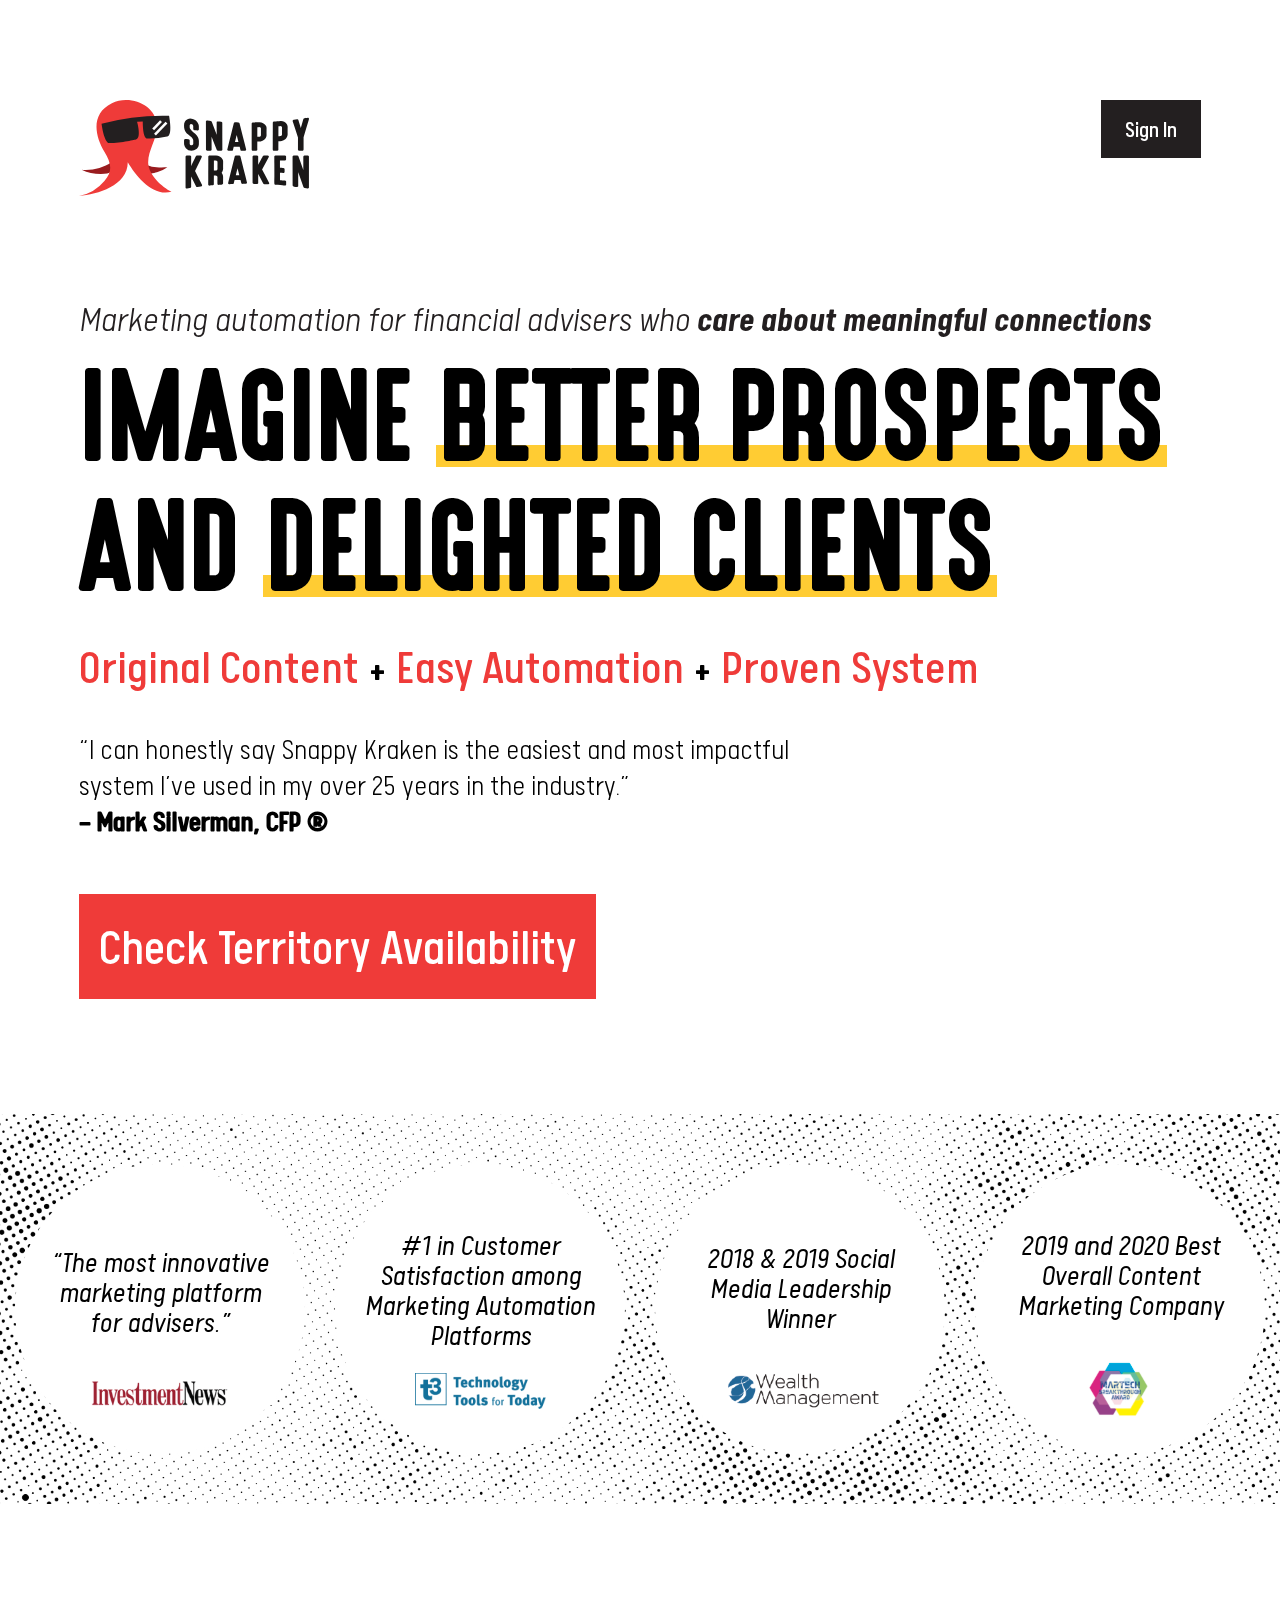
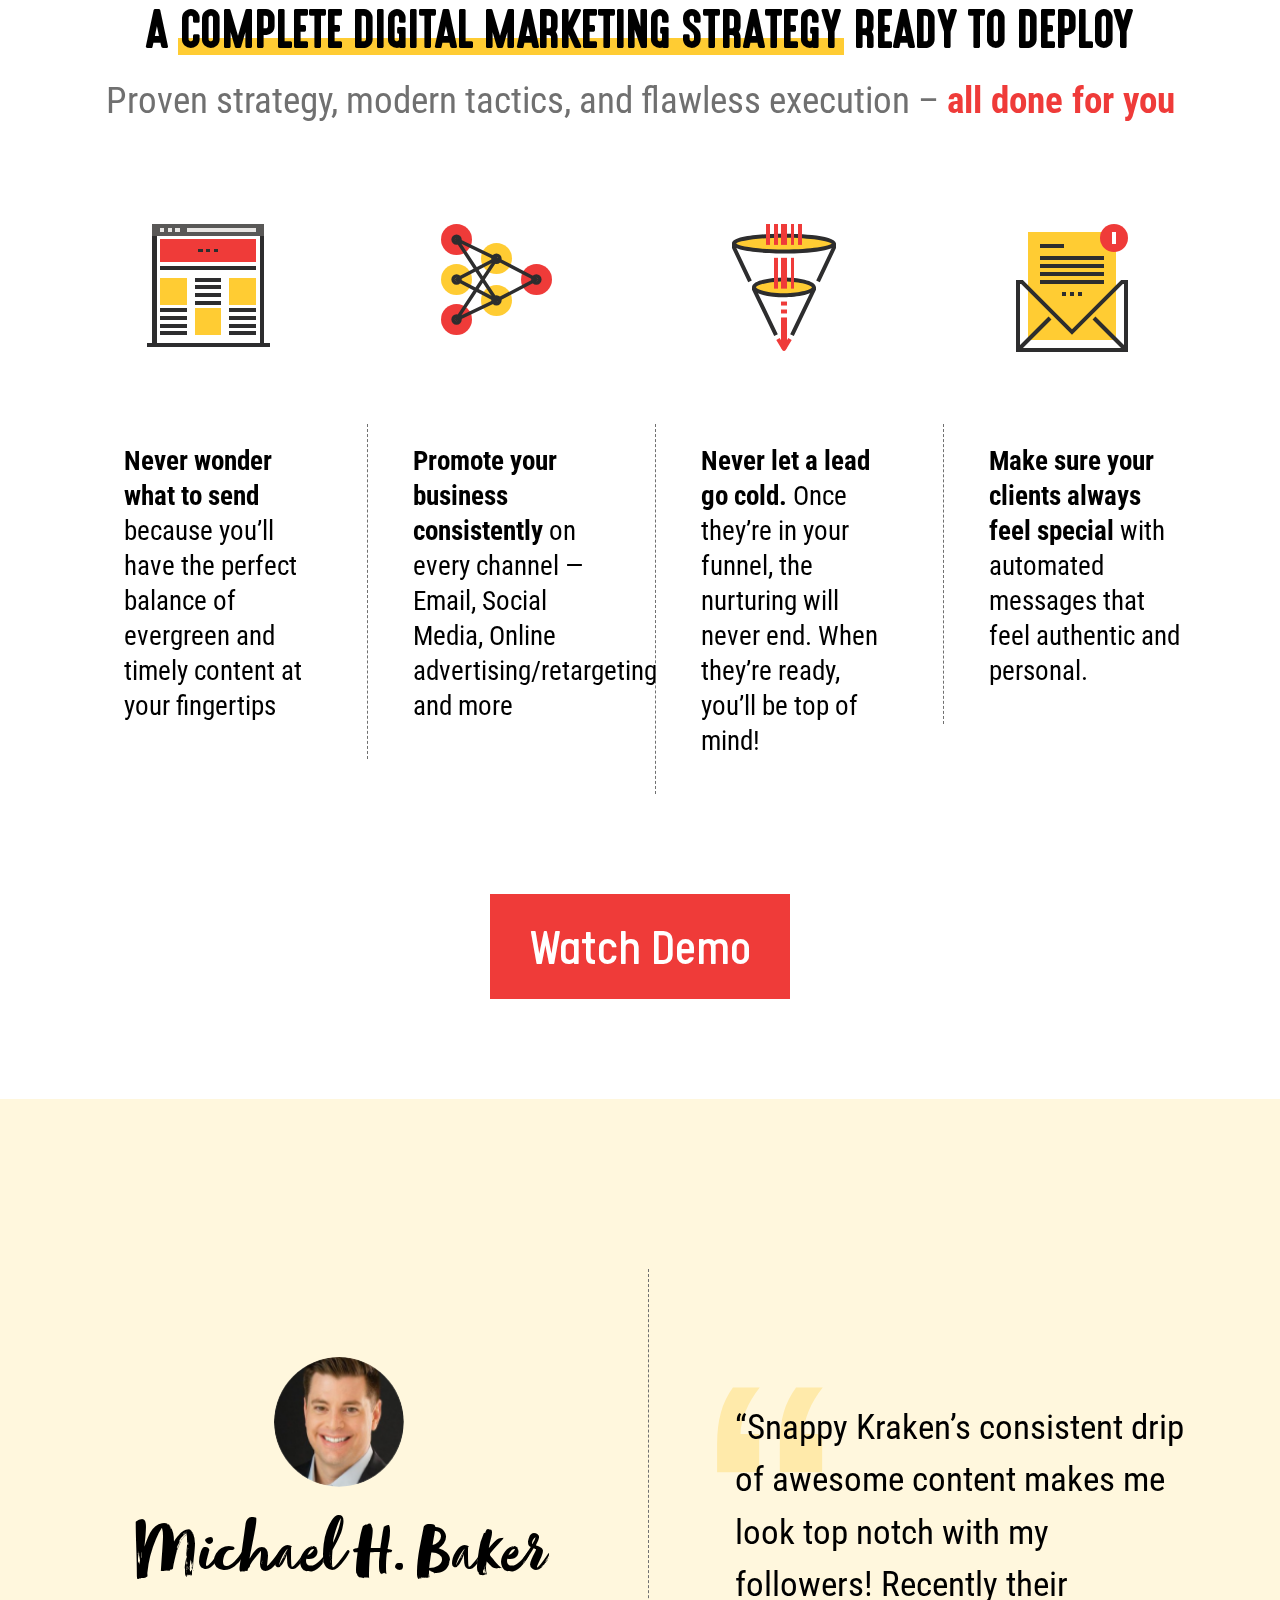
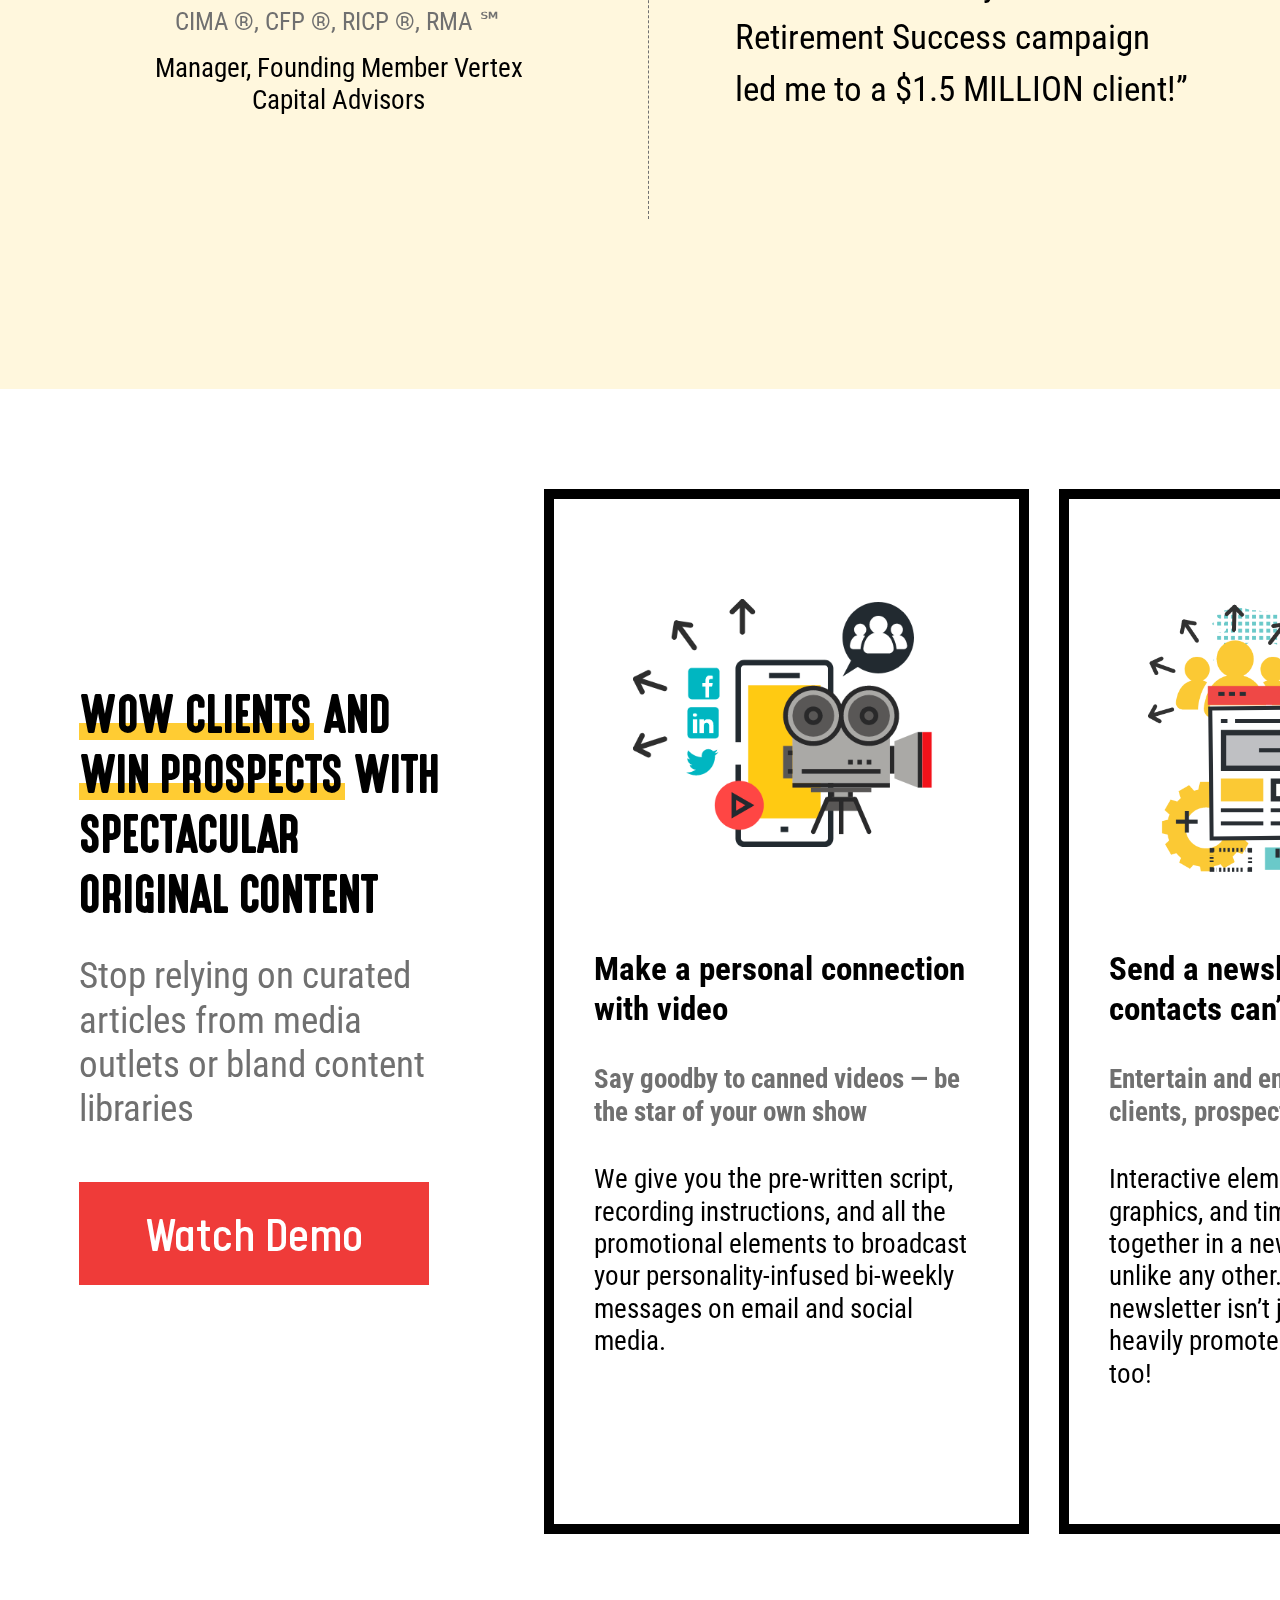
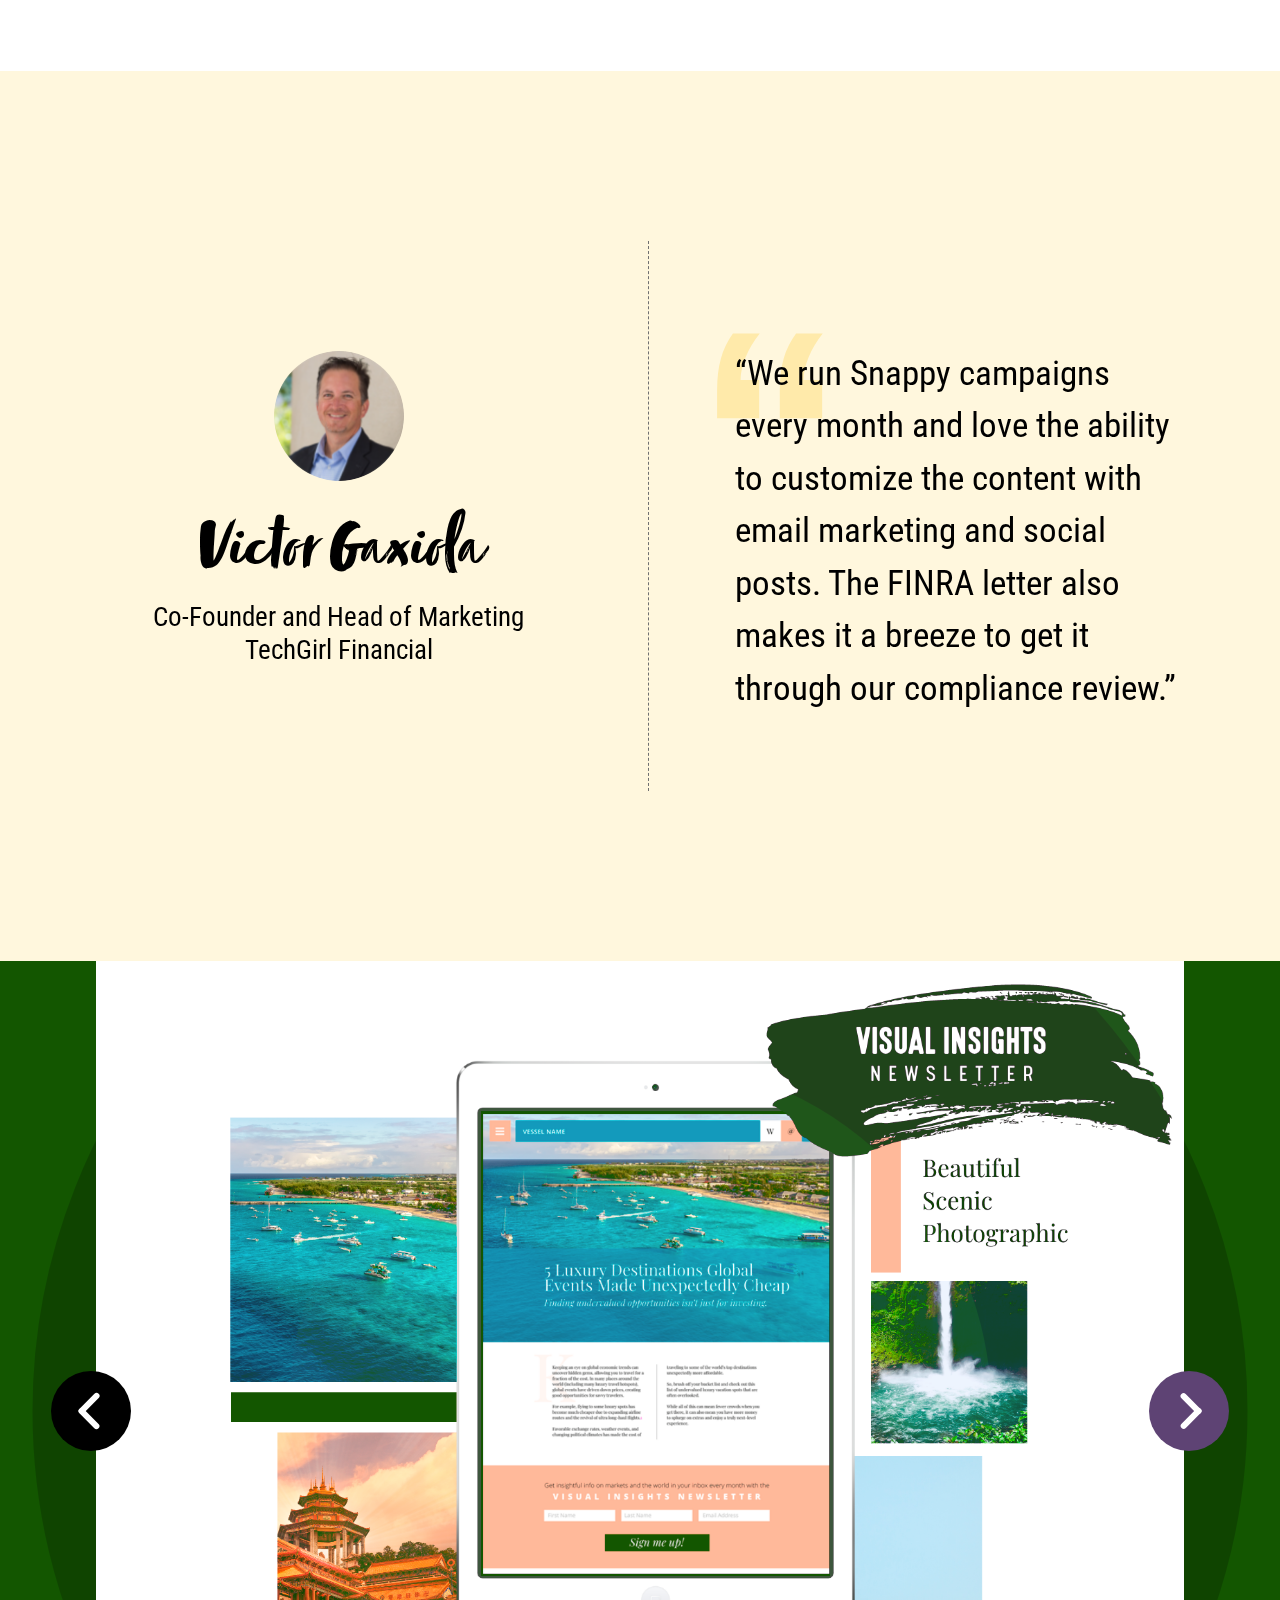
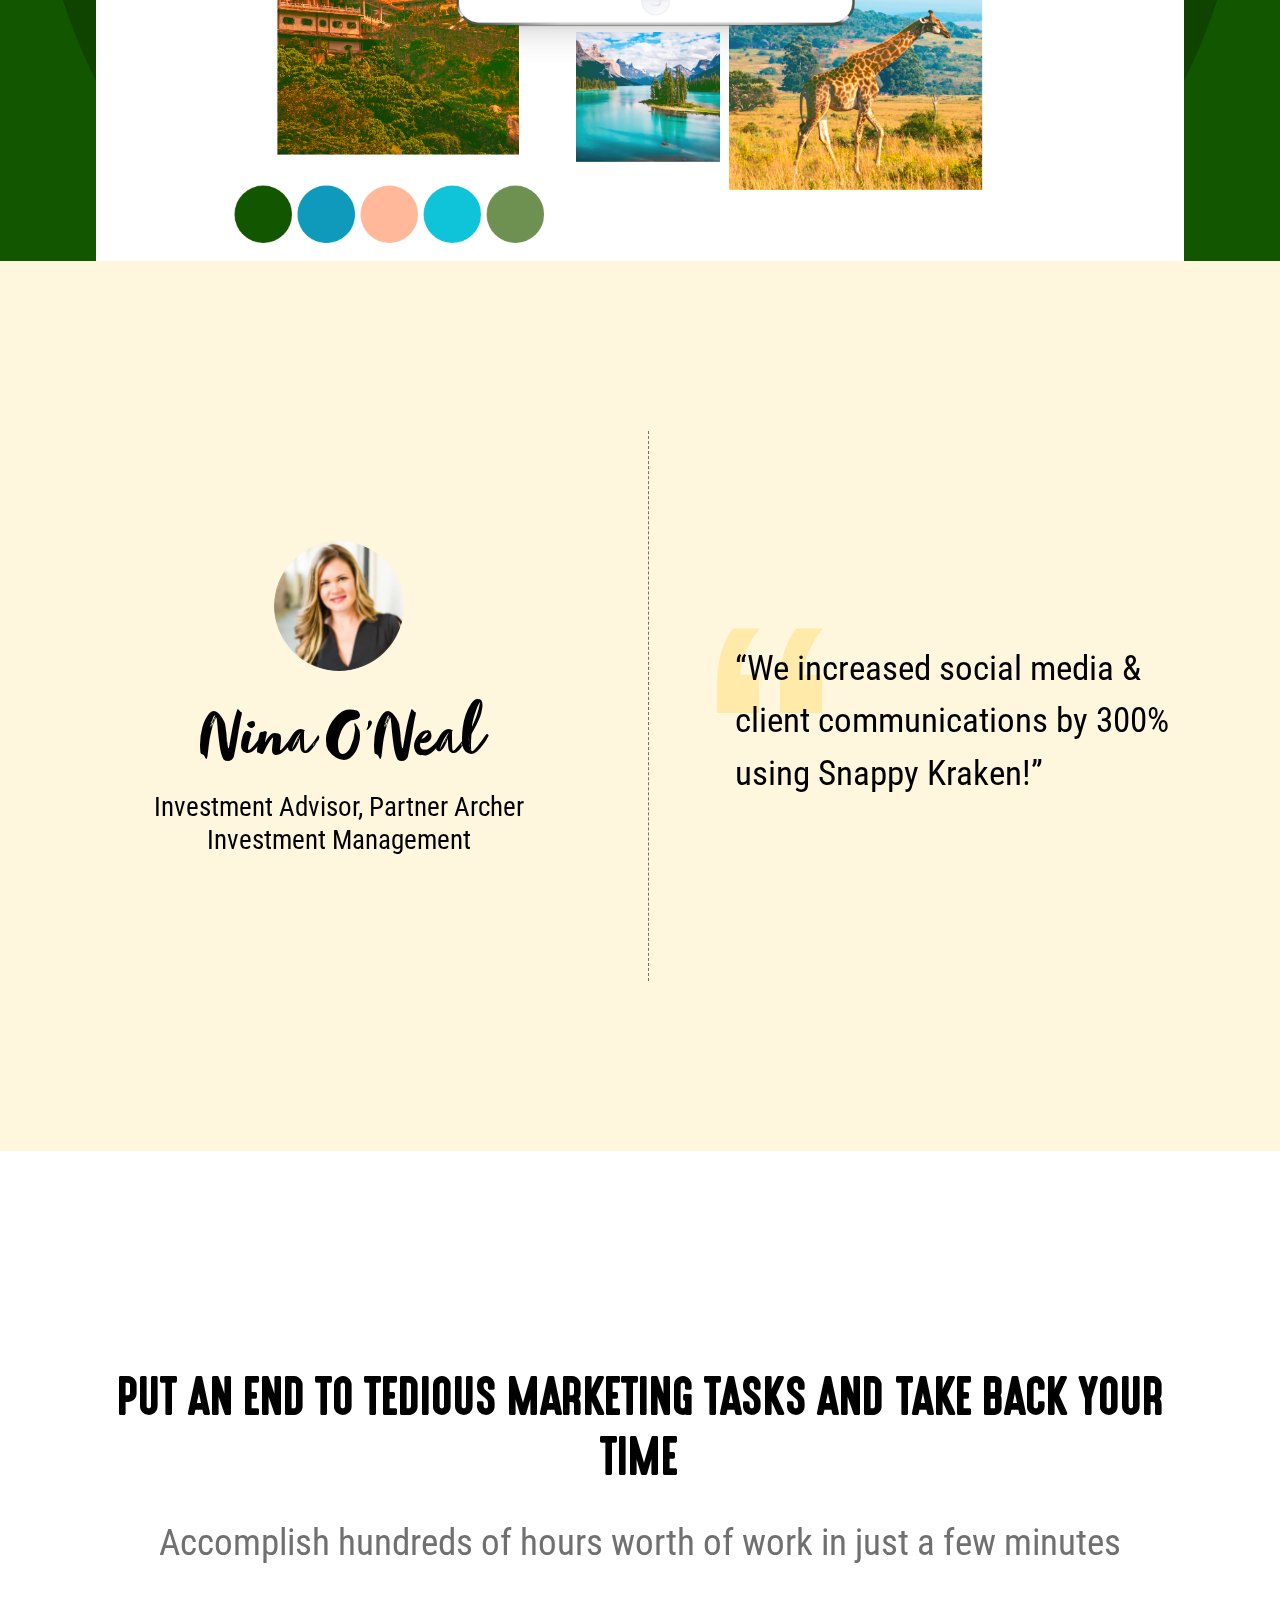
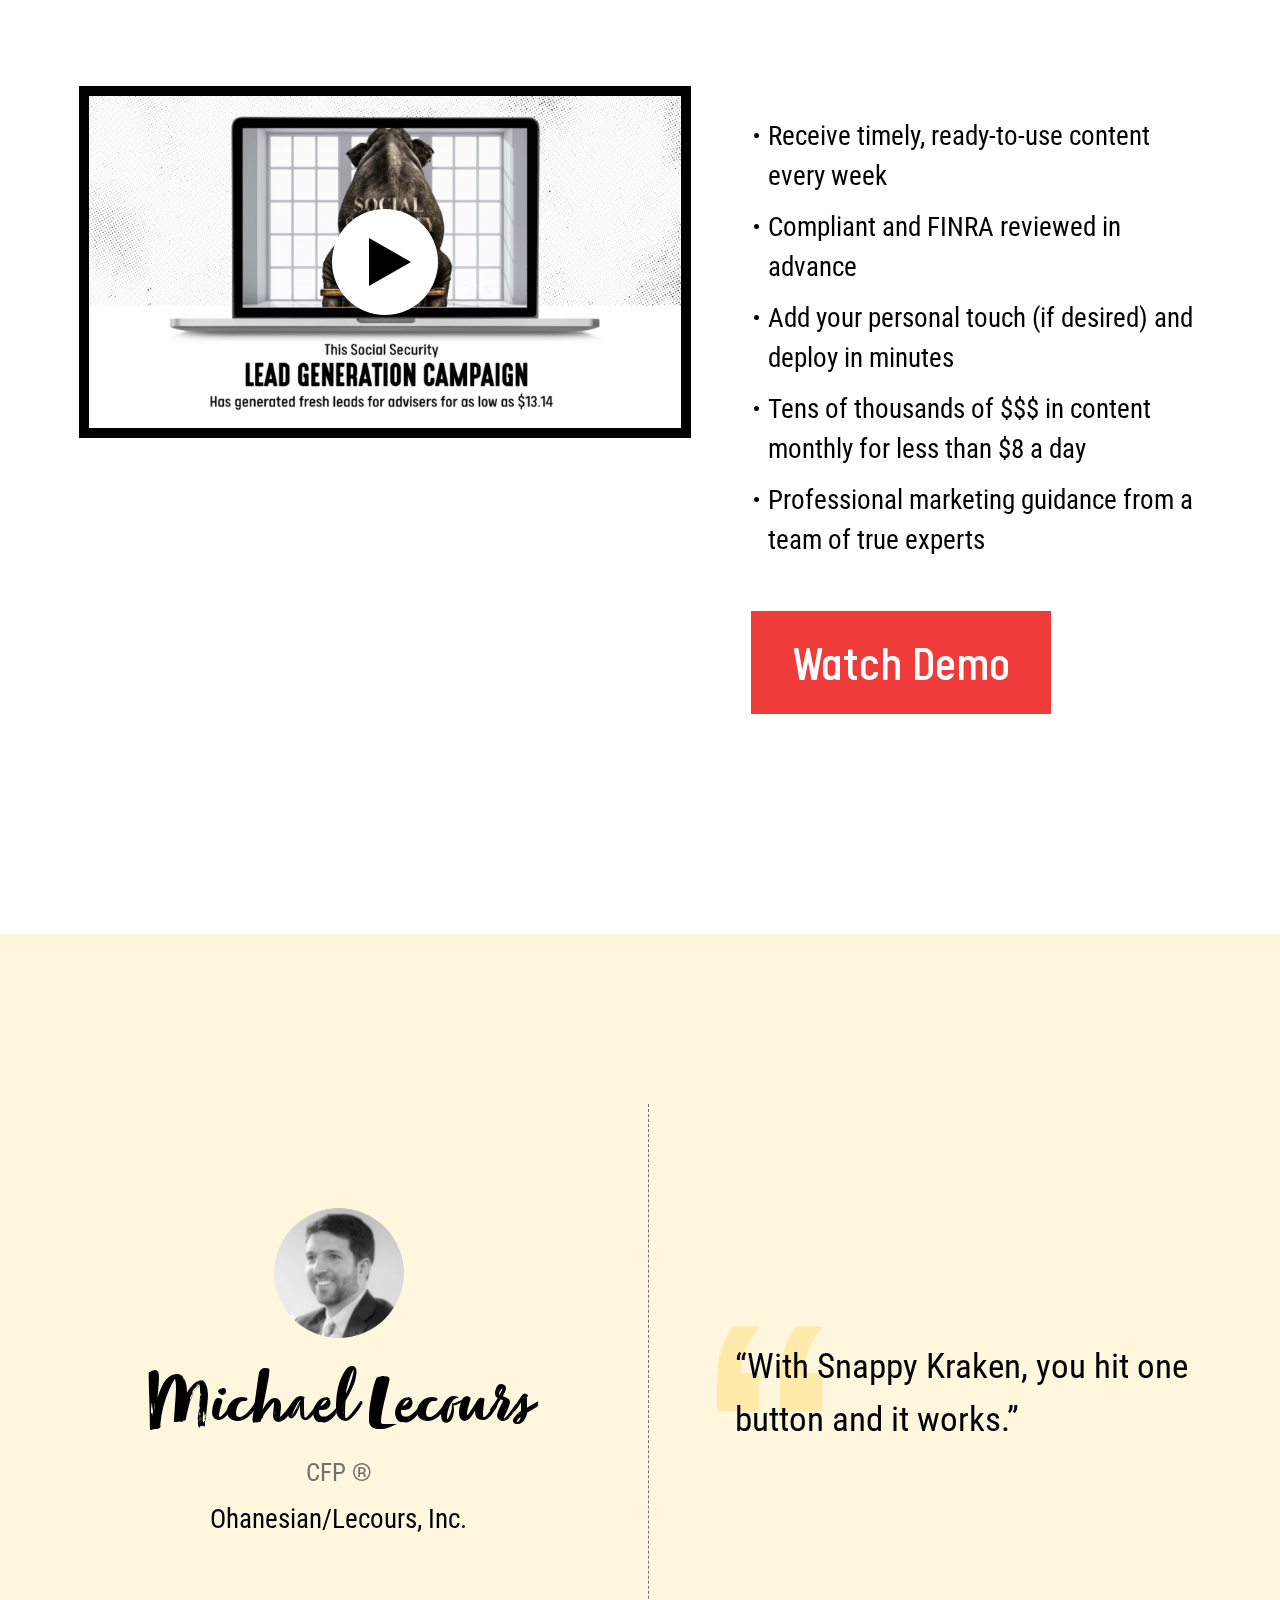
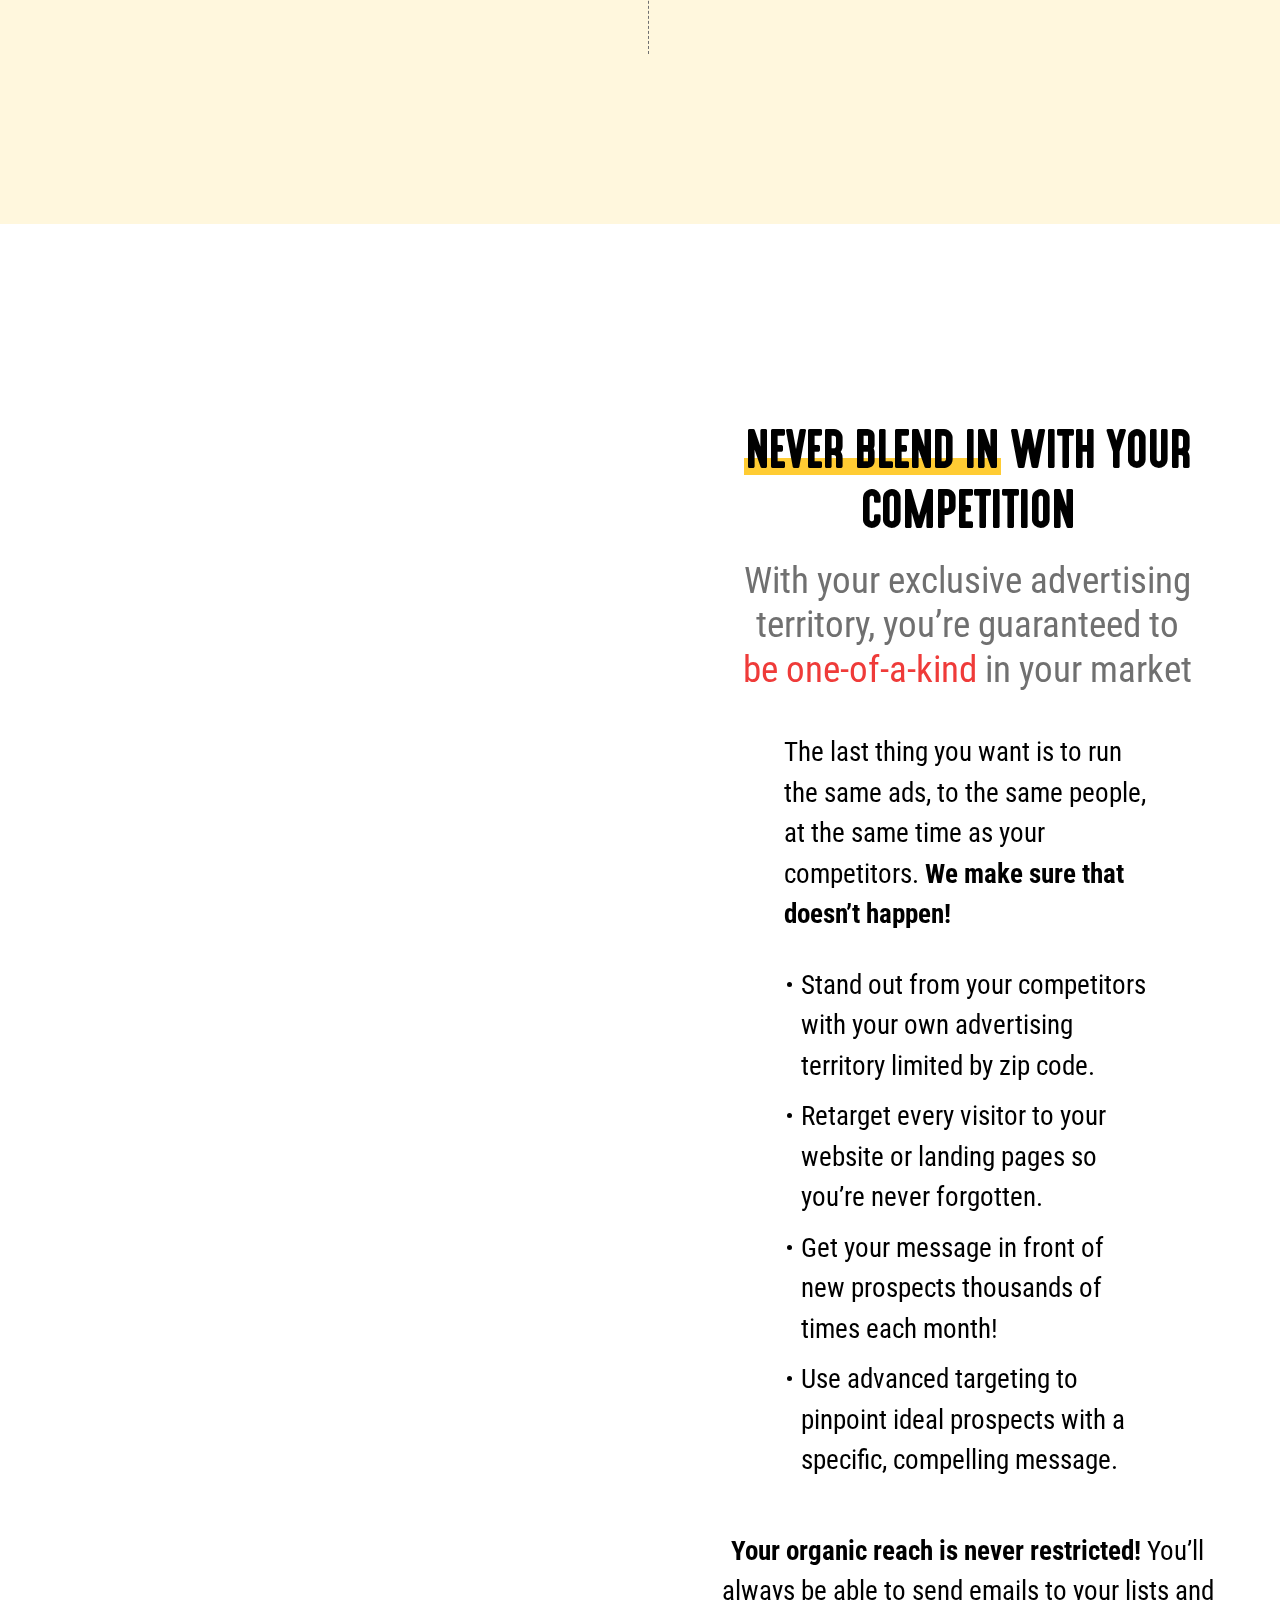
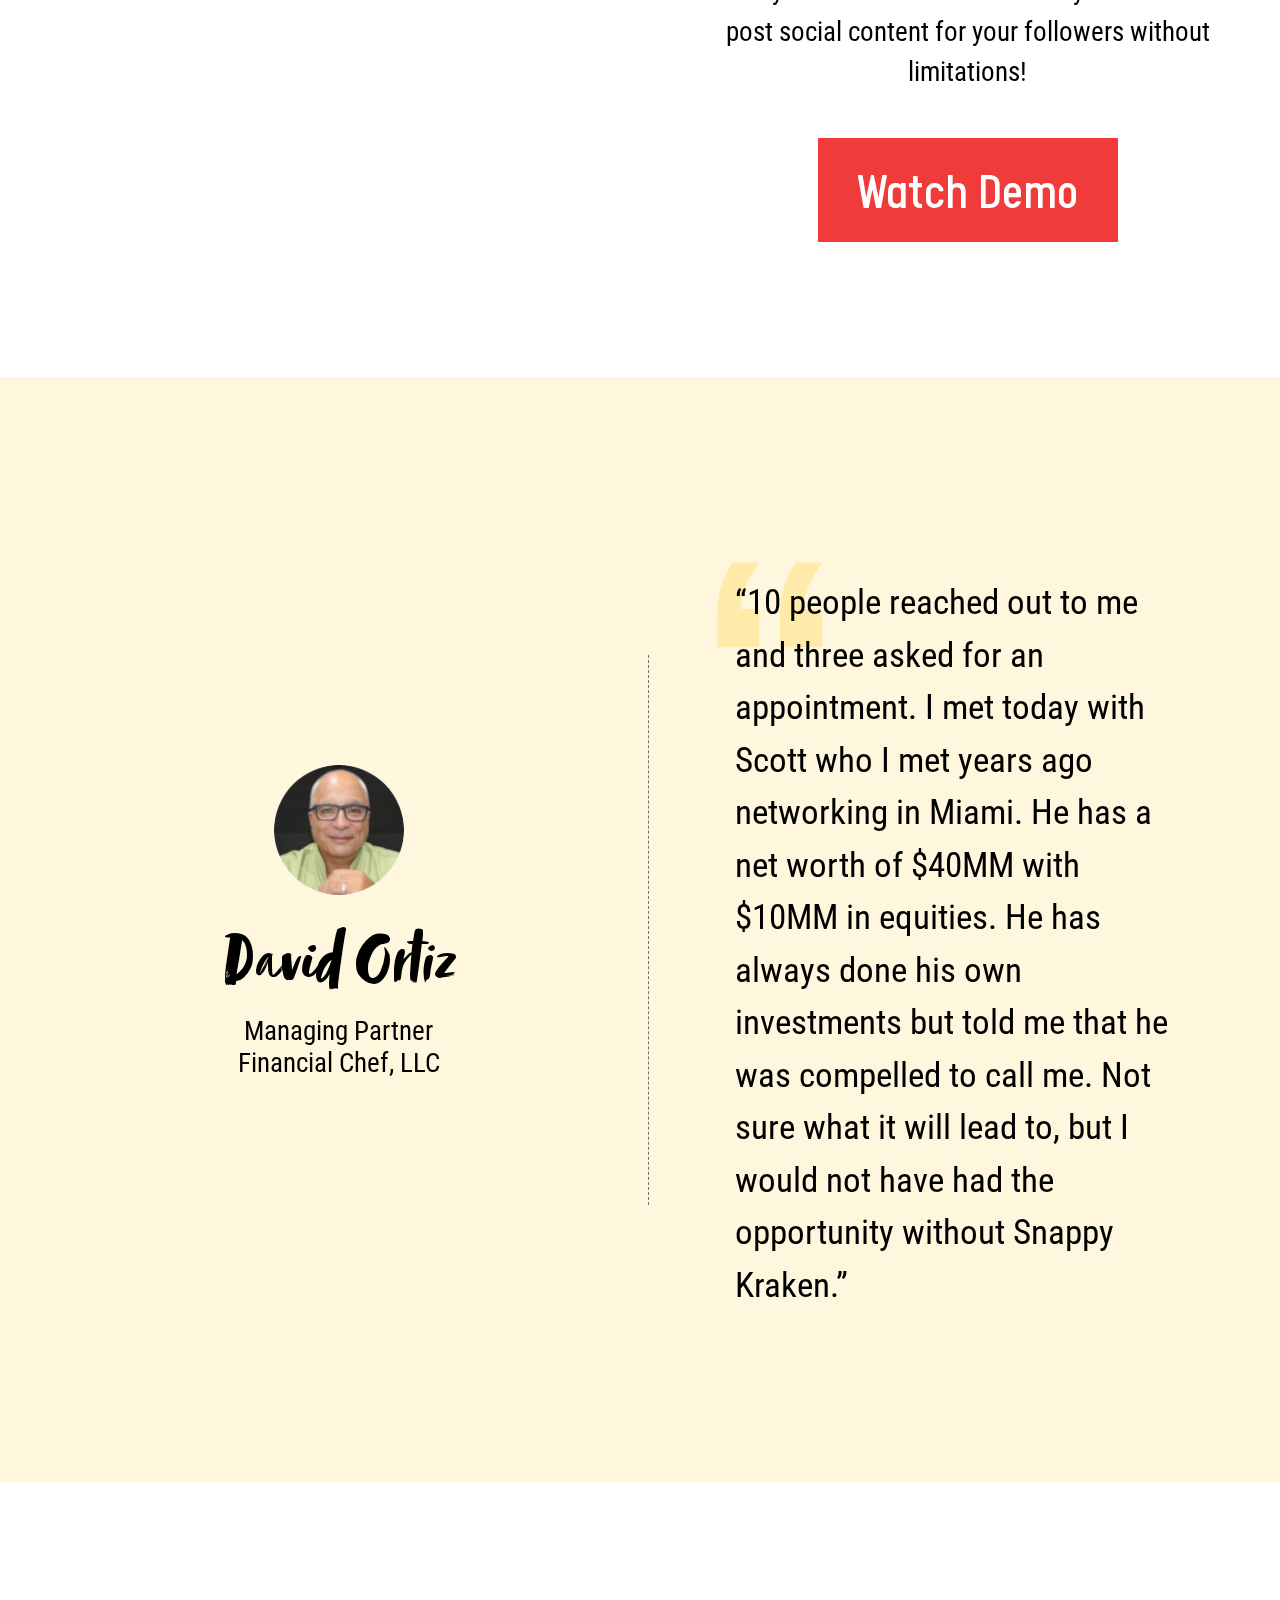
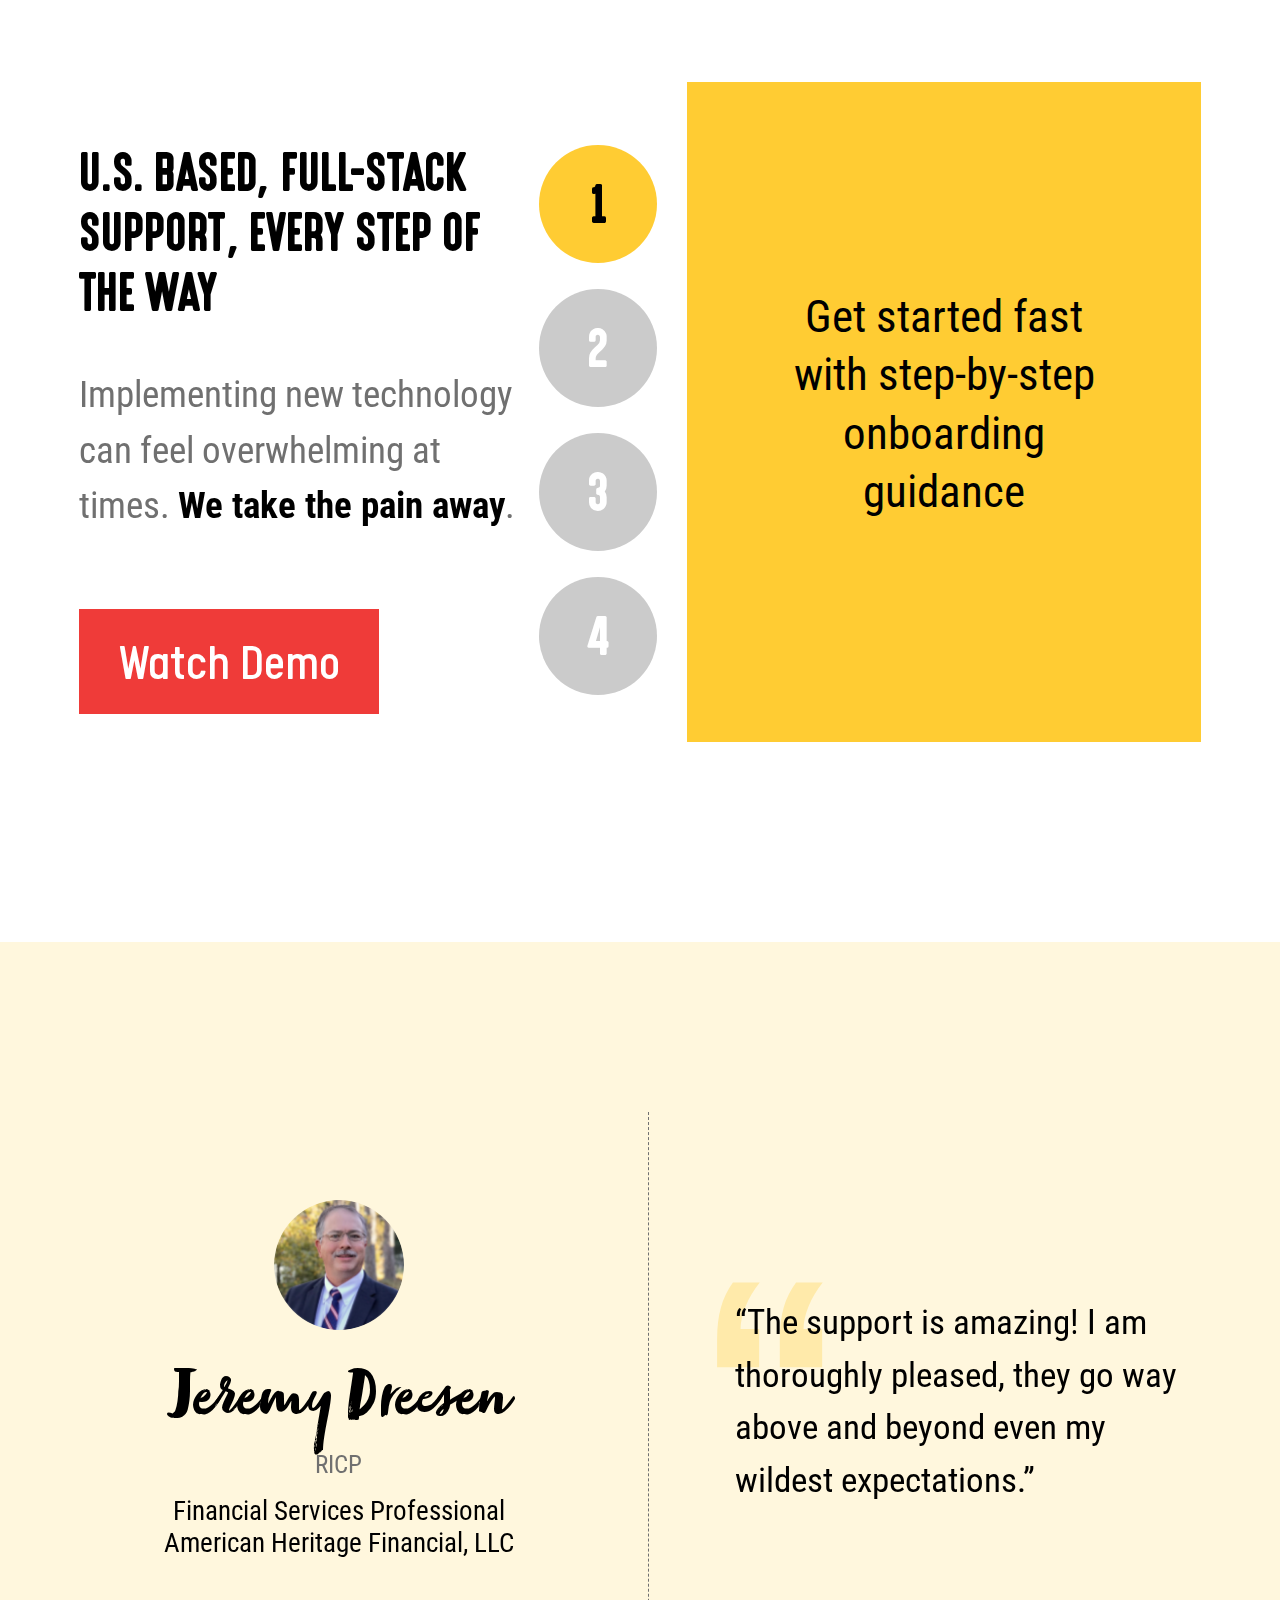
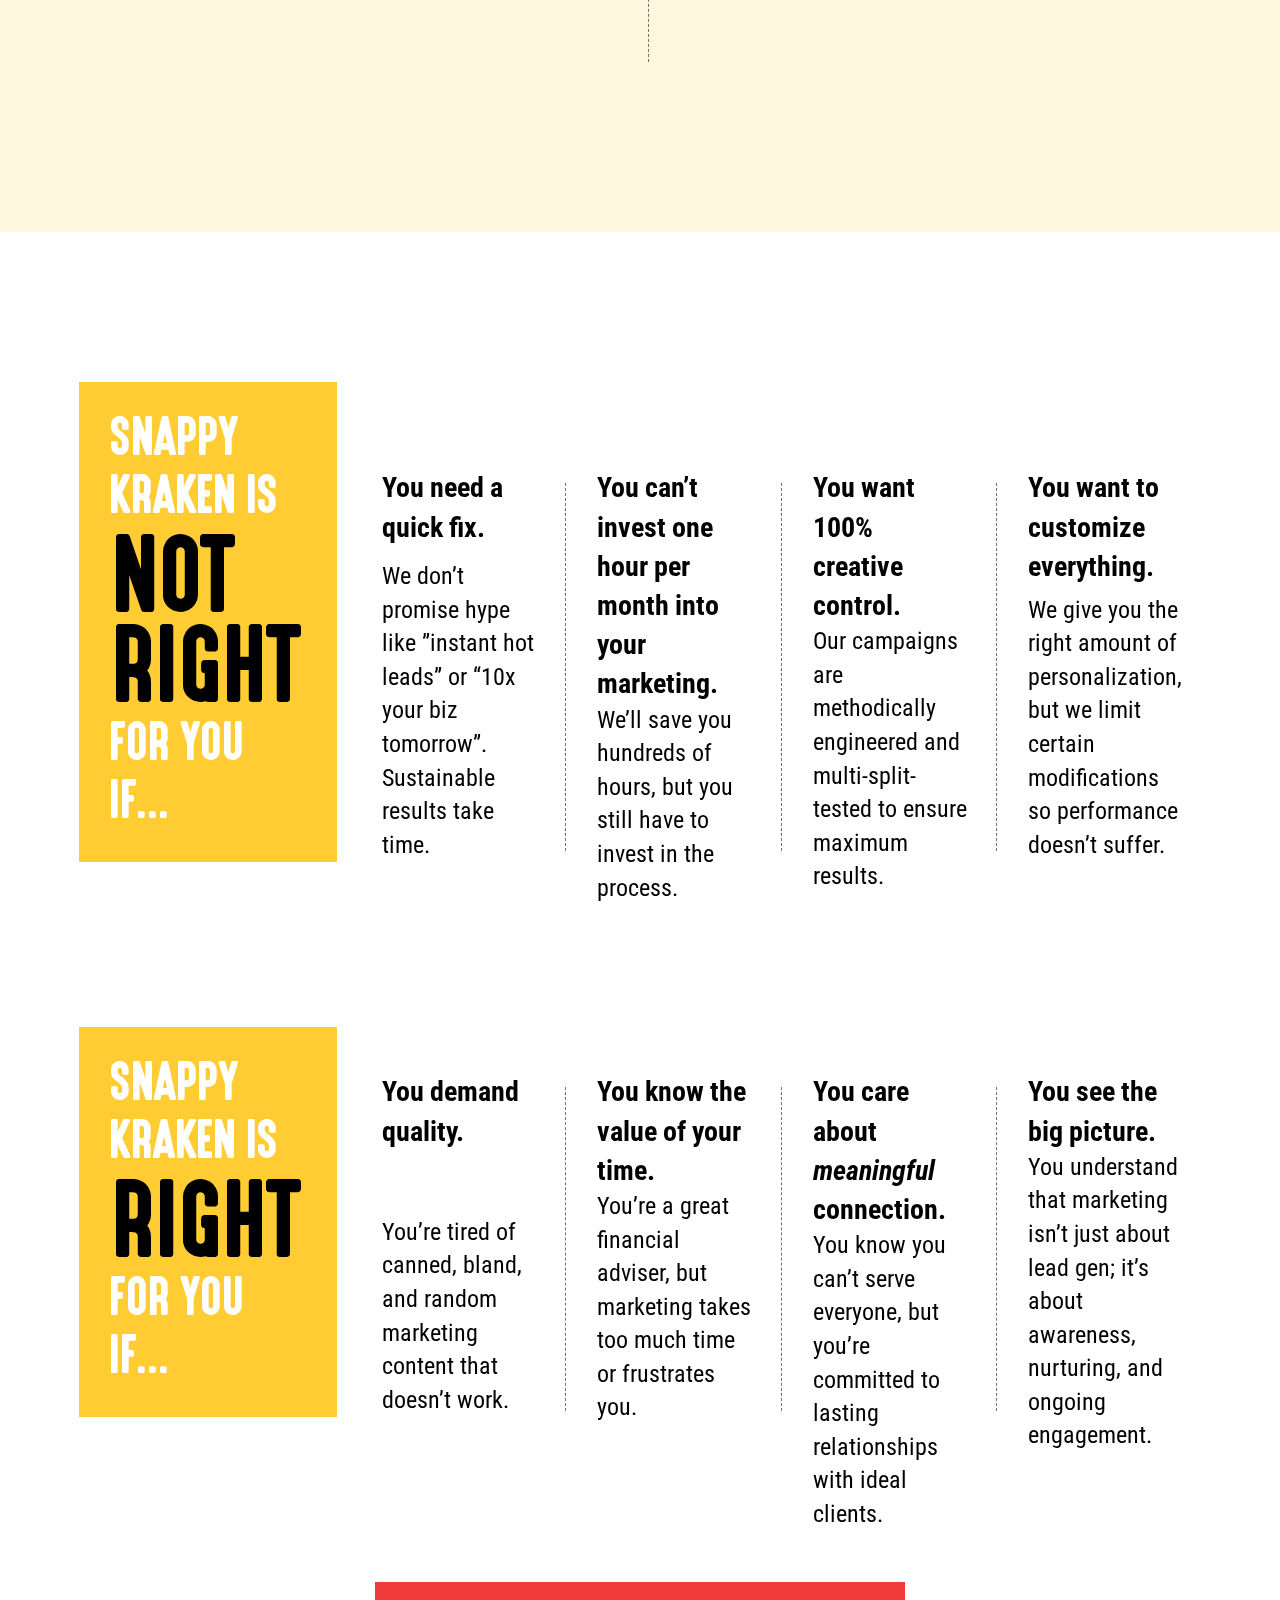
==== commit 3ab4fc45: "clean up & add animation for portfolio section" ====
--- a/home.html
+++ b/home.html
@@ -16,22 +16,7 @@
 </head>
 
 <body class="home">
-	<!-- Modal -->
-	<div class="modal fade" id="VideoModal" tabindex="-1" role="dialog" aria-labelledby="ModalLabel" aria-hidden="true">
-		<div class="modal-dialog modal-lg" role="document">
-			<div class="modal-content">
-				<button type="button" class="close" data-dismiss="modal" aria-label="Close">
-					<span aria-hidden="true">&times;</span>
-				</button>
-
-				<div class="modal-body">
-					<video controls autoplay muted>
-						<source src="assets/video/[FINAL]-Time-Lapse-Product-Video.mp4" type="video/mp4" />
-					</video>
-				</div>
-			</div>
-		</div>
-	</div>
+
 
 	<!-- Navigation Bar -->
 	<header class="header">
@@ -60,10 +45,10 @@
 	</header>
 
 	<!-- Page -->
-	<main id="home-page">
-
-		<div id="content">
-			<div class="top-box">
+	<div class="content">
+		<div class="page-container">
+			<!-- content banner section ends here -->
+			<section class="bannerSection">
 				<div class="container">
 					<div class="header-wrapper">
 						<a href="index.html" class="logotype"><img src="assets/images/Snappy-logo.svg" alt="Snappy Kraken" /></a>
@@ -74,7 +59,10 @@
 						<strong>care about meaningful connections</strong>
 					</h3>
 					<h1>
-						Imagine <span><em>better prospects</em></span> <br />
+						<span class="border1"></span>
+						<span class="border2"></span>
+						<span class="border3"></span>
+						Imagine <span><em>better prospects</em></span>
 						and <span><em>delighted clients</em></span>
 					</h1>
 					<h4>
@@ -89,9 +77,11 @@
 					</p>
 					<a href="#" class="btn">Check Territory Availability</a>
 				</div>
-			</div>
-
-			<div class="bg">
+			</section>
+			<!-- content banner section ends here -->
+
+			<!-- specs section ends here -->
+			<section class="specsSection">
 				<div class="container">
 					<div class="row">
 						<div class="col-lg-3 col-md-6">
@@ -139,11 +129,14 @@
 						</div>
 					</div>
 				</div>
-			</div>
-
-			<div class="boxes">
+			</section>
+			<!-- specs section ends here -->
+
+			<!-- boxes section starts here -->
+			<section class="boxesSection">
 				<div class="container">
 					<h2>
+						<span class="border1"></span>
 						A <span><em>Complete Digital Marketing Strategy</em></span> Ready
 						To Deploy
 					</h2>
@@ -202,9 +195,11 @@
 					</div>
 					<a href="#" class="btn">Watch Demo</a>
 				</div>
-			</div>
-
-			<div class="reviews">
+			</section>
+			<!-- boxes section ends here -->
+
+			<!-- review section starts here -->
+			<section class="reviewsSection">
 				<div class="container">
 					<div class="row">
 						<div class="col-md-6">
@@ -224,15 +219,19 @@
 						</div>
 					</div>
 				</div>
-			</div>
-
-			<div class="with-carousel">
+			</section>
+			<!-- review section ends here -->
+
+			<!-- wow client section starts here -->
+			<section class="wowclientsSection">
 				<div class="container">
 					<div class="row">
 						<div class="col-md-5">
 							<div class="left-info">
 								<h2>
-									<span><em>Wow clients</em></span> and <br />
+									<span class="border1"></span>
+									<span class="border2"></span>
+									<span><em>Wow clients</em></span> and
 									<span><em>win prospects</em></span> with spectacular
 									original content
 								</h2>
@@ -344,9 +343,11 @@
 						</div>
 					</div>
 				</div>
-			</div>
-
-			<div class="reviews">
+			</section>
+			<!-- wow client section starts here -->
+
+			<!-- review section starts here -->
+			<section class="reviewsSection">
 				<div class="container">
 					<div class="row">
 						<div class="col-md-6">
@@ -366,40 +367,52 @@
 						</div>
 					</div>
 				</div>
-			</div>
-
-			<div class="img-slider">
-				<div class="container">
-					<h2>Amazingly crafted content that actually works</h2>
-					<div class="owl-carousel">
-						<div class="item">
-							<img src="assets/images/portfolio-1.png" alt="" />
-						</div>
-						<div class="item">
-							<img src="assets/images/portfolio-2.png" alt="" />
-						</div>
-						<div class="item">
-							<img src="assets/images/portfolio-3.png" alt="" />
-						</div>
-						<div class="item">
-							<img src="assets/images/portfolio-4.png" alt="" />
-						</div>
-						<div class="item">
-							<img src="assets/images/portfolio-5.png" alt="" />
-						</div>
-						<div class="item">
-							<img src="assets/images/portfolio-6.png" alt="" />
-						</div>
-					</div>
-					<h3>
-						Streamlined and automated marketing journeys for prospects and
-						clients at every stage
-					</h3>
-					<a href="#" class="btn">Watch Demo</a>
-				</div>
-			</div>
-
-			<div class="reviews">
+			</section>
+			<!-- review section ends here -->
+
+			<!-- imgSlider section starts here -->
+			<section class="cd-slider">
+				<ul>
+					<li data-color="#135600">
+						<div class="slidee" style="background-image:url(assets/images/portfolio-1.png)">
+
+						</div>
+					</li>
+					<li data-color="#5E4374">
+						<div class="slidee" style="background-image:url(assets/images/portfolio-2.png)">
+
+						</div>
+					</li>
+					<li data-color="#005115">
+						<div class="slidee" style="background-image:url(assets/images/portfolio-3.png)">
+
+						</div>
+					</li>
+					<li data-color="#1A4750">
+						<div class="slidee" style="background-image:url(assets/images/portfolio-4.png)">
+
+						</div>
+					</li>
+					<li data-color="#1F191A">
+						<div class="slidee" style="background-image:url(assets/images/portfolio-5.png)">
+
+						</div>
+					</li>
+					<li data-color="#000000">
+						<div class="slidee" style="background-image:url(assets/images/portfolio-6.png)">
+
+						</div>
+					</li>
+				</ul>
+				<nav class="navigators">
+					<div><a class="prev" href="#"></a></div>
+					<div><a class="next" href="#"></a></div>
+				</nav>
+			</section>
+			<!-- imgSlider section ends here -->
+
+			<!-- review section starts here -->
+			<section class="reviewsSection">
 				<div class="container">
 					<div class="row">
 						<div class="col-md-6">
@@ -419,11 +432,15 @@
 						</div>
 					</div>
 				</div>
-			</div>
-
-			<div class="video-box">
+			</section>
+			<!-- review section ends here -->
+
+
+			<!-- videobox section ends here -->
+			<section class="videoboxSection">
 				<div class="container">
 					<h2>
+						<span class="border1"></span>
 						Put an end to tedious marketing tasks and
 						<span><em>take back your time</em></span>
 					</h2>
@@ -459,9 +476,11 @@
 						</div>
 					</div>
 				</div>
-			</div>
-
-			<div class="reviews">
+			</section>
+			<!-- videobox section ends here -->
+
+			<!-- review section starts here -->
+			<section class="reviewsSection">
 				<div class="container">
 					<div class="row">
 						<div class="col-md-6">
@@ -477,9 +496,11 @@
 						</div>
 					</div>
 				</div>
-			</div>
-
-			<div class="fpo">
+			</section>
+			<!-- review section ends here -->
+
+			<!-- fpo section ends here -->
+			<section class="fpoSection">
 				<div>
 					<div class="row">
 						<div class="col-lg-6 col-md-6">
@@ -535,9 +556,11 @@
 						</div>
 					</div>
 				</div>
-			</div>
-
-			<div class="reviews large">
+			</section>
+			<!-- fpo section ends here -->
+
+			<!-- review section starts here -->
+			<section class="reviewsSection large">
 				<div class="container">
 					<div class="row">
 						<div class="col-md-6">
@@ -563,13 +586,17 @@
 						</div>
 					</div>
 				</div>
-			</div>
-
-			<div class="section">
+			</section>
+			<!-- review section ends here -->
+
+			<!-- support section starts here -->
+			<section class="supportSection">
 				<div class="container">
 					<div class="row">
 						<div class="col-md-5">
 							<h2>
+								<span class="border1"></span>
+								<span class="border2"></span>
 								U.S. Based, <span><em>Full-Stack Support</em></span>, Every Step Of The Way
 							</h2>
 							<p>
@@ -616,9 +643,11 @@
 						</div>
 					</div>
 				</div>
-			</div>
-
-			<div class="reviews">
+			</section>
+			<!-- support section ends here -->
+
+			<!-- review section starts here -->
+			<section class="reviewsSection">
 				<div class="container">
 					<div class="row">
 						<div class="col-md-6">
@@ -640,9 +669,11 @@
 						</div>
 					</div>
 				</div>
-			</div>
-
-			<div class="small-boxes">
+			</section>
+			<!-- review section ends here -->
+
+			<!-- techcol section ends here -->
+			<section class="techcolSection">
 				<div class="container">
 					<div class="row">
 						<div class="col-lg-3">
@@ -688,9 +719,11 @@
 						</div>
 					</div>
 				</div>
-			</div>
-
-			<div class="small-boxes second">
+			</section>
+			<!-- techcol section ends here -->
+
+			<!-- techcol section starts here -->
+			<section class="techcolSection second">
 				<div class="container">
 					<div class="row">
 						<div class="col-lg-3">
@@ -734,9 +767,11 @@
 						</div>
 					</div>
 				</div>
-			</div>
-
-			<div class="holder">
+			</section>
+			<!-- techcol section ends here -->
+
+			<!-- holder Section starts here -->
+			<section class="holderSection">
 				<div class="container">
 					<a href="#" class="btn">Watch Demo</a>
 					<h4>
@@ -810,17 +845,21 @@
 
 					<a href="#" class="btn">Watch Demo</a>
 				</div>
-			</div>
-
-			<div class="guarantee">
+			</section>
+			<!-- holder Section ends here -->
+
+			<!-- guarantee Section starts here -->
+			<section class="guaranteeSection">
 				<div class="g-box">
 					<h2>Grow Your Business</h2>
 					<h3>Guarantee</h3>
 					<p><strong>12</strong> Months</p>
 				</div>
-			</div>
-
-			<div class="bottom-box">
+			</section>
+			<!-- guarantee Section starts here -->
+
+			<!-- bottombox Section starts here -->
+			<section class="bottomboxSection">
 				<div class="container">
 					<p>
 						Use Snappy Kraken for 12-months and watch your business grow. If
@@ -843,12 +882,14 @@
 						</div>
 					</div>
 				</div>
-			</div>
+			</section>
+			<!-- bottombox Section ends here -->
 
 		</div>
-	</main>
-
-	<footer id="footer">
+	</div>
+	<!-- footer starts here -->
+
+	<footer>
 		<div class="container">
 			<a href="#"><img src="assets/images/android-chrome-512x512.png" alt="" class="android" /></a>
 			<ul>
@@ -857,7 +898,7 @@
 			</ul>
 			<p>
 				1452 North U.S. Hwy 1, Suite 118 • Ormond Beach, FL 32174
-				<br />844.762.7795
+				<br />
 			</p>
 			<p class="copy">&copy; Snappy Kraken 2020 | All Rights Reserved</p>
 			<ul class="bottom">
@@ -867,6 +908,26 @@
 		</div>
 	</footer>
 
+	<!-- footer ends here -->
+
+	<!-- modals start here  -->
+	<div class="modal fade" id="VideoModal" tabindex="-1" role="dialog" aria-labelledby="ModalLabel" aria-hidden="true">
+		<div class="modal-dialog modal-lg" role="document">
+			<div class="modal-content">
+				<button type="button" class="close" data-dismiss="modal" aria-label="Close">
+					<span aria-hidden="true">&times;</span>
+				</button>
+
+				<div class="modal-body">
+					<video controls autoplay muted>
+						<source src="assets/video/[FINAL]-Time-Lapse-Product-Video.mp4" type="video/mp4" />
+					</video>
+				</div>
+			</div>
+		</div>
+	</div>
+	<!-- modals ends here  -->
+
 	<script src="assets/js/jquery.min.js"></script>
 	<script src="assets/js/jquery.mousewheel.min.js"></script>
 	<script src="assets/js/owl.carousel.min.js"></script>
--- a/assets/css/main.css
+++ b/assets/css/main.css
@@ -146,6 +146,7 @@
 	opacity: 1;
 }
 
+/* common class starts here */
 section,
 article,
 header,
@@ -181,31 +182,31 @@
 	text-decoration: none !important;
 }
 
-#content h1,
-#content h2,
-#content h3,
-#content h4,
-#content h5,
-#content h6 {
+.content h1,
+.content h2,
+.content h3,
+.content h4,
+.content h5,
+.content h6 {
 	margin: 0 0 15px;
 	font-weight: 400;
 }
 
-#content p,
-#content ul,
-#content ol {
+.content p,
+.content ul,
+.content ol {
 	margin-bottom: 15px;
 }
 
-#content ul {
+.content ul {
 	margin-left: 20px;
 }
 
-#content ol {
+.content ol {
 	margin-left: 25px;
 }
 
-#content a {
+.content a {
 	color: #EF3B39;
 }
 
@@ -218,7 +219,7 @@
 	height: 0;
 }
 
-#home-page {
+.page-container {
 	min-width: 220px;
 	overflow: hidden;
 }
@@ -255,20 +256,8 @@
 	opacity: 0.8;
 }
 
-
-
 .container {
 	max-width: 1600px;
-}
-
-.bg {
-	padding: 50px 0;
-	text-align: center;
-	background: url("../images/halftone.png") repeat left top;
-}
-
-.bg p {
-	font-family: 'Calps-SemiLightItalic';
 }
 
 .box {
@@ -282,14 +271,14 @@
 	margin: 0 auto;
 }
 
-#content .box h4 {
+.content .box h4 {
 	font-size: 35px;
 	line-height: 100%;
 	margin-bottom: 0;
 	font-family: 'Calps-SemiLightItalic';
 }
 
-#content .box h4 a {
+.content .box h4 a {
 	color: #000;
 }
 
@@ -300,34 +289,34 @@
 	align-items: center;
 }
 
-#content h2,
-#content h1 {
+.content h2,
+.content h1 {
 	font-family: 'HighVoltage';
 	font-size: 50px;
 	text-align: center;
 	text-transform: uppercase;
 }
 
-#content h1 {
+.content h1 {
 	font-size: 140px;
 	text-align: left;
 	line-height: 110%;
 }
 
-#content h2 span,
-#content h1 span {
+.content h2 span,
+.content h1 span {
 	position: relative;
 	padding: 0 2px;
 }
 
-#content h2 em,
-#content h1 em {
+.content h2 em,
+.content h1 em {
 	font-style: normal;
 	position: relative;
 }
 
-#content h2 span:before,
-#content h1 span:before {
+.content h2 span:before,
+.content h1 span:before {
 	height: 17px;
 	background: #FFCC33;
 	content: '';
@@ -338,103 +327,420 @@
 	bottom: 21px;
 }
 
-#content h1 span:before {
+.content h1 span:before {
 	height: 22px;
 	bottom: 69px;
 }
 
-#content h3 {
+.content h3 {
 	font-size: 37px;
 	text-align: center;
 	color: #707070;
 	font-family: 'Roboto Condensed', sans-serif;
 }
 
-#content h3 span {
+.content h3 span {
 	color: #EF3B39;
 }
 
-#content .boxes h3 {
+.content h3 strong {
+	color: #EF3B39;
+}
+
+.content .owl-carousel h6 {
+	font-size: 33px;
+	font-weight: 700;
+}
+
+.content .owl-carousel p strong {
+	color: #707070;
+}
+
+.in-box {
+	border: 10px solid #000;
+	padding: 0 60px;
+	text-align: center;
+	height: 1045px;
+}
+
+.owl-carousel .owl-item .in-box img {
+	width: 80%;
+	display: inline-block;
+}
+
+.in-box-img {
+	height: 470px;
+	margin: 100px 0 0;
+}
+
+.carousel {
+	position: absolute;
+	left: 0;
+	top: 0;
+	width: 1400px;
+}
+
+.box-text {
+	background: #FFCC33;
+	height: 660px;
+	padding: 0 150px;
+	display: flex;
+	justify-content: center;
+	align-items: center;
+	text-align: center;
+	width: 80%;
+	float: right;
+}
+
+.box-text.black {
+	background: #231F20;
+}
+
+.box-text.blue {
+	background: #66CCCC;
+}
+
+.box-text.red {
+	background: #991B1E;
+}
+
+.container.small-width {
+	max-width: 1000px;
+}
+
+.btn-default {
+	background: #EF3B39 !important;
+	border: none;
+
+}
+
+.btn-primary {
+	background: #FFCC33 !important;
+	border: none;
+
+}
+
+.toggle.btn {
+	min-width: 95px;
+	min-height: 49px;
+}
+
+.input {
+	margin: -55px auto -45px;
+}
+
+.toggle.ios,
+.toggle-on.ios,
+.toggle-off.ios {
+	border-radius: 27px;
+}
+
+.toggle.ios .toggle-handle {
+	border-radius: 50%;
+	background: #fff !important;
+}
+
+.toggle-handle {
+	width: 45px;
+	height: 45px;
+	-webkit-box-shadow: 0px 0px 5px 0px rgba(0, 0, 0, 0.11);
+	-moz-box-shadow: 0px 0px 5px 0px rgba(0, 0, 0, 0.11);
+	box-shadow: 0px 0px 5px 0px rgba(0, 0, 0, 0.11);
+
+}
+
+.ios label.btn {
+	text-transform: uppercase;
+	font-size: 16px;
+	color: #000;
+	padding: 0 13px !important;
+	font-family: 'Roboto Condensed', sans-serif;
+	text-align: left;
+}
+
+.ios.off label.btn {
+	color: #fff;
+	text-align: right;
+}
+
+.toggle-handle {
+	position: absolute;
+	right: 52%;
+	top: 2px;
+	-webkit-transition: all 1s;
+	-moz-transition: all 1s;
+	-ms-transition: all 1s;
+	-o-transition: all 1s;
+	transition: all 1s;
+}
+
+.off .toggle-handle {
+	right: auto;
+	left: 52%;
+}
+
+.toggle-handle.btn-lg {
+	width: 45px;
+}
+
+.ios.btn,
+.ios .btn {
+	padding: 0 !important;
+
+}
+
+.logo {
+	float: left;
+	margin-right: 20px;
+	margin-top: 7px;
+}
+
+.logo img {
+	height: 60px;
+}
+
+.header {
+	padding: 25px 30px;
+	background: #231F20;
 	margin-bottom: 100px;
 }
 
-#content h3 strong {
+.signin {
+	float: right;
+	font-size: 24px;
+	color: #000;
+	background: #fff;
+	padding: 18px 30px;
+}
+
+.navbar ul {
+	font-size: 24px;
+	margin-top: 10px;
+}
+
+.navbar ul a {
+	color: #fff;
+	margin-right: 70px;
+	text-transform: uppercase;
+}
+
+.navbar ul a:hover,
+.navbar ul .active a {
+	text-decoration: none;
 	color: #EF3B39;
 }
 
-.boxes {
+.home .header {
+	display: none;
+	-webkit-transition: all 0.3s;
+	-moz-transition: all 0.3s;
+	-ms-transition: all 0.3s;
+	-o-transition: all 0.3s;
+	transition: all 0.3s;
+	padding: 10px 25px;
+}
+
+.home .header .logo {
+	margin-top: 0;
+}
+
+.home .header .navbar ul {
+	font-size: 20px;
+}
+
+.home .header .signin {
+	font-size: 20px;
+	padding: 10px;
+	margin-top: 5px;
+}
+
+.header.smaller {
+	display: block;
+	z-index: 777;
+	position: fixed;
+	width: 100%;
+	left: 0;
+	top: 0;
+}
+
+.modal-body video {
+	width: 100% !important;
+}
+
+.modal-lg {
+	max-width: 65%;
+}
+
+button,
+.owl-dot {
+	outline: none !important;
+}
+
+.toggle-group * {
+	-webkit-transition: all 1s;
+	-moz-transition: all 1s;
+	-ms-transition: all 1s;
+	-o-transition: all 1s;
+	transition: all 1s;
+}
+
+/* common class ends here */
+
+/* slider common clasess */
+.slider .owl-dots {
+	counter-reset: dots;
+}
+
+.slider .owl-dot:before {
+	counter-increment: dots;
+	content: counter(dots);
+}
+
+.slider .owl-dots {
+	width: 118px;
+	position: absolute;
+	left: -20px;
+	top: 50px;
+}
+
+.slider .owl-dots button {
+	width: 118px;
+	height: 118px;
+	background: #CBCBCB;
+	font-size: 50px;
+	text-align: center;
+	font-family: 'HighVoltage';
+	border-radius: 50%;
+	-webkit-border-radius: 50%;
+	-moz-border-radius: 50%;
+	-o-border-radius: 50%;
+	color: #fff;
+	margin: 13px 0;
+	line-height: 128px;
+}
+
+.slider .owl-dots button.active {
+	background: #FFCC33;
+	color: #000;
+}
+
+.slider .owl-dots button.active:nth-of-type(2) {
+	background: #231F20;
+	color: #fff;
+}
+
+.slider .owl-dots button.active:nth-of-type(3) {
+	background: #66CCCC;
+}
+
+.slider .owl-dots button.active:nth-of-type(4) {
+	background: #991B1E;
+	color: #fff;
+}
+
+.btn.mobile {
+	display: none !important;
+}
+
+/* slider common clasess */
+
+/* specs section starts here */
+section.specsSection {
+	padding: 50px 0;
+	text-align: center;
+	background: url("../images/halftone.png") repeat left top;
+}
+
+section.specsSection p {
+	font-family: 'Calps-SemiLightItalic';
+}
+
+/* specs section ends here */
+
+
+/* boxesSection starts here */
+
+section.boxesSection {
 	padding: 100px 0;
 	text-align: center;
 }
 
-.boxes .btn {
+section.boxesSection h3 {
+	margin-bottom: 100px;
+}
+
+section.boxesSection .btn {
 	margin-top: 100px;
 }
 
-.boxes .row {
-	text-align: center;
-}
-
-.boxes .col-lg-3:first-child .text-box {
+section.boxesSection .row {
+	text-align: center;
+}
+
+section.boxesSection .col-lg-3:first-child .text-box {
 	border-left: none;
 }
 
-.boxes .text-box {
+section.boxesSection .text-box {
 	text-align: left;
 	padding: 20px 40px 20px 65px;
 	border-left: 1px dashed #707070;
 }
 
-.boxes .text-box p {
+section.boxesSection .text-box p {
 	line-height: 130%;
 }
 
-.boxes .img {
+section.boxesSection .img {
 	height: 200px;
 }
 
-.reviews .container {
+/* boxesSection ends here */
+
+
+/* reviewSection ends here */
+section.reviewsSection {
+	background: #FFF7DD;
+	padding: 170px 0;
+}
+
+section.reviewsSection .container {
 	max-width: 1126px;
 }
 
-.reviews .col-md-6 {
+section.reviewsSection .col-md-6 {
 	display: flex;
 	align-items: center;
 }
 
-.reviews {
-	background: #FFF7DD;
-	padding: 170px 0;
-}
-
-#content .reviews h4 {
+section.reviewsSection h4 {
 	font-size: 75px;
 	margin: 30px 0 0;
 	font-family: 'Zooja';
 }
 
-#content .reviews img {
+section.reviewsSection img {
 	width: 130px;
 }
 
-#content .reviews h6 {
+section.reviewsSection h6 {
 	font-size: 25px;
 	color: #707070;
 }
 
-#content .reviews h5 {
+section.reviewsSection h5 {
 	font-size: 27px;
 	margin: 0 50px 15px;
 }
 
-#content .reviews p {
+section.reviewsSection p {
 	font-size: 35px;
 	padding: 30px 0 0 40px;
 	margin: 0 0 0 40px;
 	background: url("../images/quote.svg") no-repeat left -50px;
 }
 
-#content .reviews .text-center {
+section.reviewsSection .text-center {
 	position: relative;
 	margin-right: 40px;
 	min-height: 550px;
@@ -445,7 +751,7 @@
 	flex-direction: column;
 }
 
-#content .reviews .text-center:after {
+section.reviewsSection .text-center:after {
 	content: '';
 	width: 2px;
 	height: 100%;
@@ -455,79 +761,62 @@
 	border-left: 1px dashed #707070;
 }
 
-#content .owl-carousel h6 {
-	font-size: 33px;
-	font-weight: 700;
-}
-
-#content .owl-carousel p strong {
-	color: #707070;
-}
-
-.in-box {
-	border: 10px solid #000;
-	padding: 0 60px;
-	text-align: center;
-	height: 1045px;
-}
-
-.owl-carousel .owl-item .in-box img {
-	width: 80%;
-	display: inline-block;
-}
-
-.in-box-img {
-	height: 470px;
-	margin: 100px 0 0;
-}
-
-.carousel {
+section.reviewsSection.large p {
+	width: 708px;
 	position: absolute;
 	left: 0;
-	top: 0;
-	width: 1400px;
-}
-
-.with-carousel {
+	top: 30px;
+}
+
+/* reviewSection ends here */
+
+
+
+/* wow client section starts here */
+section.wowclientsSection {
 	min-height: 1282px;
 	padding: 100px 0;
 }
 
-#content .with-carousel h2 {
+section.wowclientsSection h2 {
 	text-align: left;
 	margin-top: 200px;
 	margin-bottom: 25px;
 }
 
-#content .with-carousel p {
+section.wowclientsSection p {
 	font-size: 37px;
 	line-height: 120%;
 	color: #707070;
 }
 
-#content .with-carousel .btn {
+section.wowclientsSection .btn {
 	font-size: 52px;
 	width: 531px;
 	margin-top: 35px;
 }
 
-#content .with-carousel .in-box p {
+section.wowclientsSection .in-box p {
 	font-size: 27px;
 	text-align: left;
 	margin-bottom: 35px;
 	color: #000;
 }
 
-#content .with-carousel .in-box h6 {
+section.wowclientsSection .in-box h6 {
 	text-align: left;
 	margin-bottom: 35px;
 }
 
+/* wow client section ends here */
+
+
 .left-info {
 	margin-right: 76px;
 }
 
-.video-box {
+/* videobox section ends here */
+section.videoboxSection {
 	padding: 220px 0;
 }
 
@@ -568,37 +857,41 @@
 	margin: auto;
 }
 
-#content .video-box h2 {
+section.videoboxSection h2 {
 	margin-bottom: 30px;
 }
 
-#content .video-box h3 {
+section.videoboxSection h3 {
 	margin-bottom: 120px;
 }
 
-.video-box .btn {
+section.videoboxSection .btn {
 	font-size: 52px;
 }
 
-#content .list ul {
+/* videobox section ends here */
+
+
+
+.content .list ul {
 	margin: 30px 0 50px 17px;
 	list-style: none;
 }
 
-#content .list ul ul {
+.content .list ul ul {
 	margin: 10px 0 10px 40px;
 }
 
-#content .list ul li {
+.content .list ul li {
 	position: relative;
 	margin-bottom: 10px;
 }
 
-#content .list ul ul li {
+.content .list ul ul li {
 	margin-bottom: 0;
 }
 
-#content .list ul li:before {
+.content .list ul li:before {
 	content: "";
 	background: #000;
 	width: 5px;
@@ -613,7 +906,17 @@
 	top: 17px;
 }
 
-.fpo .animation {
+/* fpo section starts here */
+section.fpoSection {
+	padding: 200px 0 135px;
+	overflow: hidden;
+}
+
+section.fpoSection .container {
+	width: 100%;
+}
+
+section.fpoSection .animation {
 	width: 100%;
 	height: 100%;
 	display: flex;
@@ -621,22 +924,13 @@
 	align-items: center;
 }
 
-.fpo .description {
+section.fpoSection .description {
 	padding-right: 10%;
 }
 
-.fpo .animation img {
+section.fpoSection .animation img {
 	max-width: 100%;
 	max-height: 100%;
-}
-
-.fpo {
-	padding: 200px 0 135px;
-	overflow: hidden;
-}
-
-.fpo .container {
-	width: 100%;
 }
 
 .indent-text {
@@ -645,11 +939,11 @@
 	text-align: left;
 }
 
-#content .fpo h3 {
+section.fpoSection h3 {
 	margin: 0 30px 40px;
 }
 
-.fpo .btn {
+section.fpoSection .btn {
 	margin-top: 30px;
 }
 
@@ -657,132 +951,53 @@
 	display: none;
 }
 
-#content .reviews.large p {
-	width: 708px;
-	position: absolute;
-	left: 0;
-	top: 30px;
-}
-
-.slider .owl-dots {
-	counter-reset: dots;
-}
-
-.slider .owl-dot:before {
-	counter-increment: dots;
-	content: counter(dots);
-}
-
-#content .section .btn {
+/* fpo section ends here */
+
+
+/* support section starts here */
+section.supportSection .btn {
 	margin-top: 60px;
 }
 
-#content .section h2 {
+section.supportSection h2 {
 	text-align: left;
 	margin-bottom: 40px;
 	margin-top: 65px;
 }
 
-#content .section {
+section.supportSection {
 	padding: 200px 0;
 }
 
-#content .section p {
+section.supportSection p {
 	font-size: 37px;
 	color: #707070;
 }
 
-#content .section p strong {
+section.supportSection p strong {
 	color: #000;
 }
 
-.box-text {
-	background: #FFCC33;
-	height: 660px;
-	padding: 0 150px;
-	display: flex;
-	justify-content: center;
-	align-items: center;
-	text-align: center;
-	width: 80%;
-	float: right;
-}
-
-.box-text.black {
-	background: #231F20;
-}
-
-.box-text.blue {
-	background: #66CCCC;
-}
-
-.box-text.red {
-	background: #991B1E;
-}
-
-#content .section .box-text p {
+section.supportSection .box-text p {
 	font-size: 45px;
 	color: #000;
 	line-height: 130%;
 }
 
-#content .section .box-text.black p,
-#content .section .box-text.red p {
+section.supportSection .box-text.black p,
+section.supportSection .box-text.red p {
 	color: #fff;
 }
 
-.slider .owl-dots {
-	width: 118px;
-	position: absolute;
-	left: -20px;
-	top: 50px;
-}
-
-.slider .owl-dots button {
-	width: 118px;
-	height: 118px;
-	background: #CBCBCB;
-	font-size: 50px;
-	text-align: center;
-	font-family: 'HighVoltage';
-	border-radius: 50%;
-	-webkit-border-radius: 50%;
-	-moz-border-radius: 50%;
-	-o-border-radius: 50%;
-	color: #fff;
-	margin: 13px 0;
-	line-height: 128px;
-}
-
-.slider .owl-dots button.active {
-	background: #FFCC33;
-	color: #000;
-}
-
-.slider .owl-dots button.active:nth-of-type(2) {
-	background: #231F20;
-	color: #fff;
-}
-
-.slider .owl-dots button.active:nth-of-type(3) {
-	background: #66CCCC;
-}
-
-.slider .owl-dots button.active:nth-of-type(4) {
-	background: #991B1E;
-	color: #fff;
-}
-
-.btn.mobile {
-	display: none !important;
-}
-
-.small-boxes {
+/* support section ends here */
+
+/* panacae section starts here */
+section.techcolSection {
 	padding: 250px 0 0;
 
 }
 
-#content .small-boxes h2 {
+section.techcolSection h2 {
 	background: #FFCC33;
 	color: #fff;
 	text-align: left;
@@ -790,7 +1005,7 @@
 	line-height: 115%;
 }
 
-#content .small-boxes h2 span {
+section.techcolSection h2 span {
 	font-size: 100px;
 	color: #000;
 	display: block;
@@ -798,16 +1013,16 @@
 	margin: 10px 0 0;
 }
 
-#content .small-boxes h2 span:before {
+section.techcolSection h2 span:before {
 	display: none;
 }
 
-#content .small-boxes p {
+section.techcolSection p {
 	line-height: 140%;
 
 }
 
-#content .small-boxes h4 {
+section.techcolSection h4 {
 	font-size: 36px;
 	font-weight: 700;
 	line-height: 140%;
@@ -815,7 +1030,7 @@
 	flex: 1;
 }
 
-#content .small-boxes .container {
+section.techcolSection .container {
 	max-width: 1700px;
 }
 
@@ -829,7 +1044,7 @@
 
 }
 
-.second .textbox {
+section.techcolSection.second .textbox {
 	height: 360px;
 }
 
@@ -843,68 +1058,70 @@
 	border-left: 1px dashed #707070;
 }
 
-.small-boxes .col-md-3 {
+section.techcolSection .col-md-3 {
 	-ms-flex: 0 0 18.7%;
 	flex: 0 0 18.7%;
 	max-width: 18.7%;
 	align-self: flex-end;
 }
 
-.small-boxes .col-md-3:last-child .textbox:before {
+section.techcolSection .col-md-3:last-child .textbox:before {
 	display: none;
 }
 
-.holder .btn {
+/* panacae section starts here */
+
+/* holder section starts here */
+section.holderSection .btn {
 	margin: 150px 0;
 	width: 530px;
 }
 
-.holder .container {
-	text-align: center;
-}
-
-#content .holder h4 {
+section.holderSection .container {
+	text-align: center;
+}
+
+section.holderSection h4 {
 	font-size: 41px;
 }
 
-#content .holder h4 strong {
+section.holderSection h4 strong {
 	color: #EF3B39;
 	display: block;
 }
 
-#content .holder p {
+section.holderSection p {
 	text-transform: uppercase;
 	line-height: 140%;
 	width: 306px;
 	margin: 0 auto;
 }
 
-#content .holder p em {
+section.holderSection p em {
 	display: block;
 	text-transform: none;
 }
 
-#content .holder p strong {
+section.holderSection p strong {
 	display: block;
 	font-size: 60px;
 	margin: 20px 0;
 	font-family: 'HighVoltage';
 }
 
-#content .holder .img {
+section.holderSection .img {
 	height: 120px;
 	display: flex;
 	justify-content: center;
 	align-items: center;
 	margin-top: 80px;
-
-}
-
-.container.small-width {
-	max-width: 1000px;
-}
-
-.guarantee {
+}
+
+/* holder section starts here */
+
+
+/* guarantee Section starts here  */
+section.guaranteeSection {
 	background: url("../images/halftone-2.png") no-repeat left center;
 	-webkit-background-size: 100% auto;
 	background-size: 100% auto;
@@ -920,18 +1137,18 @@
 	padding: 0 50px;
 }
 
-#content .guarantee h2 {
+section.guaranteeSection h2 {
 	padding: 105px 50px 0;
 	line-height: 110%;
 }
 
-#content .guarantee h2,
-#content .guarantee p strong {
+section.guaranteeSection h2,
+section.guaranteeSection p strong {
 	font-size: 70px;
 	color: #fff;
 }
 
-#content .guarantee h3 {
+section.guaranteeSection h3 {
 	font-size: 45px;
 	color: #000;
 	margin-top: 39px;
@@ -942,7 +1159,7 @@
 	display: inline-block;
 }
 
-#content .guarantee h3:before {
+section.guaranteeSection h3:before {
 	width: 79px;
 	border-top: 2px solid #000;
 	position: absolute;
@@ -951,7 +1168,7 @@
 	content: '';
 }
 
-#content .guarantee h3:after {
+section.guaranteeSection h3:after {
 	width: 79px;
 	border-top: 2px solid #000;
 	position: absolute;
@@ -960,45 +1177,142 @@
 	content: '';
 }
 
-#content .guarantee p {
+section.guaranteeSection p {
 	font-size: 25px;
 	color: #fff;
 	line-height: 150%;
 }
 
-#content .guarantee p strong {
+section.guaranteeSection p strong {
 	display: block;
 	margin-bottom: 10px;
 	font-family: 'HighVoltage';
 }
 
-.bottom-box .container {
+/* guarantee Section ends here  */
+
+
+
+/* bottombox Section starts here  */
+section.bottomboxSection .container {
 
 	max-width: 1300px;
 }
 
-#content .bottom-box p {
+section.bottomboxSection p {
 	font-size: 37px;
 	text-align: center;
 	margin: 0 70px 35px;
 
 }
 
-#content .bottom-box p span {
+section.bottomboxSection p span {
 	font-size: 20px;
 	line-height: 140%;
 	display: block;
 }
 
-.bottom-box {
+section.bottomboxSection {
 	padding: 100px 0 140px;
 }
 
-#content .bottom-box .btn {
+section.bottomboxSection .btn {
 	margin-top: 20px;
 }
 
-#footer {
+/* bottombox Section ends here  */
+
+
+/* content banner section starts here */
+section.bannerSection {
+	padding-bottom: 75px;
+}
+
+section.bannerSection h3 {
+	font-family: 'Calps-LightItalic';
+	font-size: 37px;
+	color: #231F20;
+	text-align: left;
+	margin-bottom: 20px;
+}
+
+section.bannerSection h3 strong {
+	font-family: 'Calps-BoldItalic';
+	color: #231F20;
+}
+
+section.bannerSection h4 {
+	font-size: 50px;
+	font-family: 'Calps-Regular';
+	color: #EF3B39;
+	margin-bottom: 35px;
+}
+
+section.bannerSection h4 span {
+	color: #000;
+}
+
+section.bannerSection p {
+	font-size: 30px;
+	font-family: 'Calps-Light';
+	line-height: 120%;
+}
+
+section.bannerSection p strong {
+	font-family: 'Calps-Medium';
+	display: block;
+}
+
+section.bannerSection .btn {
+	margin: 40px 0;
+}
+
+section.bannerSection .btn.signin {
+	margin: 0;
+	width: 100px;
+	font-size: 24px;
+}
+
+section.bannerSection .header-wrapper {
+	padding: 100px 0;
+}
+
+section.bannerSection .header-wrapper img {
+	width: 230px;
+}
+
+/* content banner section ends here */
+
+
+
+/* imgSlider section starts here */
+section.imgSlider {
+	padding: 150px 0 130px;
+	background: url("../images/halftone11.png") no-repeat center bottom;
+}
+
+section.imgSlider h2 {
+	margin-bottom: 50px;
+}
+
+section.imgSlider h3 {
+	color: #000;
+	margin: 70px 0;
+}
+
+section.imgSlider .btn {
+	display: inline-block;
+	margin: 0 auto;
+}
+
+section.imgSlider .container {
+	text-align: center;
+}
+
+/* imgSlider section ends here */
+
+/* footer css starts here */
+footer {
 	color: #fff;
 	padding: 130px 0 10px;
 	background: #231f20 url("../images/Tentacles_Black.png") no-repeat left top;
@@ -1006,25 +1320,25 @@
 	background-size: cover;
 }
 
-#footer .container {
-	text-align: center;
-}
-
-#footer p {
+footer .container {
+	text-align: center;
+}
+
+footer p {
 	font-size: 33px;
 }
 
-#footer ul {
+footer ul {
 	font-size: 34px;
 	margin: 80px 0;
 }
 
-#footer ul li {
+footer ul li {
 	display: inline-block;
 	margin: 0 50px;
 }
 
-#footer ul a {
+footer ul a {
 	color: #fff;
 }
 
@@ -1032,16 +1346,16 @@
 	width: 220px;
 }
 
-#footer p.copy {
+footer p.copy {
 	font-size: 24px;
 	margin: 60px 0;
 }
 
-#footer .bottom {
+footer .bottom {
 	margin-top: 0;
 }
 
-#footer .bottom li {
+footer .bottom li {
 	font-size: 27px;
 	border-left: 2px solid #fff;
 	padding: 0 25px;
@@ -1049,102 +1363,31 @@
 	margin: 0;
 }
 
-#footer .bottom li:first-child {
+footer .bottom li:first-child {
 	border: none;
 }
 
-#content .top-box h3 {
-	font-family: 'Calps-LightItalic';
-	font-size: 37px;
-	color: #231F20;
+/* footer section ends here */
+
+
+
+/* pricing section starts here */
+section.pricingSection {
+	margin-bottom: 50px;
+}
+
+section.pricingSection h1 {
+	font-size: 90px;
+	text-align: center;
+	margin-bottom: 100px;
+}
+
+section.pricingSection h3,
+section.pricingSectionh2 {
 	text-align: left;
-	margin-bottom: 20px;
-}
-
-#content .top-box h3 strong {
-	font-family: 'Calps-BoldItalic';
-	color: #231F20;
-}
-
-#content .top-box h4 {
-	font-size: 50px;
-	font-family: 'Calps-Regular';
-	color: #EF3B39;
-	margin-bottom: 35px;
-}
-
-#content .top-box h4 span {
-	color: #000;
-}
-
-#content .top-box p {
-	font-size: 30px;
-	font-family: 'Calps-Light';
-	line-height: 120%;
-}
-
-#content .top-box p strong {
-	font-family: 'Calps-Medium';
-	display: block;
-}
-
-#content .top-box .btn {
-	margin: 40px 0;
-}
-
-#content .top-box .btn.signin {
-	margin: 0;
-	width: 100px;
-	font-size: 24px;
-}
-
-.top-box .header-wrapper {
-	padding: 100px 0;
-}
-
-#content .top-box {
-	padding-bottom: 75px;
-}
-
-.img-slider {
-	padding: 150px 0 130px;
-	background: url("../images/halftone11.png") no-repeat center bottom;
-}
-
-#content .img-slider h2 {
-	margin-bottom: 50px;
-}
-
-#content .img-slider h3 {
-	color: #000;
-	margin: 70px 0;
-}
-
-#content .img-slider .btn {
-	display: inline-block;
-	margin: 0 auto;
-}
-
-#content .img-slider .container {
-	text-align: center;
-}
-
-.pricing {
-	margin-bottom: 50px;
-}
-
-#content .pricing h1 {
-	font-size: 90px;
-	text-align: center;
-	margin-bottom: 100px;
-}
-
-#content .pricing h3,
-#content .pricing h2 {
-	text-align: left;
-}
-
-#content .pricing .opt {
+}
+
+section.pricingSection .opt {
 	font-family: 'Zooja';
 	font-size: 50px;
 	margin-top: -20px;
@@ -1158,7 +1401,7 @@
 	float: right;
 }
 
-#content .pricing .container {
+section.pricingSection .container {
 	position: relative;
 }
 
@@ -1180,14 +1423,21 @@
 	top: 350px;
 }
 
-#content .title {
+/* pricing section ends here */
+
+/* options section ends here */
+section.optionsSection .container {
+	max-width: 1100px;
+}
+
+.content .title {
 	position: relative;
 	text-align: center;
 	margin: 100px 0 30px;
 	border-top: 1px solid #707070;
 }
 
-#content .title h3 {
+.content .title h3 {
 	font-size: 35px;
 	text-transform: uppercase;
 	color: #000;
@@ -1199,7 +1449,7 @@
 	position: relative;
 }
 
-#content .title h3 em {
+.content .title h3 em {
 
 	font-weight: 400;
 	text-transform: none;
@@ -1222,7 +1472,7 @@
 	border: 7px solid #000;
 }
 
-#content .price-box h4 {
+.content .price-box h4 {
 	font-family: 'Roboto Condensed', sans-serif;
 	font-weight: 700;
 	font-size: 30px;
@@ -1232,7 +1482,7 @@
 	border-bottom: 1px solid #707070;
 }
 
-#content .price-box p {
+.content .price-box p {
 	font-family: 'Roboto Condensed', sans-serif;
 	font-weight: 700;
 	font-size: 30px;
@@ -1240,118 +1490,18 @@
 	line-height: 120%;
 }
 
-#content .price-box p strong {
+.content .price-box p strong {
 	display: block;
 	font-size: 88px;
 	margin-bottom: 30px;
 }
 
-#content .price-box p sup {
+.content .price-box p sup {
 	font-size: 30px;
 	top: -32px;
 	left: -3px;
 	position: relative;
 }
-
-.options .container {
-	max-width: 1100px;
-}
-
-
-
-
-
-.btn-default {
-	background: #EF3B39 !important;
-	border: none;
-
-}
-
-.btn-primary {
-	background: #FFCC33 !important;
-	border: none;
-
-}
-
-.toggle.btn {
-	min-width: 95px;
-	min-height: 49px;
-}
-
-.input {
-	margin: -55px auto -45px;
-}
-
-.toggle.ios,
-.toggle-on.ios,
-.toggle-off.ios {
-	border-radius: 27px;
-}
-
-.toggle.ios .toggle-handle {
-	border-radius: 50%;
-	background: #fff !important;
-}
-
-.toggle-handle {
-	width: 45px;
-	height: 45px;
-	-webkit-box-shadow: 0px 0px 5px 0px rgba(0, 0, 0, 0.11);
-	-moz-box-shadow: 0px 0px 5px 0px rgba(0, 0, 0, 0.11);
-	box-shadow: 0px 0px 5px 0px rgba(0, 0, 0, 0.11);
-
-}
-
-.ios label.btn {
-	text-transform: uppercase;
-	font-size: 16px;
-	color: #000;
-	padding: 0 13px !important;
-	font-family: 'Roboto Condensed', sans-serif;
-	text-align: left;
-}
-
-.ios.off label.btn {
-	color: #fff;
-	text-align: right;
-}
-
-
-.toggle-handle {
-	position: absolute;
-	right: 52%;
-	top: 2px;
-	-webkit-transition: all 1s;
-	-moz-transition: all 1s;
-	-ms-transition: all 1s;
-	-o-transition: all 1s;
-	transition: all 1s;
-}
-
-.off .toggle-handle {
-	right: auto;
-	left: 52%;
-}
-
-.toggle-handle.btn-lg {
-	width: 45px;
-}
-
-
-.ios.btn,
-.ios .btn {
-	padding: 0 !important;
-
-}
-
-.toggle-group * {
-	-webkit-transition: all 1s;
-	-moz-transition: all 1s;
-	-ms-transition: all 1s;
-	-o-transition: all 1s;
-	transition: all 1s;
-}
-
 
 .total-in {
 	width: 530px;
@@ -1384,15 +1534,15 @@
 	margin-bottom: 80px;
 }
 
-#content .total-in .price-box .large {
+.content .total-in .price-box .large {
 	padding: 70px 0;
 }
 
-#content .total-in .price-box .large p strong {
+.content .total-in .price-box .large p strong {
 	font-size: 136px;
 }
 
-#content .select {
+.content .select {
 	font-size: 33px;
 	font-weight: 700;
 	background: #000;
@@ -1403,17 +1553,17 @@
 	width: 638px;
 }
 
-#content .boxes3 .price-box {
+.content .boxes3 .price-box {
 	min-height: 193px;
 	padding: 70px 20px;
 	margin-bottom: 40px;
 }
 
-#content .boxes3 .price-box p {
+.content .boxes3 .price-box p {
 	margin: 0;
 }
 
-#content .boxes3 .price-box p strong {
+.content .boxes3 .price-box p strong {
 	font-size: 75px;
 	margin: 0;
 }
@@ -1441,105 +1591,204 @@
 	background-size: 100% auto;
 }
 
-#content .boxes3 .price-box .price-box p strong {
+.content .boxes3 .price-box .price-box p strong {
 	font-size: 88px;
 	margin-bottom: 20px;
 }
 
-#content .boxes3 .price-box .price-box {
+.content .boxes3 .price-box .price-box {
 	padding: 40px 20px;
 	margin-bottom: 0;
 }
 
-#content .price-box .price-box h4 {
+.content .price-box .price-box h4 {
 	width: 78%;
 	margin-bottom: 50px;
 	padding-bottom: 40px;
 }
 
-.logo {
-	float: left;
-	margin-right: 20px;
-	margin-top: 7px;
-}
-
-.logo img {
-	height: 60px;
-}
-
-.header {
-	padding: 25px 30px;
-	background: #231F20;
-	margin-bottom: 100px;
-}
-
-.signin {
-	float: right;
-	font-size: 24px;
-	color: #000;
+/* options section ends here */
+
+
+/* Slider style starts here */
+.cd-slider {
+	position: relative;
+	width: 100%;
+	height: 100vh;
+	overflow: hidden;
+}
+
+.cd-slider.ie9 nav div span {
+	display: none;
+}
+
+.cd-slider ul li {
+	position: absolute;
+	top: 0;
+	left: 0;
+	width: 100%;
+	height: 100%;
+	visibility: hidden;
+	transition: visibility 0s .6s;
+}
+
+.cd-slider ul li::before {
+	content: '';
+	position: absolute;
+	top: 50%;
+	left: 50%;
+	border-radius: 100%;
+	width: 135vh;
+	height: 135vh;
+	border: solid rgba(0, 0, 0, 0.2);
+	border-width: 0;
+	transform: translate(-50%, -50%);
+	pointer-events: none;
+	transition: border-width .4s .6s;
+}
+
+.slidee {
+	position: absolute;
+	top: 0;
+	left: 0;
+	width: 100%;
+	height: 100%;
+	background-position: 50% 100%;
+	background-size: auto 100%;
+	background-repeat: no-repeat;
+	mix-blend-mode: lighten;
+	opacity: 0;
+	transform: scale(1.2);
+	transition: opacity .4s .6s, transform .4s .6s;
+}
+
+.slidee blockquote {
+	position: absolute;
+	bottom: 5%;
+	left: 4%;
+	z-index: 2;
+	max-width: 45%;
+}
+
+blockquote p {
+	font-size: 4rem;
+	margin-bottom: 2rem;
+}
+
+blockquote span {
+	font-size: 1.4rem;
+}
+
+/* current slide
+---------------------------------*/
+.cd-slider li.current_slide {
+	visibility: visible;
+}
+
+.cd-slider li.current_slide::before {
+	border-width: 16rem;
+}
+
+.cd-slider li.current_slide .slidee {
+	opacity: 1;
+	transform: scale(1);
+}
+
+/* nav
+---------------------------------*/
+nav.navigators div {
+	position: absolute;
+	top: 50%;
+	left: 4%;
+	width: 5rem;
+	height: 5rem;
+	margin-top: -2.5rem;
+	list-style: none;
+}
+
+nav.navigators div:last-of-type {
+	left: auto;
+	right: 4%;
+}
+
+.prev,
+.next {
+	position: relative;
+	z-index: 100;
+	width: 100%;
+	height: 100%;
+	display: block;
+	border-radius: 100%;
+	transition: box-shadow .3s;
+}
+
+.prev::before,
+.prev::after,
+.next::before,
+.next::after {
+	content: '';
+	position: absolute;
+	left: 43%;
 	background: #fff;
-	padding: 18px 30px;
-}
-
-.navbar ul {
-	font-size: 24px;
-	margin-top: 10px;
-}
-
-.navbar ul a {
-	color: #fff;
-	margin-right: 70px;
-	text-transform: uppercase;
-}
-
-.navbar ul a:hover,
-.navbar ul .active a {
-	text-decoration: none;
-	color: #EF3B39;
-}
-
-.home .header {
+	width: .4rem;
+	min-width: 3px;
+	border-radius: 3px;
+	height: 34%;
+}
+
+.prev::before {
+	transform: rotate(45deg);
+	top: 24%;
+}
+
+.prev::after {
+	transform: rotate(-45deg);
+	bottom: 24%;
+}
+
+.next::before,
+.next::after {
+	left: auto;
+	right: 43%;
+}
+
+.next::before {
+	transform: rotate(-45deg);
+	top: 24%;
+}
+
+.next::after {
+	transform: rotate(45deg);
+	bottom: 24%;
+}
+
+.prev:hover,
+.next:hover {
+	box-shadow: 0 0 0 1rem rgba(0, 0, 0, 0.15);
+}
+
+nav.navigators>div>span {
+	position: absolute;
+	top: 50%;
+	left: 50%;
+	width: 0;
+	height: 0;
+	border-radius: 100%;
+	z-index: 5;
+	pointer-events: none;
+	will-change: width, height;
+	transform: translate(-50%, -50%);
+	transition: width .6s, height .6s;
+}
+
+section.bannerSection h1 span.border1,
+section.bannerSection h1 span.border2,
+section.bannerSection h1 span.border3,
+section.boxesSection h2 span.border1,
+section.wowclientsSection h2 span.border1,
+section.wowclientsSection h2 span.border2,
+section.videoboxSection h2 span.border1,
+section.supportSection h2 span.border1,
+section.supportSection h2 span.border2 {
 	display: none;
-	-webkit-transition: all 0.3s;
-	-moz-transition: all 0.3s;
-	-ms-transition: all 0.3s;
-	-o-transition: all 0.3s;
-	transition: all 0.3s;
-	padding: 10px 25px;
-}
-
-.home .header .logo {
-	margin-top: 0;
-}
-
-.home .header .navbar ul {
-	font-size: 20px;
-}
-
-.home .header .signin {
-	font-size: 20px;
-	padding: 10px;
-	margin-top: 5px;
-}
-
-.header.smaller {
-	display: block;
-	z-index: 777;
-	position: fixed;
-	width: 100%;
-	left: 0;
-	top: 0;
-}
-
-.modal-body video {
-	width: 100% !important;
-}
-
-.modal-lg {
-	max-width: 65%;
-}
-
-button,
-.owl-dot {
-	outline: none !important;
 }--- a/assets/css/responsive.css
+++ b/assets/css/responsive.css
@@ -1,1357 +1,1496 @@
 @media screen and (max-width: 1700px) {
-	#content .small-boxes .container {
-		max-width: 1600px;
-	}
+  section.techcolSection .container {
+    max-width: 1600px;
+  }
 }
 
 @media screen and (max-width: 1620px) {
 
-	.container,
-	#content .small-boxes .container {
-		max-width: 90%;
-	}
-
-	.bg .container {
-		max-width: 100%;
-	}
-
-	.textbox {
-		padding: 0 15px;
-	}
-
-	#content .small-boxes h2 {
-		padding: 50px;
-	}
+  .container,
+  section.techcolSection .container {
+    max-width: 90%;
+  }
+
+  section.specsSection .container {
+    max-width: 100%;
+  }
+
+  .textbox {
+    padding: 0 15px;
+  }
+
+  section.techcolSection h2 {
+    padding: 50px;
+  }
 }
 
 @media screen and (max-width: 1490px) {
-	.box {
-		height: 325px;
-		width: 325px;
-
-	}
-
-	#content .box h4 {
-		font-size: 30px;
-	}
-
-	.boxes .text-box {
-		padding: 20px 20px 20px 45px;
-	}
-
-	.carousel {
-		width: 1000px;
-	}
-
-	.in-box {
-		padding: 0 40px;
-	}
-
-	#content .with-carousel .btn {
-		width: 350px;
-	}
-
-	.fpo .description {
-		padding: 0 5%;
-	}
-
-	.fpo .animation {
-		width: 100%;
-		right: 20px;
-		top: -120px;
-	}
-
-	.fpo .animation img {
-		width: 100%;
-	}
-
-	.indent-text {
-		width: 70%;
-	}
-
-	a.btn {
-		width: 300px;
-	}
-
-	#content .reviews.large p {
-		width: auto;
-		position: relative;
-		top: 0;
-	}
-
-	.box-text {
-		padding: 0 100px;
-	}
-
-	#content .small-boxes h2 {
-		padding: 30px;
-	}
-
-	#content .small-boxes h4 {
-		font-size: 28px;
-	}
-
-	#content .small-boxes p {
-		font-size: 24px;
-	}
-
-	.textbox {
-		height: 409px;
-	}
-
-	.small-boxes {
-		padding: 150px 0 0;
-	}
-
-	.bottom-box .container {
-
-		max-width: 90%;
-	}
-
-	#content h1 {
-		font-size: 118px;
-	}
-
-	#content h1 span::before {
-		bottom: 59px;
-	}
-
-	#content .top-box .btn {
-		width: auto;
-		padding-left: 20px;
-		padding-right: 20px;
-	}
-
-	.in-box-img {
-		height: 350px;
-	}
-
-	.box-indent {
-		width: 76%;
-	}
+  .box {
+    height: 325px;
+    width: 325px;
+  }
+
+  .content .box h4 {
+    font-size: 30px;
+  }
+
+  section.boxesSection .text-box {
+    padding: 20px 20px 20px 45px;
+  }
+
+  .carousel {
+    width: 1000px;
+  }
+
+  .in-box {
+    padding: 0 40px;
+  }
+
+  section.wowclientsSection .btn {
+    width: 350px;
+  }
+
+  section.fpoSection .description {
+    padding: 0 5%;
+  }
+
+  section.fpoSection .animation {
+    width: 100%;
+    right: 20px;
+    top: -120px;
+  }
+
+  section.fpoSection .animation img {
+    width: 100%;
+  }
+
+  .indent-text {
+    width: 70%;
+  }
+
+  a.btn {
+    width: 300px;
+  }
+
+  section.reviewsSection.large p {
+    width: auto;
+    position: relative;
+    top: 0;
+  }
+
+  .box-text {
+    padding: 0 100px;
+  }
+
+  section.techcolSection h2 {
+    padding: 30px;
+  }
+
+  section.techcolSection h4 {
+    font-size: 28px;
+  }
+
+  section.techcolSection p {
+    font-size: 24px;
+  }
+
+  .textbox {
+    height: 409px;
+  }
+
+  section.techcolSection {
+    padding: 150px 0 0;
+  }
+
+  section.bottomboxSection .container {
+    max-width: 90%;
+  }
+
+  .content h1 {
+    font-size: 118px;
+  }
+
+  .content h1 span::before {
+    bottom: 59px;
+  }
+
+  section.bannerSection .btn {
+    width: auto;
+    padding-left: 20px;
+    padding-right: 20px;
+  }
+
+  .in-box-img {
+    height: 350px;
+  }
+
+  .box-indent {
+    width: 76%;
+  }
 }
 
 @media screen and (max-width: 1390px) {
-	.box {
-		height: 290px;
-		width: 290px;
-	}
-
+  .box {
+    height: 290px;
+    width: 290px;
+  }
 }
 
 @media screen and (max-width: 1200px) {
-	.box {
-		height: 220px;
-		width: 220px;
-		padding: 0 15px;
-	}
-
-	.box img {
-		height: 28px;
-	}
-
-	#content .box h4 {
-		font-size: 24px;
-	}
-
-	.boxes .text-box {
-		padding: 20px 0px 20px 15px;
-		font-size: 22px;
-	}
-
-	#content h2 {
-		font-size: 40px;
-	}
-
-	.box h4 span {
-		height: 100px;
-	}
-
-	#content h2 span:before {
-		height: 13px;
-		bottom: 17px;
-	}
-
-	#content h3 {
-		font-size: 28px;
-	}
-
-	a.btn,
-	#content .with-carousel .btn,
-	.holder .btn {
-		font-size: 32px;
-		width: 300px;
-	}
-
-	.holder .btn {
-		margin: 80px 0;
-	}
-
-	.reviews {
-		padding: 90px 0;
-	}
-
-	.carousel {
-		width: 700px;
-		left: 40px;
-	}
-
-	.in-box-img {
-		margin: 50px 0;
-	}
-
-	.in-box {
-		height: 900px;
-		padding: 0 30px;
-	}
-
-	.with-carousel {
-		min-height: 1150px;
-	}
-
-	.left-info {
-		margin-right: 0;
-	}
-
-	#content .with-carousel p {
-		font-size: 28px;
-	}
-
-	#content .owl-carousel h6 {
-		font-size: 28px;
-	}
-
-	#content .with-carousel .in-box p {
-		font-size: 24px;
-	}
-
-	.with-carousel {
-		min-height: 1040px;
-	}
-
-	#content .reviews h5 {
-		margin: 0 0px 15px;
-	}
-
-	.reviews .container {
-		max-width: 95%;
-	}
-
-	.video-box {
-		padding: 120px 0;
-	}
-
-	.top-box .header-wrapper {
-		padding: 50px 0;
-	}
-
-	#content .top-box {
-		padding-bottom: 40px;
-	}
-
-	#content h1 span::before {
-		bottom: 45px;
-	}
-
-	#content h1 {
-		font-size: 94px;
-	}
-
-	#content .top-box h3 {
-		font-size: 30px;
-	}
-
-	#content .top-box h4 {
-		font-size: 40px;
-	}
-
-	.video-box .btn {
-		font-size: 32px;
-	}
-
-	.fpo {
-		padding: 100px 0;
-	}
-
-	#content .section {
-		padding: 70px 0;
-	}
-
-	.slider .owl-dots button {
-		width: 70px;
-		height: 70px;
-		font-size: 36px;
-		line-height: 77px;
-	}
-
-	.options .container {
-		max-width: 90%;
-	}
-
-	#content .section p {
-		font-size: 26px;
-	}
-
-	#content .section .box-text p {
-		font-size: 36px;
-	}
-
-	#content .section .box-text {
-		padding: 0 70px;
-		height: 480px;
-	}
-
-	.navbar ul a {
-		margin-right: 30px;
-	}
-
-	.small-boxes {
-		padding: 100px 0 0;
-	}
-
-	#content .small-boxes h2 span {
-		font-size: 50px;
-	}
-
-	#content .small-boxes h2 {
-		padding: 15px;
-	}
-
-	#content .small-boxes h4 {
-		font-size: 24px;
-	}
-
-	#content .small-boxes p {
-		font-size: 18px;
-	}
-
-	.textbox {
-		padding: 0 5px;
-		height: 353px;
-	}
-
-	.second .textbox {
-		height: 297px;
-	}
-
-	.container.small-width {
-		max-width: 770px;
-	}
-
-	#content .holder p strong {
-		font-size: 50px;
-	}
-
-	#content .holder p {
-		font-size: 24px;
-		width: auto;
-	}
-
-	.img-slider {
-		padding: 70px 0;
-	}
-
-	.in-box-img {
-		height: auto;
-	}
+  .box {
+    height: 220px;
+    width: 220px;
+    padding: 0 15px;
+  }
+
+  .box img {
+    height: 28px;
+  }
+
+  .content .box h4 {
+    font-size: 24px;
+  }
+
+  section.boxesSection .text-box {
+    padding: 20px 0px 20px 15px;
+    font-size: 22px;
+  }
+
+  .content h2 {
+    font-size: 40px;
+  }
+
+  .box h4 span {
+    height: 100px;
+  }
+
+  .content h2 span:before {
+    height: 13px;
+    bottom: 17px;
+  }
+
+  .content h3 {
+    font-size: 28px;
+  }
+
+  a.btn,
+  section.wowclientsSection .btn,
+  section.holderSection .btn {
+    font-size: 32px;
+    width: 300px;
+  }
+
+  section.holderSection .btn {
+    margin: 80px 0;
+  }
+
+  section.reviewsSection {
+    padding: 90px 0;
+  }
+
+  .carousel {
+    width: 700px;
+    left: 40px;
+  }
+
+  .in-box-img {
+    margin: 50px 0;
+  }
+
+  .in-box {
+    height: 900px;
+    padding: 0 30px;
+  }
+
+  section.wowclientsSection {
+    min-height: 1150px;
+  }
+
+  .left-info {
+    margin-right: 0;
+  }
+
+  section.wowclientsSection p {
+    font-size: 28px;
+  }
+
+  .content .owl-carousel h6 {
+    font-size: 28px;
+  }
+
+  section.wowclientsSection .in-box p {
+    font-size: 24px;
+  }
+
+  section.wowclientsSection {
+    min-height: 1040px;
+  }
+
+  section.reviewsSection h5 {
+    margin: 0 0px 15px;
+  }
+
+  section.reviewsSection .container {
+    max-width: 95%;
+  }
+
+  section.videoboxSection {
+    padding: 120px 0;
+  }
+
+  section.bannerSection .header-wrapper {
+    padding: 50px 0;
+  }
+
+  section.bannerSection {
+    padding-bottom: 40px;
+  }
+
+  .content h1 span::before {
+    bottom: 45px;
+  }
+
+  .content h1 {
+    font-size: 94px;
+  }
+
+  section.bannerSection h3 {
+    font-size: 30px;
+  }
+
+  section.bannerSection h4 {
+    font-size: 40px;
+  }
+
+  section.videoboxSection .btn {
+    font-size: 32px;
+  }
+
+  section.fpoSection {
+    padding: 100px 0;
+  }
+
+  section.supportSection {
+    padding: 70px 0;
+  }
+
+  .slider .owl-dots button {
+    width: 70px;
+    height: 70px;
+    font-size: 36px;
+    line-height: 77px;
+  }
+
+  section.optionsSection .container {
+    max-width: 90%;
+  }
+
+  section.supportSection p {
+    font-size: 26px;
+  }
+
+  section.supportSection .box-text p {
+    font-size: 36px;
+  }
+
+  section.supportSection .box-text {
+    padding: 0 70px;
+    height: 480px;
+  }
+
+  .navbar ul a {
+    margin-right: 30px;
+  }
+
+  section.techcolSection {
+    padding: 100px 0 0;
+  }
+
+  section.techcolSection h2 span {
+    font-size: 50px;
+  }
+
+  section.techcolSection h2 {
+    padding: 15px;
+  }
+
+  section.techcolSection h4 {
+    font-size: 24px;
+  }
+
+  section.techcolSection p {
+    font-size: 18px;
+  }
+
+  .textbox {
+    padding: 0 5px;
+    height: 353px;
+  }
+
+  .second .textbox {
+    height: 297px;
+  }
+
+  .container.small-width {
+    max-width: 770px;
+  }
+
+  section.holderSection p strong {
+    font-size: 50px;
+  }
+
+  section.holderSection p {
+    font-size: 24px;
+    width: auto;
+  }
+
+  section.imgSlider {
+    padding: 70px 0;
+  }
+
+  .in-box-img {
+    height: auto;
+  }
 }
 
 @media screen and (max-width: 992px) {
-	.navbar ul {
-		font-size: 18px;
-		margin-top: 10px;
-	}
-
-	.signin {
-		font-size: 18px;
-		padding: 10px;
-	}
-
-	.logo {
-		margin-top: 0;
-		position: absolute;
-		left: 10px;
-		top: 12px;
-	}
-
-	.navbar {
-		padding: 0;
-		text-align: left;
-	}
-
-	.header {
-		padding: 10px 20px !important;
-	}
-
-	.navbar ul {
-		margin-top: 56px;
-	}
-
-	.navbar ul li {
-		padding: 10px 0;
-	}
-
-	.navbar ul li a {
-		display: block;
-	}
-
-	.navbar-toggler {
-		position: absolute;
-		right: 20px;
-		top: 15px;
-		padding: 0;
-		width: 25px;
-	}
-
-	.navbar-toggler span {
-		display: block;
-		background: #fff;
-		width: 100%;
-		height: 3px;
-		margin-bottom: 4px;
-	}
-
-	.price-box {
-		margin: 0;
-	}
-
-	#content .price-box p,
-	#content .price-box h4 {
-		font-size: 24px;
-	}
-
-	#content .total-in .price-box .large p strong {
-		font-size: 88px;
-	}
-
-	#content .total-in .price-box .large {
-		padding: 30px 0;
-	}
-
-	#content .price-box p strong {
-		font-size: 60px;
-	}
-
-	.in-box {
-		height: 890px;
-	}
-
-	.box {
-		height: 320px;
-		width: 320px;
-		margin: 20px auto;
-		padding: 0 20px;
-	}
-
-	.box img {
-		height: auto;
-	}
-
-	#content .box h4 {
-		font-size: 34px;
-	}
-
-	.bg {
-		padding: 30px 0;
-	}
-
-	.boxes .img {
-		margin-top: 25px;
-
-	}
-
-	#content .holder h4 {
-		font-size: 34px;
-	}
-
-	#content .holder p {
-		font-size: 20px;
-	}
-
-	#content .holder p strong {
-		font-size: 45px;
-	}
-
-	.boxes .text-box {
-		padding: 40px 20px 20px 35px;
-		border: none;
-		position: relative;
-		border-top: 1px dashed #707070;
-	}
-
-	.box h4 span {
-		height: 170px;
-	}
-
-	#content .reviews h4 {
-		font-size: 60px;
-		line-height: 120%;
-	}
-
-	#content .reviews .text-center {
-		margin-right: 10px;
-	}
-
-	#content .reviews p {
-		font-size: 28px;
-		margin: 20px 0 0 10px;
-	}
-
-	#content .reviews .text-center::after {
-		right: -37px;
-	}
-
-	.carousel {
-		width: 100%;
-		left: 20px;
-	}
-
-	#content .with-carousel .btn {
-		width: 100%;
-	}
-
-	#content .reviews .text-center {
-		margin-right: 0;
-	}
-
-	.video {
-		margin-right: 0;
-	}
-
-	.video a::before {
-		width: 46px;
-		height: 46px;
-		-webkit-background-size: 16px auto;
-		background-size: 16px auto;
-		background-position: 17px center;
-	}
-
-	#content .top-box h1 {
-		font-size: 71px;
-	}
-
-	#content .top-box h1 span::before {
-		bottom: 31px;
-	}
-
-	#content .list ul {
-		margin-top: 0;
-		font-size: 24px;
-	}
-
-	.indent-text {
-		width: 100%;
-	}
-
-	.fpo .animation {
-		top: -100px;
-	}
-
-	.fpo {
-		padding: 100px 0 70px;
-	}
-
-	#content .section .box-text {
-		padding: 0 40px;
-	}
-
-	#content .small-boxes .container {
-		text-align: center;
-	}
-
-	#content .small-boxes h4 {
-		font-size: 26px;
-	}
-
-	#content .small-boxes p {
-		font-size: 19px;
-	}
-
-	.textbox {
-		text-align: left;
-		height: 400px;
-	}
-
-	#content .small-boxes h2 {
-		text-align: center;
-		display: inline-block;
-		margin: 0 auto 50px;
-	}
-
-	#content .small-boxes h2 span {
-		font-size: 60px;
-	}
-
-	.small-boxes .col-md-3 {
-		-ms-flex: 0 0 25%;
-		flex: 0 0 25%;
-		max-width: 25%;
-		align-self: flex-end;
-	}
-
-	.g-box {
-		width: 360px;
-		height: 340px;
-		-webkit-background-size: 100% auto;
-		background-size: 100% auto;
-	}
-
-	.guarantee {
-		-webkit-background-size: 992px auto;
-		background-size: 992px auto;
-		padding-top: 20px;
-		background-position: center center;
-	}
-
-	#content .guarantee h2 {
-		font-size: 30px;
-		padding-top: 60px;
-	}
-
-	#content .guarantee h3 {
-		font-size: 23px;
-		margin-top: 24px;
-		margin-bottom: 35px;
-	}
-
-	#content .guarantee h3:before {
-		left: -51px;
-	}
-
-	#content .guarantee h3:after {
-		right: -51px;
-	}
-
-	#content .guarantee h3:before,
-	#content .guarantee h3:after {
-		width: 37px;
-		top: 14px;
-	}
-
-	#content .guarantee p {
-		font-size: 18px;
-	}
-
-	#content .guarantee p strong {
-		font-size: 40px;
-		margin-bottom: 0px;
-	}
+  .navbar ul {
+    font-size: 18px;
+    margin-top: 10px;
+  }
+
+  .signin {
+    font-size: 18px;
+    padding: 10px;
+  }
+
+  .logo {
+    margin-top: 0;
+    position: absolute;
+    left: 10px;
+    top: 12px;
+  }
+
+  .navbar {
+    padding: 0;
+    text-align: left;
+  }
+
+  .header {
+    padding: 10px 20px !important;
+  }
+
+  .navbar ul {
+    margin-top: 56px;
+  }
+
+  .navbar ul li {
+    padding: 10px 0;
+  }
+
+  .navbar ul li a {
+    display: block;
+  }
+
+  .navbar-toggler {
+    position: absolute;
+    right: 20px;
+    top: 15px;
+    padding: 0;
+    width: 25px;
+  }
+
+  .navbar-toggler span {
+    display: block;
+    background: #fff;
+    width: 100%;
+    height: 3px;
+    margin-bottom: 4px;
+  }
+
+  .price-box {
+    margin: 0;
+  }
+
+  .content .price-box p,
+  .content .price-box h4 {
+    font-size: 24px;
+  }
+
+  .content .total-in .price-box .large p strong {
+    font-size: 88px;
+  }
+
+  .content .total-in .price-box .large {
+    padding: 30px 0;
+  }
+
+  .content .price-box p strong {
+    font-size: 60px;
+  }
+
+  .in-box {
+    height: 890px;
+  }
+
+  .box {
+    height: 320px;
+    width: 320px;
+    margin: 20px auto;
+    padding: 0 20px;
+  }
+
+  .box img {
+    height: auto;
+  }
+
+  .content .box h4 {
+    font-size: 34px;
+  }
+
+  section.specsSection {
+    padding: 30px 0;
+  }
+
+  section.boxesSection .img {
+    margin-top: 25px;
+  }
+
+  section.holderSection h4 {
+    font-size: 34px;
+  }
+
+  section.holderSection p {
+    font-size: 20px;
+  }
+
+  section.holderSection p strong {
+    font-size: 45px;
+  }
+
+  section.boxesSection .text-box {
+    padding: 40px 20px 20px 35px;
+    border: none;
+    position: relative;
+    border-top: 1px dashed #707070;
+  }
+
+  .box h4 span {
+    height: 170px;
+  }
+
+  section.reviewsSection h4 {
+    font-size: 60px;
+    line-height: 120%;
+  }
+
+  section.reviewsSection .text-center {
+    margin-right: 10px;
+  }
+
+  section.reviewsSection p {
+    font-size: 28px;
+    margin: 20px 0 0 10px;
+  }
+
+  section.reviewsSection .text-center::after {
+    right: -37px;
+  }
+
+  .carousel {
+    width: 100%;
+    left: 20px;
+  }
+
+  section.wowclientsSection .btn {
+    width: 100%;
+  }
+
+  section.reviewsSection .text-center {
+    margin-right: 0;
+  }
+
+  .video {
+    margin-right: 0;
+  }
+
+  .video a::before {
+    width: 46px;
+    height: 46px;
+    -webkit-background-size: 16px auto;
+    background-size: 16px auto;
+    background-position: 17px center;
+  }
+
+  section.bannerSection h1 {
+    font-size: 71px;
+  }
+
+  section.bannerSection h1 span::before {
+    bottom: 31px;
+  }
+
+  .content .list ul {
+    margin-top: 0;
+    font-size: 24px;
+  }
+
+  .indent-text {
+    width: 100%;
+  }
+
+  section.fpoSection .animation {
+    top: -100px;
+  }
+
+  section.fpoSection {
+    padding: 100px 0 70px;
+  }
+
+  section.supportSection .box-text {
+    padding: 0 40px;
+  }
+
+  section.techcolSection .container {
+    text-align: center;
+  }
+
+  section.techcolSection h4 {
+    font-size: 26px;
+  }
+
+  section.techcolSection p {
+    font-size: 19px;
+  }
+
+  .textbox {
+    text-align: left;
+    height: 400px;
+  }
+
+  section.techcolSection h2 {
+    text-align: center;
+    display: inline-block;
+    margin: 0 auto 50px;
+  }
+
+  section.techcolSection h2 span {
+    font-size: 60px;
+  }
+
+  section.techcolSection .col-md-3 {
+    -ms-flex: 0 0 25%;
+    flex: 0 0 25%;
+    max-width: 25%;
+    align-self: flex-end;
+  }
+
+  .g-box {
+    width: 360px;
+    height: 340px;
+    -webkit-background-size: 100% auto;
+    background-size: 100% auto;
+  }
+
+  section.guaranteeSection {
+    -webkit-background-size: 992px auto;
+    background-size: 992px auto;
+    padding-top: 20px;
+    background-position: center center;
+  }
+
+  section.guaranteeSection h2 {
+    font-size: 30px;
+    padding-top: 60px;
+  }
+
+  section.guaranteeSection h3 {
+    font-size: 23px;
+    margin-top: 24px;
+    margin-bottom: 35px;
+  }
+
+  section.guaranteeSection h3:before {
+    left: -51px;
+  }
+
+  section.guaranteeSection h3:after {
+    right: -51px;
+  }
+
+  section.guaranteeSection h3:before,
+  section.guaranteeSection h3:after {
+    width: 37px;
+    top: 14px;
+  }
+
+  section.guaranteeSection p {
+    font-size: 18px;
+  }
+
+  section.guaranteeSection p strong {
+    font-size: 40px;
+    margin-bottom: 0px;
+  }
 }
 
 @media screen and (max-width: 767px) {
-	.small-boxes .col-md-3 {
-		-ms-flex: 0 0 100%;
-		flex: 0 0 100%;
-		max-width: 100%;
-		align-self: flex-end;
-	}
-
-	.textbox {
-		height: auto !important;
-		text-align: center;
-	}
-
-	#content .small-boxes {
-		padding: 50px 0 0;
-	}
-
-	#content .small-boxes h2 {
-		display: block;
-		margin-bottom: 10px;
-	}
-
-	.reviews .col-md-6 {
-		display: block;
-	}
-
-	#content .reviews img {
-		margin-top: 0px;
-		width: 88px;
-	}
-
-	#content .reviews h4 {
-		font-size: 35px;
-		margin-bottom: 10px;
-	}
-
-	#content .reviews h6 {
-		font-size: 15px;
-
-	}
-
-	.box {
-		height: 280px;
-		width: 280px;
-
-	}
-
-	#content .box h4 {
-		font-size: 23px;
-	}
-
-	.box img {
-		height: 32px;
-	}
-
-	.boxes .text-box {
-		padding: 0;
-		width: 90%;
-		margin: 0 auto;
-		text-align: center;
-		min-height: inherit;
-		border: none;
-	}
-
-	.boxes .img {
-		height: auto;
-		margin: 50px 0;
-	}
-
-	#content h2 {
-		font-size: 30px;
-	}
-
-	#content h2 span:before {
-		bottom: 12px;
-		height: 10px;
-	}
-
-	#content .boxes h3 {
-
-		margin-bottom: 40px;
-	}
-
-	#content h3 {
-		font-size: 20px;
-	}
-
-	.boxes .col-lg-3:last-child .text-box:after {
-		display: none;
-	}
-
-	.btn,
-	.holder .btn {
-		font-size: 22px;
-		width: 245px;
-
-	}
-
-	.boxes {
-		padding: 80px 0 60px;
-	}
-
-	.boxes .btn {
-		margin-top: 40px;
-	}
-
-	.box h4 span {
-		height: 130px;
-	}
-
-	#content .reviews .text-center {
-		padding-bottom: 0;
-		min-height: inherit;
-
-	}
-
-	.boxes .text-box:after,
-	#content .reviews .text-center:before,
-	.textbox:before {
-		content: '';
-		width: 104px;
-		height: 2px;
-		margin: 0 auto;
-		display: inline-block;
-		border-top: 1px dashed #707070;
-	}
-
-	.textbox:before {
-		top: auto;
-		bottom: 0;
-		right: 0;
-		left: 0;
-
-	}
-
-	.textbox {
-		padding: 20px 0;
-	}
-
-	#content .reviews h5,
-	#content .reviews p {
-		font-size: 17px;
-	}
-
-	#content .reviews p {
-		padding: 40px;
-		text-align: center;
-		-webkit-background-size: 80px auto;
-		background-size: 80px auto;
-		background-position: 15px 0;
-	}
-
-	#content .reviews .text-center::after {
-		display: none;
-	}
-
-	#content .reviews .text-center:before {
-		position: absolute;
-		bottom: -40px;
-		left: 0;
-		right: 0;
-		margin: 0 auto;
-	}
-
-	#content .reviews {
-		padding-bottom: 40px;
-	}
-
-	#content .with-carousel h2 {
-		margin: 0 30px 30px;
-		text-align: center;
-	}
-
-	#content .with-carousel p {
-		font-size: 20px;
-		text-align: center;
-		margin: 0 30px 30px;
-	}
-
-	.with-carousel {
-		padding: 70px 0;
-	}
-
-	.carousel {
-		width: 100%;
-		left: 0;
-		margin-top: 40px;
-		position: relative;
-	}
-
-	.with-carousel .container {
-		max-width: 100%;
-		padding: 0;
-	}
-
-	.owl-carousel .owl-item .in-box img {
-		width: 228px;
-	}
-
-	.in-box {
-		height: 590px;
-		padding: 0 0 40px;
-		text-align: center;
-	}
-
-	#content .with-carousel .in-box h6,
-	#content .with-carousel .in-box p {
-		text-align: center;
-		margin: 0 40px 20px;
-	}
-
-	#content .with-carousel .in-box h6 {
-		font-size: 25px;
-	}
-
-	#content .with-carousel .in-box p {
-		font-size: 19px;
-	}
-
-	#content .with-carousel .btn {
-		font-size: 22px;
-		width: 245px;
-		margin: 30px auto 0;
-		display: block;
-	}
-
-	.carousel .owl-nav button {
-		position: absolute;
-		top: 45%;
-		width: 16px;
-		height: 16px;
-		outline: none !important;
-	}
-
-	.carousel .owl-nav button.owl-prev {
-		left: 30px !important;
-		background: url("../images/prev.svg") no-repeat center center !important;
-	}
-
-	.carousel .owl-nav button.owl-next {
-		right: 30px !important;
-		background: url("../images/next.svg") no-repeat center center !important;
-	}
-
-	.carousel .owl-dots {
-		text-align: center;
-	}
-
-	.carousel .owl-dots button {
-		width: 10px;
-		height: 10px;
-
-		outline: none !important;
-
-		margin: 0 3px;
-		border-radius: 50%;
-		-webkit-border-radius: 50%;
-		-moz-border-radius: 50%;
-		-o-border-radius: 50%;
-		border: 1px solid #707070 !important;
-	}
-
-	.carousel .owl-dots button.active,
-	.carousel .owl-dots button:hover {
-		background: #707070 !important;
-	}
-
-	.with-carousel {
-		min-height: inherit;
-	}
-
-	.video-box {
-		padding: 70px 0;
-	}
-
-	#content .video-box h2 {
-		margin-bottom: 20px;
-	}
-
-	#content .video-box h3 {
-		margin-bottom: 30px;
-	}
-
-	.video-box .container {
-		max-width: 98%;
-	}
-
-	.video-box .btn {
-		font-size: 22px;
-		margin: 0 auto;
-		display: block;
-	}
-
-	#content .list ul {
-		font-size: 19px;
-		width: 300px;
-		margin: 50px auto;
-	}
-
-	#content .list ul li {
-		margin-bottom: 0;
-	}
-
-	.fpo .animation {
-		display: none;
-	}
-
-	.image-mobile {
-		display: block;
-		margin-bottom: 30px;
-	}
-
-	.image-mobile img {
-		width: 100%;
-	}
-
-	.fpo .container {
-		max-width: 90%;
-		padding: 0;
-	}
-
-	.fpo {
-		padding: 80px 0 60px;
-	}
-
-	#content .fpo p {
-		font-size: 19px;
-		padding: 0 40px;
-		margin: 0 auto;
-		text-align: center;
-	}
-
-	.slider .owl-dots button {
-		width: 65px;
-		height: 65px;
-		font-size: 35px;
-		line-height: 74px;
-		margin: 7px 0;
-	}
-
-	#content .section {
-		padding: 50px 0;
-	}
-
-	#content .section h2 {
-		text-align: center;
-		margin: 20px 0;
-	}
-
-	#content .section .container {
-		text-align: center;
-	}
-
-	#content .section p {
-		font-size: 20px;
-		text-align: center;
-	}
-
-	#content .section .btn {
-		margin: 50px auto 0;
-		display: inline-block;
-	}
-
-	.slider .owl-dots {
-		top: 0;
-	}
-
-	.slider {
-		margin-top: 40px;
-	}
-
-	#content .section .box-text p {
-		font-size: 23px;
-	}
-
-	#content .section .box-text {
-		height: 324px;
-	}
-
-	.btn.desktop {
-		display: none !important;
-	}
-
-	.btn.mobile {
-		display: block !important;
-	}
-
-	.holder {
-		margin: -30px 0 0;
-	}
-
-	#content .holder h4 {
-		font-size: 23px;
-	}
-
-	#content .holder p {
-		margin-bottom: 20px;
-	}
-
-	#content .holder p strong {
-		word-break: break-all;
-		line-height: 110%;
-		margin: 0;
-	}
-
-	.holder .btn {
-		margin: 50px 0;
-	}
-
-	#content .holder .row {
-		text-align: left;
-	}
-
-	#content .holder .row>div {
-		border-top: 1px dashed #707070;
-		padding: 25px 0 0;
-	}
-
-	#content .holder h4 {
-		position: relative;
-		z-index: 7;
-	}
-
-	#content .holder h4:after {
-		content: '';
-		background: #fff;
-		position: absolute;
-		left: -15px;
-		bottom: -30px;
-		width: 118%;
-		height: 25px;
-	}
-
-	#content .holder .img {
-		float: left;
-		height: 123%;
-		width: 65px;
-		margin: 0 20px 0 0;
-		align-items: flex-start;
-	}
-
-	#content .holder .img img {
-		width: 100%;
-
-	}
-
-	.container.small-width {
-		max-width: 100%;
-		padding: 0;
-	}
-
-	.bottom-box {
-		padding: 30px 0 50px;
-	}
-
-	#content .bottom-box p {
-		font-size: 19px;
-		margin: 0 0 20px;
-	}
-
-	#content .bottom-box p span {
-		font-size: 10px;
-	}
-
-	.android {
-		width: 120px;
-	}
-
-	#footer {
-		padding: 60px 0;
-	}
-
-	#footer ul {
-		margin: 40px 0;
-		font-size: 24px;
-	}
-
-	#footer ul li {
-		margin: 0 30px;
-	}
-
-	#footer .bottom li {
-		padding: 0 7px;
-	}
-
-	#footer p {
-		font-size: 23px;
-	}
-
-	#footer p br {
-		display: none;
-	}
-
-	#footer p.copy {
-		font-size: 14px;
-		margin: 30px 0;
-	}
-
-	#footer .bottom {
-		margin-bottom: 0;
-	}
-
-	#footer .bottom li {
-		font-size: 17px;
-	}
-
-	.top-box .header-wrapper {
-		text-align: center;
-		padding: 25px;
-	}
-
-	.logotype img {
-		width: 150px;
-	}
-
-	.top-box .container {
-		text-align: center;
-	}
-
-	#content .top-box h3 {
-		text-align: center;
-		font-size: 20px;
-	}
-
-	#content h1 {
-		text-align: center;
-		font-size: 43px;
-	}
-
-	#content h1 span::before {
-		height: 13px;
-		bottom: 18px;
-	}
-
-	#content .top-box {
-		padding-bottom: 20px;
-	}
-
-	#content .top-box h4 {
-		font-size: 25px;
-		margin-bottom: 20px;
-	}
-
-	#content .top-box p {
-		font-size: 20px;
-	}
-
-	#content .top-box p br {
-		display: none;
-	}
-
-	#content .top-box .btn {
-		margin: 20px 0;
-	}
-
-	.img-slider {
-		background: none;
-		padding: 40px 0;
-	}
-
-	#content .img-slider h2 {
-		margin-bottom: 30px;
-	}
-
-	#content .img-slider h3 {
-		margin: 30px 0;
-	}
-
-
-	#content .pricing h1 {
-		font-size: 60px;
-		margin-bottom: 50px;
-	}
-
-	.box-indent {
-		width: 100%;
-		margin-bottom: 50px;
-	}
-
-	#content .pricing .list ul {
-		width: auto;
-		margin: 0;
-	}
-
-	.center-img {
-		display: none;
-	}
-
-	#content .title {
-		margin: 50px 0;
-	}
-
-	#content .title h3 {
-		font-size: 22px;
-		top: -25px;
-	}
-
-	.price-box {
-		margin-bottom: 20px;
-	}
-
-	#content .price-box p {
-		margin-top: 20px;
-	}
-
-	.total-in {
-		width: 100%;
-	}
-
-	.total-in p {
-		font-size: 18px;
-	}
-
-	.input {
-		margin: -50px 0 0;
-	}
-
-	.price-box .price-box {
-
-		top: -460px;
-		width: 50%;
-
-		left: 0;
-	}
-
-	#content .boxes3 .price-box .price-box {
-		padding: 30px 10px;
-	}
-
-	#content .select {
-		width: 100%;
-		margin-top: 20px;
-		padding-top: 20px;
-	}
-
-	#content .boxes3 .price-box p {
-		margin-bottom: 0px;
-	}
-
-	#content .boxes3 .price-box .price-box p {
-		margin-bottom: 40px;
-		font-size: 18px;
-	}
-
-	#content .price-box .price-box h4 {
-		padding-bottom: 20px;
-	}
-
-	#content .boxes3 .price-box .price-box p strong {
-		font-size: 50px;
-	}
-
-	#content .top-box h1 {
-		font-size: 31px;
-	}
-
-	#content .top-box h1 span::before {
-		bottom: 15px;
-	}
-
-	.btn {
-		line-height: 110% !important;
-	}
-
-	#content .top-box p {
-		display: none;
-	}
-
-	.modal {
-		padding-right: 0 !important;
-	}
-
-	.modal-lg {
-		max-width: 100%;
-	}
-
-	/*end 767*/
+  section.bannerSection .header-wrapper img {
+    width: 120px;
+  }
+
+  .slidee {
+    background-size: contain;
+    background-position: center;
+  }
+
+  section.techcolSection .col-md-3 {
+    -ms-flex: 0 0 100%;
+    flex: 0 0 100%;
+    max-width: 100%;
+    align-self: flex-end;
+  }
+
+  .textbox {
+    height: auto !important;
+    text-align: center;
+  }
+
+  section.techcolSection {
+    padding: 50px 0 0;
+  }
+
+  section.techcolSection h2 {
+    display: block;
+    margin-bottom: 10px;
+  }
+
+  section.reviewsSection .col-md-6 {
+    display: block;
+  }
+
+  section.reviewsSection img {
+    margin-top: 0px;
+    width: 88px;
+  }
+
+  section.reviewsSection h4 {
+    font-size: 35px;
+    margin-bottom: 10px;
+  }
+
+  section.reviewsSection h6 {
+    font-size: 15px;
+  }
+
+  .box {
+    height: 280px;
+    width: 280px;
+  }
+
+  .content .box h4 {
+    font-size: 23px;
+  }
+
+  .box img {
+    height: 32px;
+  }
+
+  section.boxesSection .text-box {
+    padding: 0;
+    width: 90%;
+    margin: 0 auto;
+    text-align: center;
+    min-height: inherit;
+    border: none;
+  }
+
+  section.boxesSection .img {
+    height: auto;
+    margin: 50px 0;
+  }
+
+  .content h2 {
+    font-size: 30px;
+  }
+
+  .content h2 span:before {
+    bottom: 12px;
+    height: 10px;
+  }
+
+  section.boxesSection h3 {
+    margin-bottom: 40px;
+  }
+
+  .content h3 {
+    font-size: 20px;
+  }
+
+  section.boxesSection .col-lg-3:last-child .text-box:after {
+    display: none;
+  }
+
+  .btn,
+  section.holderSection .btn {
+    font-size: 22px;
+    width: 245px;
+  }
+
+  section.boxesSection {
+    padding: 80px 0 60px;
+  }
+
+  section.boxesSection .btn {
+    margin-top: 40px;
+  }
+
+  .box h4 span {
+    height: 130px;
+  }
+
+  section.reviewsSection .text-center {
+    padding-bottom: 0;
+    min-height: inherit;
+  }
+
+  section.boxesSection .text-box:after,
+  section.reviewsSection .text-center:before,
+  .textbox:before {
+    content: "";
+    width: 104px;
+    height: 2px;
+    margin: 0 auto;
+    display: inline-block;
+    border-top: 1px dashed #707070;
+  }
+
+  .textbox:before {
+    top: auto;
+    bottom: 0;
+    right: 0;
+    left: 0;
+  }
+
+  .textbox {
+    padding: 20px 0;
+  }
+
+  section.reviewsSection h5,
+  section.reviewsSection p {
+    font-size: 17px;
+  }
+
+  section.reviewsSection p {
+    padding: 40px;
+    text-align: center;
+    -webkit-background-size: 80px auto;
+    background-size: 80px auto;
+    background-position: 15px 0;
+  }
+
+  section.reviewsSection .text-center::after {
+    display: none;
+  }
+
+  section.reviewsSection .text-center:before {
+    position: absolute;
+    bottom: -40px;
+    left: 0;
+    right: 0;
+    margin: 0 auto;
+  }
+
+  section.reviewsSection {
+    padding-bottom: 40px;
+  }
+
+  section.wowclientsSection h2 {
+    margin: 0 30px 30px;
+    text-align: center;
+  }
+
+  section.wowclientsSection p {
+    font-size: 20px;
+    text-align: center;
+    margin: 0 30px 30px;
+  }
+
+  section.wowclientsSection {
+    padding: 70px 0;
+  }
+
+  .carousel {
+    width: 100%;
+    left: 0;
+    margin-top: 40px;
+    position: relative;
+  }
+
+  section.wowclientsSection .container {
+    max-width: 100%;
+    padding: 0;
+  }
+
+  .owl-carousel .owl-item .in-box img {
+    width: 228px;
+  }
+
+  .in-box {
+    height: 590px;
+    padding: 0 0 40px;
+    text-align: center;
+  }
+
+  section.wowclientsSection .in-box h6,
+  section.wowclientsSection .in-box p {
+    text-align: center;
+    margin: 0 40px 20px;
+  }
+
+  section.wowclientsSection .in-box h6 {
+    font-size: 25px;
+  }
+
+  section.wowclientsSection .in-box p {
+    font-size: 19px;
+  }
+
+  section.wowclientsSection .btn {
+    font-size: 22px;
+    width: 245px;
+    margin: 30px auto 0;
+    display: block;
+  }
+
+  .carousel .owl-nav button {
+    position: absolute;
+    top: 45%;
+    width: 16px;
+    height: 16px;
+    outline: none !important;
+  }
+
+  .carousel .owl-nav button.owl-prev {
+    left: 30px !important;
+    background: url("../images/prev.svg") no-repeat center center !important;
+  }
+
+  .carousel .owl-nav button.owl-next {
+    right: 30px !important;
+    background: url("../images/next.svg") no-repeat center center !important;
+  }
+
+  .carousel .owl-dots {
+    text-align: center;
+  }
+
+  .carousel .owl-dots button {
+    width: 10px;
+    height: 10px;
+    outline: none !important;
+    margin: 0 3px;
+    border-radius: 50%;
+    -webkit-border-radius: 50%;
+    -moz-border-radius: 50%;
+    -o-border-radius: 50%;
+    border: 1px solid #707070 !important;
+  }
+
+  .carousel .owl-dots button.active,
+  .carousel .owl-dots button:hover {
+    background: #707070 !important;
+  }
+
+  section.wowclientsSection {
+    min-height: inherit;
+  }
+
+  section.videoboxSection {
+    padding: 70px 0;
+  }
+
+  section.videoboxSection h2 {
+    margin-bottom: 20px;
+  }
+
+  section.videoboxSection h3 {
+    margin-bottom: 30px;
+  }
+
+  section.videoboxSection .container {
+    max-width: 98%;
+  }
+
+  section.videoboxSection .btn {
+    font-size: 22px;
+    margin: 0 auto;
+    display: block;
+  }
+
+  .content .list ul {
+    font-size: 19px;
+    width: 300px;
+    margin: 50px auto;
+  }
+
+  .content .list ul li {
+    margin-bottom: 0;
+  }
+
+  section.fpoSection .animation {
+    display: none;
+  }
+
+  .image-mobile {
+    display: block;
+    margin-bottom: 30px;
+  }
+
+  .image-mobile img {
+    width: 100%;
+  }
+
+  section.fpoSection .container {
+    max-width: 90%;
+    padding: 0;
+  }
+
+  section.fpoSection {
+    padding: 80px 0 60px;
+  }
+
+  section.fpoSection p {
+    font-size: 19px;
+    padding: 0 40px;
+    margin: 0 auto;
+    text-align: center;
+  }
+
+  .slider .owl-dots button {
+    width: 65px;
+    height: 65px;
+    font-size: 35px;
+    line-height: 74px;
+    margin: 7px 0;
+  }
+
+  section.supportSection {
+    padding: 50px 0;
+  }
+
+  section.supportSection h2 {
+    text-align: center;
+    margin: 20px 0;
+  }
+
+  section.supportSection .container {
+    text-align: center;
+  }
+
+  section.supportSection p {
+    font-size: 20px;
+    text-align: center;
+  }
+
+  section.supportSection .btn {
+    margin: 50px auto 0;
+    display: inline-block;
+  }
+
+  .slider .owl-dots {
+    top: 0;
+  }
+
+  .slider {
+    margin-top: 40px;
+  }
+
+  section.supportSection .box-text p {
+    font-size: 23px;
+  }
+
+  section.supportSection .box-text {
+    height: 324px;
+  }
+
+  .btn.desktop {
+    display: none !important;
+  }
+
+  .btn.mobile {
+    display: block !important;
+  }
+
+  section.holderSection {
+    margin: -30px 0 0;
+  }
+
+  section.holderSection h4 {
+    font-size: 23px;
+  }
+
+  section.holderSection p {
+    margin-bottom: 20px;
+  }
+
+  section.holderSection p strong {
+    word-break: break-all;
+    line-height: 110%;
+    margin: 0;
+  }
+
+  section.holderSection .btn {
+    margin: 50px 0;
+  }
+
+  section.holderSection .row {
+    text-align: left;
+  }
+
+  section.holderSection .row>div {
+    border-top: 1px dashed #707070;
+    padding: 25px 0 0;
+  }
+
+  section.holderSection h4 {
+    position: relative;
+    z-index: 7;
+  }
+
+  section.holderSection h4:after {
+    content: "";
+    background: #fff;
+    position: absolute;
+    left: -15px;
+    bottom: -30px;
+    width: 118%;
+    height: 25px;
+  }
+
+  section.holderSection .img {
+    float: left;
+    height: 123%;
+    width: 65px;
+    margin: 0 20px 0 0;
+    align-items: flex-start;
+  }
+
+  section.holderSection .img img {
+    width: 100%;
+  }
+
+  .container.small-width {
+    max-width: 100%;
+    padding: 0;
+  }
+
+  section.bottomboxSection {
+    padding: 30px 0 50px;
+  }
+
+  section.bottomboxSection p {
+    font-size: 19px;
+    margin: 0 0 20px;
+  }
+
+  section.bottomboxSection p span {
+    font-size: 10px;
+  }
+
+  .android {
+    width: 120px;
+  }
+
+  #footer {
+    padding: 60px 0;
+  }
+
+  #footer ul {
+    margin: 40px 0;
+    font-size: 24px;
+  }
+
+  #footer ul li {
+    margin: 0 30px;
+  }
+
+  #footer .bottom li {
+    padding: 0 7px;
+  }
+
+  #footer p {
+    font-size: 23px;
+  }
+
+  #footer p br {
+    display: none;
+  }
+
+  #footer p.copy {
+    font-size: 14px;
+    margin: 30px 0;
+  }
+
+  #footer .bottom {
+    margin-bottom: 0;
+  }
+
+  #footer .bottom li {
+    font-size: 17px;
+  }
+
+  section.bannerSection .header-wrapper {
+    text-align: center;
+    padding: 25px;
+  }
+
+  .logotype img {
+    width: 150px;
+  }
+
+  section.bannerSection .container {
+    text-align: center;
+  }
+
+  section.bannerSection h3 {
+    text-align: center;
+    font-size: 20px;
+  }
+
+  .content h1 {
+    text-align: center;
+    font-size: 43px;
+  }
+
+  .content h1 span::before {
+    height: 13px;
+    bottom: 18px;
+  }
+
+  section.bannerSection {
+    padding-bottom: 20px;
+  }
+
+  section.bannerSection h4 {
+    font-size: 25px;
+    margin-bottom: 20px;
+  }
+
+  section.bannerSection p {
+    font-size: 20px;
+  }
+
+  section.bannerSection p br {
+    display: none;
+  }
+
+  section.bannerSection .btn {
+    margin: 20px 0;
+  }
+
+  section.imgSlider {
+    background: none;
+    padding: 40px 0;
+  }
+
+  section.imgSlider h2 {
+    margin-bottom: 30px;
+  }
+
+  section.imgSlider h3 {
+    margin: 30px 0;
+  }
+
+  section.pricingSection h1 {
+    font-size: 60px;
+    margin-bottom: 50px;
+  }
+
+  .box-indent {
+    width: 100%;
+    margin-bottom: 50px;
+  }
+
+  section.pricingSection .list ul {
+    width: auto;
+    margin: 0;
+  }
+
+  .center-img {
+    display: none;
+  }
+
+  .content .title {
+    margin: 50px 0;
+  }
+
+  .content .title h3 {
+    font-size: 22px;
+    top: -25px;
+  }
+
+  .price-box {
+    margin-bottom: 20px;
+  }
+
+  .content .price-box p {
+    margin-top: 20px;
+  }
+
+  .total-in {
+    width: 100%;
+  }
+
+  .total-in p {
+    font-size: 18px;
+  }
+
+  .input {
+    margin: -50px 0 0;
+  }
+
+  .price-box .price-box {
+    top: -460px;
+    width: 50%;
+    left: 0;
+  }
+
+  .content .boxes3 .price-box .price-box {
+    padding: 30px 10px;
+  }
+
+  .content .select {
+    width: 100%;
+    margin-top: 20px;
+    padding-top: 20px;
+  }
+
+  .content .boxes3 .price-box p {
+    margin-bottom: 0px;
+  }
+
+  .content .boxes3 .price-box .price-box p {
+    margin-bottom: 40px;
+    font-size: 18px;
+  }
+
+  .content .price-box .price-box h4 {
+    padding-bottom: 20px;
+  }
+
+  .content .boxes3 .price-box .price-box p strong {
+    font-size: 50px;
+  }
+
+  section.bannerSection h1 {
+    font-size: 31px;
+  }
+
+  section.bannerSection h1 span::before {
+    bottom: 15px;
+  }
+
+  .btn {
+    line-height: 110% !important;
+  }
+
+  section.bannerSection p {
+    display: none;
+  }
+
+  .modal {
+    padding-right: 0 !important;
+  }
+
+  .modal-lg {
+    max-width: 100%;
+  }
+
+  /*end 767*/
 }
 
 @media screen and (max-width: 500px) {
-	.in-box {
-		height: 680px;
-
-	}
+  .in-box {
+    height: 680px;
+  }
+
+  nav.navigators div {
+    width: 3rem;
+    height: 3rem;
+  }
+
+  section.bannerSection h1 {
+    position: relative;
+    width: 300px;
+    margin: 0px auto;
+    font-size: 34px;
+  }
+
+  section.bannerSection h1 span::before {
+    display: none;
+  }
+
+  section.bannerSection h1 span.border1 {
+    display: block;
+    position: absolute;
+    width: 82px;
+    height: 6px;
+    background-color: #FFCC33;
+    right: 19%;
+    top: 26px;
+  }
+
+  section.bannerSection h1 span.border2 {
+    display: block;
+    position: absolute;
+    width: 130px;
+    height: 6px;
+    background-color: #FFCC33;
+    left: 19%;
+    top: 63px;
+  }
+
+  section.bannerSection h1 span.border3 {
+    display: block;
+    position: absolute;
+    width: 215px;
+    height: 6px;
+    background-color: #FFCC33;
+    left: 14%;
+    bottom: 4px;
+  }
+
+  section.boxesSection h2 {
+    position: relative;
+    font-size: 32px;
+    width: 300px;
+    margin: 0px auto;
+  }
+
+  section.boxesSection h2 span:before {
+    left: -33px;
+    width: 115%;
+    bottom: 14px;
+    height: 8px;
+  }
+
+  section.boxesSection h2 span.border1::before,
+  section.wowclientsSection h2 span.border1:before,
+  section.wowclientsSection h2 span.border2:before,
+  section.videoboxSection h2 span.border1:before,
+  section.supportSection h2 span.border1:before,
+  section.supportSection h2 span.border2:before {
+    display: none;
+  }
+
+  section.boxesSection h2 span.border1 {
+    display: block;
+    position: absolute;
+    width: 197px;
+    height: 7px;
+    background-color: #FFCC33;
+    right: 13%;
+    top: 25px;
+  }
+
+  section.wowclientsSection h2 {
+    width: 300px;
+    margin: 0px auto;
+    font-size: 28px;
+  }
+
+  section.wowclientsSection h2 span:before {
+    height: 7px;
+  }
+
+  section.wowclientsSection h2 span.border1 {
+    display: block;
+    position: absolute;
+    width: 46px;
+    height: 6px;
+    background-color: #FFCC33;
+    right: 24%;
+    top: 21px;
+  }
+
+  section.wowclientsSection h2 span.border2 {
+    display: block;
+    position: absolute;
+    width: 110px;
+    height: 6px;
+    background-color: #FFCC33;
+    left: 17%;
+    top: 55px;
+  }
+
+  section.videoboxSection h2 {
+    width: 280px;
+    position: relative;
+    margin: 0px auto;
+  }
+
+  section.videoboxSection h2 span.border1 {
+    display: block;
+    position: absolute;
+    width: 219px;
+    height: 6px;
+    background-color: #FFCC33;
+    left: 11%;
+    bottom: 6px;
+  }
+
+  section.fpoSection h2 {
+    width: 270px;
+    margin: 0px auto;
+  }
+
+  section.supportSection h2 {
+    width: 300px;
+    margin: 0px auto;
+    position: relative;
+  }
+
+  section.supportSection h2 span.border1 {
+    display: block;
+    position: absolute;
+    width: 120px;
+    height: 6px;
+    background-color: #FFCC33;
+    right: 9%;
+    top: 24px;
+  }
+
+  section.supportSection h2 span.border2 {
+    display: block;
+    position: absolute;
+    width: 91px;
+    height: 6px;
+    background-color: #FFCC33;
+    left: 2%;
+    top: 60px;
+  }
 }
 
 @media screen and (max-width: 350px) {
-	.g-box {
-		width: 320px;
-	}
-
-	#content .guarantee h2 {
-		padding-top: 48px;
-	}
-
-	#content .guarantee h3 {
-		margin-top: 15px;
-		margin-bottom: 28px;
-	}
-
-	#content .top-box h1 {
-		font-size: 27px;
-	}
-
-	#content .top-box h1 span::before {
-		bottom: 12px;
-	}
-
-	.in-box {
-		height: 780px;
-
-	}
-
-	#content h2 {
-		font-size: 25px;
-	}
+  .g-box {
+    width: 320px;
+  }
+
+  section.guaranteeSection h2 {
+    padding-top: 48px;
+  }
+
+  section.guaranteeSection h3 {
+    margin-top: 15px;
+    margin-bottom: 28px;
+  }
+
+  .in-box {
+    height: 780px;
+  }
+
+  .content h2 {
+    font-size: 25px;
+  }
 }